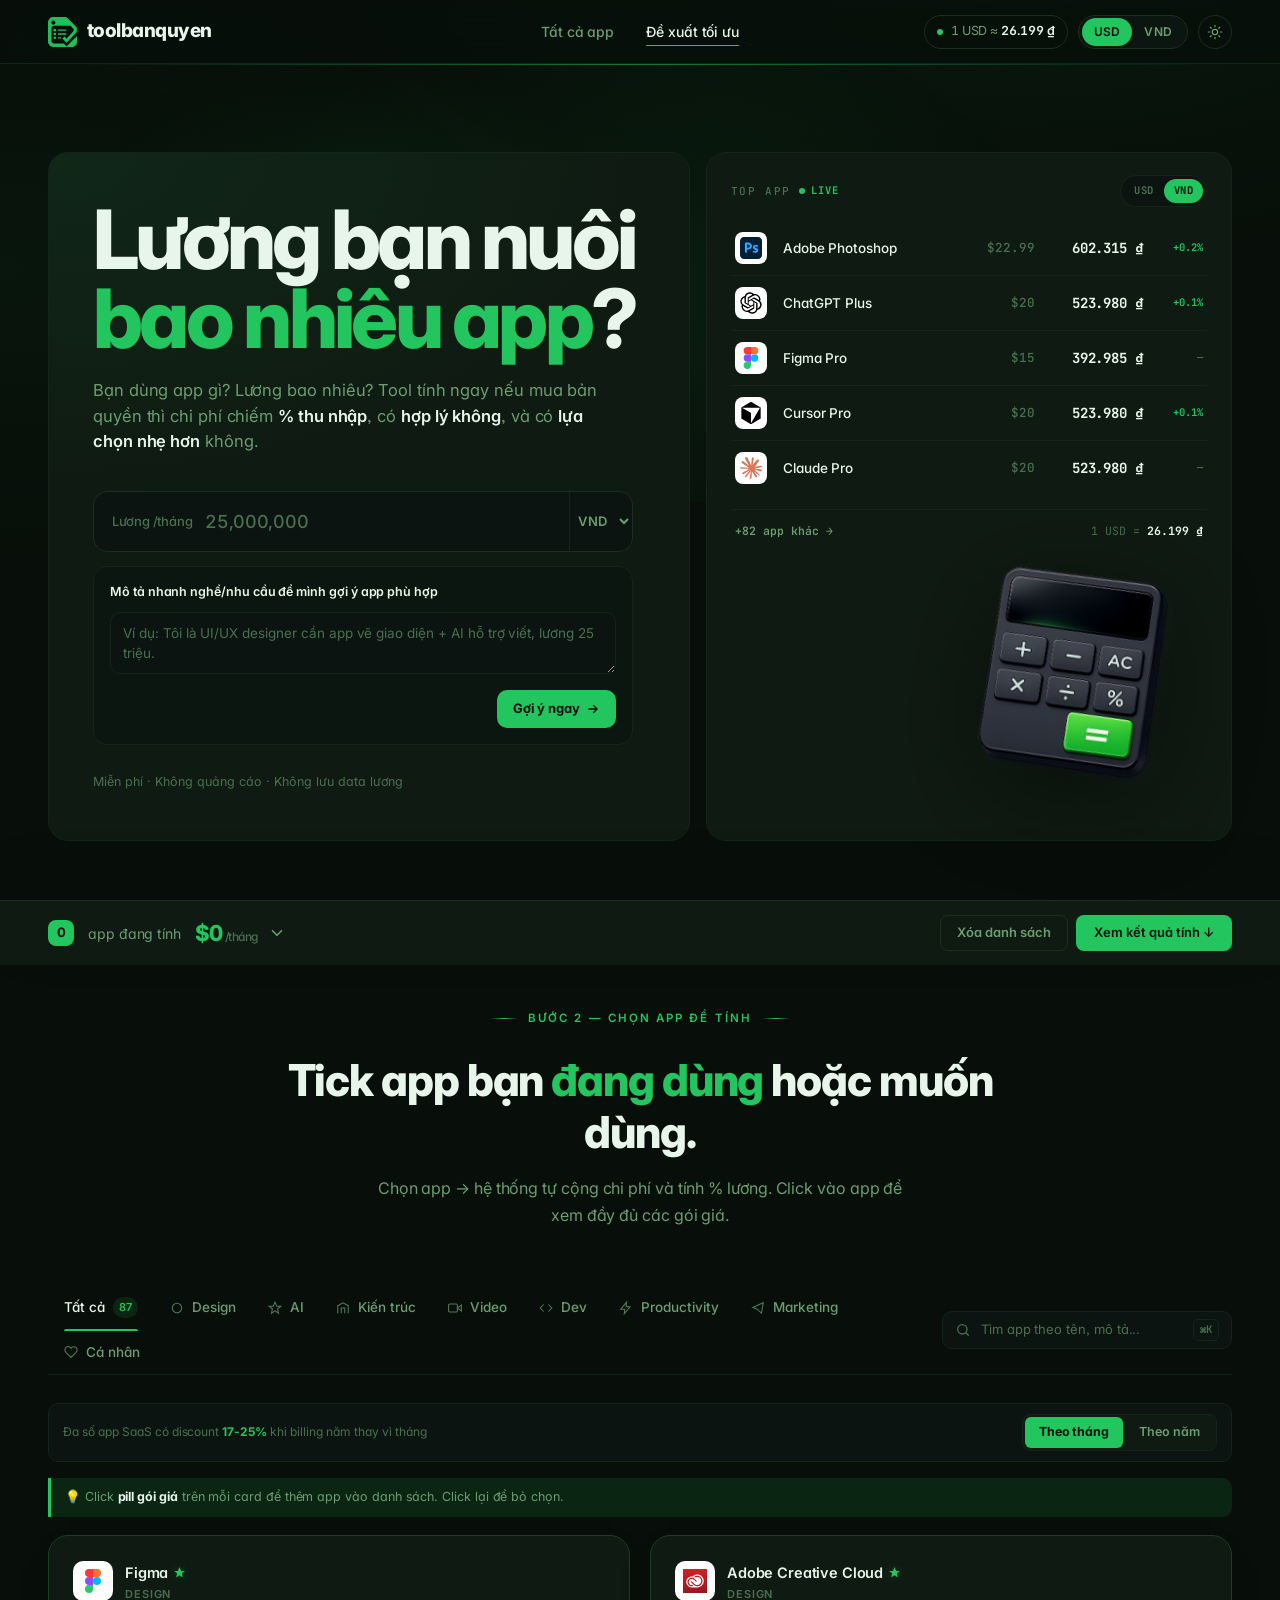
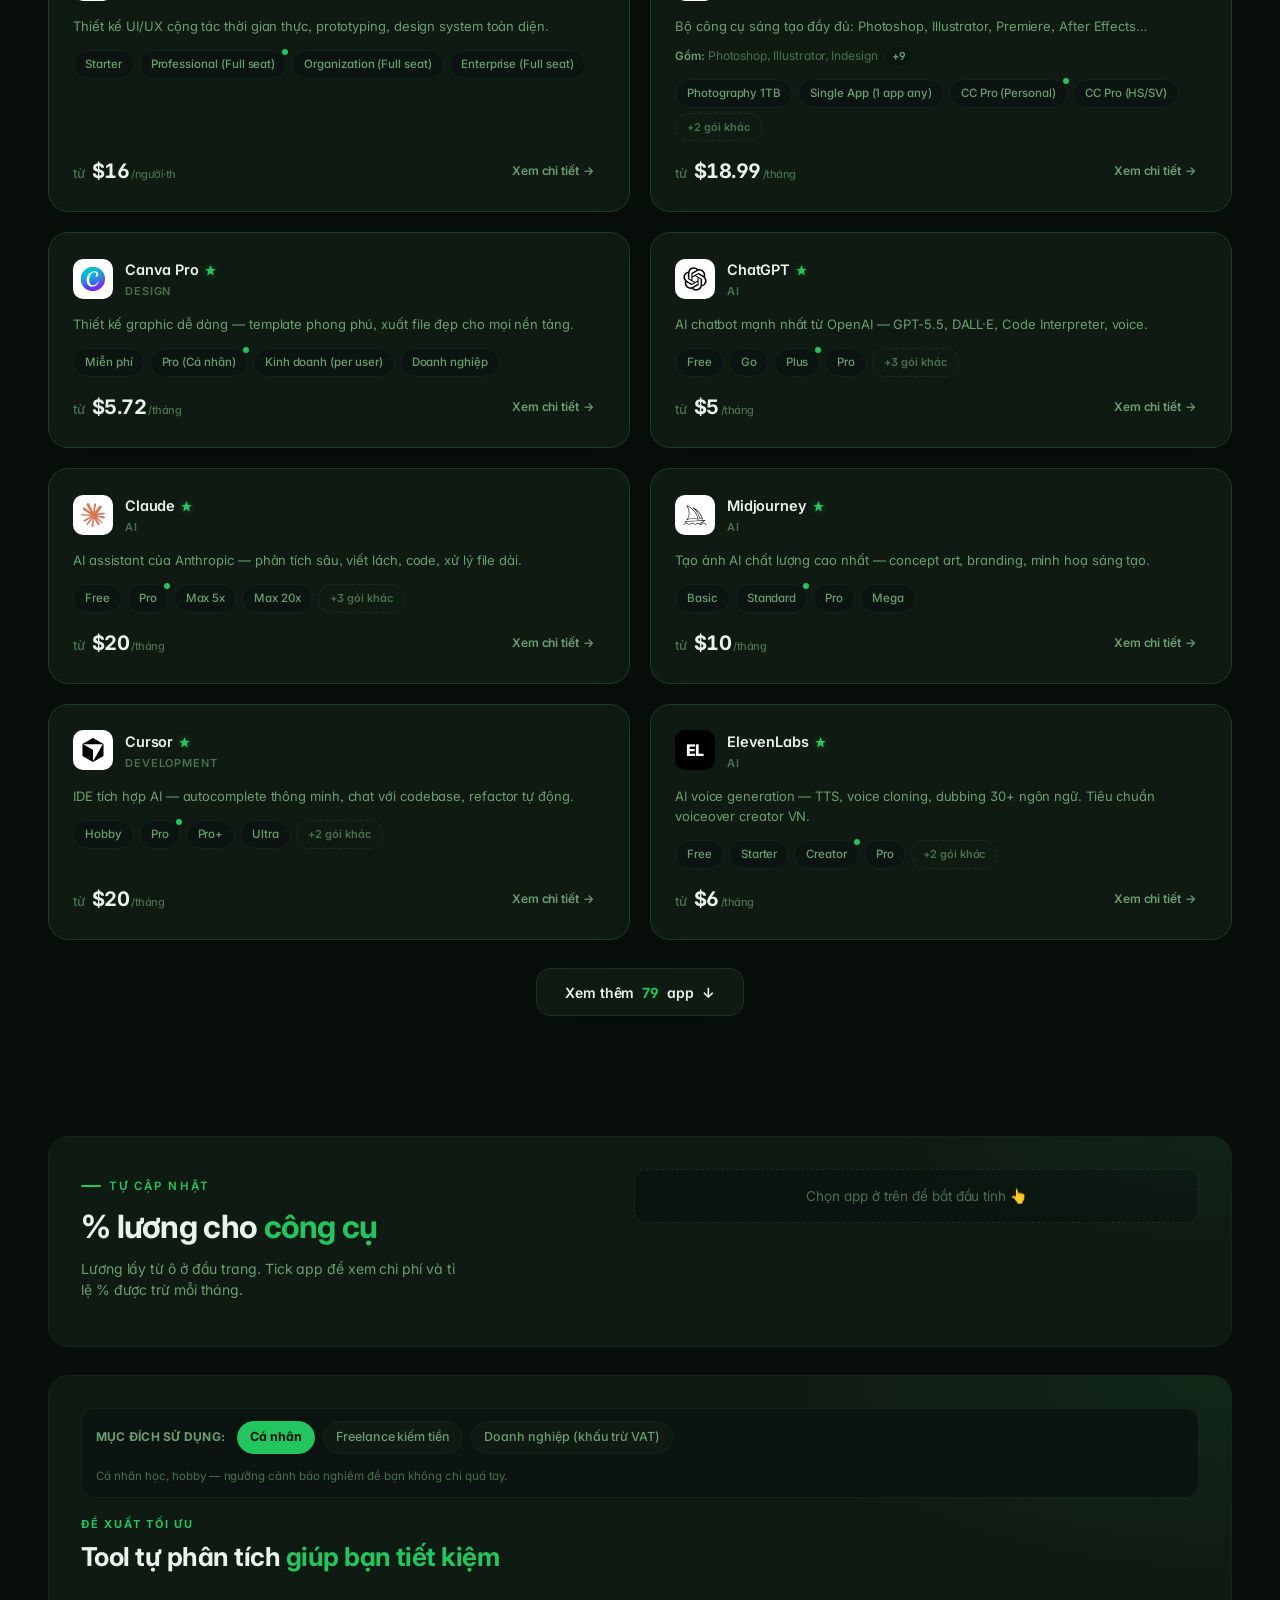
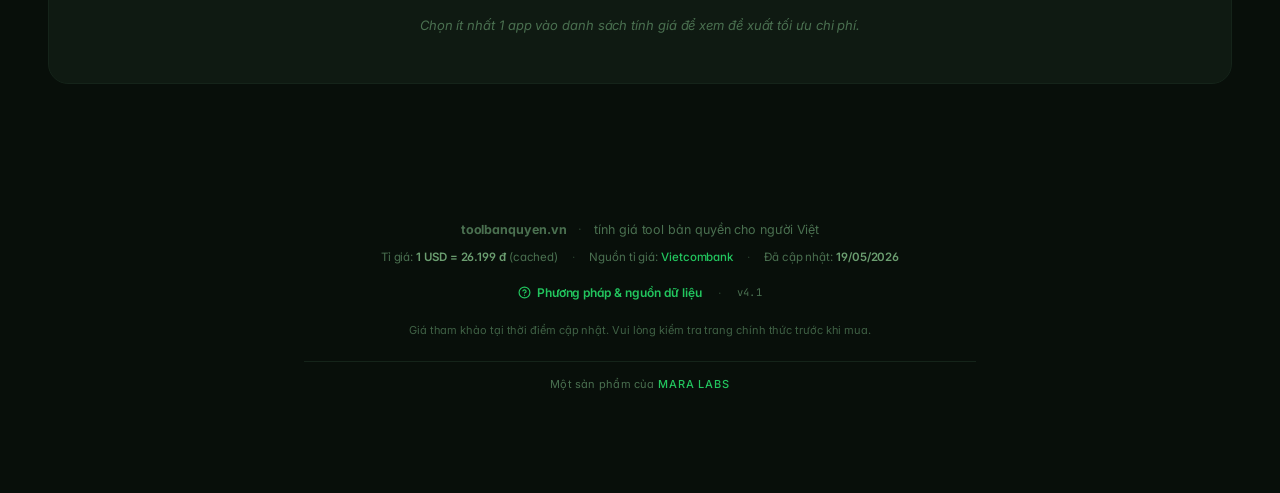
==== index.html @ 71d9c2e8 "Batch 14 personal VN: Google One restructure 7-tier VN, LinkedIn VN regional, Duolingo VN (Super 309" ====
<!doctype html>
<html lang="vi" data-theme="dark">
<head>
<meta charset="utf-8"/>
<meta name="viewport" content="width=device-width,initial-scale=1"/>
<meta name="description" content="Tính chi phí app bản quyền theo % lương. Cảnh báo khi quá tải, gợi ý alternative rẻ hơn. 52+ app phổ biến tại Việt Nam, tỉ giá USD/VND live."/>
<title>Lương bạn nuôi bao nhiêu app? — toolbanquyen.vn</title>

<!-- Open Graph / Social sharing -->
<meta property="og:type" content="website"/>
<meta property="og:title" content="Lương bạn nuôi bao nhiêu app?"/>
<meta property="og:description" content="Tính chi phí app bản quyền theo % lương. Cảnh báo khi quá tải, gợi ý alternative rẻ hơn. 52+ app phổ biến tại Việt Nam."/>
<meta property="og:url" content="https://toolbanquyen.vn/"/>
<meta property="og:site_name" content="toolbanquyen.vn"/>
<meta property="og:locale" content="vi_VN"/>
<meta name="twitter:card" content="summary_large_image"/>
<meta name="twitter:title" content="Lương bạn nuôi bao nhiêu app?"/>
<meta name="twitter:description" content="Tính chi phí app bản quyền theo % lương. Cảnh báo khi quá tải, gợi ý alternative rẻ hơn."/>
<link rel="preconnect" href="https://fonts.googleapis.com"/>
<link rel="preconnect" href="https://fonts.gstatic.com" crossorigin/>
<link rel="preconnect" href="https://api.fontshare.com"/>
<link rel="preconnect" href="https://cdn.fontshare.com" crossorigin/>
<link href="https://fonts.googleapis.com/css2?family=Inter:wght@400;500;600;700;800&family=JetBrains+Mono:wght@500;600&display=swap" rel="stylesheet"/>
<link href="https://api.fontshare.com/v2/css?f[]=cabinet-grotesk@700,800&display=swap" rel="stylesheet"/>
<style>
/* ─── Tokens ──────────────────────────────────────────────────────────── */
:root {
  --accent: #22c55e;
  --accent-2: #16a34a;
  --accent-soft: rgba(34,197,94,.12);
  --accent-soft-2: rgba(34,197,94,.06);
  --bg: #080f0a;
  --bg-elev: #0b1410;
  --card: #0f1a12;
  --card-2: #0c1610;
  --border: #1c2e1f;
  --border-2: #15241a;
  --text: #e8f5ea;
  --text-2: #6b9e70;
  --text-3: #4a7050;
  --header-bg: rgba(8,15,10,.82);
  --shadow: 0 1px 0 rgba(255,255,255,.02) inset, 0 24px 64px -24px rgba(0,0,0,.6);
  --radius: 14px;
}
[data-theme="light"] {
  --bg: #f0faf2;
  --bg-elev: #ffffff;
  --card: #ffffff;
  --card-2: #f6fbf7;
  --border: #c5e0cb;
  --border-2: #dceee0;
  --text: #0d1a10;
  --text-2: #5a7d5f;
  --text-3: #8aa890;
  --header-bg: rgba(240,250,242,.82);
  --accent-soft: rgba(22,163,74,.10);
  --accent-soft-2: rgba(22,163,74,.04);
  --shadow: 0 1px 2px rgba(20,60,30,.04), 0 8px 24px -14px rgba(20,60,30,.22);
  --shadow-soft: 0 1px 2px rgba(20,60,30,.04), 0 4px 14px -10px rgba(20,60,30,.18);
  --shadow-hover: 0 2px 6px rgba(20,60,30,.07), 0 12px 28px -10px rgba(20,60,30,.26);
}
[data-theme="dark"] {
  --shadow-soft: 0 1px 0 rgba(255,255,255,.02) inset, 0 12px 32px -16px rgba(0,0,0,.5);
  --shadow-hover: 0 1px 0 rgba(255,255,255,.03) inset, 0 20px 48px -16px rgba(0,0,0,.65);
}

/* Light-theme elevation: soft shadow on all white card surfaces for visibility on green bg */
[data-theme="light"] .salary,
[data-theme="light"] .hf-step,
[data-theme="light"] .modal-content {
  box-shadow: var(--shadow-soft);
}
* { box-sizing: border-box; }
html, body { margin: 0; padding: 0; }
body {
  font-family: 'Inter', system-ui, -apple-system, sans-serif;
  background: var(--bg); color: var(--text);
  -webkit-font-smoothing: antialiased;
  font-feature-settings: 'cv11','ss01','ss03';
  letter-spacing: -0.005em; line-height: 1.5;
}
body::before {
  content: ''; position: fixed; inset: 0; pointer-events: none;
  background-image:
    radial-gradient(1200px 600px at 80% -10%, rgba(34,197,94,.06), transparent 60%),
    radial-gradient(900px 500px at 0% 30%, rgba(34,197,94,.04), transparent 60%);
  z-index: 0;
}
a { color: inherit; text-decoration: none; }
button { font: inherit; color: inherit; background: none; border: 0; cursor: pointer; }

/* ─── Header ─────────────────────────────────────────────────────── */
.header {
  position: sticky; top: 0; z-index: 50; height: 64px;
  background: var(--header-bg);
  backdrop-filter: saturate(1.4) blur(14px);
  -webkit-backdrop-filter: saturate(1.4) blur(14px);
  border-bottom: 1px solid var(--border-2);
}
.header-inner {
  height: 100%; max-width: 1240px; margin: 0 auto; padding: 0 28px;
  display: grid; grid-template-columns: 1fr auto 1fr; align-items: center; gap: 24px;
}
.brand { display: flex; align-items: center; gap: 10px; }
.brand img { height: 30px; display: block; }
.brand .wordmark { display: flex; align-items: baseline; gap: 6px; }
.brand .wordmark .name {
  font-family: 'Cabinet Grotesk', 'Inter', system-ui, sans-serif;
  font-weight: 800;
  font-size: 19px;
  letter-spacing: -0.028em;
  color: var(--text);
}
.brand { justify-self: start; }
.nav { display: flex; align-items: center; gap: 4px; justify-self: center; }
.nav a {
  position: relative; padding: 8px 14px;
  font-size: 14px; font-weight: 500; color: var(--text-2); transition: color .18s ease;
}
.nav a::after {
  content: ''; position: absolute; left: 14px; right: 14px; bottom: 4px;
  height: 1.5px; background: var(--accent); border-radius: 1px;
  transform: scaleX(0); transform-origin: left center;
  transition: transform .25s cubic-bezier(.2,.7,.2,1);
}
.nav a:hover { color: var(--text); }
.nav a:hover::after { transform: scaleX(1); }
.nav a.is-active { color: var(--text); }
.nav a.is-active::after { transform: scaleX(1); }
.right { display: flex; align-items: center; gap: 10px; justify-self: end; }
.rate {
  display: inline-flex; align-items: center; gap: 8px; height: 34px; padding: 0 12px;
  border: 1px solid var(--border); border-radius: 999px;
  font-size: 12.5px; color: var(--text-2); font-variant-numeric: tabular-nums;
}
.rate .pulse {
  width: 6px; height: 6px; border-radius: 50%; background: var(--accent);
  box-shadow: 0 0 0 0 rgba(34,197,94,.5); animation: pulse 2s ease-out infinite;
}
@keyframes pulse {
  0% { box-shadow: 0 0 0 0 rgba(34,197,94,.45); }
  70% { box-shadow: 0 0 0 6px rgba(34,197,94,0); }
  100% { box-shadow: 0 0 0 0 rgba(34,197,94,0); }
}
.rate strong { color: var(--text); font-weight: 600; }
.seg {
  display: inline-flex; align-items: center; height: 34px; padding: 3px;
  border: 1px solid var(--border); border-radius: 999px; background: var(--card-2);
}
.seg button {
  height: 28px; padding: 0 12px; border-radius: 999px;
  font-size: 12px; font-weight: 600; color: var(--text-2); letter-spacing: 0.02em; transition: all .18s ease;
}
.seg button.is-on { background: var(--accent); color: #08120c; }
.icon-btn {
  width: 34px; height: 34px; display: inline-flex; align-items: center; justify-content: center;
  border-radius: 999px; border: 1px solid var(--border); color: var(--text-2); transition: color .18s, border-color .18s;
}
.icon-btn:hover { color: var(--text); border-color: color-mix(in oklab, var(--border) 60%, var(--accent)); }
.icon-btn svg { width: 16px; height: 16px; }
[data-theme="dark"] .icon-btn .sun { display: block; }
[data-theme="dark"] .icon-btn .moon { display: none; }
[data-theme="light"] .icon-btn .sun { display: none; }
[data-theme="light"] .icon-btn .moon { display: block; }
@media (max-width: 880px) {
  .header-inner { grid-template-columns: auto 1fr auto; gap: 16px; padding: 0 16px; }
  .nav { display: none; } .rate { display: none; }
}

/* ─── Layout ─────────────────────────────────────────────────────── */
.container { max-width: 1240px; margin: 0 auto; padding: 0 28px; position: relative; z-index: 1; }

/* ─── Hero (v4 — bento + receipt) ─────────────────────────────────── */
.hero {
  position: relative;
  padding: 64px 0 80px;
  overflow: hidden;
}
@media (min-width: 1080px) { .hero { padding: 88px 0 96px; } }

/* Backdrop — soft aurora + dot field, very quiet so the cells own the page */
.hero::before {
  content: ''; position: absolute; left: 50%; top: -30%;
  width: 1200px; height: 700px;
  transform: translateX(-50%);
  background:
    radial-gradient(ellipse 50% 60% at 50% 70%, rgba(34,197,94,.08), transparent 70%),
    radial-gradient(ellipse 30% 40% at 25% 60%, rgba(34,197,94,.05), transparent 70%);
  pointer-events: none; z-index: 0;
}
.hero::after {
  content: ''; position: absolute; inset: 0;
  background-image: radial-gradient(rgba(34,197,94,.18) 1px, transparent 1px);
  background-size: 32px 32px; background-position: 16px 16px;
  mask-image: radial-gradient(ellipse 60% 50% at 50% 30%, black, transparent 80%);
  -webkit-mask-image: radial-gradient(ellipse 60% 50% at 50% 30%, black, transparent 80%);
  opacity: .12; pointer-events: none; z-index: 0;
}
[data-theme="light"] .hero::after { opacity: .22; }

/* Hairline accent at the very top of hero */
.hero-rule {
  position: absolute; top: 0; left: 0; right: 0; height: 1px;
  background: linear-gradient(90deg, transparent 5%, color-mix(in oklab, var(--accent) 55%, transparent) 50%, transparent 95%);
  z-index: 1; pointer-events: none;
}

/* ─── Bento grid (2 cell: Title + Live price table) ────────────── */
.hero-bento {
  position: relative; z-index: 2;
  display: grid;
  grid-template-columns: 1.22fr 1fr;
  gap: 16px;
}
@media (max-width: 1079px) {
  .hero-bento { grid-template-columns: 1fr; }
}

/* ─── Floating calculator illustration (góc dưới-phải bento) ───── */
.hero-calc {
  position: absolute;
  right: 32px;
  bottom: 32px;
  width: 260px;
  height: 260px;
  z-index: 3;
  pointer-events: none;
  background-image: url('images/calculator-dark-toolbanquyen.vn.png');
  background-size: contain;
  background-position: center;
  background-repeat: no-repeat;
  filter: drop-shadow(0 24px 48px rgba(0,0,0,.45));
  opacity: 0;
  transform: rotate(-4deg) translateY(20px);
  animation: calcEntry .7s cubic-bezier(.2,.8,.2,1) .3s forwards,
             calcFloat 5s ease-in-out 1s infinite;
}
[data-theme="light"] .hero-calc {
  background-image: url('images/calculator-light-toolbanquyen.vn.png');
  filter: drop-shadow(0 18px 36px rgba(20,60,30,.25));
}
@keyframes calcEntry {
  to { opacity: 1; transform: rotate(-4deg) translateY(0); }
}
@keyframes calcFloat {
  0%, 100% { transform: rotate(-4deg) translateY(0); }
  50%      { transform: rotate(-4deg) translateY(-10px); }
}
@media (max-width: 1079px) {
  .hero-calc { width:180px;height:180px;right:18px;bottom:18px; }
}
@media (max-width: 768px) {
  .hero-calc { display:none; }
}
@media (prefers-reduced-motion: reduce) {
  .hero-calc, .hero-calc-m { animation: none; opacity:1; transform: rotate(-4deg); }
}

/* ─── Mobile-only floating calculator (góc trên-phải Cell A) ───── */
.hero-calc-m { display: none; }
@media (max-width: 768px) {
  /* Title trên cao hơn calc để không bị che */
  .cell-title .hero-title,
  .cell-title .hero-cta,
  .cell-title .hero-trust { position: relative; z-index: 2; }
  .hero-calc-m {
    display: block;
    position: absolute;
    top: 14px;
    right: 14px;
    width: 110px;
    height: 110px;
    z-index: 1;
    pointer-events: none;
    background-image: url('images/calculator-dark-toolbanquyen.vn.png');
    background-size: contain;
    background-position: center;
    background-repeat: no-repeat;
    filter: drop-shadow(0 8px 16px rgba(0,0,0,.35));
    opacity: 0;
    transform: rotate(-4deg) translateY(-10px);
    animation: calcEntry .7s cubic-bezier(.2,.8,.2,1) .3s forwards,
               calcFloat 5s ease-in-out 1s infinite;
  }
  [data-theme="light"] .hero-calc-m {
    background-image: url('images/calculator-light-toolbanquyen.vn.png');
    filter: drop-shadow(0 6px 12px rgba(20,60,30,.2));
  }
}
@media (max-width: 400px) {
  .hero-calc-m { width: 92px; height: 92px; top: 12px; right: 12px; }
}

/* Shared cell chrome */
.bento-cell {
  background: var(--card);
  border: 1px solid var(--border-2);
  border-radius: 20px;
  position: relative;
  overflow: hidden;
}
[data-theme="light"] .bento-cell {
  box-shadow: 0 1px 2px rgba(20,60,30,.04), 0 12px 36px -18px rgba(20,60,30,.18);
}

/* ─── Cell A: Title + CTA ────────────────────────────────────── */
.cell-title {
  padding: 48px 44px;
  display: flex; flex-direction: column;
  background:
    radial-gradient(900px 500px at 0% 0%, rgba(34,197,94,.08), transparent 70%),
    var(--card);
}
@media (max-width: 1079px) {
  .cell-title { padding: 36px 28px; }
}

.hero-pill {
  display: inline-flex; align-items: center; gap: 8px;
  height: 28px; padding: 0 12px 0 10px;
  border: 1px solid color-mix(in oklab, var(--accent) 30%, var(--border));
  border-radius: 999px;
  background: var(--accent-soft);
  color: var(--accent);
  font-size: 11.5px; font-weight: 600; letter-spacing: 0.01em;
  margin-bottom: 28px; align-self: flex-start;
}
.hero-pill .dot {
  width: 5px; height: 5px; border-radius: 50%; background: var(--accent);
  box-shadow: 0 0 0 0 rgba(34,197,94,.5);
  animation: heroPulse 2s ease-out infinite;
}
@keyframes heroPulse {
  0% { box-shadow: 0 0 0 0 rgba(34,197,94,.5); }
  70% { box-shadow: 0 0 0 5px rgba(34,197,94,0); }
  100% { box-shadow: 0 0 0 0 rgba(34,197,94,0); }
}

.hero-title {
  font-size: clamp(48px, 6.4vw, 96px);
  line-height: 0.96;
  font-weight: 800;
  letter-spacing: -0.045em;
  margin: 0 0 20px;
  text-wrap: balance;
}
.hero-title em { font-style: normal; color: var(--accent); }
.hero-title .m-only { display: none; }
@media (max-width: 1079px) {
  .hero-title { font-size: clamp(40px, 8vw, 64px); }
}
@media (max-width: 768px) {
  .hero-title .m-only { display: inline; }
}

.hero-lede {
  font-size: 16.5px; line-height: 1.55;
  color: var(--text-2);
  max-width: 520px; margin: 0 0 36px;
  text-wrap: pretty;
}
.hero-lede strong { color: var(--text); font-weight: 600; }

/* Salary CTA */
.hero-cta { max-width: 540px; margin: 0 0 28px; }
.hs-wrap {
  display: grid; grid-template-columns: auto 1fr auto;
  align-items: stretch;
  background: var(--bg-elev);
  border: 1px solid var(--border);
  border-radius: 14px;
  overflow: hidden;
  transition: border-color .2s, box-shadow .2s;
}
.hs-wrap:focus-within {
  border-color: var(--accent);
  box-shadow: 0 0 0 4px var(--accent-soft);
}
.hs-prefix {
  display: inline-flex; align-items: center;
  padding: 0 4px 0 18px;
  font-size: 13px; font-weight: 500; color: var(--text-3);
  white-space: nowrap;
}
.hs-wrap input {
  min-width: 0; background: transparent; border: 0; outline: 0;
  color: var(--text);
  font: inherit;
  font-size: 18px; font-weight: 700;
  letter-spacing: -0.015em;
  font-variant-numeric: tabular-nums;
  padding: 16px 10px 16px 8px;
}
.hs-wrap input::placeholder { color: var(--text-3); font-weight: 500; }
.hs-wrap select {
  background: transparent; border: 0; outline: 0;
  color: var(--text-2);
  font: inherit; font-weight: 600; font-size: 13px;
  padding: 0 8px 0 4px; cursor: pointer;
  letter-spacing: 0.04em;
  border-left: 1px solid var(--border-2);
}
.hs-go {
  margin: 5px; padding: 0 18px;
  background: var(--accent); color: #08120c;
  font-weight: 700; font-size: 13.5px; letter-spacing: 0;
  border-radius: 10px;
  display: inline-flex; align-items: center; gap: 6px;
  transition: background .15s, transform .15s;
  white-space: nowrap;
}
.hs-go:hover { background: #2ad063; }
.hs-go:active { transform: scale(.97); }
.hs-go svg { width: 14px; height: 14px; }

/* Theme-aware native dropdown — fix text contrast on checked option */
select { color-scheme: dark; }
select option { background-color: var(--bg-elev); color: var(--text); padding: 8px; }
select option:hover { background-color: var(--accent-soft); color: var(--accent); }
select option:checked { background-color: var(--accent); color: #08120c; font-weight: 700; }
[data-theme="light"] select { color-scheme: light; }
[data-theme="light"] select option { background-color: #ffffff; color: #0d1a10; }
[data-theme="light"] select option:hover { background-color: rgba(22,163,74,.12); color: #16a34a; }
[data-theme="light"] select option:checked { background-color: #16a34a; color: #ffffff; font-weight: 700; }

.hero-trust {
  margin: auto 0 0;
  font-size: 12.5px; color: var(--text-3);
  letter-spacing: 0;
  display: inline-flex; flex-wrap: wrap; gap: 8px 14px;
}
.hero-trust .sep { color: var(--border); }

/* ─── Hero describe textarea (job description input) ─────────────────── */
.hero-describe {
  margin-top: 14px; padding: 16px;
  background: var(--card-2); border: 1px solid var(--border-2);
  border-radius: 14px;
  transition: border-color .18s ease, background .18s ease;
}
.hero-describe:focus-within {
  border-color: color-mix(in oklab, var(--accent) 35%, var(--border));
  background: var(--card);
}
.hd-label {
  display:block;
  font-size:12.5px;font-weight:600;color:var(--text);letter-spacing:-0.005em;
  margin-bottom:10px;
}
.hd-textarea {
  width:100%;min-height:62px;padding:10px 12px;resize:vertical;
  background:var(--bg-elev);border:1px solid var(--border-2);border-radius:10px;
  font-family:inherit;font-size:13.5px;color:var(--text);line-height:1.5;
  letter-spacing:-0.003em;outline:none;
  transition:border-color .15s ease, box-shadow .15s ease;
}
.hd-textarea:focus { border-color:var(--accent);box-shadow:0 0 0 3px var(--accent-soft); }
.hd-textarea::placeholder { color:var(--text-3); }
.hd-row { display:flex;align-items:center;justify-content:flex-end;gap:12px;margin-top:10px;flex-wrap:wrap; }
.hd-chips { display:flex;flex-wrap:wrap;gap:6px;flex:1;min-width:0; }
.hd-chip {
  font-size:11.5px;font-weight:500;color:var(--text-2);
  background:var(--bg-elev);border:1px solid var(--border-2);
  padding:5px 10px;border-radius:999px;
  transition:all .15s ease;white-space:nowrap;
}
.hd-chip:hover { border-color:var(--accent);color:var(--accent);background:var(--accent-soft); }
.hd-analyze {
  display:inline-flex;align-items:center;gap:6px;
  height:38px;padding:0 16px;border-radius:10px;
  background:var(--accent);color:#08120c;
  font-size:13px;font-weight:700;letter-spacing:-0.005em;
  flex-shrink:0;transition:background .15s ease, transform .15s ease;
}
.hd-analyze:hover { background:var(--accent-2);transform:translateY(-1px); }
.hd-analyze svg { width:14px;height:14px; }
.hd-parsed {
  margin-top:10px;padding:8px 12px;border-radius:8px;
  background:var(--accent-soft);border:1px solid color-mix(in oklab,var(--accent) 25%,transparent);
  font-size:12.5px;color:var(--text);
  display:flex;align-items:center;gap:8px;
}
.hd-parsed strong { color:var(--accent); }
.hd-parsed .hdp-ico { width:14px;height:14px;flex-shrink:0; }

/* ─── Section suggestions ────────────────────────────────────────────── */
.sec-suggestions { padding-top:48px;padding-bottom:48px; }
.grid-suggestions {
  display:grid;grid-template-columns:repeat(3,minmax(0,1fr));gap:14px;
}
@media (max-width:980px) { .grid-suggestions { grid-template-columns:repeat(2,minmax(0,1fr)); } }
@media (max-width:560px) { .grid-suggestions { grid-template-columns:1fr; } }
.sug-card {
  position:relative;background:var(--card);border:1px solid var(--border-2);
  border-radius:16px;padding:16px;
  display:flex;flex-direction:column;gap:10px;
  cursor:pointer;transition:all .18s ease;
  box-shadow:var(--shadow-soft);
}
.sug-card:hover { border-color:color-mix(in oklab,var(--border) 50%,var(--accent));transform:translateY(-1px);box-shadow:var(--shadow-hover); }
.sug-card.in-cart { border-color:var(--accent); }
.sug-card.in-cart::after {
  content:'✓ Đã chọn';position:absolute;top:10px;right:12px;
  font-size:10.5px;font-weight:700;color:var(--accent);
  background:var(--accent-soft);padding:2px 7px;border-radius:999px;
}
.sug-top { display:flex;align-items:center;gap:10px; }
.sug-mark {
  width:36px;height:36px;border-radius:9px;flex-shrink:0;
  display:flex;align-items:center;justify-content:center;
  font-size:13px;font-weight:700;color:#fff;overflow:hidden;
}
.sug-mark img { width:60%;height:60%;object-fit:contain; }
.sug-info { flex:1;min-width:0; }
.sug-name { font-size:14px;font-weight:700;letter-spacing:-0.01em;color:var(--text);line-height:1.25; }
.sug-cat { font-size:11px;color:var(--text-3);margin-top:1px; }
.sug-score {
  display:inline-flex;align-items:center;gap:3px;
  font-size:10.5px;font-weight:600;color:var(--accent);
  padding:2px 7px;border-radius:999px;background:var(--accent-soft);
}
.sug-desc { font-size:12px;color:var(--text-2);line-height:1.45;margin:0; }
.sug-foot { display:flex;align-items:center;justify-content:space-between;margin-top:auto;padding-top:8px;border-top:1px solid var(--border-2); }
.sug-price { font-size:14px;font-weight:700;color:var(--text);letter-spacing:-0.01em;font-variant-numeric:tabular-nums; }
.sug-price .per { font-size:10.5px;color:var(--text-3);font-weight:500;margin-left:2px; }
.sug-add {
  display:inline-flex;align-items:center;gap:4px;
  font-size:12px;font-weight:700;
  padding:5px 12px;border-radius:8px;
  background:var(--accent-soft);color:var(--accent);
  border:1px solid color-mix(in oklab,var(--accent) 25%,transparent);
  transition:all .15s ease;
}
.sug-add:hover { background:var(--accent);color:#08120c; }
.sug-add.is-in-cart { background:transparent;color:var(--text-2);border-color:var(--border); }
.sug-add.is-in-cart:hover { background:rgba(239,68,68,.10);color:#ef4444;border-color:#ef4444; }
.suggestions-empty { text-align:center;padding:32px;color:var(--text-2);font-size:14px; }

/* Alternatives section ── apps cùng OVERLAP_GROUPS với primary */
.suggestions-alts {
  margin-top:22px;padding:16px 18px;border-radius:14px;
  background:var(--card-2);border:1px dashed var(--border);
}
.sug-alts-head {
  display:flex;align-items:center;gap:8px;
  font-size:13px;color:var(--text-2);margin-bottom:10px;letter-spacing:-0.005em;
}
.sug-alts-head em { font-style:normal;color:var(--text-3);font-size:12px; }
.sug-alts-ico { width:15px;height:15px;color:var(--accent);flex-shrink:0; }
.sug-alts-list { display:flex;flex-wrap:wrap;gap:8px; }
.sug-alt-chip {
  display:inline-flex;align-items:center;gap:6px;
  padding:6px 12px;border-radius:999px;
  background:var(--bg-elev);border:1px solid var(--border-2);
  font-size:12px;color:var(--text-2);font-weight:500;
  transition:all .15s ease;cursor:pointer;
}
.sug-alt-chip:hover { border-color:var(--accent);color:var(--accent);background:var(--accent-soft); }
.sug-alt-chip.is-in-cart { border-color:var(--accent);color:var(--accent);background:var(--accent-soft); }
.sug-alt-chip .sac-name { font-weight:700;color:var(--text); }
.sug-alt-chip.is-in-cart .sac-name { color:var(--accent); }
.sug-alt-chip .sac-sep { color:var(--text-3);font-size:10px; }
.sug-alt-chip .sac-replaces { font-size:11px;color:var(--text-3); }

/* Visible search input in apps tabs-wrap */
.search-wrap {
  display:inline-flex;align-items:center;gap:8px;
  height:38px;padding:0 12px;
  background:var(--bg-elev);border:1px solid var(--border-2);
  border-radius:10px;min-width:240px;flex-shrink:0;
  transition:border-color .15s ease, box-shadow .15s ease;
}
.search-wrap:focus-within {
  border-color:var(--accent);
  box-shadow:0 0 0 3px var(--accent-soft);
}
.search-icon { width:16px;height:16px;color:var(--text-3);flex-shrink:0; }
.search-wrap:focus-within .search-icon { color:var(--accent); }
.search-wrap input {
  flex:1;min-width:0;background:transparent;border:0;outline:0;
  font:inherit;font-size:13px;color:var(--text);letter-spacing:-0.005em;
}
.search-wrap input::placeholder { color:var(--text-3); }
.search-kbd {
  font-family:'JetBrains Mono',ui-monospace,monospace;font-size:10.5px;font-weight:600;
  padding:2px 6px;border-radius:5px;
  background:var(--card-2);border:1px solid var(--border-2);color:var(--text-3);
  letter-spacing:0;flex-shrink:0;
}
.search-wrap:focus-within .search-kbd { display:none; }
@media (max-width:720px){
  .tabs-wrap { flex-wrap:wrap; }
  .search-wrap { width:100%;min-width:0;order:-1;margin-bottom:12px; }
  .search-kbd { display:none; }
}

/* ─── Cell B: Live price table ───────────────────────────────── */
.cell-table {
  padding: 22px 24px;
  display: flex; flex-direction: column; gap: 14px;
}
.table-head {
  display: flex; align-items: center; justify-content: space-between;
  gap: 12px;
}
.table-head .t-title {
  font-family: 'JetBrains Mono', ui-monospace, monospace;
  font-size: 11px; font-weight: 500;
  letter-spacing: 0.14em; text-transform: uppercase;
  color: var(--text-3);
  display: inline-flex; align-items: center; gap: 8px;
}
.table-head .t-live {
  display: inline-flex; align-items: center; gap: 6px;
  font-size: 10.5px; font-weight: 700;
  letter-spacing: 0.12em;
  color: var(--accent);
}
.table-head .t-live .pulse {
  width: 6px; height: 6px; border-radius: 50%; background: var(--accent);
  animation: heroPulse 2s ease-out infinite;
}
.t-toggle {
  display: inline-flex;
  padding: 3px;
  border: 1px solid var(--border-2);
  border-radius: 999px;
  background: var(--bg-elev);
}
.t-toggle button {
  height: 24px; padding: 0 10px;
  border-radius: 999px;
  font-family: 'JetBrains Mono', ui-monospace, monospace;
  font-size: 10.5px; font-weight: 700;
  letter-spacing: 0.04em;
  color: var(--text-3);
  transition: all .15s;
}
.t-toggle button.is-on { background: var(--accent); color: #08120c; }

.table-body { display: flex; flex-direction: column; }
.tr {
  display: grid;
  grid-template-columns: 36px 1fr auto auto 48px;
  align-items: center;
  gap: 12px;
  padding: 11px 4px;
  border-top: 1px solid var(--border-2);
  transition: background .15s;
}
.tr:first-child { border-top: 0; }
.tr:hover { background: var(--accent-soft-2); }
.tr .ico {
  width: 32px; height: 32px;
  background: #fff;
  border-radius: 8px;
  padding: 5px;
  display: flex; align-items: center; justify-content: center;
}
.tr .ico img { width: 100%; height: 100%; object-fit: contain; }
.tr .nm {
  font-size: 13.5px; font-weight: 500; color: var(--text);
  letter-spacing: -0.005em;
  white-space: nowrap; overflow: hidden; text-overflow: ellipsis;
}
.tr .usd, .tr .vnd {
  font-family: 'JetBrains Mono', ui-monospace, monospace;
  font-variant-numeric: tabular-nums;
  white-space: nowrap;
}
.tr .usd {
  font-size: 12.5px; color: var(--text-3); font-weight: 500;
  text-align: right; min-width: 64px;
}
.tr .vnd {
  font-size: 14px; color: var(--text); font-weight: 700;
  text-align: right; min-width: 96px;
}
.tr .delta {
  font-family: 'JetBrains Mono', ui-monospace, monospace;
  font-size: 10.5px; font-weight: 600;
  color: var(--accent);
  text-align: right;
}
.tr .delta.flat { color: var(--text-3); font-weight: 500; }

/* USD-primary mode flips emphasis */
.cell-table[data-primary="USD"] .tr .usd { font-size: 14px; color: var(--text); font-weight: 700; }
.cell-table[data-primary="USD"] .tr .vnd { font-size: 12.5px; color: var(--text-3); font-weight: 500; }

.table-foot {
  display: flex; align-items: center; justify-content: space-between;
  padding: 12px 4px 4px;
  border-top: 1px solid var(--border-2);
  font-family: 'JetBrains Mono', ui-monospace, monospace;
  font-size: 11.5px;
  color: var(--text-3);
  letter-spacing: 0;
}
.table-foot a {
  color: var(--text-2);
  font-weight: 600;
  transition: color .15s;
}
.table-foot a:hover { color: var(--accent); }
.table-foot strong {
  color: var(--text); font-weight: 700;
  font-variant-numeric: tabular-nums;
}

/* ─── Cell C: Logo grid ──────────────────────────────────────── */
.cell-grid {
  padding: 22px 24px 24px;
  display: flex; flex-direction: column; gap: 14px;
}
.grid-head {
  display: flex; align-items: center; justify-content: space-between;
  font-family: 'JetBrains Mono', ui-monospace, monospace;
  font-size: 11px; font-weight: 500;
  letter-spacing: 0.14em; text-transform: uppercase;
  color: var(--text-3);
}
.grid-head .arr {
  color: var(--accent);
  font-size: 16px; line-height: 1;
  transition: transform .15s;
}
.grid-head .arr:hover { transform: translateX(3px); }
/* ─── Logo marquee: 2 rows scroll opposite directions ─────────────── */
.logo-marquee {
  position: relative;
  display: flex; flex-direction: column; gap: 10px;
  overflow: hidden;
  /* Fade edges để feel "endless tape" */
  -webkit-mask: linear-gradient(to right, transparent 0, #000 6%, #000 94%, transparent 100%);
          mask: linear-gradient(to right, transparent 0, #000 6%, #000 94%, transparent 100%);
}
.marquee-row {
  display: flex; gap: 10px;
  width: max-content;
  animation-duration: 60s;
  animation-timing-function: linear;
  animation-iteration-count: infinite;
  will-change: transform;
}
.marquee-left  { animation-name: marquee-left; }
.marquee-right { animation-name: marquee-right; }
/* Pause cả 2 hàng khi hover bất kỳ logo */
.logo-marquee:hover .marquee-row { animation-play-state: paused; }
@keyframes marquee-left  { from { transform: translateX(0); }       to { transform: translateX(-50%); } }
@keyframes marquee-right { from { transform: translateX(-50%); }    to { transform: translateX(0); } }
@media (prefers-reduced-motion: reduce){
  .marquee-row { animation-duration: 0s; }
}
.logo-cell {
  position: relative;
  flex-shrink: 0;
  width: 52px; height: 52px;
  /* bg đặt qua class .has-logo — theme-aware */
  border-radius: 10px;
  padding: 8px;
  display: flex; align-items: center; justify-content: center;
  cursor: pointer;
  transition: transform .18s ease, box-shadow .18s ease;
}
.logo-cell:hover {
  transform: translateY(-3px) scale(1.06);
  box-shadow: 0 10px 24px -8px rgba(0,0,0,.55);
  z-index: 5;
}
.logo-cell img { width: 100%; height: 100%; object-fit: contain; pointer-events: none; }
.logo-tip {
  position: absolute; left: 50%; bottom: calc(100% + 8px);
  transform: translateX(-50%) translateY(4px);
  background: var(--text); color: var(--bg);
  padding: 5px 10px; border-radius: 8px;
  font-size: 11px; font-weight: 600; letter-spacing: -0.005em;
  white-space: nowrap;
  opacity: 0; pointer-events: none;
  transition: opacity .18s ease, transform .18s cubic-bezier(.2,.8,.2,1);
  z-index: 10;
  box-shadow: 0 8px 24px -8px rgba(0,0,0,.5);
}
.logo-tip::after {
  content: ''; position: absolute; left: 50%; top: 100%;
  transform: translateX(-50%);
  border: 4px solid transparent;
  border-top-color: var(--text);
}
.logo-tip .lt-price { color: var(--accent); font-weight: 700; margin-left: 4px; }
.logo-cell:hover .logo-tip {
  opacity: 1;
  transform: translateX(-50%) translateY(0);
}
@media (max-width:640px){
  .logo-cell { width: 44px; height: 44px; padding: 6px; }
  .marquee-row { animation-duration: 50s; }
}

/* ─── Sections ───────────────────────────────────────────────────── */
.hero + .sec { padding-top: 96px; }
.sec { padding: 96px 0 56px; position: relative; }
.sec + .sec { padding-top: 64px; }
.sec-head { margin-bottom: 0; }

.head-center { text-align: center; max-width: 760px; margin: 0 auto; }
.head-center .kicker {
  display: inline-flex; align-items: center; gap: 10px;
  font-size: 11.5px; font-weight: 600; letter-spacing: 0.18em; color: var(--accent); text-transform: uppercase; margin-bottom: 28px;
}
.head-center .kicker::before, .head-center .kicker::after { content:''; width:28px;height:1px;background:linear-gradient(90deg,transparent,var(--accent),transparent); }
.head-center h1 { font-size:clamp(30px,3.8vw,44px);line-height:1.18;font-weight:800;letter-spacing:-0.025em;margin:0 0 16px; }
.head-center h1 .em { color:var(--accent);font-style:normal; }
.head-center .lede { font-size:16px;color:var(--text-2);max-width:540px;margin:0 auto 56px; line-height:1.7; }

.head-left { display:grid;grid-template-columns:1fr auto;align-items:end;gap:32px; }
.head-left .left-block { display:flex;flex-direction:column;gap:12px;max-width:640px; }
.head-left .eyebrow { display:inline-flex;align-items:center;gap:12px;font-size:11.5px;font-weight:600;letter-spacing:0.18em;text-transform:uppercase;color:var(--accent); }
.head-left .eyebrow::before { content:'';width:24px;height:2px;background:var(--accent);border-radius:1px; }
.head-left h2 { font-size:clamp(30px,3.4vw,44px);line-height:1.08;font-weight:700;letter-spacing:-0.025em;margin:0; }
.head-left h2 .em { color:var(--accent);font-style:normal; }
.head-left .lede { font-size:15px;color:var(--text-2);margin:4px 0 48px;max-width:520px; }
.head-left .meta {
  font-family:'JetBrains Mono',ui-monospace,monospace;font-size:11.5px;color:var(--text-3);
  white-space:nowrap;background:var(--card-2);border:1px solid var(--border-2);
  padding:6px 12px;border-radius:999px;margin-bottom:6px;
}

.head-compact { display:flex;align-items:baseline;gap:18px;justify-content:space-between;border-top:1px solid var(--border-2);padding-top:24px; }
.head-compact h3 { font-size:22px;font-weight:700;letter-spacing:-0.015em;margin:0; }
.head-compact .meta { font-size:13px;color:var(--text-2); }
.head-compact .em { color:var(--accent); }

/* ─── Tabs ───────────────────────────────────────────────────────── */
.tabs-wrap { display:flex;align-items:center;justify-content:space-between;gap:24px;margin-bottom:28px;border-bottom:1px solid var(--border-2); }

/* ─── Billing cycle toggle (Tháng / Năm) ──────────────────────────── */
.billing-row {
  display:flex;align-items:center;justify-content:space-between;gap:16px;
  margin:0 0 16px;padding:10px 14px;
  background:var(--bg-elev);border:1px solid var(--border-2);border-radius:10px;
  flex-wrap:wrap;
}
.billing-hint { font-size:12px;color:var(--text-3);letter-spacing:-0.002em;line-height:1.5; }
.billing-hint strong { color:var(--accent);font-weight:700; }
.billing-toggle {
  display:flex;gap:2px;
  background:var(--card);border:1px solid var(--border-2);border-radius:8px;padding:2px;
  flex-shrink:0;
}
.bill-pill {
  font-size:12.5px;font-weight:600;color:var(--text-2);
  background:transparent;border:none;cursor:pointer;
  padding:6px 14px;border-radius:6px;letter-spacing:-0.003em;
  transition:all .15s ease;white-space:nowrap;
}
.bill-pill:hover { color:var(--text); }
.bill-pill.is-on { background:var(--accent);color:#08120c;font-weight:700; }
@media (max-width: 560px) {
  .billing-row { padding:10px 12px; }
  .billing-hint { font-size:11.5px;flex-basis:100%; }
  .bill-pill { font-size:12px;padding:5px 11px; }
}
.tabs { display:flex;flex-wrap:wrap;gap:0; }
.tab {
  position:relative;display:inline-flex;align-items:center;gap:8px;
  padding:12px 16px;font-size:13.5px;font-weight:500;color:var(--text-2);transition:color .15s;
}
.tab svg { width:14px;height:14px;opacity:.75; }
.tab::after {
  content:'';position:absolute;left:16px;right:16px;bottom:-1px;
  height:2px;background:var(--accent);border-radius:2px 2px 0 0;
  transform:scaleX(0);transform-origin:center;transition:transform .22s cubic-bezier(.2,.7,.2,1);
}
.tab:hover { color:var(--text); }
.tab.is-on { color:var(--text); }
.tab.is-on::after { transform:scaleX(1); }
.tab.is-on svg { opacity:1;color:var(--accent); }
.tab .count { font-size:11px;padding:2px 6px;border-radius:999px;background:var(--accent-soft);color:var(--accent);font-weight:600; }
.plan-row { display:flex;justify-content:flex-end;margin-top:14px; }
.plan-seg { display:inline-flex;padding:3px;border:1px solid var(--border);border-radius:999px;background:var(--card-2); }
.plan-seg button { height:30px;padding:0 16px;font-size:12.5px;font-weight:600;color:var(--text-2);border-radius:999px;transition:all .18s; }
.plan-seg button.is-on { background:var(--accent);color:#08120c; }

/* ─── App cards ──────────────────────────────────────────────────── */
.apps-hint {
  font-size:12.5px;color:var(--text-2);line-height:1.5;
  background:var(--accent-soft);border-left:3px solid var(--accent);
  padding:10px 14px;border-radius:0 10px 10px 0;
  margin:0 0 18px;letter-spacing:-0.005em;
}
.apps-hint strong { color:var(--text);font-weight:700; }
.apps-hint.is-hidden { display:none; }
.grid-apps { display:grid;grid-template-columns:repeat(2,minmax(0,1fr));gap:20px; }
@media (max-width:720px)  { .grid-apps { grid-template-columns:1fr; } }

/* ─── Apps "Xem thêm" pagination ──────────────────────────────────────── */
.apps-more-wrap { display:flex;justify-content:center;margin-top:28px; }
.btn-apps-more {
  display:inline-flex;align-items:center;gap:8px;
  height:48px;padding:0 28px;border-radius:14px;
  background:var(--card);border:1px solid var(--border);
  color:var(--text);font-size:14px;font-weight:600;letter-spacing:-0.005em;
  transition:all .18s ease;
  box-shadow:var(--shadow-soft);
}
.btn-apps-more:hover {
  border-color:var(--accent);color:var(--accent);
  transform:translateY(-1px);
  box-shadow:var(--shadow-hover);
}
.btn-apps-more strong { color:var(--accent);font-weight:700; }
.btn-apps-more .arr { transition:transform .18s ease;font-weight:700; }
.btn-apps-more:hover .arr { transform:translateY(2px); }
.btn-apps-more.is-collapse .arr { transform:translateY(0); }
.btn-apps-more.is-collapse:hover .arr { transform:translateY(-2px); }

.card {
  position:relative;background:var(--card);border:1px solid var(--border-2);
  border-radius:20px;padding:24px;
  transition:border-color .18s ease, transform .18s ease, box-shadow .18s ease;
  cursor:pointer;display:flex;flex-direction:column;
}
[data-theme="light"] .card { box-shadow: 0 1px 2px rgba(20,60,30,.04), 0 12px 36px -18px rgba(20,60,30,.18); }
[data-theme="dark"]  .card { box-shadow: 0 12px 32px -20px rgba(0,0,0,.55); }
/* .card p { flex:1; } — removed: new card uses margin-top:auto on .card-foot instead */
.card-foot { margin-top:auto; }
.card:hover {
  border-color: color-mix(in oklab, var(--border) 35%, var(--accent));
  transform: translateY(-2px);
}
[data-theme="light"] .card:hover { box-shadow: 0 2px 6px rgba(20,60,30,.06), 0 16px 40px -18px rgba(20,60,30,.24); }
[data-theme="dark"]  .card:hover { box-shadow: 0 18px 44px -20px rgba(0,0,0,.6); }
.card.in-cart { border-color:var(--accent); }
.card-top { display:flex;align-items:center;gap:12px;margin-bottom:14px; }
.app-mark { width:40px;height:40px;border-radius:10px;display:flex;align-items:center;justify-content:center;font-weight:800;font-size:16px;flex:0 0 40px;color:#fff;overflow:hidden;letter-spacing:-0.01em; }
/* Logo container — đồng bộ theme-aware bg cho mọi logo (.has-logo class) */
.app-mark.has-logo, .cpi-mark.has-logo, .sug-mark.has-logo, .logo-cell.has-logo { background: #ffffff; }
[data-theme="light"] .app-mark.has-logo,
[data-theme="light"] .cpi-mark.has-logo,
[data-theme="light"] .sug-mark.has-logo,
[data-theme="light"] .logo-cell.has-logo { background: #f4f5f7; border: 1px solid rgba(0,0,0,0.04); }
.app-mark img { width:100%;height:100%;object-fit:contain;padding:8px;box-sizing:border-box; }
.modal-app-mark img { width:100%;height:100%;object-fit:contain;padding:10px;box-sizing:border-box; }
.app-name { font-weight:600;font-size:14.5px;letter-spacing:-0.01em; }
.app-cat { font-size:11px;color:var(--text-3);text-transform:uppercase;letter-spacing:0.08em;font-weight:600;margin-top:2px; }
.card p { margin:0 0 14px;font-size:13px;line-height:1.55;color:var(--text-2); }
.card-foot { display:flex;align-items:center;justify-content:space-between;gap:10px; }
.price { font-size:22px;font-weight:700;letter-spacing:-0.02em;font-variant-numeric:tabular-nums; }
.price .per { font-size:11px;color:var(--text-3);font-weight:500;margin-left:2px; }
.flag { font-size:10.5px;font-weight:600;color:var(--accent);background:var(--accent-soft);padding:4px 8px;border-radius:999px;letter-spacing:0.04em; }
.flag.alt { color:var(--text-2);background:var(--card-2);border:1px solid var(--border-2); }
.app-includes {
  margin:-2px 0 12px;display:flex;flex-wrap:wrap;align-items:center;gap:4px 5px;
  padding:8px 10px;background:color-mix(in oklab,var(--card-2) 60%,transparent);
  border:1px solid var(--border);border-radius:10px;
}
.app-includes-label {
  font-size:9.5px;font-weight:700;letter-spacing:0.08em;text-transform:uppercase;
  color:var(--text-2);margin-right:3px;
}
.app-includes-chip {
  font-size:10.5px;font-weight:500;color:var(--text-2);
  background:var(--bg-elev);border:1px solid var(--border-2);
  padding:2px 7px;border-radius:999px;white-space:nowrap;line-height:1.5;
}
.app-includes-chip.match {
  background:var(--accent-soft);color:var(--accent);
  border-color:color-mix(in oklab,var(--accent) 35%,transparent);font-weight:600;
}
.app-includes-more { font-size:10.5px;color:var(--text-3);font-weight:600;padding:2px 4px; }
.card-actions { display:flex;gap:6px;margin-top:14px; }
/* Card CTA — 1 button full-width, mở modal cho cả 2 trường hợp */
.btn-card-cta {
  width:100%;height:40px;border-radius:10px;
  font-size:13px;font-weight:600;letter-spacing:-0.005em;
  background:var(--accent-soft);color:var(--accent);
  border:1px solid color-mix(in oklab,var(--accent) 30%,transparent);
  display:inline-flex;align-items:center;justify-content:center;gap:6px;
  transition:all .15s ease;
  cursor:pointer;
}
.btn-card-cta:hover {
  background:var(--accent);color:#08120c;
  border-color:var(--accent);
  transform:translateY(-1px);
}
.btn-card-cta .arr { transition:transform .15s; }
.btn-card-cta:hover .arr { transform:translateX(2px); }
.btn-card-cta.is-in-cart {
  background:transparent;color:var(--text);
  border-color:var(--accent);
}
.btn-card-cta.is-in-cart .check {
  color:var(--accent);font-weight:800;margin-right:2px;
}
.btn-card-cta.is-in-cart:hover {
  background:var(--accent-soft);color:var(--accent);
  border-color:var(--accent);
}

/* ─── NEW Card design (v2): pills tier inline + star + compact includes ─── */
.app-meta { flex:1;min-width:0; }
.app-name-row { display:inline-flex;align-items:center;gap:5px;line-height:1.25; }
.app-popular-star {
  width:13px;height:13px;color:var(--accent);
  flex-shrink:0;filter:drop-shadow(0 0 4px rgba(34,197,94,.3));
}
.app-desc {
  font-size:13px;line-height:1.55;color:var(--text-2);
  margin:0 0 12px;
  display:-webkit-box;-webkit-line-clamp:3;-webkit-box-orient:vertical;
  overflow:hidden;
}
.app-includes-line {
  font-size:12px;color:var(--text-3);
  margin:-4px 0 12px;line-height:1.5;letter-spacing:-0.005em;
  cursor:help;
}
.app-includes-line strong { color:var(--text-2);font-weight:600;font-size:11.5px; }
.app-includes-line .incmore {
  display:inline-flex;align-items:center;
  font-weight:600;color:var(--text-2);background:var(--card-2);
  padding:1px 7px;border-radius:999px;font-size:11px;
  margin-left:3px;border:1px solid var(--border-2);
}
.card-tiers {
  display:flex;flex-wrap:wrap;gap:5px;
  margin:0 0 14px;
}
.tier-pill {
  position:relative;
  font-size:11.5px;font-weight:500;letter-spacing:-0.005em;
  padding:5px 11px;border-radius:999px;
  background:var(--bg-elev);border:1px solid var(--border-2);
  color:var(--text-2);white-space:nowrap;
  transition:all .15s ease;cursor:pointer;
}
.tier-pill:hover {
  border-color:color-mix(in oklab,var(--accent) 45%,var(--border));
  color:var(--accent);background:var(--accent-soft);
}
.tier-pill.is-active {
  background:var(--accent);color:#08120c;border-color:var(--accent);
  font-weight:700;
  box-shadow:0 1px 2px rgba(20,80,30,.15), 0 4px 12px -4px rgba(20,80,30,.25);
}
.tier-pill.is-active:hover {
  background:var(--accent);color:#08120c;
}
.tier-pill.is-popular::before {
  content:'';position:absolute;top:-2px;right:-2px;
  width:6px;height:6px;border-radius:50%;
  background:var(--accent);
  box-shadow:0 0 0 1.5px var(--card);
}
.tier-pill.is-active.is-popular::before { display:none; }
/* Hide extra pills by default — show when parent .card-tiers is-expanded */
.tier-pill.is-extra { display:none; }
.card-tiers.is-expanded .tier-pill.is-extra { display:inline-flex; }
/* "+N gói khác" expander pill */
.tier-pill-more {
  font-size:11px;font-weight:600;letter-spacing:-0.003em;
  padding:5px 11px;border-radius:999px;
  background:transparent;border:1px dashed var(--border);
  color:var(--text-3);white-space:nowrap;cursor:pointer;
  transition:all .15s ease;
}
.tier-pill-more:hover {
  color:var(--accent);border-color:var(--accent);background:var(--accent-soft);
  border-style:solid;
}
.card-tiers.is-expanded .tier-pill-more {
  color:var(--text-2);border-style:solid;
}
.card-price {
  font-size:20px;font-weight:700;letter-spacing:-0.025em;
  font-variant-numeric:tabular-nums;line-height:1.15;
}
.card-price .price-prefix {
  font-size:13px;color:var(--text-3);font-weight:500;margin-right:3px;
}
.card-price .per {
  font-size:11px;color:var(--text-3);font-weight:500;margin-left:2px;
}
.btn-card-detail {
  font-size:12px;font-weight:600;color:var(--text-2);letter-spacing:-0.005em;
  padding:6px 10px;border-radius:8px;
  display:inline-flex;align-items:center;gap:4px;
  transition:all .15s ease;
  border:1px solid transparent;
}
.btn-card-detail:hover {
  color:var(--accent);background:var(--accent-soft);
  border-color:color-mix(in oklab,var(--accent) 20%,transparent);
}
.btn-card-detail .arr { transition:transform .15s ease; }
.btn-card-detail:hover .arr { transform:translateX(2px); }
.card.is-popular {
  border-color:color-mix(in oklab,var(--accent) 18%,var(--border-2));
}

/* ─── Salary ─────────────────────────────────────────────────────── */
.salary {
  margin-top:56px;background:var(--card);border:1px solid var(--border-2);
  border-radius:20px;padding:32px;display:grid;grid-template-columns:1fr 1fr;gap:40px;
  align-items:start;position:relative;overflow:hidden;
}
.salary::before { content:'';position:absolute;inset:0;background:radial-gradient(600px 200px at 100% 0%,rgba(34,197,94,.06),transparent 60%);pointer-events:none; }
@media (max-width:780px) { .salary{grid-template-columns:1fr;gap:24px;padding:24px} }
.salary .salary-head .micro { font-size:11.5px;font-weight:600;letter-spacing:0.18em;color:var(--accent);text-transform:uppercase;display:inline-flex;align-items:center;gap:8px;margin-bottom:14px; }
.salary .salary-head .micro::before { content:'';width:20px;height:2px;background:var(--accent);border-radius:1px; }
.salary h3 { font-size:32px;font-weight:700;line-height:1.1;letter-spacing:-0.022em;margin:0 0 8px; }
.salary h3 .em { color:var(--accent); }
.salary .salary-sub { font-size:14px;color:var(--text-2);max-width:380px; }
.salary-form { display:flex;flex-direction:column;gap:10px;position:relative;z-index:1; }
.field { display:flex;align-items:stretch;gap:8px;background:var(--bg-elev);border:1px solid var(--border);border-radius:12px;padding:4px; }
.field input { flex:1;min-width:0;background:transparent;border:0;outline:0;color:var(--text);padding:10px 12px;font:inherit;font-size:14.5px;font-variant-numeric:tabular-nums; }
.field select { background:transparent;border:0;outline:0;color:var(--text);font:inherit;font-weight:600;font-size:13px;padding:0 8px 0 4px;cursor:pointer; }
.salary-result { background:var(--bg-elev);border:1px dashed var(--border);border-radius:12px;padding:16px; }
.salary-result .sr-row { display:flex;justify-content:space-between;align-items:center;font-size:13.5px;margin-bottom:8px; }
.salary-result .sr-row:last-child { margin-bottom:0;padding-top:8px;border-top:1px solid var(--border-2); }
.salary-result .sr-label { color:var(--text-2); }
.salary-result .sr-val { font-variant-numeric:tabular-nums;font-weight:600; }
.salary-result .sr-val.accent { color:var(--accent);font-size:16px; }
.salary-empty { font-size:13.5px;color:var(--text-3);text-align:center;padding:16px;background:var(--bg-elev);border:1px dashed var(--border);border-radius:12px; }
.salary-warn { display:flex;align-items:flex-start;gap:10px;padding:12px 14px;border-radius:10px;font-size:13px;line-height:1.5;margin-top:10px; }

/* ── Salary v2: result-only layout ─────────────────────────────── */
.salary.salary-v2 { grid-template-columns: 1fr 1.1fr; }
.salary.salary-in-recs { margin-top: 0; margin-bottom: 28px; }
@media (max-width: 780px) { .salary.salary-v2 { grid-template-columns: 1fr; } }
.salary.salary-v2 #salary-result { min-height: 140px; }
.salary-warn .sw-icon { font-size:16px;flex:0 0 auto;margin-top:1px; }
.salary-warn.ok { background:rgba(34,197,94,.08);border:1px solid rgba(34,197,94,.2);color:var(--accent); }
.salary-warn.caution { background:rgba(251,191,36,.08);border:1px solid rgba(251,191,36,.25);color:#f59e0b; }
.salary-warn.danger { background:rgba(239,68,68,.08);border:1px solid rgba(239,68,68,.25);color:#ef4444; }

/* ─── Recommendations panel ─────────────────────────────────────── */
.rec-panel {
  background:var(--card);border:1px solid var(--border-2);border-radius:20px;
  padding:32px 32px 24px;position:relative;overflow:hidden;
}
[data-theme="light"] .rec-panel { box-shadow:var(--shadow-soft); }
.rec-panel::before {
  content:'';position:absolute;inset:0;pointer-events:none;
  background:radial-gradient(800px 360px at 100% 0%,rgba(34,197,94,.08),transparent 60%);
}
.rec-head { display:flex;align-items:flex-start;justify-content:space-between;gap:20px;margin-bottom:20px;position:relative;flex-wrap:wrap; }
.rec-head-left { flex:1;min-width:240px; }
.rec-eyebrow { font-size:11px;font-weight:700;letter-spacing:0.16em;text-transform:uppercase;color:var(--accent);margin-bottom:8px; }
.rec-h2 { font-size:26px;font-weight:700;letter-spacing:-0.02em;line-height:1.2;margin:0; }
.rec-h2 .em { color:var(--accent);font-style:normal; }
.rec-savings-total {
  background:var(--accent-soft);border:1px solid color-mix(in oklab,var(--accent) 30%,transparent);
  padding:10px 16px;border-radius:14px;display:none;flex-direction:column;align-items:flex-end;min-width:160px;
}
.rec-savings-total.is-on { display:flex; }
.rec-savings-total .lbl { font-size:10.5px;font-weight:600;color:var(--text-2);letter-spacing:0.06em;text-transform:uppercase; }
.rec-savings-total .val { font-size:22px;font-weight:800;color:var(--accent);letter-spacing:-0.02em;font-variant-numeric:tabular-nums;line-height:1.1;margin-top:2px; }
.rec-savings-total .per { font-size:11px;font-weight:500;color:var(--text-3);margin-left:1px; }

.rec-list { display:flex;flex-direction:column;gap:12px;position:relative; }
.rec-list:not(:empty)::before {
  content: attr(data-label);
  display:block;
  font-size:11px;font-weight:700;letter-spacing:0.12em;text-transform:uppercase;
  color:var(--text-2);margin-bottom:4px;margin-top:8px;
}
.rec-card {
  display:flex;align-items:flex-start;gap:14px;padding:16px 18px;
  background:var(--bg-elev);border:1px solid var(--border-2);border-radius:14px;
  transition:border-color .15s,transform .15s;
}
.rec-card:hover { border-color:color-mix(in oklab,var(--border) 50%,var(--accent)); }
.rec-card.rec-overlap { border-left:3px solid #f59e0b; }
.rec-card.rec-downgrade { border-left:3px solid var(--accent); }
.rec-card.rec-warning { border-left:3px solid #ef4444; }
.rec-icon {
  width:36px;height:36px;border-radius:10px;background:var(--card);
  display:flex;align-items:center;justify-content:center;font-size:18px;flex:0 0 auto;
}
.rec-content { flex:1;min-width:0; }
.rec-card-title { font-size:14px;font-weight:700;letter-spacing:-0.01em;margin-bottom:4px; }
.rec-card-body { font-size:12.5px;color:var(--text-2);line-height:1.55; }
.rec-savings {
  display:inline-block;margin-top:8px;font-size:12px;font-weight:700;color:var(--accent);
  background:var(--accent-soft);padding:3px 10px;border-radius:999px;
}
.rec-action {
  flex:0 0 auto;height:36px;padding:0 14px;font-size:12.5px;font-weight:600;border-radius:10px;
  background:var(--accent);color:#08120c;border:none;cursor:pointer;transition:filter .15s,transform .15s;align-self:center;white-space:nowrap;
}
.rec-action:hover { filter:brightness(0.92);transform:translateY(-1px); }
.rec-action.alt { background:var(--card);color:var(--text);border:1px solid var(--border); }
.rec-action.alt:hover { border-color:var(--accent);color:var(--accent); }
.rec-empty { font-size:13px;color:var(--text-3);font-style:italic;padding:24px 0;text-align:center; }
.rec-empty.is-hidden { display:none; }

/* ─── Use case toggle (Cá nhân / Freelance / DN khấu trừ VAT) ───────── */
.usecase-toggle {
  display:flex;align-items:center;gap:8px;flex-wrap:wrap;
  margin:0 0 18px;padding:12px 14px;
  background:var(--bg-elev);border:1px solid var(--border-2);border-radius:14px;
  position:relative;
}
.uc-label {
  font-size:12px;font-weight:700;color:var(--text-2);
  letter-spacing:0.02em;text-transform:uppercase;margin-right:4px;
}
.uc-pill {
  font-size:12.5px;font-weight:500;color:var(--text-2);
  background:var(--card);border:1px solid var(--border-2);
  padding:6px 12px;border-radius:999px;cursor:pointer;
  transition:all .15s ease;white-space:nowrap;letter-spacing:-0.003em;
}
.uc-pill:hover { border-color:var(--accent);color:var(--accent);background:var(--accent-soft); }
.uc-pill.is-on {
  background:var(--accent);color:#08120c;border-color:var(--accent);font-weight:700;
}
.uc-hint {
  flex-basis:100%;margin:6px 0 0;
  font-size:11.5px;color:var(--text-3);line-height:1.5;letter-spacing:-0.002em;
}
@media (max-width: 560px) {
  .usecase-toggle { padding:10px 12px;gap:6px; }
  .uc-label { font-size:11px;flex-basis:100%;margin:0 0 4px; }
  .uc-pill { font-size:12px;padding:5px 10px; }
}

/* ─── VAT note + Verdict cards (máy giải thích chi phí) ─────────────── */
.vat-note {
  margin:0 0 14px;
  font-size:11.5px;color:var(--text-3);line-height:1.5;letter-spacing:-0.002em;
}
.vat-note strong { color:var(--text-2);font-weight:600; }

.verdict-section { margin-bottom:22px; }
.verdict-section:empty { margin-bottom:0; }
.verdict-head {
  font-size:11px;font-weight:700;letter-spacing:0.12em;text-transform:uppercase;
  color:var(--text-2);margin-bottom:12px;
}
.verdict-head .vh-count { color:var(--text-3);font-weight:500;letter-spacing:0.04em;text-transform:none; }
.verdict-list { display:flex;flex-direction:column;gap:10px; }
.vc-card {
  background:var(--bg-elev);border:1px solid var(--border-2);border-radius:14px;
  padding:14px 16px;
  border-left-width:4px;
  transition:transform .15s,border-color .15s;
}
.vc-card.sev-safe       { border-left-color:#22c55e; }
.vc-card.sev-reasonable { border-left-color:#22c55e; }
.vc-card.sev-caution    { border-left-color:#f59e0b; }
.vc-card.sev-high       { border-left-color:#fb923c; }
.vc-card.sev-overload   { border-left-color:#ef4444; }
.vc-card:hover { transform:translateY(-1px); }
.vc-top { display:flex;align-items:center;gap:12px;margin-bottom:10px; }
.vc-mark {
  width:34px;height:34px;border-radius:9px;flex-shrink:0;
  display:flex;align-items:center;justify-content:center;
  font-size:13px;font-weight:700;color:#fff;overflow:hidden;
}
.vc-mark img { width:60%;height:60%;object-fit:contain;pointer-events:none; }
.vc-info { flex:1;min-width:0; }
.vc-name { font-size:14px;font-weight:700;letter-spacing:-0.005em;line-height:1.3; }
.vc-tier { font-weight:500;color:var(--text-2);font-size:13px; }
.vc-price { font-size:12.5px;color:var(--text-2);margin-top:2px;font-variant-numeric:tabular-nums; }
.vc-price strong { color:var(--text);font-weight:700; }
.vc-badge {
  flex-shrink:0;padding:4px 10px;border-radius:999px;
  font-size:10.5px;font-weight:700;letter-spacing:0.04em;
  display:inline-flex;align-items:center;gap:3px;
}
.vc-badge.sev-safe       { background:rgba(34,197,94,.15);color:#22c55e; }
.vc-badge.sev-reasonable { background:rgba(34,197,94,.15);color:#22c55e; }
.vc-badge.sev-caution    { background:rgba(245,158,11,.15);color:#f59e0b; }
.vc-badge.sev-high       { background:rgba(251,146,60,.15);color:#fb923c; }
.vc-badge.sev-overload   { background:rgba(239,68,68,.15);color:#ef4444; }
.vc-copy { font-size:13px;color:var(--text);line-height:1.55;margin-bottom:10px;letter-spacing:-0.005em; }
.vc-alts {
  display:flex;align-items:center;flex-wrap:wrap;gap:6px;
  padding-top:10px;border-top:1px dashed var(--border-2);
}
.vc-alts-label { font-size:11.5px;color:var(--text-3);font-weight:500;margin-right:4px; }
.vc-alt-chip {
  font-size:11.5px;font-weight:600;
  padding:5px 11px;border-radius:999px;
  background:var(--card);border:1px solid var(--border-2);
  color:var(--text-2);
  transition:all .15s;cursor:pointer;
}
.vc-alt-chip:hover { border-color:var(--accent);color:var(--accent);background:var(--accent-soft); }
.vc-alt-chip .vac-price { font-weight:500;color:var(--text-3);font-size:11px;margin-left:2px; }
.vc-alt-chip .vac-price.is-free { color:var(--accent);font-weight:700; }
.vc-alt-chip:hover .vac-price { color:var(--accent); }
@media (max-width:560px) {
  .vc-top { flex-wrap:wrap; }
  .vc-badge { order:3;margin-top:4px; }
}

@media (max-width:560px) {
  .rec-panel { padding:24px 20px 18px; }
  .rec-h2 { font-size:21px; }
  .rec-card { flex-wrap:wrap;gap:10px; }
  .rec-action { width:100%;height:38px; }
}

/* ─── Combo ──────────────────────────────────────────────────────── */
.combo-grid { display:grid;grid-template-columns:repeat(3,minmax(0,1fr));gap:20px; }
@media (max-width:880px) { .combo-grid{grid-template-columns:1fr} }
.combo { border:1px solid var(--border-2);border-radius:var(--radius);background:var(--card);padding:22px; }
.combo .tag { font-size:11px;font-weight:600;color:var(--accent);letter-spacing:0.1em;text-transform:uppercase; }
.combo h4 { font-size:19px;margin:6px 0 4px;letter-spacing:-0.015em;font-weight:700; }
.combo .desc { font-size:13px;color:var(--text-2);margin:0 0 14px; }
.combo .stack { display:flex;flex-wrap:wrap;gap:6px;margin-bottom:16px; }
.combo .stack span { font-size:11.5px;padding:4px 8px;border-radius:6px;background:var(--card-2);border:1px solid var(--border-2);color:var(--text-2); }
.combo .combo-foot { display:flex;align-items:baseline;justify-content:space-between;gap:8px;border-top:1px solid var(--border-2);padding-top:14px; }
.combo .combo-foot .total { font-size:22px;font-weight:700;letter-spacing:-0.02em;font-variant-numeric:tabular-nums; }
.combo .combo-foot .save { font-size:11.5px;color:var(--accent);font-weight:600; }

/* ─── Cart bar ───────────────────────────────────────────────────── */
.cart-bar {
  position:fixed;bottom:0;left:0;right:0;z-index:60;
  background:var(--card);border-top:1px solid var(--border);
  transform:translateY(100%);transition:transform .3s cubic-bezier(.2,.8,.2,1);
  box-shadow:0 -24px 60px -20px rgba(0,0,0,.4);
}
.cart-bar.is-visible { transform:translateY(0); }
.cart-bar-inner {
  max-width:1240px;margin:0 auto;padding:14px 28px;
  display:flex;align-items:center;justify-content:space-between;gap:20px;flex-wrap:wrap;
}
.cart-info {
  display:flex;align-items:center;gap:14px;flex-wrap:wrap;
  cursor:pointer;border-radius:10px;padding:6px 10px;margin:-6px -10px;
  transition:background .15s ease;
}
.cart-info:hover { background:var(--bg-elev); }
.cart-info:focus-visible { outline:2px solid var(--accent);outline-offset:2px; }
.cart-info-chev {
  width:18px;height:18px;color:var(--text-2);
  transition:transform .22s cubic-bezier(.2,.8,.2,1);
  margin-left:-4px;
}
.cart-info[aria-expanded="true"] .cart-info-chev { transform:rotate(180deg);color:var(--accent); }
.cart-count-badge {
  display:inline-flex;align-items:center;justify-content:center;
  width:26px;height:26px;border-radius:8px;background:var(--accent);color:#08120c;font-size:13px;font-weight:700;
}
.cart-info-text { font-size:14px;color:var(--text-2); }
.cart-price-total { font-size:22px;font-weight:800;letter-spacing:-0.025em;font-variant-numeric:tabular-nums;color:var(--accent); }
.cart-price-total .per { font-size:12px;color:var(--text-3);font-weight:500;margin-left:2px; }
.cart-pct-badge { font-size:13px;font-weight:600;padding:3px 10px;border-radius:999px;display:none; }
.cart-pct-badge.ok { background:rgba(34,197,94,.15);color:var(--accent);display:inline-block; }
.cart-pct-badge.caution { background:rgba(251,191,36,.15);color:#f59e0b;display:inline-block; }
.cart-pct-badge.danger { background:rgba(239,68,68,.15);color:#ef4444;display:inline-block; }
.cart-btns { display:flex;align-items:center;gap:8px; }
.btn-cart-clear { height:36px;padding:0 16px;border-radius:8px;font-size:13px;font-weight:600;color:var(--text-2);border:1px solid var(--border);transition:all .15s; }
.btn-cart-clear:hover { color:var(--text);background:var(--bg-elev); }
.btn-cart-detail { height:36px;padding:0 18px;border-radius:8px;font-size:13px;font-weight:600;background:var(--accent);color:#08120c;transition:background .15s; }
.btn-cart-detail:hover { background:var(--accent-2); }

/* ─── Cart popover (danh sách app đã chọn) ────────────────────────────── */
.cart-popover {
  position:absolute;bottom:100%;left:0;right:0;
  pointer-events:none;opacity:0;transform:translateY(8px);
  transition:opacity .22s ease, transform .22s cubic-bezier(.2,.8,.2,1);
  padding:0 0 12px;
}
.cart-popover.is-open { pointer-events:all;opacity:1;transform:translateY(0); }
.cart-popover-inner {
  max-width:1240px;margin:0 auto;background:var(--card);
  border:1px solid var(--border);border-radius:16px;
  box-shadow:0 -8px 32px -12px rgba(0,0,0,.35), 0 24px 60px -24px rgba(0,0,0,.5);
  overflow:hidden;
}
[data-theme="light"] .cart-popover-inner { box-shadow:0 -4px 16px -8px rgba(20,60,30,.10), 0 18px 40px -18px rgba(20,60,30,.22); }
.cart-popover-head {
  display:flex;align-items:center;justify-content:space-between;
  padding:14px 20px;border-bottom:1px solid var(--border-2);
}
.cart-popover-title { font-size:13px;font-weight:600;color:var(--text-2);letter-spacing:.02em;text-transform:uppercase; }
.cart-popover-close {
  width:28px;height:28px;border-radius:8px;color:var(--text-2);
  display:inline-flex;align-items:center;justify-content:center;
  font-size:14px;transition:all .15s;
}
.cart-popover-close:hover { background:var(--bg-elev);color:var(--text); }
.cart-popover-list { max-height:42vh;overflow-y:auto;padding:6px 0; }
.cart-popover-list::-webkit-scrollbar { width:6px; }
.cart-popover-list::-webkit-scrollbar-thumb { background:var(--border);border-radius:3px; }
.cart-popover-item {
  display:flex;align-items:center;gap:12px;
  padding:10px 20px;cursor:pointer;
  transition:background .12s ease;
  border-bottom:1px solid var(--border-2);
}
.cart-popover-item:last-child { border-bottom:0; }
.cart-popover-item:hover { background:var(--bg-elev); }
.cpi-mark {
  width:34px;height:34px;border-radius:9px;flex-shrink:0;
  display:inline-flex;align-items:center;justify-content:center;
  font-size:13px;font-weight:700;color:#fff;
  overflow:hidden;
}
.cpi-mark img { width:60%;height:60%;object-fit:contain; }
.cpi-info { flex:1;min-width:0; }
.cpi-name { font-size:14px;font-weight:600;color:var(--text);letter-spacing:-0.005em;line-height:1.3; }
.cpi-tier { font-size:12px;color:var(--text-2);margin-top:2px; }
.cpi-price {
  font-size:14px;font-weight:700;color:var(--accent);
  font-variant-numeric:tabular-nums;letter-spacing:-0.015em;
  margin-left:8px;flex-shrink:0;
}
.cpi-price.is-free { color:var(--accent); }
.cpi-price.is-contact { color:var(--text-3);font-weight:500;font-size:12px; }
.cpi-remove {
  width:30px;height:30px;border-radius:8px;color:var(--text-3);
  display:inline-flex;align-items:center;justify-content:center;
  font-size:14px;flex-shrink:0;margin-left:4px;
  transition:all .15s ease;
}
.cpi-remove:hover { background:rgba(239,68,68,.10);color:#ef4444; }
.cart-popover-foot {
  display:flex;align-items:center;justify-content:space-between;
  padding:14px 20px;border-top:1px solid var(--border-2);background:var(--bg-elev);
}
.cart-popover-foot-label { font-size:13px;color:var(--text-2);font-weight:500; }
.cart-popover-foot-total {
  font-size:18px;font-weight:800;letter-spacing:-0.02em;color:var(--accent);
  font-variant-numeric:tabular-nums;
}
.cart-popover-foot-total .per { font-size:11px;color:var(--text-3);font-weight:500;margin-left:2px; }
.cart-popover-share {
  padding:12px 20px;border-top:1px solid var(--border-2);
  display:flex;justify-content:center;
}
.btn-share-link {
  display:inline-flex;align-items:center;gap:8px;
  height:38px;padding:0 18px;border-radius:10px;
  background:var(--accent-soft);color:var(--accent);
  border:1px solid color-mix(in oklab,var(--accent) 30%,transparent);
  font-size:13px;font-weight:600;letter-spacing:-0.005em;
  transition:all .15s ease;
}
.btn-share-link:hover {
  background:var(--accent);color:#08120c;border-color:var(--accent);
  transform:translateY(-1px);
}
.btn-share-link svg { width:15px;height:15px; }

/* ─── Toast notification ─────────────────────────────────────────────── */
.toast {
  position:fixed;left:50%;bottom:88px;transform:translate(-50%,12px);
  z-index:200;
  padding:10px 18px;border-radius:10px;
  background:var(--text);color:var(--bg);
  font-size:13px;font-weight:600;letter-spacing:-0.005em;
  box-shadow:0 16px 48px -8px rgba(0,0,0,.5);
  opacity:0;pointer-events:none;
  transition:opacity .22s ease, transform .22s cubic-bezier(.2,.8,.2,1);
}
.toast.is-visible { opacity:1;transform:translate(-50%,0); }
.toast.is-error { background:#ef4444;color:#fff; }
@media (max-width:720px){
  .cart-popover-inner { border-radius:14px;margin:0 12px; }
  .cart-popover-list { max-height:55vh; }
}

/* ─── Modal ──────────────────────────────────────────────────────── */
.modal-overlay {
  position:fixed;inset:0;z-index:100;background:rgba(0,0,0,.65);backdrop-filter:blur(12px);
  display:flex;align-items:center;justify-content:center;padding:20px;
  opacity:0;pointer-events:none;transition:opacity .22s ease;
}
.modal-overlay.is-open { opacity:1;pointer-events:all; }
.modal-panel {
  width:100%;max-width:560px;background:var(--card);border:1px solid var(--border);
  border-radius:22px;padding:0;box-shadow:0 48px 120px -24px rgba(0,0,0,.85),0 0 0 1px rgba(255,255,255,.03);
  transform:translateY(52px) scale(.93);opacity:0;
  transition:transform .42s cubic-bezier(.16,1,.3,1),opacity .3s ease;
  position:relative;max-height:92vh;overflow-y:auto;overflow-x:hidden;
  scrollbar-width:thin;scrollbar-color:var(--border) transparent;
}
.modal-panel::-webkit-scrollbar { width:6px; }
.modal-panel::-webkit-scrollbar-track { background:transparent; }
.modal-panel::-webkit-scrollbar-thumb { background:var(--border);border-radius:3px;transition:background .15s; }
.modal-panel::-webkit-scrollbar-thumb:hover { background:var(--text-3); }
.modal-overlay.is-open .modal-panel { transform:translateY(0) scale(1);opacity:1; }
.modal-close {
  position:absolute;top:14px;right:14px;width:32px;height:32px;z-index:2;
  display:flex;align-items:center;justify-content:center;border-radius:8px;
  color:var(--text-2);font-size:16px;transition:all .15s;background:var(--bg-elev);
}
.modal-close:hover { background:var(--border);color:var(--text); }

/* Modal header band */
.modal-header { padding:24px 24px 20px;border-bottom:1px solid var(--border-2);display:flex;align-items:center;gap:14px; }
.modal-app-mark { width:52px;height:52px;border-radius:13px;display:flex;align-items:center;justify-content:center;font-weight:700;font-size:18px;color:#fff;flex:0 0 52px;overflow:hidden; }
.modal-app-mark img { width:100%;height:100%;object-fit:contain;border-radius:13px;padding:6px;box-sizing:border-box; }
.modal-app-name { font-size:19px;font-weight:700;letter-spacing:-0.015em;margin-bottom:3px; }
.modal-app-cat { font-size:11px;color:var(--text-3);text-transform:uppercase;letter-spacing:0.1em;font-weight:600; }
.modal-body { padding:20px 24px 24px; }
.modal-desc { font-size:13.5px;color:var(--text-2);line-height:1.65;margin-bottom:20px; }

/* Plan cards — horizontal scroll wrapper for fade hint */
.modal-plans-wrap { position:relative;margin-bottom:20px; }
.modal-plans-wrap::before,
.modal-plans-wrap::after {
  content:'';position:absolute;top:0;bottom:14px;width:36px;pointer-events:none;
  z-index:2;transition:opacity .2s;
}
.modal-plans-wrap::before {
  left:0;background:linear-gradient(90deg,var(--card) 20%,transparent);opacity:0;
}
.modal-plans-wrap::after {
  right:0;background:linear-gradient(-90deg,var(--card) 20%,transparent);opacity:0;
}
.modal-plans-wrap.can-scroll-left::before { opacity:1; }
.modal-plans-wrap.can-scroll-right::after { opacity:1; }
.modal-plans-hint {
  position:absolute;top:50%;transform:translateY(-50%);
  width:28px;height:28px;border-radius:50%;
  background:var(--accent);color:#08120c;
  display:flex;align-items:center;justify-content:center;
  font-size:14px;font-weight:700;
  box-shadow:0 4px 12px rgba(0,0,0,.18);
  pointer-events:none;z-index:3;opacity:0;transition:opacity .2s;
}
.modal-plans-hint.left { left:6px; }
.modal-plans-hint.right { right:6px; }
.modal-plans-wrap.can-scroll-left .modal-plans-hint.left { opacity:0.85; }
.modal-plans-wrap.can-scroll-right .modal-plans-hint.right { opacity:0.85; }

.modal-plans {
  display:flex;flex-wrap:nowrap;gap:10px;
  overflow-x:auto;overflow-y:visible;padding:10px 2px 14px;
  scroll-snap-type:x mandatory;-webkit-overflow-scrolling:touch;
  scrollbar-width:thin;scrollbar-color:var(--border) transparent;
}
.modal-plans::-webkit-scrollbar { height:6px; }
.modal-plans::-webkit-scrollbar-thumb { background:var(--border);border-radius:999px; }
.modal-plans::-webkit-scrollbar-track { background:transparent; }
.plan-card {
  border:1.5px solid var(--border-2);border-radius:14px;padding:14px 12px;
  cursor:pointer;transition:border-color .18s,background .18s,transform .2s;
  position:relative;display:flex;flex-direction:column;gap:8px;
  flex:0 0 200px;min-width:200px;scroll-snap-align:start;
}
@media (max-width:480px) { .plan-card { flex:0 0 80%;min-width:80%; } }
.plan-card:hover { border-color:var(--border);transform:translateY(-2px); }
.plan-card.is-active { border-color:var(--accent);background:var(--accent-soft); }
.plan-popular-tag { position:absolute;top:-9px;left:50%;transform:translateX(-50%);
  background:var(--accent);color:#08120c;font-size:9px;font-weight:800;
  padding:2px 8px;border-radius:999px;letter-spacing:0.06em;white-space:nowrap;z-index:1; }
.plan-name-label { font-size:14px;font-weight:700;color:var(--text);line-height:1.2;letter-spacing:-0.01em; }
.plan-price-big { font-size:22px;font-weight:800;letter-spacing:-0.03em;font-variant-numeric:tabular-nums;line-height:1.1;color:var(--text); }
.plan-price-big .per { font-size:11px;font-weight:500;color:var(--text-3);margin-left:1px; }
.plan-price-big.free { color:var(--accent);font-size:18px; }
.plan-price-big.contact { color:var(--text-3);font-size:14px;font-weight:600; }
.pp-cycle-tag {
  display:inline-block;margin-left:6px;vertical-align:middle;
  font-size:9.5px;font-weight:700;letter-spacing:0.06em;text-transform:uppercase;
  padding:2px 6px;border-radius:4px;
  background:var(--accent-soft);color:var(--accent);
}
.plan-save-note {
  font-size:11px;font-weight:500;color:var(--text-3);
  letter-spacing:-0.002em;line-height:1.45;
  margin-top:6px;
}
.plan-save-note strong { color:var(--accent);font-weight:700; }
.plan-note { font-size:10.5px;color:var(--text-3);font-style:italic;line-height:1.4;margin-top:-2px; }
.plan-feats { list-style:none;padding:0;margin:6px 0 0;display:flex;flex-direction:column;gap:4px; }
.plan-feats li { font-size:11px;color:var(--text-2);display:flex;align-items:flex-start;gap:5px;line-height:1.4; }
.plan-feats li::before { content:'✓';color:var(--accent);font-size:10px;flex:0 0 auto;margin-top:1px;font-weight:700; }
/* Card grid price prefix */
.price-prefix { font-size:11px;font-weight:500;color:var(--text-3);letter-spacing:0.02em;margin-right:1px;text-transform:lowercase; }

/* CTA */
.modal-add-btn { width:100%;height:48px;border-radius:12px;font-size:15px;font-weight:700;background:var(--accent);color:#08120c;transition:all .18s;margin-bottom:10px; }
.modal-add-btn:hover { background:var(--accent-2);transform:translateY(-1px); }
.modal-add-btn.remove { background:var(--bg-elev);color:var(--text);border:1px solid var(--border); }
.modal-add-btn.remove:hover { background:rgba(239,68,68,.1);color:#ef4444;border-color:rgba(239,68,68,.3);transform:none; }
.modal-ext-link { display:block;text-align:center;font-size:12.5px;color:var(--text-3);padding:6px;transition:color .15s; }
.modal-ext-link:hover { color:var(--accent); }
.modal-cart-summary { margin-top:14px;padding:12px 14px;background:var(--bg-elev);border:1px solid var(--border-2);border-radius:12px;font-size:13px; }
.modal-cart-summary .mc-title { font-weight:600;margin-bottom:8px;color:var(--text-2);font-size:12px; }
.modal-cart-item { display:flex;justify-content:space-between;align-items:center;padding:5px 0;border-bottom:1px solid var(--border-2); }
.modal-cart-item:last-child { border-bottom:0; }
.modal-cart-total { display:flex;justify-content:space-between;align-items:center;padding-top:10px;font-weight:700;font-size:15px; }

/* ─── Tweaks ─────────────────────────────────────────────────────── */
#tweaks { position:fixed;right:18px;bottom:18px;width:280px;background:var(--card);border:1px solid var(--border);border-radius:16px;padding:14px;font-size:12.5px;box-shadow:0 30px 80px -20px rgba(0,0,0,.6);z-index:80;display:none; }
#tweaks.is-open { display:block; }
#tweaks h5 { font-size:11px;text-transform:uppercase;letter-spacing:0.16em;color:var(--text-2);margin:0 0 8px;font-weight:600; }
#tweaks .tw-row { display:flex;gap:6px;margin-bottom:14px;flex-wrap:wrap; }
#tweaks .tw-row:last-child { margin-bottom:0; }
#tweaks .tw-btn { flex:1;min-width:80px;padding:8px 10px;border:1px solid var(--border);border-radius:8px;background:var(--card-2);color:var(--text-2);font-size:12px;font-weight:500; }
#tweaks .tw-btn.is-on { background:var(--accent);color:#08120c;border-color:var(--accent);font-weight:600; }
#tweaks .tw-top { display:flex;align-items:center;justify-content:space-between;margin-bottom:12px; }
#tweaks .tw-title { font-size:13px;font-weight:700; }
#tweaks .tw-close { width:22px;height:22px;border-radius:6px;color:var(--text-2); }
#tweaks .tw-close:hover { background:var(--bg-elev); }

footer { padding:80px 0 100px;text-align:center;color:var(--text-3);font-size:12.5px; }
footer .footer-inner { max-width:720px;margin:0 auto;padding:0 24px;display:flex;flex-direction:column;gap:8px; }
footer .footer-row { line-height:1.6; }
footer .footer-meta { font-size:11.5px;color:var(--text-3); }
footer .footer-meta strong { color:var(--text-2);font-weight:600; }
footer .footer-disclaimer { font-size:11px;color:var(--text-3);opacity:0.85;margin-top:8px;line-height:1.55; }
footer .footer-parent {
  font-size:11px;color:var(--text-3);margin-top:14px;padding-top:14px;
  border-top:1px solid var(--border-2);letter-spacing:0.02em;
}
footer .footer-parent-link {
  font-weight:600;letter-spacing:0.08em;color:var(--text-2);
  transition:color .15s ease;
}
footer .footer-parent-link:hover { color:var(--accent); }
footer .footer-actions { display:flex;align-items:center;justify-content:center;gap:8px;flex-wrap:wrap;font-size:12px;margin-top:4px; }
footer .footer-meta { display:flex;flex-wrap:wrap;justify-content:center;align-items:center;gap:0 6px;font-size:11.5px;color:var(--text-3); }
footer .footer-link {
  display:inline-flex;align-items:center;gap:6px;
  background:transparent;border:none;cursor:pointer;
  color:var(--accent);font-weight:600;font-size:12px;
  padding:4px 0;letter-spacing:-0.003em;
  transition:opacity .15s ease;
}
footer .footer-link:hover { opacity:0.75; }
footer .footer-link-inline { color:var(--accent);text-decoration:none;font-weight:500; }
footer .footer-link-inline:hover { text-decoration:underline; }
footer .footer-version { font-family:'JetBrains Mono',ui-monospace,monospace;font-size:10.5px;color:var(--text-3);letter-spacing:0.04em; }

/* ─── Modal verified badge (trust signal) ────────────────────────── */
.modal-verified {
  display:inline-flex;align-items:center;gap:6px;flex-wrap:wrap;
  margin:-4px 0 18px;padding:6px 10px;
  background:var(--accent-soft);
  border:1px solid color-mix(in oklab, var(--accent) 25%, var(--border));
  border-radius:8px;
  font-size:11.5px;color:var(--text-2);letter-spacing:-0.002em;
}
.modal-verified svg { color:var(--accent);flex-shrink:0; }
.modal-verified strong { color:var(--text);font-weight:700; }
.modal-verified .mv-sep { color:var(--text-3);opacity:0.6; }
.modal-verified .mv-src { color:var(--accent);text-decoration:none;font-weight:600; }
.modal-verified .mv-src:hover { text-decoration:underline; }

/* ─── Methodology modal content ──────────────────────────────────── */
.meth-modal { padding:32px 32px 28px;max-width:680px; }
.meth-title { font-size:24px;font-weight:800;letter-spacing:-0.022em;margin:0 0 8px;color:var(--text); }
.meth-lede { font-size:14px;color:var(--text-2);line-height:1.55;margin:0 0 24px;letter-spacing:-0.003em; }
.meth-h3 { font-size:14px;font-weight:700;letter-spacing:-0.005em;margin:22px 0 8px;color:var(--text); }
.meth-h3:first-of-type { margin-top:0; }
.meth-p { font-size:13px;line-height:1.65;color:var(--text-2);margin:0 0 8px;letter-spacing:-0.002em; }
.meth-p strong { color:var(--text);font-weight:700; }
.meth-p em { font-style:italic;color:var(--text-3); }
.meth-ul { margin:8px 0 12px;padding-left:18px; }
.meth-ul li { font-size:12.5px;line-height:1.7;color:var(--text-2);margin-bottom:4px; }
.meth-ul li strong { color:var(--text);font-weight:600; }
.meth-foot {
  margin-top:24px;padding:12px 14px;
  background:var(--accent-soft);border-left:3px solid var(--accent);border-radius:6px;
  font-size:12.5px;color:var(--text-2);line-height:1.6;letter-spacing:-0.002em;
}
@media (max-width: 560px) {
  .meth-modal { padding:24px 20px; }
  .meth-title { font-size:20px; }
}
footer .dot-sep { margin:0 8px;opacity:.5; }
</style>
</head>
<body>

<!-- ─── HEADER ────────────────────────────────────────────────────────── -->
<header class="header">
  <div class="header-inner">
    <a href="#" class="brand" aria-label="toolbanquyen.vn">
      <img src="logo.svg" alt="" id="logo"/>
      <div class="wordmark">
        <span class="name">toolbanquyen</span>
      </div>
    </a>
    <nav class="nav" id="main-nav">
      <a href="#apps" class="is-active" data-section="apps">Tất cả app</a>
      <a href="#recs" data-section="recs">Đề xuất tối ưu</a>
    </nav>
    <div class="right">
      <div class="rate" title="Tỉ giá tham chiếu">
        <span class="pulse"></span>
        <span>1 USD ≈ <strong id="rate-display">26.199 ₫</strong></span>
      </div>
      <div class="seg" id="cur-toggle" role="tablist" aria-label="Đơn vị tiền tệ">
        <button class="is-on" data-cur="USD">USD</button>
        <button data-cur="VND">VND</button>
      </div>
      <button class="icon-btn" id="theme-toggle" title="Đổi giao diện" aria-label="Đổi giao diện">
        <svg class="sun" viewBox="0 0 24 24" fill="none" stroke="currentColor" stroke-width="1.8" stroke-linecap="round" stroke-linejoin="round"><circle cx="12" cy="12" r="4"/><path d="M12 2v2M12 20v2M4.93 4.93l1.41 1.41M17.66 17.66l1.41 1.41M2 12h2M20 12h2M4.93 19.07l1.41-1.41M17.66 6.34l1.41-1.41"/></svg>
        <svg class="moon" viewBox="0 0 24 24" fill="none" stroke="currentColor" stroke-width="1.8" stroke-linecap="round" stroke-linejoin="round"><path d="M21 12.79A9 9 0 1 1 11.21 3 7 7 0 0 0 21 12.79z"/></svg>
      </button>
    </div>
  </div>
</header>

<main>

<!-- ─── HERO ──────────────────────────────────────────────────────────── -->
<section class="hero">
  <div class="hero-rule"></div>
  <div class="container">
    <div class="hero-bento">

      <!-- ═══ Cell A: Title + CTA ═══ -->
      <div class="bento-cell cell-title">
        <div class="hero-calc-m" aria-hidden="true"></div>
        <h1 class="hero-title">Lương bạn <br class="m-only"/>nuôi<br/><em>bao nhiêu app</em>?</h1>

        <p class="hero-lede">
          Bạn dùng app gì? Lương bao nhiêu? Tool tính ngay nếu mua bản quyền thì chi phí chiếm <strong>% thu nhập</strong>, có <strong>hợp lý không</strong>, và có <strong>lựa chọn nhẹ hơn</strong> không.
        </p>

        <div class="hero-cta">
          <div class="hs-wrap">
            <span class="hs-prefix">Lương /tháng</span>
            <input type="text" id="salary-hero" placeholder="25,000,000" inputmode="numeric" autocomplete="off"/>
            <select id="salary-cur-hero" aria-label="Đơn vị tiền tệ">
              <option value="VND">VND</option>
              <option value="USD">USD</option>
            </select>
          </div>

          <div class="hero-describe" id="hero-describe">
            <span class="hd-label">Mô tả nhanh nghề/nhu cầu để mình gợi ý app phù hợp</span>
            <textarea id="job-describe-input" class="hd-textarea" placeholder="Ví dụ: Tôi là UI/UX designer cần app vẽ giao diện + AI hỗ trợ viết, lương 25 triệu." rows="2" autocomplete="off"></textarea>
            <div class="hd-row">
              <button type="button" class="hd-analyze" id="btn-analyze-job">
                Gợi ý ngay
                <svg viewBox="0 0 24 24" fill="none" stroke="currentColor" stroke-width="2.4" stroke-linecap="round" stroke-linejoin="round"><path d="M5 12h14M13 6l6 6-6 6"/></svg>
              </button>
            </div>
            <div class="hd-parsed" id="hd-parsed" style="display:none"></div>
          </div>
        </div>

        <p class="hero-trust">Miễn phí · Không quảng cáo · Không lưu data lương</p>

      </div>

      <!-- ═══ Floating calculator illustration — chỉ desktop ═══ -->
      <div class="hero-calc" aria-hidden="true"></div>

      <!-- ═══ Cell B: Live price table ═══ -->
      <div class="bento-cell cell-table" id="hero-table-cell" data-primary="VND">
        <div class="table-head">
          <span class="t-title">
            Top app
            <span class="t-live"><span class="pulse"></span>LIVE</span>
          </span>
          <div class="t-toggle" id="hero-cur-toggle">
            <button data-cur="USD">USD</button>
            <button class="is-on" data-cur="VND">VND</button>
          </div>
        </div>
        <div class="table-body" id="hero-table-body">
          <!-- rendered by JS -->
        </div>
        <div class="table-foot">
          <a href="#apps" id="hero-table-more">+54 app khác →</a>
          <span>1 USD = <strong id="rate-display-table">26.158 ₫</strong></span>
        </div>
      </div>

    </div>
  </div>
</section>

<!-- ─── GỢI Ý THEO MÔ TẢ ──────────────────────────────────────────────── -->
<section class="sec sec-suggestions" id="suggestions" style="display:none">
  <div class="container">
    <div class="sec-head head-center">
      <div class="kicker">Gợi ý theo mô tả</div>
      <h2 id="suggestions-title">Đây là <em class="em">N app</em> phù hợp với bạn</h2>
      <p class="lede">Click <strong>+ Thêm</strong> để chọn app, hoặc click body để xem các gói. Có thể chỉnh mô tả và phân tích lại bất cứ lúc nào.</p>
    </div>
    <div class="grid-suggestions" id="suggestions-grid"></div>
    <div class="suggestions-alts" id="suggestions-alts" style="display:none">
      <div class="sug-alts-head">
        <svg class="sug-alts-ico" viewBox="0 0 24 24" fill="none" stroke="currentColor" stroke-width="1.8" stroke-linecap="round" stroke-linejoin="round"><path d="M7 7h10M7 17h10"/><polyline points="13 3 17 7 13 11"/><polyline points="11 13 7 17 11 21"/></svg>
        <span>Hoặc thử các lựa chọn tương đương <em>— mỗi nhóm chỉ cần 1 app, đừng add cả hai</em></span>
      </div>
      <div class="sug-alts-list" id="sug-alts-list"></div>
    </div>
    <div class="suggestions-empty" id="suggestions-empty" style="display:none">
      <p>Không tìm thấy app phù hợp từ mô tả. Thử mô tả rõ hơn về công việc hoặc app bạn quan tâm.</p>
    </div>
  </div>
</section>

<!-- ─── APPS ──────────────────────────────────────────────────────────── -->
<section class="sec" id="apps">
  <div class="container">
    <div class="sec-head head-center">
      <div class="kicker">Bước 2 — Chọn app để tính</div>
      <h1>Tick app bạn <em class="em">đang dùng</em> hoặc muốn dùng.</h1>
      <p class="lede">Chọn app → hệ thống tự cộng chi phí và tính % lương. Click vào app để xem đầy đủ các gói giá.</p>
    </div>
    <div class="tabs-wrap">
      <div class="tabs" role="tablist" id="cat-tabs">
        <button class="tab is-on" data-cat="all">Tất cả <span class="count" id="count-badge">78</span></button>
        <button class="tab" data-cat="Design"><svg viewBox="0 0 24 24" fill="none" stroke="currentColor" stroke-width="1.8"><circle cx="12" cy="12" r="8"/></svg>Design</button>
        <button class="tab" data-cat="AI"><svg viewBox="0 0 24 24" fill="none" stroke="currentColor" stroke-width="1.8"><path d="M12 2l3 7h7l-5.5 4.5L18 21l-6-4-6 4 1.5-7.5L2 9h7z"/></svg>AI</button>
        <button class="tab" data-cat="Architecture"><svg viewBox="0 0 24 24" fill="none" stroke="currentColor" stroke-width="1.8"><path d="M3 21V8l9-5 9 5v13"/><path d="M9 21V12h6v9"/></svg>Kiến trúc</button>
        <button class="tab" data-cat="Video"><svg viewBox="0 0 24 24" fill="none" stroke="currentColor" stroke-width="1.8"><polygon points="23 7 16 12 23 17 23 7"/><rect x="1" y="5" width="15" height="14" rx="2"/></svg>Video</button>
        <button class="tab" data-cat="Development"><svg viewBox="0 0 24 24" fill="none" stroke="currentColor" stroke-width="1.8"><polyline points="16 18 22 12 16 6"/><polyline points="8 6 2 12 8 18"/></svg>Dev</button>
        <button class="tab" data-cat="Productivity"><svg viewBox="0 0 24 24" fill="none" stroke="currentColor" stroke-width="1.8"><path d="M13 2L3 14h7l-1 8 10-12h-7z"/></svg>Productivity</button>
        <button class="tab" data-cat="Marketing"><svg viewBox="0 0 24 24" fill="none" stroke="currentColor" stroke-width="1.8"><path d="M3 11l18-8-3 18-7-7-8-3z"/></svg>Marketing</button>
        <button class="tab" data-cat="Cá nhân"><svg viewBox="0 0 24 24" fill="none" stroke="currentColor" stroke-width="1.8"><path d="M20.84 4.61a5.5 5.5 0 0 0-7.78 0L12 5.67l-1.06-1.06a5.5 5.5 0 0 0-7.78 7.78l1.06 1.06L12 21.23l7.78-7.78 1.06-1.06a5.5 5.5 0 0 0 0-7.78z"/></svg>Cá nhân</button>
      </div>
      <div class="search-wrap">
        <svg class="search-icon" viewBox="0 0 24 24" fill="none" stroke="currentColor" stroke-width="2" stroke-linecap="round" stroke-linejoin="round"><circle cx="11" cy="11" r="7"/><path d="m20 20-3.5-3.5"/></svg>
        <input type="text" id="search-input" placeholder="Tìm app theo tên, mô tả..." aria-label="Tìm app" autocomplete="off"/>
        <kbd class="search-kbd" aria-hidden="true">⌘K</kbd>
      </div>
    </div>
    <div class="billing-row">
      <span class="billing-hint">Đa số app SaaS có discount <strong>17-25%</strong> khi billing năm thay vì tháng</span>
      <div class="billing-toggle" id="billing-toggle" role="radiogroup" aria-label="Chu kỳ thanh toán">
        <button type="button" class="bill-pill is-on" data-bill="monthly" aria-pressed="true">Theo tháng</button>
        <button type="button" class="bill-pill" data-bill="annual" aria-pressed="false">Theo năm</button>
      </div>
    </div>
    <p class="apps-hint" id="apps-hint">💡 Click <strong>pill gói giá</strong> trên mỗi card để thêm app vào danh sách. Click lại để bỏ chọn.</p>
    <div class="grid-apps" id="apps-grid"></div>
    <div class="apps-more-wrap" id="apps-more-wrap" style="display:none"></div>
  </div>
</section>

<!-- ─── ĐỀ XUẤT TỐI ƯU ─────────────────────────────────────────────────── -->
<section class="sec" id="recs">
  <div class="container">
    <div class="salary salary-v2 salary-in-recs">
      <div class="salary-head">
        <div class="micro">Tự cập nhật</div>
        <h3>% lương cho <span class="em">công cụ</span></h3>
        <p class="salary-sub">Lương lấy từ ô ở đầu trang. Tick app để xem chi phí và tỉ lệ % được trừ mỗi tháng.</p>
      </div>
      <div id="salary-result"></div>
    </div>

    <div class="rec-panel" id="rec-panel">
      <div class="usecase-toggle" id="usecase-toggle" role="radiogroup" aria-label="Mục đích sử dụng">
        <span class="uc-label">Mục đích sử dụng:</span>
        <button type="button" class="uc-pill is-on" data-uc="personal" aria-pressed="true">Cá nhân</button>
        <button type="button" class="uc-pill" data-uc="freelance" aria-pressed="false">Freelance kiếm tiền</button>
        <button type="button" class="uc-pill" data-uc="business-vat" aria-pressed="false">Doanh nghiệp (khấu trừ VAT)</button>
        <p class="uc-hint" id="uc-hint">Cá nhân học, hobby — ngưỡng cảnh báo nghiêm.</p>
      </div>
      <div class="rec-head">
        <div class="rec-head-left">
          <div class="rec-eyebrow">Đề xuất tối ưu</div>
          <h2 class="rec-h2">Tool tự phân tích <em class="em">giúp bạn tiết kiệm</em></h2>
        </div>
        <div class="rec-savings-total" id="rec-savings-total"></div>
      </div>
      <p class="vat-note" id="vat-note">Giá đã bao gồm <strong>10% VAT</strong> mà thẻ VN bị charge tự động.</p>
      <div class="verdict-section" id="verdict-section"></div>
      <div class="rec-list" id="rec-list" data-label="Đề xuất khác"></div>
      <div class="rec-empty" id="rec-empty">
        Chọn ít nhất 1 app vào danh sách tính giá để xem đề xuất tối ưu chi phí.
      </div>
    </div>
  </div>
</section>

</main>

<footer>
  <div class="footer-inner">
    <div class="footer-row">
      <strong>toolbanquyen.vn</strong> <span class="dot-sep">·</span> tính giá tool bản quyền cho người Việt
    </div>
    <div class="footer-row footer-meta">
      <span id="footer-rate">Tỉ giá USD/VND đang cập nhật…</span>
      <span class="dot-sep">·</span>
      <span>Nguồn tỉ giá: <a href="https://www.vietcombank.com.vn/exchangerates" target="_blank" rel="noopener" class="footer-link-inline">Vietcombank</a></span>
      <span class="dot-sep">·</span>
      <span>Đã cập nhật: <strong id="footer-verified-date">19/05/2026</strong></span>
    </div>
    <div class="footer-row footer-actions">
      <button type="button" class="footer-link" id="btn-methodology">
        <svg viewBox="0 0 24 24" width="13" height="13" fill="none" stroke="currentColor" stroke-width="2.2" stroke-linecap="round" stroke-linejoin="round"><circle cx="12" cy="12" r="10"/><path d="M9.09 9a3 3 0 0 1 5.83 1c0 2-3 3-3 3"/><line x1="12" y1="17" x2="12.01" y2="17"/></svg>
        Phương pháp & nguồn dữ liệu
      </button>
      <span class="dot-sep">·</span>
      <span class="footer-version">v4.1</span>
    </div>
    <div class="footer-row footer-disclaimer">
      Giá tham khảo tại thời điểm cập nhật. Vui lòng kiểm tra trang chính thức trước khi mua.
    </div>
    <div class="footer-row footer-parent">
      Một sản phẩm của <a href="https://maralabs.vn" target="_blank" rel="noopener" class="footer-link-inline footer-parent-link">MARA LABS</a>
    </div>
  </div>
</footer>

<!-- ─── Cart bar ──────────────────────────────────────────────────────── -->
<div id="cart-bar" class="cart-bar">
  <div class="cart-bar-inner">
    <div class="cart-info" id="cart-info-toggle" role="button" tabindex="0" aria-expanded="false" aria-controls="cart-popover" title="Click để xem danh sách app">
      <span class="cart-count-badge" id="cart-count-badge">0</span>
      <span class="cart-info-text">app đang tính</span>
      <span class="cart-price-total" id="cart-price-total">$0<span class="per">/tháng</span></span>
      <span class="cart-pct-badge" id="cart-pct-badge"></span>
      <svg class="cart-info-chev" viewBox="0 0 24 24" fill="none" stroke="currentColor" stroke-width="2.2" stroke-linecap="round" stroke-linejoin="round"><polyline points="6 9 12 15 18 9"/></svg>
    </div>
    <div class="cart-btns">
      <button class="btn-cart-clear" id="btn-cart-clear">Xóa danh sách</button>
      <button class="btn-cart-detail" id="btn-cart-detail">Xem kết quả tính ↓</button>
    </div>
  </div>
  <div class="cart-popover" id="cart-popover" aria-hidden="true">
    <div class="cart-popover-inner">
      <div class="cart-popover-head">
        <span class="cart-popover-title">Danh sách app đã chọn</span>
        <button class="cart-popover-close" id="cart-popover-close" aria-label="Đóng">✕</button>
      </div>
      <div class="cart-popover-list" id="cart-popover-list"></div>
      <div class="cart-popover-foot">
        <span class="cart-popover-foot-label">Tổng cộng</span>
        <span class="cart-popover-foot-total" id="cart-popover-total">$0<span class="per">/tháng</span></span>
      </div>
      <div class="cart-popover-share">
        <button class="btn-share-link" id="btn-share-link" type="button" title="Copy link để chia sẻ kết quả">
          <svg viewBox="0 0 24 24" fill="none" stroke="currentColor" stroke-width="2" stroke-linecap="round" stroke-linejoin="round"><path d="M10 13a5 5 0 0 0 7.54.54l3-3a5 5 0 0 0-7.07-7.07l-1.72 1.71"/><path d="M14 11a5 5 0 0 0-7.54-.54l-3 3a5 5 0 0 0 7.07 7.07l1.71-1.71"/></svg>
          <span>Copy link chia sẻ</span>
        </button>
      </div>
    </div>
  </div>
</div>

<!-- ─── Modal ─────────────────────────────────────────────────────────── -->
<div id="modal-overlay" class="modal-overlay" aria-hidden="true">
  <div class="modal-panel" id="modal-panel">
    <button class="modal-close" id="modal-close" aria-label="Đóng">✕</button>
    <div id="modal-content"></div>
  </div>
</div>

<!-- ─── Tweaks ────────────────────────────────────────────────────────── -->
<div id="tweaks" aria-hidden="true">
  <div class="tw-top">
    <div class="tw-title">Tweaks</div>
    <button class="tw-close" id="tw-close" aria-label="Đóng">
      <svg width="14" height="14" viewBox="0 0 24 24" fill="none" stroke="currentColor" stroke-width="2" stroke-linecap="round"><path d="M18 6L6 18M6 6l12 12"/></svg>
    </button>
  </div>
  <h5>Nav indicator</h5>
  <div class="tw-row" data-group="nav">
    <button class="tw-btn is-on" data-val="underline">Underline</button>
    <button class="tw-btn" data-val="pill">Pill</button>
  </div>
  <h5>Tab active style</h5>
  <div class="tw-row" data-group="tab">
    <button class="tw-btn is-on" data-val="underline">Underline</button>
    <button class="tw-btn" data-val="soft">Soft fill</button>
  </div>
  <h5>Rate badge</h5>
  <div class="tw-row" data-group="rate">
    <button class="tw-btn is-on" data-val="show">Show</button>
    <button class="tw-btn" data-val="hide">Hide</button>
  </div>
</div>

<script>
/* ── DATA ──────────────────────────────────────────────────────────────── */
var APPS = [
  {id:'figma',name:'Figma',cat:'Design',color:'#F24E1E',initials:'F',popular:true,
   logo:'icons/figma-color.svg',url:'https://figma.com/pricing',
   desc:'Thiết kế UI/UX cộng tác thời gian thực, prototyping, design system toàn diện.',
   tiers:[
     {id:'starter',label:'Starter',price:0,features:['3 file Figma + 3 FigJam','Unlimited collaborator','Plugin marketplace','Mobile + Desktop app','Phù hợp cá nhân/học sinh']},
     {id:'professional',label:'Professional (Full seat)',price:16,perUser:true,popular:true,note:'$20/seat monthly · $16 annual. Dev seat $12, Collab seat $3 (annual)',features:['File & project không giới hạn','+ 3,000 AI credits/mo','Version history 30 ngày','Dev Mode + Figma MCP server','Branching']},
     {id:'organization',label:'Organization (Full seat)',price:55,perUser:true,note:'Annual only',features:['Shared component libraries','Org-wide design system','SSO + guest access','Branching','Team analytics']},
     {id:'enterprise',label:'Enterprise (Full seat)',price:90,perUser:true,note:'Annual only',features:['Advanced security audit','SCIM provisioning','Workspaces multiple','Custom MSA','Dedicated success']}
   ]},
  {id:'adobe-cc',name:'Adobe Creative Cloud',cat:'Design',color:'#CC0000',initials:'Ac',popular:true,
   logo:'icons/adobe-creative-cloud-cc.svg',url:'https://www.adobe.com/creativecloud/plans.html',
   includes:['photoshop','illustrator','indesign','after effects','premiere pro','lightroom','xd','audition','animate','dreamweaver','acrobat','character animator'],
   desc:'Bộ công cụ sáng tạo đầy đủ: Photoshop, Illustrator, Premiere, After Effects…',
   tiers:[
     {id:'photo-1tb',label:'Photography 1TB',price:19.99,note:'Photoshop + Lightroom + Classic + 1TB',features:['Photoshop + Lightroom + LR Classic','1TB cloud storage','Mobile + iPad apps','Generative AI credits']},
     {id:'single-app',label:'Single App (1 app any)',price:22.99,note:'1 app Adobe tuỳ chọn: InDesign / Audition / Animate / Dreamweaver / XD...',features:['1 app Adobe','100GB cloud storage','Adobe Fonts','Cho app KHÔNG có card riêng (Photoshop/Illustrator/Premiere... có card riêng)']},
     {id:'all-apps',label:'CC Pro (Personal)',price:33.99,popular:true,note:'Adobe VN giá list — promo $20.39 cho 3 tháng đầu',features:['20+ app Creative Cloud','Full mobile + iPad + web','100GB cloud storage','Firefly AI credits','Adobe Express Premium','Stock & Fonts đầy đủ']},
     {id:'student',label:'CC Pro (HS/SV)',price:18.99,note:'Sau năm đầu (năm 1 chỉ $7.99 promo)',features:['Mọi thứ trong CC Pro','Verify .edu mỗi năm','Năm đầu giảm 75%']},
     {id:'teams-all',label:'Teams CC Pro',price:99.99,perUser:true,note:'$69.99 first year promo (30% off)',features:['Mọi app cho team','Admin console + billing','24/7 tech support','Per seat']},
     {id:'enterprise',label:'Enterprise',price:null,features:['Custom MSA','SSO + SCIM','Global support 24/7']}
   ]},
  {id:'canva',name:'Canva Pro',cat:'Design',color:'#7D2AE8',initials:'C',popular:true,
   logo:'icons/canva.svg',url:'https://www.canva.com/pricing/',
   desc:'Thiết kế graphic dễ dàng — template phong phú, xuất file đẹp cho mọi nền tảng.',
   tiers:{
     free:{label:'Miễn phí',price:0,features:['Hơn 1.000 loại thiết kế','1,6 triệu mẫu','5GB cloud','Giới hạn AI cơ bản']},
     personal:{label:'Pro (Cá nhân)',price:5.72,priceVND:150000,popular:true,note:'Giá VN regional. Annual 1,3 triệu/năm = ~108k/mo (save 28%)',features:['Công cụ AI cao cấp','3.6 triệu mẫu Premium','141 triệu ảnh/video','100GB cloud','Quyền truy cập Affinity']},
     team:{label:'Kinh doanh (per user)',price:8.02,priceVND:210000,perUser:true,note:'Giá VN regional per user. Annual 2,1 triệu/năm = ~175k/mo (save 17%). Min 3 seats',features:['Cộng tác đội nhóm','500GB cloud','Phê duyệt brand kit','Affinity + Leonardo.AI','100 brand kit']},
     enterprise:{label:'Doanh nghiệp',price:null,features:['Kiểm soát bảo mật cấp doanh nghiệp','SCIM + SSO','1000 brand kit','Quản lý đa đội','1TB cloud']}
   }},
  {id:'sketch',name:'Sketch',cat:'Design',color:'#C4741A',initials:'S',popular:false,
   logo:'icons/sketch-2.svg',url:'https://www.sketch.com/pricing/',
   desc:'Công cụ thiết kế UI/UX dành riêng cho macOS — gọn nhẹ, nhanh, plugin ecosystem mạnh.',
   tiers:[
     {id:'mac-only',label:'Mac-only License',price:10,note:'$120 mua đứt — 1 năm updates, không cloud collab',features:['Native Mac app — mua đứt','Offline-first, lưu local','1 năm updates miễn phí','Không cloud, không sharing']},
     {id:'standard',label:'Standard',price:14,popular:true,note:'$14 monthly · $12 billed yearly',features:['Mac app + Web app','Real-time collaboration','Unlimited documents + viewers','Version history','Free developer handoff']},
     {id:'professional',label:'Professional',price:24,note:'Per Editor, billed yearly — no monthly option',features:['Mọi tính năng Standard','Single Sign-On (SSO)','Project archiving','Permissions groups']},
     {id:'enterprise',label:'Enterprise',price:44,note:'Per Editor, billed yearly. Min 15+ editors',features:['Mọi tính năng Professional','SCIM provisioning','BYOK encryption','Dedicated support + CSM','Custom reviews & terms']}
   ]},
  {id:'miro',name:'Miro',cat:'Design',color:'#C4921A',initials:'M',popular:false,
   logo:'icons/miro-icon.svg',url:'https://miro.com/pricing/',
   desc:'Whiteboard cộng tác trực tuyến — brainstorm, wireframe, workshop, flowchart. AI workflows mới 2026.',
   tiers:{
     free:{label:'Free',price:0,features:['Unlimited members, 3 editable boards','5,000+ templates','160+ apps & integrations','10 Miro AI credits/month/team','5 Talktracks recordings']},
     personal:{label:'Starter (per member)',price:8,popular:true,note:'$8/mo per member · billed annually',features:['Unlimited boards','Unlimited Visitors','High resolution exports','Brand Center & templates','25 Miro AI credits/month/member']},
     team:{label:'Business (per member)',price:20,note:'$20/mo per member · billed annually. Best for teams',features:['Unlimited workspaces','Unlimited Guests','3,900+ diagramming shapes','Jira/Azure DevOps/Asana integrations','50 Miro AI credits/month/member']},
     enterprise:{label:'Enterprise',price:null,note:'Custom — từ 30 members trở lên',features:['Flexible license program','SCIM automation','Centralized user management','Enterprise-grade security','Custom Miro AI credits']}
   }},
  {id:'framer',name:'Framer',cat:'Design',color:'#0055FF',initials:'Fr',popular:false,
   logo:'icons/framer-2.svg',url:'https://www.framer.com/pricing',
   desc:'No-code website builder — design + publish, animation phức tạp. Pricing restructured Oct 2025: 3 paid tier + Free. Additional editor $20-40/mo, viewer free.',
   tiers:[
     {id:'free',label:'Free (non-commercial)',price:0,features:['framer.site subdomain','Unlimited prototyping','Free cho personal use','Có Framer branding']},
     {id:'basic',label:'Basic (per site)',price:10,note:'$10/mo annual · cho creative personal sites',features:['Free custom domain','Connect your own domain','AI-powered design tools','Fast secure hosting','Built-in SEO']},
     {id:'pro',label:'Pro (per site)',price:30,popular:true,note:'$30/mo annual · growing professional sites',features:['Mọi tính năng Basic','Staging & instant rollback','Roles & permissions','Relational CMS','Site redirects','A/B testing (add-on), multi-locale (add-on)']},
     {id:'scale',label:'Scale (per site)',price:100,note:'$100/mo annual ONLY (no monthly) + usage · high-traffic sites',features:['Mọi tính năng Pro','Custom locale regions','Events and funnels','Priority support','Premium CDN','Flexible limits + advanced hosting']}
   ]},
  {id:'chatgpt',name:'ChatGPT',cat:'AI',color:'#10a37f',initials:'G',popular:true,
   logo:'icons/chatgpt-6.svg',url:'https://openai.com/chatgpt/pricing',
   desc:'AI chatbot mạnh nhất từ OpenAI — GPT-5.5, DALL·E, Code Interpreter, voice.',
   tiers:[
     {id:'free',label:'Free',price:0,features:['GPT-5.5 Instant giới hạn','Nghiên cứu sâu giới hạn','Bộ nhớ giới hạn','Hạn chế Codex']},
     {id:'go',label:'Go',price:5,priceVND:132000,note:'Có thể có quảng cáo (verified VN)',features:['Tăng cường GPT-5.5 Instant','Nhiều tin nhắn hơn Free','Tải lên nhiều hơn','Tạo ảnh nhiều hơn','Bộ nhớ nhiều hơn']},
     {id:'plus',label:'Plus',price:20,priceVND:522500,popular:true,features:['GPT-5.5 Thinking','Mở rộng tin nhắn','Tạo ảnh phức tạp','Deep Research + Agent mode','Projects + GPT tùy chỉnh','Codex mở rộng']},
     {id:'pro',label:'Pro',price:109,priceVND:2849000,note:'Tăng gấp đôi Codex đến 31/5/2026 (VN promo)',features:['5-20x Plus usage','GPT-5.5 Pro suy luận','GPT-5.3 + tải tệp không giới hạn','Số Codex tối đa','Tạo ảnh không giới hạn','Agent mode tối đa']},
     {id:'business-codex',label:'Business Codex',price:null,note:'Bảng giá usage-based',features:['Software engineering AI','Auto code review + security','Auto desktop tasks','Multi-agent cloud','SAML SSO + MFA','GDPR, SOC 2 Type 2']},
     {id:'business',label:'Business (ChatGPT & Codex)',price:25,priceVND:649000,perUser:true,note:'$20/seat annual ($25 monthly). Min 2 seats',features:['Tất cả Plus + Business Codex','60+ app integrations','GPT tùy chỉnh + analytics','SAML SSO + MFA','Không train trên data','SOC 2 Type 2']},
     {id:'enterprise',label:'Enterprise',price:null,note:'Custom — min ~150 users',features:['Context window mở rộng','SCIM + EKM','Data residency 10 vùng','24/7 priority support','SLA']}
   ]},
  {id:'claude',name:'Claude',cat:'AI',color:'#C25C3A',initials:'Cl',popular:true,
   logo:'icons/claude-logo.svg',url:'https://claude.ai/upgrade',
   desc:'AI assistant của Anthropic — phân tích sâu, viết lách, code, xử lý file dài.',
   tiers:[
     {id:'free',label:'Free',price:0,features:['Claude Sonnet 4.5 (giới hạn)','~30 tin nhắn/5 giờ','Phân tích PDF, hình ảnh','Projects cơ bản']},
     {id:'pro',label:'Pro',price:20,popular:true,note:'$17/mo annual ($200/yr)',features:['5x Free usage','Claude Opus + Sonnet','Projects đầy đủ','Code execution','Claude Code included']},
     {id:'max-5x',label:'Max 5x',price:100,features:['5x Pro usage','Computer Use beta','Higher rate limits','Priority support']},
     {id:'max-20x',label:'Max 20x',price:200,features:['20x Pro usage','Claude Code full','Mô hình mới nhất sớm','Priority cao']},
     {id:'team',label:'Team Standard (per seat)',price:25,perUser:true,note:'$20/seat annual, min 5 seats',features:['Shared Projects toàn team','Admin controls + billing','Higher rate limits per user','Không train trên dữ liệu']},
     {id:'team-premium',label:'Team Premium (per seat)',price:125,perUser:true,note:'$100/seat annual, có Claude Code',features:['5x Standard usage','Claude Code per-seat','Premium support','Mix với Standard seats được']},
     {id:'enterprise',label:'Enterprise',price:null,features:['SSO + SCIM','Audit logs','Custom SLA','Data residency','Dedicated CSM']}
   ]},
  {id:'midjourney',name:'Midjourney',cat:'AI',color:'#2D2D44',initials:'MJ',popular:true,
   logo:'icons/Midjourney--Streamline-Svg-Logos.svg',url:'https://www.midjourney.com/account',
   desc:'Tạo ảnh AI chất lượng cao nhất — concept art, branding, minh hoạ sáng tạo.',
   tiers:{
     personal:{label:'Basic',price:10,features:['3.3 Fast GPU hours (~200 ảnh)','Discord + Web access','General commercial use']},
     team:{label:'Standard',price:30,popular:true,features:['15h Fast + Unlimited Relax','Stealth (ảnh private)','Web alpha access']},
     enterprise:{label:'Pro',price:60,features:['30 Fast GPU hours','Stealth mặc định','12 jobs song song','API access']},
     mega:{label:'Mega',price:120,note:'High volume',features:['60 Fast GPU hours','Mọi tính năng Pro','High-volume usage']}
   }},
  {id:'perplexity',name:'Perplexity Pro',cat:'AI',color:'#20B2AA',initials:'Px',popular:false,
   logo:'icons/perplexity-color-1-.svg',url:'https://www.perplexity.ai/pro',
   desc:'AI search engine — tìm kiếm có trích nguồn, tổng hợp thông tin real-time. Tích hợp Perplexity Computer (agent) + Sonar API.',
   tiers:[
     {id:'pro',label:'Pro',price:20,popular:true,note:'$17/mo billed annually ($200/yr)',features:['Unlimited Pro searches','GPT-5.2, Claude Opus 4.6, Gemini 3 Pro, Sonar 2','Perplexity Computer (agent automation)','Deep investigations + Labs','Comet Plus included (premium publishers)','Upload + analyze files']},
     {id:'max',label:'Max',price:200,note:'$167/mo billed annually ($2000/yr) — power user',features:['Mọi tính năng Pro','Unlimited Labs (dashboards, apps)','Sora 2 Pro video generation','10000 monthly credits Computer','Perplexity Model Council compare','Early access to new products']},
     {id:'enterprise',label:'Enterprise Pro',price:40,perUser:true,note:'Per user/month',features:['Shared Spaces + workspace','SSO + SCIM provisioning','Admin controls + billing','Data retention controls','Audit log + SOC 2']}
   ]},
  {id:'cursor',name:'Cursor',cat:'Development',color:'#7C3AED',initials:'Cu',popular:true,
   logo:'icons/cursor.svg',url:'https://cursor.com/pricing',
   desc:'IDE tích hợp AI — autocomplete thông minh, chat với codebase, refactor tự động.',
   tiers:[
     {id:'hobby',label:'Hobby',price:0,features:['Pro 2 tuần trial','2000 completion/tháng','50 slow premium request/tháng','Models: GPT-4o-mini, GPT-4.1-mini','Phù hợp side project']},
     {id:'pro',label:'Pro',price:20,popular:true,features:['Completions không giới hạn','500 fast premium request/tháng','Claude 4 Sonnet, GPT-5, o3','Background agents','Bugbot pull request review']},
     {id:'pro-plus',label:'Pro+',price:60,features:['3x usage so với Pro','Models cao cấp ưu tiên','Unlimited completions','Tất cả tính năng Pro','Ưu tiên queue']},
     {id:'ultra',label:'Ultra',price:200,features:['20x usage so với Pro','Background agents không giới hạn','Truy cập sớm features mới','Mọi model đỉnh + ưu tiên','Hỗ trợ ưu tiên cao']},
     {id:'business',label:'Business',price:40,perUser:true,features:['Mọi tính năng Pro','Privacy mode toàn org','SSO Google/Microsoft','Admin dashboard','Centralized billing']},
     {id:'enterprise',label:'Enterprise',price:null,features:['SSO + SCIM','Custom data retention','99.9% SLA','Dedicated support','Audit log đầy đủ']}
   ]},
  {id:'github-copilot',name:'GitHub Copilot',cat:'Development',color:'#181717',initials:'GH',popular:false,
   logo:'icons/copilot-color.svg',url:'https://github.com/features/copilot/plans',
   desc:'AI pair programmer tích hợp mọi IDE — hoàn thành code, giải thích, fix bug.',
   tiers:{
     free:{label:'Free',price:0,features:['50 agent mode/chat requests/mo','2,000 completions/mo','Access to Haiku 4.5, GPT-5 mini','Copilot CLI']},
     personal:{label:'Pro (Individual)',price:10,popular:true,note:'Most popular cho dev cá nhân',features:['Mọi tính năng Free','Copilot cloud agent','Copilot code review','Claude & Codex on GitHub/VS Code','300 premium requests','Unlimited agent mode + GPT-5 mini']},
     plus:{label:'Pro+ (Individual)',price:39,note:'NEW tier — 5x premium requests',features:['Mọi tính năng Pro','5x as many premium requests','Access all models (Claude Opus 4.7)','Access to GitHub Spark']},
     team:{label:'Business',price:19,features:['Mọi tính năng Pro','Policy management cấp org','User management','Audit log','SCIM']},
     enterprise:{label:'Enterprise',price:39,features:['Custom model fine-tune','3.33x premium requests vs Business','IP indemnity','SAML SSO + SCIM','24/7 priority support']}
   }},
  {id:'vercel',name:'Vercel',cat:'Development',color:'#333',initials:'Vc',popular:false,
   logo:'icons/vercel.svg',url:'https://vercel.com/pricing',
   desc:'Deploy và host frontend siêu nhanh — CI/CD tự động, edge network toàn cầu. Pay-as-you-go compute từ 2025.',
   tiers:[
     {id:'hobby',label:'Hobby (Free)',price:0,features:['Import repo, deploy in seconds','Automatic CI/CD','Web Application Firewall','Global CDN, Fluid compute','DDoS Mitigation','Free forever cho personal']},
     {id:'pro',label:'Pro',price:20,popular:true,perUser:true,note:'$20/mo + additional usage. $20 included usage credit. Pay only for active compute',features:['Mọi tính năng Hobby','$20 included usage credit','Advanced spend management','Team collab + free viewer seats','Faster builds, no queues','Cold start prevention']},
     {id:'enterprise',label:'Enterprise',price:null,features:['Guest & Team access controls','SCIM & Directory Sync','Managed WAF Rulesets','Multi-region compute & failover','99.99% SLA','Advanced support']}
   ]},
  {id:'raycast',name:'Raycast Pro',cat:'Development',color:'#E64F3B',initials:'Rc',popular:false,
   logo:'icons/raycast.svg',url:'https://www.raycast.com/pro',
   desc:'Launcher macOS cực mạnh — AI, snippet, clipboard history, window management. AI providers: OpenAI, Anthropic, Perplexity, Mistral, Google, xAI.',
   tiers:[
     {id:'free',label:'Free',price:0,features:['Core features: Clipboard, Quicklinks, Calc','Snippets, Emoji Picker, Window Mgmt','Raycast AI 50 free messages (BYOK supported)','5 Raycast Notes','Thousands of extensions']},
     {id:'pro',label:'Raycast Pro',price:10,popular:true,note:'Monthly $10 · Annual $8/mo ($96/yr). Save 20%',features:['Raycast AI: GPT, Claude, Perplexity, Mistral, Google, xAI','Cloud Sync settings & quicklinks','Unlimited Raycast Notes','Unlimited Clipboard History','Custom Window Management + Themes']},
     {id:'pro-ai',label:'Pro + Advanced AI',price:20,note:'Monthly $20 · Annual $16/mo ($192/yr). Save 20%. Best models',features:['Mọi tính năng Pro','Advanced AI Models (best of all providers)','Premium model access','Multimodal capabilities','Phù hợp power user dùng AI nhiều']},
     {id:'teams',label:'Teams',price:15,perUser:true,note:'Per user/month — verify rack hiện tại',features:['Shared command, snippet, quicklink','Custom extension store nội bộ','SSO Google Workspace','Centralized billing']},
     {id:'enterprise',label:'Enterprise',price:null,features:['SAML SSO + SCIM','Audit log đầy đủ','Custom data residency','Dedicated success manager']}
   ]},
  {id:'notion',name:'Notion',cat:'Productivity',color:'#333',initials:'N',popular:false,
   logo:'icons/notion.svg',url:'https://notion.so/pricing',
   desc:'All-in-one workspace — notes, database, wiki, project management, AI tích hợp.',
   tiers:[
     {id:'free',label:'Free',price:0,features:['Cá nhân không giới hạn pages','Tích hợp với app khác','Lịch sử 7 ngày','Khách tối đa 10','API access cơ bản']},
     {id:'plus',label:'Plus',price:10,perUser:true,popular:true,note:'$12/seat monthly. AI bundled vào Business tier từ May 2025',features:['Unlimited file uploads','Lịch sử 30 ngày','Khách không giới hạn','Custom Notion Sites','Synced databases']},
     {id:'business',label:'Business',price:20,perUser:true,note:'$24/seat monthly. Bao gồm Notion AI Agents + Ask',features:['Full Notion AI Agents','Ask Notion','SAML SSO','Private team space','Lịch sử 90 ngày','Bulk PDF export']},
     {id:'enterprise',label:'Enterprise',price:null,features:['SCIM + advanced security','Audit log đầy đủ','Workspace analytics','Customer success manager','Unlimited page history']}
   ]},
  {id:'linear',name:'Linear',cat:'Productivity',color:'#5E6AD2',initials:'Li',popular:false,
   logo:'icons/linear.svg',url:'https://linear.app/pricing',
   desc:'Project management cho dev team — issue tracking, sprint, roadmap siêu mượt.',
   tiers:{
     personal:{label:'Basic',price:12,popular:true,perUser:true,note:'$10/user annual ($12 monthly)',features:['Unlimited issues','5 teams','Unlimited file uploads','Admin roles']},
     team:{label:'Business',price:18,perUser:true,note:'$16/user annual ($18 monthly). Cut from $50 in 2025',features:['Triage Intelligence AI','Linear Agent automations beta','Code Intelligence beta','Linear Insights','Linear Asks','Zendesk/Intercom integrations']},
     enterprise:{label:'Enterprise',price:null,note:'Annual billing only',features:['SAML SSO + SCIM','Audit logs','Granular admin','Custom org modeling','24/7 priority']}
   }},
  {id:'clickup',name:'ClickUp',cat:'Productivity',color:'#7B68EE',initials:'CU',popular:false,
   logo:'icons/clickup.svg',url:'https://clickup.com/pricing',
   desc:'Project management đa năng — task, doc, time tracking, OKR trong một app. Save up to 30% với yearly billing.',
   tiers:[
     {id:'free',label:'Free Forever',price:0,features:['60MB Storage','Unlimited Tasks','Two-Factor Auth','Kanban Boards + Sprint Mgmt','In-App Video Recording']},
     {id:'unlimited',label:'Unlimited',price:10,popular:true,note:'Monthly $10 · Yearly $7/user/mo. Save 30%',features:['Unlimited storage & task','Custom field & dashboard','Native time tracking','Goal & sprint cơ bản','Unlimited Integrations']},
     {id:'business',label:'Business',price:19,note:'Monthly $19 · Yearly $12/user/mo. Save 37%. Popular',features:['Advanced automation','Custom exporting','Workload management','Advanced dashboard & widget','5K Automations/month']},
     {id:'enterprise',label:'Enterprise',price:null,features:['White labeling toàn org','SSO + SCIM','Permission cấp cao','Dedicated success team','250K Automations/month']}
   ]},
  {id:'buffer',name:'Buffer',cat:'Marketing',color:'#2D9CDB',initials:'Bu',popular:false,
   logo:'https://cdn.simpleicons.org/buffer',url:'https://buffer.com/pricing',
   desc:'Lên lịch đăng bài mạng xã hội tự động — Instagram, TikTok, LinkedIn, X. Per channel pricing.',
   tiers:[
     {id:'free',label:'Free',price:0,note:'Forever free, 3 channels',features:['Connect up to 3 channels','10 scheduled posts/channel - refill anytime','100 ideas','1 user account','AI Assistant + Basic analytics','Community inbox']},
     {id:'essentials',label:'Essentials (per channel)',price:6,popular:true,note:'Monthly $6 · Yearly $5/mo ($60/yr). Save 2 months annual',features:['Unlimited scheduled posts/channel','Unlimited ideas','1 user account','AI Assistant + Advanced analytics','Community inbox + Hashtag manager','First comment scheduling']},
     {id:'team',label:'Team (per channel)',price:12,note:'Monthly $12 · Yearly $10/mo ($120/yr). Save 2 months annual',features:['Mọi tính năng Essentials','Unlimited team members','Access levels','Content approval workflows','Draft collaboration']}
   ]},
  {id:'ahrefs',name:'Ahrefs',cat:'Marketing',color:'#E08C00',initials:'Ah',popular:false,
   logo:'icons/ahrefs.svg',url:'https://ahrefs.com/pricing',
   desc:'SEO all-in-one — keyword research, backlink checker, site audit, competitor. Save up to 17% với yearly billing.',
   tiers:[
     {id:'lite',label:'Lite',price:129,note:'Monthly $129 · Yearly $108/mo ($1,290/năm). Small businesses & personal projects',features:['5 projects','6 months historical data','750 tracked keywords','5 tracked prompts','100,000 crawl credits/mo','1 user (add $40/mo per extra)']},
     {id:'standard',label:'Standard',price:249,popular:true,note:'Monthly $249 · Yearly $208/mo ($2,490/năm). Freelance SEOs & marketing consultants',features:['20 projects','2 years historical data','2,000 tracked keywords','10 tracked prompts','500,000 crawl credits/mo','Content Explorer + Rank Tracker','1 user (add $60/mo per extra)']},
     {id:'advanced',label:'Advanced',price:449,note:'Monthly $449 · Yearly $374/mo ($4,490/năm). Lean in-house marketing teams',features:['50 projects','5 years historical data','5,000 tracked keywords','20 tracked prompts','1,500,000 crawl credits/mo','API access + Looker Studio','1 user (add $80/mo per extra)']}
   ]},
  {id:'semrush',name:'Semrush',cat:'Marketing',color:'#FF642D',initials:'Se',popular:false,
   logo:'https://cdn.simpleicons.org/semrush',url:'https://www.semrush.com/pricing/',
   desc:'Marketing platform — SEO, AI Search visibility, PPC, content, competitor analysis. An Adobe Company từ 2025. Pricing restructure 2026: 4 tier mới.',
   tiers:[
     {id:'seo',label:'SEO',price:139.95,note:'Monthly $139.95 · Annual $117.33/mo ($139 strike). Save 17%. Beginners & individual projects',features:['5 websites to monitor','500 keywords to track daily','Basic keyword research + competitor analysis','Position Tracking + Site Audit','KHÔNG có AI search features']},
     {id:'starter',label:'Starter (SEO + AI)',price:199,note:'Monthly $199 · Annual $165.17/mo ($199 strike). Save 17%. SEO + AI Search visibility',features:['Mọi tính năng SEO','Keyword research + optimization tools','Competitors insights tools','MCP access','50 prompts to track daily (AI visibility)','300 AI visibility reports/day','AI-ready Site Audit']},
     {id:'pro-plus',label:'Pro+ (SEO + AI)',price:299,popular:true,note:'Monthly $299 · Annual $248.17/mo ($299 strike). Save 17%. Growing brands scaling SEO',features:['15 websites to monitor','1,500 keywords to track daily','Historical SEO data','Content optimization','Keyword cannibalization analysis','Multi-location/device tracking','100 prompts to track daily']},
     {id:'advanced',label:'Advanced (SEO + AI)',price:549,note:'Monthly $549 · Annual $455.67/mo ($549 strike). Save 17%. Max power, API access',features:['40 websites to monitor','5,000 keywords to track daily','SEO share of voice','API data integration','200 prompts to track daily','Đầy đủ AI visibility insights']}
   ]},
  {id:'capcut',name:'CapCut Pro',cat:'Video',color:'#222',initials:'CC',popular:false,
   logo:'icons/capcut-3.svg',url:'https://www.capcut.com/pricing',
   desc:'Edit video ngắn trên mobile và desktop — AI effects, template, auto-subtitle.',
   tiers:{
     personal:{label:'Pro (Cá nhân)',price:11.07,priceVND:290000,popular:true,note:'Giá VN regional. Annual 1,89 triệu/năm = ~157k/mo (save 46%)',features:['650 điểm tín dụng AI/tháng','Cloud storage 100GB','AI effect & template Premium','Background remover, auto reframe','Export 4K không watermark']},
     team:{label:'Teams (per user)',price:10.11,priceVND:265000,perUser:true,note:'Giá VN regional per user. Min 2 seats, annual ~50% off',features:['Shared team workspace','Brand kit chung','Commercial license','Multi-seat billing','Sáng tạo với Teams']},
     enterprise:{label:'Enterprise',price:null,features:['SSO + admin console','Advanced licensing','Priority CSM','Custom contract']}
   }},
  {id:'premiere',name:'Adobe Premiere Pro',cat:'Video',color:'#9999FF',initials:'Pr',popular:false,
   logo:'icons/adobe-premiere-pro-cc-1430-vector-svg-.svg',url:'https://www.adobe.com/products/premiere/buying-guide.html',
   desc:'Edit video chuyên nghiệp — Hollywood-grade, tích hợp After Effects, Audition.',
   tiers:{
     personal:{label:'Single App',price:22.99,popular:true,note:'Match Adobe CC Single App',features:['Chỉ Premiere Pro','100GB cloud storage','Adobe Fonts đầy đủ','Annual plan paid monthly']},
     team:{label:'Adobe CC Pro (All Apps)',price:69.99,note:'Better deal nếu cần >1 Adobe app',features:['20+ app Creative Cloud','Bao gồm After Effects, Audition','Generative Fill (Firefly)','Mobile + iPad access']}
   }},
  {id:'runway',name:'Runway ML',cat:'Video',color:'#222',initials:'Rw',popular:false,
   logo:'icons/runway.svg',url:'https://runwayml.com/pricing',
   desc:'AI video generation & editing — Gen-4 Turbo, Aleph editing, Gemini 3 Pro, Veo 3, Sora 2 access. Annual save 20% flat across tiers.',
   tiers:[
     {id:'free',label:'Free',price:0,note:'$0 per editor/month, free forever',features:['125 credits (one time)','Gen-4 Turbo (Image to Video)','Gen-4 Text to Image, Gemini 3 Pro/2.5','Text to Speech, Audio Apps','3 video editor projects, 5GB storage','No Gen-4 Video access']},
     {id:'standard',label:'Standard',price:15,popular:true,perUser:true,note:'Monthly $15 · Yearly $12/user ($144/yr). Max 5 users per workspace',features:['625 credits monthly','Everything in Free + Access to all Apps','Ability to run Workflows','Aleph (Video Editing), Gen-4.5 Text+Image to Video','Act-Two (Performance Capture), Veo 3.1, Veo 3','Access to 3rd-party models (Seedance, Kling 3.0 Pro)','Upscale resolution, all video models']},
     {id:'pro',label:'Pro',price:35,perUser:true,note:'Monthly $35 · Yearly $28/user ($336/yr). Max 10 users',features:['2,250 credits monthly','Everything in Standard','Custom Voices for Lip Sync + Text to Speech','500GB asset storage','Phù hợp small teams scaling']},
     {id:'unlimited',label:'Unlimited',price:95,perUser:true,note:'Monthly $95 · Yearly $76/user ($912/yr). Max 10 users',features:['2,250 credits monthly','Everything in Pro + Explore Mode','Unlimited generations (image + video) in Explore mode at relaxed rate','Phù hợp pro creator commit cao']},
     {id:'enterprise',label:'Enterprise',price:null,features:['All Pro features + custom credits','Single sign-on','Configurable org + team spaces','Advanced security + compliance','Enterprise-wide onboarding','Ongoing success program + priority support','Workspace Analytics']}
   ]},
  {id:'davinci',name:'DaVinci Resolve',cat:'Video',color:'#B03A2E',initials:'DV',popular:false,
   logo:'icons/davinci-resolve-12.svg',url:'https://www.blackmagicdesign.com/products/davinciresolve',
   desc:'Professional color grading + post-production — tiêu chuẩn Hollywood. Free version đủ 95% use cases. VN order: S$412.50 (gồm VAT 10%) qua Blackmagic SEA.',
   tiers:[
     {id:'free',label:'Free',price:0,popular:true,features:['FULL editor (90% Studio features)','Export tới UHD 4K','Fusion VFX cơ bản','Color grading chuyên nghiệp','Free forever — không expire']},
     {id:'rental',label:'Studio Monthly Rental',price:30,note:'Mới 2025 — short-term/project-based',features:['Toàn bộ Studio features','Hủy bất cứ lúc nào','Hợp cho project ngắn hạn','Hết tháng = mất quyền truy cập']},
     {id:'studio',label:'Studio (one-time $295)',price:24.58,note:'Mua đứt $295 lifetime — VN: ~S$412.50 (gồm VAT 10%)',features:['Neural engine AI','4K/8K + HDR grading','Advanced Fairlight + Fusion','Free updates forever (gồm v20+)','Tiết kiệm sau 10 tháng so rental']}
   ]},
  {id:'gemini',name:'Google Gemini',cat:'AI',color:'#4285F4',initials:'Ge',popular:false,
   logo:'icons/google-gemini.svg',url:'https://gemini.google.com/advanced',
   desc:'AI assistant của Google — Gemini 3.0 + Veo 3 + Google Flow. Rebrand 2025: tách thành 4 tier Plus/Pro/Ultra. Có VN regional pricing chính thức.',
   tiers:[
     {id:'free',label:'Free',price:0,note:'Với Google Account',features:['Gemini 2.5 Flash + 3.1 Pro giới hạn','Image generation cơ bản','Deep Research giới hạn','Gemini Live, Canvas, Gems','Google Flow access cơ bản']},
     {id:'plus',label:'Google AI Plus',price:5.28,priceVND:132000,note:'VN: 132.000đ/tháng. 2× usage vs Free',features:['Gemini 2.5 Pro full access','200 Google Flow Credits','Higher usage limits','Video generation cao hơn','Daily Brief access']},
     {id:'pro',label:'Google AI Pro',price:19.56,priceVND:489000,popular:true,note:'VN: 489.000đ/tháng. 4× usage vs Free (trước tên Gemini Advanced)',features:['Gemini 2.5 Pro full access','1,000 Google Flow Credits','2TB Google One storage','NotebookLM Plus','Google Antigravity (rate limit cao hơn)']},
     {id:'ultra',label:'Google AI Ultra',price:90,priceVND:2250000,note:'VN: 2.250.000đ/tháng. 5× AI Pro, 20× usage vs Free. Top tier',features:['Gemini Deep Think (US/English only)','10,000-25,000 Flow Credits','Gemini Spark (US only)','Highest Google Antigravity access','First access to advanced features']},
     {id:'workspace',label:'Workspace AI',price:30,perUser:true,note:'Cho team, bundled trong Google Workspace',features:['Gemini trong Gmail, Docs, Sheets','Help me write/organize','NotebookLM Plus','Quản trị tập trung admin','Data residency']}
   ]},
  {id:'deepseek',name:'DeepSeek',cat:'AI',color:'#4D6BFE',initials:'DS',popular:false,
   logo:'icons/deepseek-color.svg',url:'https://api-docs.deepseek.com/',
   desc:'AI model mã nguồn mở từ Trung Quốc — suy luận sâu, coding, toán học. Web chat hoàn toàn FREE. API rẻ hơn GPT/Claude 10-50x. V4 Flash + Pro.',
   tiers:[
     {id:'free',label:'Free (Web Chat)',price:0,popular:true,note:'chat.deepseek.com — KHÔNG có giới hạn message',features:['DeepSeek-V4 + R1 reasoning','Web chat miễn phí hoàn toàn','Suy luận sâu, code, toán','Thinking mode default','Mã nguồn mở, tự host được']},
     {id:'api-flash',label:'API V4-Flash',price:null,note:'Pay-per-use: $0.14/1M input · $0.28/1M output · Cache hit $0.0028 (98% rẻ)',features:['1M context length, 384K output','OpenAI + Anthropic SDK compatible','Tool calls + JSON output','Cache giảm 98% chi phí','Phù hợp volume high']},
     {id:'api-pro',label:'API V4-Pro',price:null,note:'Pay-per-use: $0.435/1M input (75% off promo) · $0.87/1M output · Cache hit $0.003625',features:['1M context, 384K output','Reasoning mạnh hơn Flash','Tool calls + structured output','75% off promo period','Cache hit cực rẻ']},
     {id:'enterprise',label:'Enterprise / Self-host',price:null,features:['Mã model public trên HuggingFace','Tự deploy on-premise','Volume discount thương lượng','Phù hợp startup/dev','Open weights — không lock-in vendor']}
   ]},
  {id:'grok',name:'Grok (xAI)',cat:'AI',color:'#111',initials:'Gr',popular:false,
   logo:'icons/grok-1.svg',url:'https://grok.com/plans',
   desc:'AI của xAI (Elon Musk) — Grok 4.3 + Heavy, truy cập real-time X data. Có 2 path access: standalone (grok.com) hoặc bundled X Premium. Standalone rẻ hơn.',
   tiers:[
     {id:'free',label:'Free',price:0,features:['10 prompts/2hrs','Grok 4 access cơ bản','Basic image generation (Aurora)','Voice mode giới hạn','Web + X search']},
     {id:'x-premium',label:'X Premium (bundled)',price:8,note:'Grok bundled với X social. Verify checkmark + ad-free X',features:['Increased Grok query limits','Verify checkmark on X','Ad-free X browsing','Edit posts + longer posts','Reply boost trên X']},
     {id:'supergrok-lite',label:'SuperGrok Lite (NEW)',price:10,note:'Mar 2026 launch · Standalone entry tier',features:['Grok Imagine 480p, 6s clip','2× longer Grok chats vs Free','1 AI agent','Cho casual user — không qua X']},
     {id:'supergrok',label:'SuperGrok',price:30,popular:true,note:'Monthly $30 · Annual $300/năm (save 17%). Standalone, không qua X',features:['Full Grok 4 + 4.1 access','128K token memory','DeepSearch + advanced reasoning','Grok Imagine image model','100 video renders/day']},
     {id:'x-premium-plus',label:'X Premium+ (bundled)',price:40,note:'Monthly $40 · Annual $395/năm. Grok + full X perks',features:['Priority Grok access','Higher Grok message throughput','Grok 4 access','Tải xuống video X, ad revenue share','Ad-free X browsing']},
     {id:'supergrok-heavy',label:'SuperGrok Heavy',price:300,note:'Monthly $300 · KHÔNG có annual. Frontier tier cho pro/research',features:['Grok 4 Heavy multi-agent','428K token memory','Full Grok 4.3 confirmed','500 video renders/day','Maximum rate limits','First access tính năng mới']},
     {id:'business',label:'Grok Business',price:30,perUser:true,note:'$30/seat/mo. Team collab + data privacy',features:['Team collaboration','Centralized billing','Data KHÔNG train model (default)','Admin controls','Compliance & audit log']}
   ]},
  {id:'kling',name:'Kling AI',cat:'Video',color:'#1a1a2e',initials:'Kl',popular:false,
   logo:'icons/kling-color.svg',url:'https://klingai.com/pricing',
   desc:'AI video generation — tạo video từ text/ảnh, chất lượng cao, nổi tiếng tại Việt Nam.',
   tiers:{
     personal:{label:'Standard',price:8,popular:true,features:['660 credit/tháng (~33 video 5s)','Kling 1.6 + Image-to-Video','Watermark khi export','Lip sync cơ bản']},
     team:{label:'Pro',price:28,features:['3000 credit/tháng','Không watermark, ưu tiên queue','Kling 2.0 Master','Motion brush + camera control']},
     enterprise:{label:'Premier',price:58,features:['8000 credit/tháng','Generation 1080p','API access (qua liên hệ)','Phù hợp creator chuyên nghiệp']}
   }},
  {id:'elevenlabs',name:'ElevenLabs',cat:'AI',color:'#000000',initials:'EL',popular:true,
   logo:'icons/elevenlabs.svg',url:'https://elevenlabs.io/pricing',
   desc:'AI voice generation — TTS, voice cloning, dubbing 30+ ngôn ngữ. Tiêu chuẩn voiceover creator VN.',
   tiers:[
     {id:'free',label:'Free',price:0,features:['10k credits/tháng','Text to Speech + Speech to Text','Sound Effects, Voice Design','Không commercial license']},
     {id:'starter',label:'Starter',price:6,note:'Annual save ~17% ($60/năm)',features:['30k credits/tháng','Commercial license','Instant Voice Cloning','20 projects Studio']},
     {id:'creator',label:'Creator',price:22,popular:true,note:'Annual $18.33/mo. First month 50% off promo — rack rate $22',features:['121k credits/tháng','Professional Voice Cloning','Music commercial use','Dubbing Studio']},
     {id:'pro',label:'Pro',price:99,note:'Annual $82.5/mo (~17% off)',features:['600k credits/tháng','44.1kHz PCM audio API','192kbps quality','Higher concurrency']},
     {id:'scale',label:'Scale',price:299,note:'Annual $249.17/mo. For Businesses',features:['3 workspace seats','Team collaboration','3 Professional Voice Clones','Everything in Pro']},
     {id:'business',label:'Business',price:990,note:'Annual $825/mo',features:['10 workspace seats','10 Professional Voice Clones','Low-latency TTS 5¢/min','Everything in Scale']}
   ]},
  {id:'suno',name:'Suno AI',cat:'AI',color:'#FF1B6B',initials:'Su',popular:true,
   logo:'icons/suno.svg',url:'https://suno.com/pricing',
   desc:'AI music generation — tạo bài hát có lời từ prompt. Viral trên TikTok, creator VN dùng nhiều.',
   tiers:[
     {id:'free',label:'Free Plan',price:0,features:['50 credits/ngày (~10 bài)','Access v4.5-all model','Upload tối đa 8 min audio','Không commercial use']},
     {id:'pro',label:'Pro Plan',price:10,popular:true,note:'Annual $8/mo (save 20%). Most Popular',features:['2,500 credits/tháng (~500 bài)','Commercial use rights','v5.5 model + advanced editing','Upload 30 min, 10 songs cùng lúc']},
     {id:'premier',label:'Premier Plan',price:30,note:'Annual $24/mo (save 20%). Best Value',features:['10,000 credits/tháng (~2,000 bài)','Suno Studio access','Custom voice tuning','Mọi tính năng Pro']}
   ]},
  {id:'heygen',name:'HeyGen',cat:'AI',color:'#7E4BFF',initials:'HG',popular:false,
   logo:'icons/heygen.svg',url:'https://www.heygen.com/pricing',
   desc:'AI video avatar — tạo video người thật từ ảnh + script. Marketing, training, sales explainer.',
   tiers:[
     {id:'free',label:'Miễn phí',price:0,features:['1 video/tháng, tối đa 3 phút','500+ avatar stock','Xuất 720p','Có watermark']},
     {id:'creator',label:'Người sáng tạo',price:29,popular:true,note:'Annual $24/mo (~17% off). Cá nhân',features:['Video không giới hạn (tối đa 30 phút)','1 Avatar tùy chỉnh','700+ avatar stock','175+ ngôn ngữ, xuất 1080p']},
     {id:'pro',label:'Pro',price:99,note:'Annual $79/mo (~20% off)',features:['Generative 10× Creator','5 hình đại diện tùy chỉnh','Xuất 4K','Mở rộng thương hiệu, SAML/SSO']},
     {id:'business',label:'Kinh doanh',price:149,note:'Annual $119/mo (~20% off). Cho team',features:['Video tối đa 60 phút','Xuất 4K, xử lý nhanh','Avatar IV mở rộng','Ghế phụ $20/người']},
     {id:'enterprise',label:'Doanh nghiệp',price:null,features:['Video không giới hạn thời lượng','Bảo mật đẳng cấp doanh nghiệp','SCORM, MFA','CSM riêng + SLA']}
   ]},
  {id:'descript',name:'Descript',cat:'Video',color:'#5A1E5C',initials:'Ds',popular:false,
   logo:'icons/descript.svg',url:'https://www.descript.com/pricing',
   desc:'Video/podcast editor AI — edit bằng cách edit transcript. Studio Sound, Overdub voice cloning.',
   tiers:[
     {id:'free',label:'Free',price:0,features:['Text-based editing','AI tools demo','Watermark khi export','1 user']},
     {id:'hobbyist',label:'Hobbyist',price:24,note:'Annual $16/mo (~33% off)',features:['10 media hours/tháng','400 AI credits/tháng','Export 1080p không watermark','Underlord AI video co-editor']},
     {id:'creator',label:'Creator',price:35,popular:true,note:'Annual $24/mo (~31% off). Most Popular',features:['30 media hours/tháng','800 AI credits','Export 4K','20+ AI tools, royalty-free media']},
     {id:'business',label:'Business',price:65,note:'Annual $50/mo (~23% off)',features:['40 media hours/tháng','1500 AI credits','Brand Studio team-wide','Translate + dub 30+ ngôn ngữ']},
     {id:'enterprise',label:'Enterprise',price:null,features:['SSO/SCIM','Custom AI credits','Flexible licensing','Priority SLA']}
   ]},
  {id:'pika',name:'Pika',cat:'AI',color:'#1A1A1A',initials:'Pk',popular:false,
   logo:'icons/pika.svg',url:'https://pika.art/pricing',
   desc:'AI video generation — alternative cho Runway/Kling. Pika 2.5, Pikaffects, Pikascenes.',
   tiers:[
     {id:'basic',label:'Basic (Free)',price:0,features:['80 credits/tháng','Pika 2.5 480p only','Image-to-Video','Có watermark']},
     {id:'standard',label:'Standard',price:10,note:'Annual $8/mo (save 20%)',features:['700 credits/tháng','All resolutions','Pikaframes, Pikascenes, Pikaffects','Fast generations']},
     {id:'pro',label:'Pro',price:35,popular:true,note:'Annual $28/mo (save 20%). Best value',features:['2300 credits/tháng','Faster generations','Không watermark','Commercial use']},
     {id:'fancy',label:'Fancy',price:95,note:'Annual $76/mo (save 20%)',features:['6000 credits/tháng','Fastest generations','Mọi tính năng Pro','Phù hợp studio']}
   ]},
  {id:'replit',name:'Replit',cat:'Development',color:'#F26207',initials:'Rp',popular:false,
   logo:'icons/replit.svg',url:'https://replit.com/pricing',
   desc:'Vibe-coding online IDE + AI Agent. Build app full-stack từ prompt, deploy ngay trong browser.',
   tiers:[
     {id:'starter',label:'Starter (Free)',price:0,features:['Free daily Agent credits','Built-in database','Slides/videos/animations','1 public project']},
     {id:'core',label:'Replit Core',price:20,popular:true,note:'Annual $18/mo (save 10%)',features:['$20 monthly credits','5 collaborators','2 agents parallel','Unlimited workspaces, không Made with Replit badge']},
     {id:'pro',label:'Replit Pro',price:100,note:'Annual $90/mo (save 10%)',features:['$100 monthly credits','15 collaborators','10 agents parallel','Database rollbacks 28 ngày, premium support']},
     {id:'enterprise',label:'Enterprise',price:null,features:['Custom seat limits','SSO/SAML','Dedicated support','VPC peering, single-tenant']}
   ]},

  /* ─── Architecture ─── */
  {id:'autocad',name:'AutoCAD',cat:'Architecture',color:'#E51937',initials:'AC',popular:false,
   logo:'icons/autocad-icon.svg',url:'https://www.autodesk.com/products/autocad/overview',
   desc:'CAD industry standard — drafting 2D/3D, bản vẽ kỹ thuật cho kiến trúc, xây dựng, cơ khí. Có Autodesk AI assist.',
   tiers:[
     {id:'monthly',label:'Monthly',price:260,features:['AutoCAD đầy đủ + 7 toolset chuyên ngành','AutoCAD Web + Mobile','Hỗ trợ chính thức Autodesk','Renew tháng linh hoạt']},
     {id:'annual',label:'Annual',price:175,popular:true,note:'$2,095/năm — Best value',features:['Tiết kiệm ~33% vs Monthly','Mọi tính năng Monthly','Bao gồm Autodesk Drive','Hỗ trợ ưu tiên','Powered by Autodesk AI']},
     {id:'3year',label:'3-Year',price:175,note:'$6,285/3-năm = $2,095/năm (giá per-year = Annual, chỉ commit dài)',features:['Giá khoá trong 3 năm','Không giảm thêm vs Annual','Phù hợp studio commit dài hạn','Quản lý license tập trung']},
     {id:'flex',label:'Flex (Pay-per-use)',price:null,note:'$300 cho 100 tokens minimum. 7 tokens/day cho AutoCAD + 1 toolset',features:['Pay-per-use tokens','Tối thiểu 100 tokens ($300)','Phù hợp dùng thỉnh thoảng','Mua thêm toolset = thêm tokens']},
     {id:'student',label:'Student (Edu)',price:0,note:'Email .edu / xác minh sinh viên',features:['Miễn phí HS/SV/GV','Đầy đủ tính năng','Phi thương mại','Renew mỗi năm']}
   ]},
  {id:'revit',name:'Autodesk Revit',cat:'Architecture',color:'#0696D7',initials:'Rv',popular:false,
   logo:'icons/revit.svg',url:'https://www.autodesk.com/products/revit/subscribe',
   desc:'BIM (Building Information Modeling) — thiết kế kiến trúc, kết cấu, MEP với coordination tự động. Powered by Autodesk AI.',
   tiers:[
     {id:'monthly',label:'Monthly',price:380,features:['Revit đầy đủ Architecture/Structure/MEP','Cloud collaboration cơ bản','Dynamo for Revit','Hỗ trợ Autodesk','Renew tháng linh hoạt']},
     {id:'annual',label:'Annual',price:251,popular:true,note:'$3,005/năm — Best value',features:['Tiết kiệm ~34% vs Monthly','Mọi tính năng Monthly','Bao gồm Autodesk Drive','Hỗ trợ ưu tiên','Powered by Autodesk AI']},
     {id:'3year',label:'3-Year',price:251,note:'$9,020/3-năm = $3,007/năm (giá per-year ≈ Annual, chỉ commit dài)',features:['Giá khoá trong 3 năm','Không giảm thêm vs Annual','Phù hợp studio commit dài hạn','Quản lý license tập trung']},
     {id:'flex',label:'Flex (Pay-per-use)',price:null,note:'$300 cho 100 tokens minimum. 10 tokens/day cho Revit (so với AutoCAD 7)',features:['Pay-per-use tokens','Tối thiểu 100 tokens ($300)','Revit dùng 10 tokens/day','Phù hợp dùng thỉnh thoảng','Mua thêm = thêm tokens']},
     {id:'aec-collection',label:'AEC Collection',price:340,note:'Bundle 8+ app — $4,085/năm. Verify giá mới nếu Autodesk tăng',features:['Revit + AutoCAD + Civil 3D','Navisworks Manage','InfraWorks + 3ds Max','Phù hợp studio đa năng']},
     {id:'student',label:'Student (Edu)',price:0,note:'Email .edu / xác minh sinh viên',features:['Miễn phí HS/SV/GV','Đầy đủ tính năng','Phi thương mại','Renew năm']}
   ]},
  {id:'sketchup',name:'SketchUp',cat:'Architecture',color:'#005F9E',initials:'Sk',popular:true,
   logo:'https://cdn.simpleicons.org/sketchup',url:'https://www.sketchup.com/en/plans-and-pricing/sketchup',
   desc:'3D modeling dễ học — phổ biến nhất tại VN cho kiến trúc, nội thất, concept nhanh. Trimble owned. Pro tier có cả Monthly + Annual, Studio chỉ Annual.',
   tiers:[
     {id:'free',label:'Free (Web only)',price:0,features:['SketchUp Web (browser)','Trimble Connect basic','Cá nhân, phi thương mại','Phù hợp học việc']},
     {id:'go-monthly',label:'Go Monthly',price:19.99,perUser:true,note:'Cho iPad + Web, billed monthly',features:['iPad and web-based 3D modelers','Access to 3D Warehouse','Photoreal Materials','Cloud storage']},
     {id:'go-annual',label:'Go Annual',price:10.75,perUser:true,note:'$129/năm. Save 46% vs Monthly',features:['Mọi tính năng Go Monthly','Trimble Connect cloud','Free essential 3D design iPad & web','Phù hợp cá nhân nhẹ']},
     {id:'pro-monthly',label:'Pro Monthly',price:99.99,perUser:true,note:'Desktop full, billed monthly',features:['Desktop 3D modeler Win + Mac','2D design documentation với LayOut','Quick climate insights with PreDesign','1000+ extensions','Style Builder']},
     {id:'pro-annual',label:'Pro Annual',price:33.25,perUser:true,popular:true,note:'$399/năm. Save 67% vs Monthly. Most Popular',features:['Mọi tính năng Pro Monthly','Trimble Connect Business','Phù hợp pro designer','Complete toolkit cho professional design']},
     {id:'studio-annual',label:'Studio Annual',price:68.25,perUser:true,note:'$819/năm — Win only. CHỈ có Annual, không Monthly',features:['Mọi tính năng Pro','Revit-to-SketchUp importer','Model on 3D point clouds + document in 2D','High-quality photorealistic visuals (V-Ray)','Export rendered animations + 360° panoramas']},
     {id:'pro-scan',label:'Pro Scan Annual (Advanced)',price:41.58,perUser:true,note:'$499/năm — Annual only. Win-only modeler',features:['Mọi tính năng Pro Annual','Point cloud import with Scan Essentials','Model on 3D point clouds + document in 2D','A complete scan to 3D solution','Phù hợp surveying workflow']},
     {id:'pro-advanced',label:'Pro Advanced Workflows Annual',price:45.75,perUser:true,note:'$549/năm — Annual only. Win-only modeler',features:['Mọi tính năng Pro Scan','Revit-to-SketchUp importer','Complete 3D toolset for interoperable workflows','Phù hợp team architecture đa platform']},
     {id:'teams',label:'For Teams',price:null,note:'Contact SketchUp',features:['Team management','Centralized billing','Volume licensing','Custom workflow']},
     {id:'reseller',label:'Find a Reseller',price:null,note:'Contact reseller VN',features:['Mua qua đại lý chính thức','Hỗ trợ tiếng Việt','Hóa đơn VAT đầy đủ','Tư vấn cho studio']}
   ]},
  {id:'rhino',name:'Rhinoceros 3D',cat:'Architecture',color:'#801010',initials:'Rh',popular:false,
   logo:'https://cdn.simpleicons.org/rhinoceros',url:'https://www.rhino3d.com/sales/',
   desc:'NURBS modeling chính xác — kiến trúc parametric, công nghiệp, jewelry với Grasshopper. PERPETUAL only (không subscription). McNeel kiên trì chống subscription model. VN reseller: DC Technologies JSC (HCMC).',
   tiers:[
     {id:'commercial',label:'Commercial (Rhino 8)',price:82.92,popular:true,note:'Mua đứt $995 perpetual — không subscription. Includes Win + Mac trong 1 license. Update minor miễn phí',features:['Rhino 8 license vĩnh viễn','Grasshopper visual scripting built-in','Windows + Mac trong 1 license','Update minor miễn phí','Không hết hạn — dùng forever']},
     {id:'upgrade',label:'Upgrade (từ Rhino 7→8)',price:49.58,note:'Mua đứt $595 — chỉ cho user đã có Rhino cũ',features:['Upgrade từ Rhino 7 hoặc cũ hơn','Lưu lại license cũ','Cùng tính năng Commercial','Cập nhật Rhino 9 tương lai cần upgrade riêng']},
     {id:'edu-single',label:'Educational Single',price:16.25,note:'Mua đứt $195 perpetual — HS/SV/GV',features:['Mọi tính năng Commercial','Email .edu xác minh','Phi thương mại','Same features as Commercial']},
     {id:'edu-upgrade',label:'Educational Upgrade',price:7.92,note:'Mua đứt $95 — Edu user upgrade từ version cũ',features:['Upgrade Edu version','Cho student đã có Rhino cũ','Same features as Edu single','Phi thương mại']},
     {id:'lab',label:'Lab License (Edu Schools)',price:2.71,note:'$975/30-user lab/năm — cho trường ĐH',features:['Cài 30 máy phòng lab','Cho trường đại học','LAN Zoo / Cloud Zoo manage tập trung (free)','Renew năm','Edu version same as Commercial']},
     {id:'proctor',label:'Academic Rhino Proctor',price:25,note:'$300/năm — Faculty only. NEW tier',features:['Annual membership','300 tests included','Cho giảng viên kiểm tra HS/SV','Subscription model duy nhất của Rhino']}
   ]},
  {id:'lumion',name:'Lumion',cat:'Architecture',color:'#00B5E2',initials:'Lm',popular:false,
   logo:'icons/lumion.svg',url:'https://lumion.com/product/buy',
   desc:'Real-time render kiến trúc — biến SketchUp/Revit/Archicad thành ảnh + video chất lượng cao trong giây. Restructure 4/2025: bỏ Standard, có View/Pro/Studio. Subscription only.',
   tiers:[
     {id:'view',label:'View (1-year)',price:19,perUser:true,note:'Annual $229/năm (€199). Plugin trong SketchUp/Revit/Archicad. Named-user license',features:['Conceptual design plugin','Real-time ray tracing','Sun studies + time of day','Up to 4K image renders','Direct upload to Lumion Cloud']},
     {id:'pro',label:'Pro (1-year)',price:96,perUser:true,popular:true,note:'Annual $1,149/năm (€999). Named-user license. Standalone renderer',features:['Detailed visualization solution','10,000+ models and materials','Fine-detail nature assets','Full PBR material workflow','AI image upscaler','Atmospheric and post effects','Lumion Cloud included']},
     {id:'studio',label:'Studio (1-year)',price:108,perUser:true,note:'Annual €1,299/năm. Floating license (share team) + Bundle. BEST VALUE',features:['Mọi tính năng View + Pro','Floating seat license (share team)','Use on multiple computers','Share across teams','24/7 premium support','AI material generator','Priority access to new tools']},
     {id:'view-3year',label:'View (3-year)',price:15,perUser:true,note:'Save 20% vs 1-year (€13/mo). Billed upfront €478',features:['Mọi tính năng View 1-year','Renews mỗi 3 năm','Locked-in rate','Best for solo designer dài hạn']},
     {id:'pro-3year',label:'Pro (3-year)',price:76,perUser:true,note:'Save 20% vs 1-year (€67/mo). Billed upfront €2,398',features:['Mọi tính năng Pro 1-year','3-year commit','Best for pro freelancer','Bundled support']},
     {id:'studio-3year',label:'Studio (3-year)',price:96,perUser:true,note:'Save 20% vs 1-year (€87/mo). Billed upfront €3,118',features:['Mọi tính năng Studio 1-year','3-year team commit','Phù hợp studio kiến trúc','Lowest TCO for teams']},
     {id:'custom',label:'Custom (Enterprise)',price:null,features:['Volume licensing options','Premium support + onboarding','Flexible setup cho large org','Guidance tailored to your team']},
     {id:'edu',label:'Education (Faculty/Student)',price:0,note:'Cho trường, GV, SV — đăng ký qua Lumion',features:['Lumion Faculty (floating)','Lumion Student (named-user)','Đầy đủ tính năng Pro','Cấp qua institution']}
   ]},
  {id:'twinmotion',name:'Twinmotion',cat:'Architecture',color:'#00DB7E',initials:'Tm',popular:false,
   logo:'icons/twinmotion.svg',url:'https://www.twinmotion.com/pricing',
   desc:'Real-time render từ Epic Games (Unreal Engine) — kiến trúc, nội thất, môi trường VR. MAJOR change 2024: FREE up to $1M annual revenue (commercial OK). Trên $1M phải mua per-seat. Có VN regional pricing chính thức.',
   tiers:[
     {id:'free',label:'Free (Under $1M revenue)',price:0,popular:true,note:'Cho cá nhân/SMB có doanh thu <$1M USD/năm, education, students. INCLUDES commercial use!',features:['Đầy đủ tính năng render','All upgrades trong 1 năm','Documentation & learning materials','Community forums','Phù hợp 95% user VN — kiến trúc sư cá nhân + studio nhỏ']},
     {id:'twinmotion-seats',label:'Twinmotion Seats (Over $1M)',price:30.33,priceVND:758338,perUser:true,note:'VN: đ9.100.062/seat/năm (~$364/yr = $30.33/mo). Per-seat subscription bắt buộc khi doanh thu >$1M USD',features:['Per-seat license/năm','Upgrades for one year','Twinmotion Cloud included','Documentation & learning','Community forums','Phải mua qua Developer Portal']},
     {id:'unreal-bundle',label:'Unreal Subscription Bundle',price:126.18,priceVND:3153779,perUser:true,note:'VN: đ37.845.354/seat/năm (~$1,514/yr = $126.18/mo). Bundle 3 sản phẩm Epic',features:['Unreal Engine + Twinmotion + RealityScan','Per-seat subscription/năm','Twinmotion Cloud included','Epic Pro Support cho ≥10 seats (mua riêng)','Phù hợp game studio + visualization Pro']},
     {id:'edu',label:'Education (Free)',price:0,note:'Cho trường, GV, SV — đăng ký qua Epic',features:['Đầy đủ tính năng Pro','Phi thương mại','All upgrades','Community forums','Documentation đầy đủ']}
   ]},
  {id:'enscape',name:'Enscape',cat:'Architecture',color:'#5B47FB',initials:'En',popular:false,
   logo:'icons/enscape.svg',url:'https://enscape3d.com/pricing/',
   desc:'Plugin render real-time trong Revit/SketchUp/Rhino — không cần export ra phần mềm khác.',
   tiers:[
     {id:'fixed-seat',label:'Fixed Seat',price:58.99,popular:true,note:'$708/năm',features:['1 máy cụ thể','Plugin Revit/SketchUp/Rhino/Archicad','VR + Panorama 360','Asset Library 3000+']},
     {id:'floating',label:'Floating Seat',price:84.99,note:'$1,020/năm',features:['Dùng nhiều máy 1 user','Mọi tính năng Fixed','Phù hợp freelancer','License management']},
     {id:'edu',label:'Education',price:0,note:'HS/SV/GV',features:['Miễn phí cho trường','Mọi tính năng','Phi thương mại','Renew hàng năm']}
   ]},

  /* ─── Filmmaking (bổ sung Video category) ─── */
  {id:'finalcut',name:'Final Cut Pro',cat:'Video',color:'#111111',initials:'FC',popular:false,
   logo:'icons/final-cut-pro.png',url:'https://www.apple.com/final-cut-pro/',
   desc:'Editor chuyên nghiệp của Apple — chỉ macOS/iPad, tối ưu chip M-series. Từ 2025 có thêm Apple Creator Studio subscription.',
   tiers:[
     {id:'mac',label:'Mac (mua đứt)',price:24.99,popular:true,note:'Mua đứt $299.99 — vẫn còn bán',features:['Mua 1 lần dùng vĩnh viễn','Chỉ macOS','Object Tracker AI','Update miễn phí trọn đời']},
     {id:'creator-studio',label:'Apple Creator Studio',price:12.99,note:'$12.99/mo hoặc $129/năm. Bundle mới 2025',features:['Final Cut Pro for Mac','Premium assets độc quyền','Future features chỉ cho subscriber','Hủy bất cứ lúc nào']},
     {id:'ipad',label:'iPad (yearly)',price:4.99,note:'$49/năm hoặc $4.99/tháng',features:['App trên iPad Pro/Air','Multi-cam edit','Trial 1 tháng miễn phí','Tích hợp với Mac']},
     {id:'edu',label:'Creator Studio Edu',price:2.99,note:'$2.99/mo hoặc $29.99/năm — HS/SV/GV',features:['Final Cut Pro + Logic Pro','Cần xác minh Edu','Pro Apps Bundle cũ ($199) đã bị Apple thay bằng plan này','Phi thương mại']}
   ]},
  {id:'cinema4d',name:'Cinema 4D',cat:'Video',color:'#011A6A',initials:'C4',popular:false,
   logo:'icons/cinema-4d.svg',url:'https://www.maxon.net/en/cinema-4d',
   desc:'Motion graphics + 3D — chuẩn của Hollywood broadcast, tích hợp After Effects mạnh. Subscription-only từ 1/1/2024 (không còn perpetual).',
   tiers:[
     {id:'monthly',label:'Monthly',price:109,features:['Cinema 4D đầy đủ','Mograph + Volumetric','Redshift CPU bao gồm','Hủy linh hoạt theo tháng']},
     {id:'annual',label:'Annual',price:69.91,popular:true,note:'$839/năm — tiết kiệm ~36% vs Monthly',features:['Mọi tính năng C4D','Bao gồm Redshift CPU','Update phiên bản đầy đủ','Phù hợp dùng dài hạn']},
     {id:'maxon-one',label:'Maxon One',price:99.91,note:'Annual $1,199/năm. Monthly $149/mo. Save 33% annual vs monthly',features:['C4D + Redshift + Red Giant','ZBrush + Forger','Universe + Trapcode','Bundle cho studio đa năng']},
     {id:'edu',label:'Educational',price:0,note:'1 năm miễn phí HS/SV',features:['Maxon One Edu miễn phí','Cần email .edu','Phi thương mại','Renew năm']}
   ]},

  /* ─── Design alternatives & creative ─── */
  {id:'coreldraw',name:'CorelDraw',cat:'Design',color:'#7FBA00',initials:'CD',popular:false,
   logo:'icons/coreldraw-icon.svg',url:'https://www.coreldraw.com/en/pricing/coreldraw/',
   desc:'Bộ thiết kế đồ hoạ vector — illustration, layout, photo edit, web. Alternative Illustrator phổ biến tại VN.',
   tiers:[
     {id:'standard',label:'Standard 2024 (Mua đứt)',price:34.92,note:'$419 mua đứt — bản hobby/home business',features:['Vector + photo cơ bản','Mua 1 lần, dùng vĩnh viễn','Phù hợp cá nhân, học việc','Không có AI tools pro']},
     {id:'annual',label:'Graphics Suite Annual',price:27.42,popular:true,note:'$329/năm (promo 25% off năm 1) · rack $439/năm. AI credits hàng tháng',features:['CorelDRAW + Photo-Paint đầy đủ','AfterShot HDR + Font Manager','Windows + Mac','Monthly AI credits, exclusive features']},
     {id:'perpetual',label:'Graphics Suite One-time 2026',price:53.67,note:'Mua đứt $644 (~14 tháng dùng so với annual rack)',features:['Mua 1 lần, dùng vĩnh viễn','Cùng tính năng Annual','Không bao gồm update major','Không có AI credits hàng tháng']},
     {id:'edu',label:'Education',price:0,note:'HS/SV/GV — verify',features:['Miễn phí cho học sinh','Đầy đủ suite','Phi thương mại','Renew năm']}
   ]},
  {id:'capture-one',name:'Capture One',cat:'Design',color:'#1A1A1A',initials:'C1',popular:false,
   logo:'icons/capture-one.svg',url:'https://www.captureone.com/en/pricing',
   desc:'RAW editor + tethering chuyên nghiệp cho photographer — color grading, sessions, catalog management. Cạnh tranh Lightroom.',
   tiers:[
     {id:'pro',label:'Pro (Subscription)',price:28.60,popular:true,note:'Monthly $28.60 · Annual $18.70/mo (save $118.80/năm)',features:['Desktop software cao cấp','Superior color profiles','Outstanding RAW conversion','Industry-leading tethering','Support 550+ máy ảnh']},
     {id:'all-in-one',label:'All in One',price:39.60,note:'BEST VALUE. Monthly $39.60 · Annual $25.58/mo (save $168.30/năm)',features:['Mọi tính năng Pro','Mobile iOS App (iPad + iPhone)','Full Capture One ecosystem','Online collaboration tools','Free styles included']},
     {id:'studio',label:'Studio',price:64.90,note:'Monthly $64.90 · Annual $50.32/mo (save $174.90/năm). Cho studio high-volume',features:['Mọi tính năng All in One','Offline collaboration tools','Multiple viewer screens','Automated cropping','Automatic backup, tool locks']},
     {id:'perpetual',label:'Pro License (Mua đứt)',price:30.16,note:'$361.90 mua đứt — version cố định, không update lớn',features:['Desktop software','Mua 1 lần, dùng vĩnh viễn','Top editing tools','Không nhận update tính năng mới','Phù hợp photographer không cần version mới nhất']}
   ]},
  {id:'affinity',name:'Affinity',cat:'Design',color:'#1B72BE',initials:'Af',popular:true,
   logo:'icons/affinity-logo.svg',url:'https://www.affinity.studio/',
   includes:['designer','photo','publisher'],
   desc:'V3 unified app gộp Designer + Photo + Publisher thành 1 — pixel editing, vector, layout. Hoàn toàn miễn phí.',
   tiers:[
     {id:'free',label:'Affinity V3 (Free)',price:0,popular:true,note:'Free 100% từ 30/10/2025',features:['Designer + Photo + Publisher trong 1 app','Pixel + Vector + Layout studios','Mac, Win, iPad','Update miễn phí','Không subscription, không one-time']}
   ]},
  {id:'procreate',name:'Procreate',cat:'Design',color:'#000000',initials:'Pc',popular:true,
   logo:'icons/procreate.svg',url:'https://procreate.com/',
   desc:'App vẽ trên iPad cực mạnh — minh hoạ, art, concept. Mua đứt, không subscription. Phổ biến với artist VN.',
   tiers:[
     {id:'ipad',label:'Procreate (iPad)',price:1.08,priceVND:33250,popular:true,note:'App Store US $12.99 · VN 399.000đ — mua đứt 1 lần (chia 12 tháng amortize)',features:['Brush engine số 1 cho iPad','Layers, mask, blend modes','Animation Assist (frame-by-frame)','Export PSD compatible']},
     {id:'pocket',label:'Pocket (iPhone)',price:0.42,note:'$4.99 mua đứt App Store US',features:['Bản gọn cho iPhone','Vẽ on-the-go','Đầy đủ brush engine','Sync với iPad']},
     {id:'dreams',label:'Dreams (Animation)',price:1.67,priceVND:33250,note:'App Store US $19.99 · VN 399.000đ — animation chuyên sâu',features:['Animation pro cho iPad','Timeline + keyframe','Workflow Disney-grade','Compatible với Procreate']}
   ]},
  {id:'blender',name:'Blender',cat:'Architecture',color:'#F5792A',initials:'Bl',popular:true,
   logo:'icons/blender.svg',url:'https://www.blender.org/',
   desc:'3D mã nguồn mở miễn phí — modeling, sculpting, animation, render, VFX. Cạnh tranh Maya/3ds Max.',
   tiers:[
     {id:'free',label:'Free',price:0,popular:true,features:['100% miễn phí mãi mãi','Mọi tính năng pro','Modeling + Sculpting + Animation','Cycles/Eevee render engine']},
     {id:'studio',label:'Blender Studio',price:11.50,note:'Cloud subscription — assets/training',features:['Cloud asset library (4000+)','Training & courses','Behind-the-scenes Open Movies','Hỗ trợ Blender Foundation']}
   ]},
  {id:'webflow',name:'Webflow',cat:'Development',color:'#4353FF',initials:'Wf',popular:false,
   logo:'icons/webflow-icon.svg',url:'https://webflow.com/pricing',
   desc:'No-code website builder pro — designer build site như dev. Visual editor + code export.',
   tiers:[
     {id:'starter',label:'Starter (Free)',price:0,features:['Webflow.io subdomain','Limited CMS','2 static pages','1GB bandwidth','50 form submissions','Webflow AI + MCP server']},
     {id:'basic',label:'Basic (per site)',price:25,note:'$15/mo billed yearly. Restructured May 13/2026',features:['Custom domain','300 static pages','10GB bandwidth','Unlimited form submissions','Password protection','No CMS']},
     {id:'cms',label:'Premium (per site)',popular:true,price:39,note:'$25/mo billed yearly. NEW tier — replaces CMS+Business',features:['Everything in Basic','Webflow CMS đầy đủ','50GB bandwidth','Code components','Site search','Form file upload']},
     {id:'business',label:'Team (Platform plan)',price:2500,note:'Per month, annual contract bắt buộc',features:['Site + Workspace','Webflow Localization','AEO agents (soon)','Publishing workflows','Foundational governance','Enhanced security','Priority support']},
     {id:'enterprise',label:'Enterprise',price:null,note:'Add-ons riêng: Optimize $9-379/mo, Analyze $9-12/mo, Localization $9-35/mo',features:['Custom traffic','Granular permissions','Custom roles','Advanced governance','Dedicated CSM','Enhanced SLAs']}
   ]},

  /* ─── VN Tier 1: Office essentials (MS 365, Google Workspace, Zoom) ─── */
  {id:'ms365',name:'Microsoft 365',cat:'Productivity',color:'#D83B01',initials:'M',popular:true,
   logo:'icons/microsoft-365.svg',url:'https://www.microsoft.com/vi-vn/microsoft-365/buy/compare-all-microsoft-365-products',
   includes:['word','excel','powerpoint','outlook','onenote','onedrive','teams'],
   desc:'Bộ Office chuẩn — Word, Excel, PowerPoint, Outlook, Teams + Copilot AI. Có VN regional pricing (rẻ hơn US ~15%).',
   tiers:[
     {id:'personal',label:'Personal',price:9.99,priceVND:210000,popular:true,note:'VN: 210k/tháng · 2.099k/năm. Annual save 16.7%',features:['1 user, 5 thiết bị cùng lúc','1TB OneDrive bảo mật','Word/Excel/PowerPoint/Outlook','Copilot AI integrations','Editor video 4K + Clipchamp']},
     {id:'family',label:'Family',price:12.99,priceVND:260000,note:'VN: 260k/tháng · 2.599k/năm. 1-6 người (AI chỉ owner)',features:['1-6 user share (AI chỉ chủ sở hữu)','6TB cloud (1TB/người)','Mọi app + tính năng Personal','Family Safety','Premium templates']},
     {id:'premium',label:'Premium',price:19.99,priceVND:510000,note:'VN: 510k/tháng · 5.099k/năm. Tier MỚI — AI Copilot cao cấp',features:['Mọi tính năng Family +','Copilot usage cao gấp nhiều lần','Truy cập tính năng AI Premium-only','AI image generation mở rộng','Cho power user dùng AI nhiều']},
     {id:'business-basic',label:'Business Basic',price:6,perUser:true,note:'Sẽ tăng lên $7 từ Jul 2026',features:['Web + mobile only','1TB OneDrive','Email business','Teams + SharePoint','No desktop install']},
     {id:'business-standard',label:'Business Standard',price:12.50,perUser:true,note:'Sẽ tăng lên $14 từ Jul 2026. $15 monthly',features:['Desktop + web + mobile','Mọi tính năng Basic','Outlook business email','Teams + webinars','PowerPoint Designer']},
     {id:'business-premium',label:'Business Premium',price:22,perUser:true,features:['Mọi tính năng Standard','Intune device mgmt','Advanced security','Defender for business','Conditional access']}
   ]},
  {id:'google-workspace',name:'Google Workspace',cat:'Productivity',color:'#4285F4',initials:'GW',popular:true,
   logo:'icons/google-workspace.svg',url:'https://workspace.google.com/pricing.html',
   includes:['gmail','drive','docs','sheets','slides','meet','calendar'],
   desc:'Bộ cloud office của Google — Gmail business, Drive, Docs, Sheets, Slides. Phổ biến VN startup + freelancer.',
   tiers:[
     {id:'starter',label:'Business Starter',price:8.40,perUser:true,popular:true,note:'$7 annual. Promo "Giảm 50% cho 12 tháng" cho new customer',features:['Custom email domain','30GB cloud/user','Docs/Sheets/Slides','Gemini AI trong Gmail','Meet 100 người, 60 phút']},
     {id:'standard',label:'Business Standard',price:16.80,perUser:true,note:'$14 annual',features:['Mọi tính năng Starter','2TB cloud/user','Gemini AI đầy đủ','NotebookLM Plus','Meet 150 người + recording']},
     {id:'plus',label:'Business Plus',price:26.40,perUser:true,note:'$22 annual',features:['5TB cloud/user','Meet 500 + attendance','Vault e-discovery + DLP','Advanced endpoint mgmt']},
     {id:'enterprise',label:'Enterprise',price:null,features:['5TB+ unlimited','Meet 1000','S/MIME encryption','Advanced security','Cloud Identity']}
   ]},
  {id:'zoom',name:'Zoom Workplace',cat:'Productivity',color:'#0B5CFF',initials:'Z',popular:true,
   logo:'icons/zoom.svg',url:'https://zoom.us/pricing',
   desc:'App họp online chuẩn doanh nghiệp — meeting, webinar, chat. Cực phổ biến VN từ 2020. Có VN regional pricing.',
   tiers:[
     {id:'free',label:'Cơ bản (Miễn phí)',price:0,features:['40 phút/meeting','100 người tối đa','Whiteboard cơ bản','Mail + Calendar','AI Companion hạn chế']},
     {id:'pro',label:'Chuyên nghiệp',price:17.28,priceVND:431886,perUser:true,popular:true,note:'Giá VN: 431.886đ/mo · 359.905đ/mo annual (save 16.67%). Chưa gồm VAT',features:['30 giờ/meeting','100 người','Cloud recording 5GB','Mail + Calendar','AI Companion full + ghi chú không giới hạn']},
     {id:'business',label:'Kinh doanh',price:22.36,priceVND:558986,perUser:true,note:'Giá VN: 558.986đ/mo · 465.822đ/mo annual (save 16.67%). Chưa gồm VAT',features:['300 người','SSO + managed domain','Cloud recording unlimited','Phone support','Brandable URL']},
     {id:'enterprise',label:'Doanh nghiệp lớn',price:null,features:['1000 người','PBX đầy đủ','Webinars 500-1000','Workspace Reservation','Visitor Management']}
   ]},

  /* ─── VN Tier 2: Creator/Dev specific ─── */
  {id:'jetbrains',name:'JetBrains IDE',cat:'Development',color:'#FE2857',initials:'JB',popular:true,
   logo:'icons/jetbrains.svg',url:'https://www.jetbrains.com/products/',
   includes:['intellij','webstorm','phpstorm','pycharm','rubymine','clion','goland','rider'],
   desc:'Bộ IDE chuyên nghiệp — IntelliJ, WebStorm, PhpStorm, PyCharm... Dev VN nghiêm túc đều dùng.',
   tiers:[
     {id:'individual-single',label:'IntelliJ Ultimate (Individual)',price:16.58,note:'$199/năm. Other IDEs $99-149/year',features:['1 IDE Ultimate (IntelliJ/PhpStorm/WebStorm…)','AI Assistant','Update + bug fix','Cá nhân, mua bằng tên mình']},
     {id:'individual-all',label:'All Products (Individual)',price:24.92,popular:true,note:'$299/năm — 11 IDE + tools',features:['Tất cả IDE JetBrains','AI Assistant','Fleet, dotMemory, dotTrace','Cá nhân']},
     {id:'business',label:'All Products (Org)',price:97.90,perUser:true,note:'$979/user/year annual ($97.90 monthly). Save 2 months = 17%',features:['Tất cả IDE cho team','Centralized billing','License pool','Org-wide admin']},
     {id:'business-single',label:'IntelliJ Ultimate (Org)',price:71.90,perUser:true,note:'$719/user/year annual ($71.90 monthly)',features:['1 IDE Ultimate cho team','Admin console','License pool']},
     {id:'business-dotnet',label:'dotUltimate (Org)',price:60.90,perUser:true,note:'$609/user/year annual ($60.90 monthly)',features:['.NET + game dev toolkit cho team','Admin console']},
     {id:'edu',label:'Education',price:0,note:'Free cho HS/SV/GV/OSS maintainer',features:['Đầy đủ Ultimate IDE','Cần verify .edu','Phi thương mại','Renew năm']}
   ]},
  {id:'clipstudio',name:'Clip Studio Paint',cat:'Design',color:'#00C0BC',initials:'CS',popular:true,
   logo:'icons/clip-studio.svg',url:'https://www.clipstudio.net/en/purchase/',
   desc:'App vẽ manga/comic chuyên nghiệp — brush engine mạnh, panel tool. Manga artist VN dùng nhiều. KHÔNG có monthly subscription — chỉ 12-month single payment hoặc mua đứt perpetual.',
   tiers:[
     {id:'pro-12month',label:'Pro (12 tháng)',price:2.25,note:'$26.99/năm single payment — hết hạn sau 1 năm',features:['Đầy đủ illustration','Layers + brushes','Animation 24 frames','Win/Mac/iPad/Android/iPhone (single device)']},
     {id:'pro-perpetual',label:'Pro (Mua đứt Ver 5.0)',price:5.25,popular:true,note:'$63.00 mua đứt vĩnh viễn (Windows/macOS). Update Pass $10.99/năm để lên version mới',features:['Mua 1 lần, dùng vĩnh viễn','Không update major free','Windows hoặc macOS (1 platform)','Có thể subscribe Update Pass riêng']},
     {id:'ex-12month',label:'EX (12 tháng)',price:6.42,note:'$76.99/năm single payment — đầy đủ multi-page',features:['Đầy đủ Pro features','Multi-page management (manga)','Story editor','Bulk text/page export']},
     {id:'ex-perpetual',label:'EX (Mua đứt Ver 5.0)',price:23.08,note:'$277.00 mua đứt vĩnh viễn (Windows/macOS). Update Pass $31.99/năm',features:['Manga/webtoon pro features','Mua 1 lần','Windows hoặc macOS (1 platform)','Update Pass tùy chọn để lên version mới']}
   ]},
  {id:'loom',name:'Loom',cat:'Productivity',color:'#625DF5',initials:'Lm',popular:false,
   logo:'icons/loom.svg',url:'https://www.loom.com/pricing',
   desc:'Screen recording + camera bubble — async work, tutorial, bug report. Thuộc Atlassian từ 2023. Phổ biến VN tech worker + content creator.',
   tiers:[
     {id:'starter',label:'Starter',price:0,features:['25 video/người','5 phút/video tối đa','Comment + emoji reactions','Transcription 50+ ngôn ngữ','Unlimited meeting length']},
     {id:'business',label:'Business',price:18,perUser:true,popular:true,note:'Monthly $18 · Annual $15/user/mo ($180/yr). Save 17%',features:['Unlimited videos + time','Basic waveform editing','Remove Loom branding','Upload/download videos']},
     {id:'business-ai',label:'Business + AI',price:24,perUser:true,note:'Monthly $24 · Annual $20/user/mo ($240/yr). Save 17%. Most Popular',features:['Mọi tính năng Business','Auto-video enhancement','Advanced editing','Video-to-text automation','Auto-meeting recap emails + notes']},
     {id:'enterprise',label:'Enterprise',price:null,features:['SSO + SCIM','Salesforce integration','99.95% uptime SLA','EBA compliance','Downloadable user insights']}
   ]},
  {id:'slack',name:'Slack',cat:'Productivity',color:'#4A154B',initials:'Sl',popular:true,
   logo:'icons/slack.svg',url:'https://slack.com/pricing',
   desc:'Chat & collab cho team — channels, huddles, integrations. Slack AI (conversation summaries, search) bundle vào Business+ và Pro.',
   tiers:[
     {id:'free',label:'Free',price:0,features:['90 days of message history','Up to 10 apps integrations','1:1 meetings (huddles)','1:1 external messages','Basic AI giới hạn']},
     {id:'pro',label:'Pro',price:8.75,perUser:true,popular:true,note:'Rack $8.75/user/mo monthly (promo 50% off 3 months — tool dùng rack)',features:['Unlimited message history','Unlimited app integrations','Group meetings (huddles)','Group external messages','Basic AI: AI conversation summaries']},
     {id:'business-plus',label:'Business+',price:18,perUser:true,note:'Rack $18/user/mo monthly. Best value cho team scale',features:['Unlimited history & integrations','Advanced AI (workflow generation, search, daily recaps, file summaries)','Slackbot personal AI agent (NEW)','SAML SSO + SCIM','Custom retention policies']},
     {id:'enterprise',label:'Enterprise+',price:null,features:['Enterprise-Grade AI','Unlimited workspaces','EMM integration support','Multiple SAML configs','24/7 enterprise support']}
   ]},
  {id:'dropbox',name:'Dropbox',cat:'Productivity',color:'#0061FF',initials:'Db',popular:false,
   logo:'icons/dropbox.svg',url:'https://www.dropbox.com/plans',
   desc:'Cloud storage + sync + share file. Dropbox Dash AI (universal search) là tier riêng. Phổ biến cho designer + freelancer VN.',
   tiers:[
     {id:'plus',label:'Plus (Personal)',price:11.99,popular:true,note:'Monthly $11.99 · Yearly $9.99/mo. 1 user, 2TB storage',features:['2 TB of storage','Stay connected all devices','30 days file recovery','Transfer up to 50 GB','Edit PDFs + signatures']},
     {id:'professional',label:'Professional',price:19.99,note:'Monthly $19.99 · Yearly $16.58/mo. 1 user, 3TB',features:['3 TB of storage','180 days file recovery','Transfer up to 100 GB','Edit PDFs + signatures','Brand your files to share','Password protect files']},
     {id:'standard',label:'Standard (Team)',price:18,perUser:true,note:'Monthly $18 · Yearly $15/user/mo. Min 3 users, 5TB team',features:['3+ users','5 TB team storage','180 days file recovery','Transfer 100 GB','Team folders + manage sharing','Create groups & roles']},
     {id:'advanced',label:'Advanced (Team)',price:30,perUser:true,note:'Monthly $30 · Yearly $24/user/mo. Min 3 users, 15TB+ starts',features:['3+ users','Starts at 15 TB team','1 year file recovery','Transfer 100 GB','Granular admin controls','Manage team sharing']}
   ]},
  {id:'telegram',name:'Telegram Premium',cat:'Productivity',color:'#0088CC',initials:'Tg',popular:false,
   logo:'icons/telegram.svg',url:'https://telegram.org/premium',
   desc:'Chat + community — VN gen Z + tech worker dùng cực nhiều. Premium: 4GB upload, ad-free, sticker exclusive. Annual save 40% vs monthly.',
   tiers:[
     {id:'free',label:'Free',price:0,popular:true,features:['Chat đầy đủ tính năng','Group lên tới 200K member','Channel + bot','Cloud sync unlimited','2GB upload limit']},
     {id:'premium',label:'Premium',price:4.99,note:'Monthly $4.99 · Annual $35.99/năm = $3/mo (save 40%). VN qua App Store theo exchange rate',features:['4GB upload','Ad-free','Exclusive emoji + sticker','Animated profile','Faster download + 4x cloud','Voice-to-text + Stories Premium','1,000 channels follow (free: 500)']}
   ]},

  /* ─── VN Tier 3: Mobile/Free creator tools ─── */
  {id:'inshot',name:'InShot Pro',cat:'Video',color:'#1FCFCF',initials:'IS',popular:true,
   logo:'icons/inshot.svg',url:'https://inshot.com/',
   desc:'App edit video + ảnh trên mobile — phổ biến cực mạnh VN cho TikTok/Instagram creator.',
   tiers:[
     {id:'free',label:'Free',price:0,features:['Edit video cơ bản','Watermark khi export','Music library giới hạn','Ads in-app']},
     {id:'monthly',label:'Pro Monthly',price:3.99,features:['Không watermark','Music library đầy đủ','Premium effects + filter','Không ads']},
     {id:'annual',label:'Pro Annual',price:1.25,popular:true,note:'$14.99/năm',features:['Tiết kiệm ~70% vs Monthly','Mọi tính năng Pro','Phù hợp creator daily','Cancel anytime']},
     {id:'lifetime',label:'Lifetime',price:1.50,note:'$35.99 mua đứt',features:['Mua 1 lần dùng vĩnh viễn','Mọi tính năng Pro','Không renew','Cho creator dài hạn']}
   ]},
  {id:'krita',name:'Krita',cat:'Design',color:'#3DB1FF',initials:'Kr',popular:false,
   logo:'icons/krita.svg',url:'https://krita.org/',
   desc:'App vẽ + paint mã nguồn mở — alternative Photoshop cho concept art, illustration, comic. Free hoàn toàn.',
   tiers:[
     {id:'free',label:'Free',price:0,popular:true,features:['Mã nguồn mở GPL','Brush engine mạnh','Animation frame-by-frame','PC/Mac/Linux + Android beta']},
     {id:'donate',label:'Donate (optional)',price:null,note:'Hỗ trợ project',features:['Không required','Hỗ trợ KDE foundation','Same features as Free','Tax-deductible']}
   ]},
  {id:'sketchbook',name:'Sketchbook',cat:'Design',color:'#22B14C',initials:'Sb',popular:false,
   logo:'icons/sketchbook.svg',url:'https://www.sketchbook.com/',
   desc:'App vẽ Autodesk — brush engine pro, UI gọn. Free hoàn toàn từ 2018 cho cá nhân.',
   tiers:[
     {id:'free',label:'Free',price:0,popular:true,features:['Đầy đủ tính năng cá nhân','PC + Mac + iPad + Android','Layers + brushes pro','Phi thương mại OK']},
     {id:'enterprise',label:'Enterprise',price:null,features:['Liên hệ Autodesk','License cho team','Commercial use','Volume discount']}
   ]},

  /* ─── FREE alternatives — quan trọng cho verdict engine ─── */
  {id:'photopea',name:'Photopea',cat:'Design',color:'#18a497',initials:'Pp',popular:false,
   url:'https://www.photopea.com/',
   desc:'Photoshop trên trình duyệt — free, mở file PSD trực tiếp. Alternative chính cho Photoshop khi cần edit ảnh thỉnh thoảng.',
   tiers:[
     {id:'free',label:'Free',price:0,popular:true,features:['100% miễn phí trên browser','Mở/lưu PSD/AI/Sketch','Layers + masks + brushes','Có quảng cáo nhỏ']},
     {id:'premium',label:'Premium',price:5,note:'$40/năm — bỏ quảng cáo',features:['Không quảng cáo','Bonus cloud storage','Same features as Free','Hỗ trợ project']}
   ]},
  {id:'gimp',name:'GIMP',cat:'Design',color:'#5C5543',initials:'Gi',popular:false,
   url:'https://www.gimp.org/',
   desc:'GNU Image Manipulation Program — alternative Photoshop free, desktop, mã nguồn mở GPL.',
   tiers:[
     {id:'free',label:'Free',price:0,popular:true,features:['100% miễn phí GPL','Win/Mac/Linux native','Layers, masks, scripting','Cộng đồng plugin lớn']}
   ]},
  {id:'inkscape',name:'Inkscape',cat:'Design',color:'#000000',initials:'Ik',popular:false,
   url:'https://inkscape.org/',
   desc:'Vector editor mã nguồn mở — alternative Illustrator + CorelDraw free, hỗ trợ SVG native đầy đủ.',
   tiers:[
     {id:'free',label:'Free',price:0,popular:true,features:['100% miễn phí GPL','SVG native','Win/Mac/Linux','Đầy đủ vector tools']}
   ]},
  {id:'obsidian',name:'Obsidian',cat:'Productivity',color:'#7C3AED',initials:'Ob',popular:false,
   url:'https://obsidian.md/',
   desc:'Note + knowledge management local-first — markdown, link graph, plugins. Alternative Notion miễn phí cho cá nhân.',
   tiers:[
     {id:'free',label:'Free Personal',price:0,popular:true,features:['100% miễn phí cá nhân','Local files, không cloud','1000+ community plugins','Graph view + backlinks']},
     {id:'commercial',label:'Commercial',price:4.17,note:'$50/user/năm cho doanh nghiệp',features:['Same features as Free','License thương mại','Hỗ trợ ưu tiên','Phù hợp company use']},
     {id:'sync',label:'Sync (addon)',price:4,note:'$4/mo cloud sync',features:['End-to-end encrypted sync','Đa thiết bị','Version history 12 tháng','Add-on optional']},
     {id:'publish',label:'Publish (addon)',price:8,note:'$8/mo public site',features:['Publish notes như website','Custom domain','SEO ready','Add-on optional']}
   ]},
  {id:'logseq',name:'Logseq',cat:'Productivity',color:'#002B36',initials:'Lg',popular:false,
   url:'https://logseq.com/',
   desc:'Outliner kiến thức mã nguồn mở — block-based như Roam Research, free + local, alternative Notion miễn phí.',
   tiers:[
     {id:'free',label:'Free',price:0,popular:true,features:['100% miễn phí AGPL','Outline + block reference','Local files (markdown)','Win/Mac/Linux/iOS/Android']}
   ]},
  {id:'audacity',name:'Audacity',cat:'Video',color:'#0000CC',initials:'Au',popular:false,
   url:'https://www.audacityteam.org/',
   desc:'Edit audio mã nguồn mở free — podcast, music, voice. Đủ cho creator + dev làm tutorial.',
   tiers:[
     {id:'free',label:'Free',price:0,popular:true,features:['100% miễn phí GPL','Multi-track edit + effects','Win/Mac/Linux','Plugin VST3 support']}
   ]},
  {id:'obs',name:'OBS Studio',cat:'Video',color:'#302E31',initials:'OS',popular:false,
   url:'https://obsproject.com/',
   desc:'Streaming + screen recording miễn phí — chuẩn Twitch/YouTube, alternative Loom cho tutorial.',
   tiers:[
     {id:'free',label:'Free',price:0,popular:true,features:['100% miễn phí GPL','Multi-source compositing','Stream Twitch/YouTube native','Win/Mac/Linux']}
   ]},
  /* ═══ Adobe individual apps — tách từ Adobe CC ═══════════════════════ */
  {id:'photoshop',name:'Photoshop',cat:'Design',color:'#001E36',initials:'Ps',popular:true,
   logo:'icons/adobe-photoshop-2.svg',url:'https://www.adobe.com/products/photoshop.html',
   desc:'Photo editor chuẩn ngành — composite, retouch, digital painting. Sản phẩm Adobe phổ biến nhất.',
   tiers:[
     {id:'single',label:'Single App',price:22.99,popular:true,note:'Annual plan paid monthly. Adobe VN promo $9.19 giảm 60% năm đầu',features:['100GB cloud storage','Adobe Fonts đầy đủ','Generative Fill (Firefly)','Photoshop iPad app','Mobile + Desktop']},
     {id:'photography',label:'Photography 1TB (+ Lightroom)',price:19.99,note:'Rẻ hơn nếu cần thêm Lightroom',features:['Photoshop + Lightroom + LR Classic','1TB cloud storage','Mobile + iPad apps','Generative AI credits']}
   ]},
  {id:'illustrator',name:'Illustrator',cat:'Design',color:'#FF9A00',initials:'Ai',popular:true,
   logo:'icons/adobe-illustrator.svg',url:'https://www.adobe.com/products/illustrator.html',
   desc:'Vector graphics chuẩn ngành — logo, illustration, typography, packaging design.',
   tiers:[
     {id:'single',label:'Single App',price:22.99,popular:true,note:'Annual paid monthly. Adobe VN promo $9.19 giảm 60% năm đầu',features:['Vector design + typography','100GB cloud storage','Adobe Fonts','AI-powered vector tools','Illustrator iPad app']}
   ]},
  {id:'indesign',name:'InDesign',cat:'Design',color:'#FF3366',initials:'Id',popular:false,
   logo:'icons/adobe-indesign.svg',url:'https://www.adobe.com/products/indesign.html',
   desc:'Layout publishing chuẩn — sách, tạp chí, brochure, eBook interactive, PDF chuyên nghiệp.',
   tiers:[
     {id:'single',label:'Single App',price:22.99,popular:true,note:'Adobe VN promo $9.19 giảm 60% năm đầu',features:['Print + digital layout','Adobe Fonts','100GB cloud storage','Interactive PDF + eBook export','Real-time collab']}
   ]},
  {id:'after-effects',name:'After Effects',cat:'Video',color:'#9999FF',initials:'Ae',popular:false,
   logo:'icons/adobe-after-effects.svg',url:'https://www.adobe.com/products/aftereffects.html',
   desc:'Motion graphics + VFX chuẩn ngành — animation, compositing, visual effects cho film/TV/web.',
   tiers:[
     {id:'single',label:'Single App',price:22.99,popular:true,note:'Adobe VN promo $9.19 giảm 60% năm đầu',features:['Motion graphics + VFX','3D animation','Particle + simulation effects','Tích hợp Premiere Pro','100GB cloud']}
   ]},
  {id:'lightroom-standalone',name:'Lightroom',cat:'Design',color:'#0B1F4D',initials:'Lr',popular:false,
   logo:'icons/adobe-lightroom.svg',url:'https://www.adobe.com/products/photoshop-lightroom.html',
   desc:'Photo organize + edit cloud-native cho photographer mobile-first. Sync ảnh giữa thiết bị.',
   tiers:[
     {id:'standalone',label:'Lightroom (1TB)',price:11.99,popular:true,note:'1TB cloud, KHÔNG có Lightroom Classic. Adobe VN promo giảm 50% năm đầu',features:['1TB cloud storage','Sync mobile + iPad + desktop','AI-powered organize','RAW editing đầy đủ','Adobe Sensei AI search']},
     {id:'photography',label:'Photography 1TB (+ Photoshop)',price:19.99,note:'Có thêm Photoshop + LR Classic',features:['Lightroom + Photoshop + LR Classic','1TB cloud','Desktop + mobile + iPad','Rẻ hơn $8 so với mua riêng cả 2']}
   ]},
  {id:'acrobat-pro',name:'Acrobat Pro',cat:'Productivity',color:'#FB0F00',initials:'Ac',popular:true,
   logo:'icons/adobe-acrobat-pro.svg',url:'https://www.adobe.com/acrobat/pricing.html',
   desc:'PDF tool chuẩn doanh nghiệp — edit, sign, convert, OCR. SẢN PHẨM RIÊNG, không phải tier của Adobe CC.',
   tiers:[
     {id:'standard',label:'Acrobat Standard (Individual)',price:14.99,note:'Cơ bản hơn Pro — không có AI Assistant + redact',features:['Edit + chuyển đổi PDF cơ bản','Ký điện tử','Form fill','Export PDF']},
     {id:'standalone',label:'Acrobat Pro (Individual)',price:19.99,popular:true,note:'Annual paid monthly',features:['Edit + convert + OCR','Acrobat AI Assistant','Ký điện tử + redact','Compress + share PDF','Mobile + Desktop + Web']},
     {id:'teams',label:'Acrobat Pro for Teams',price:23.99,perUser:true,features:['Mọi tính năng Individual','Admin console','Centralized billing','Volume licensing','SSO + SCIM']}
   ]},
  /* ═══ Cá nhân — Consumer subscriptions ═══════════════════════════════ */
  {id:'spotify',name:'Spotify Premium',cat:'Cá nhân',color:'#1DB954',initials:'S',popular:true,
   logo:'icons/spotify.svg',url:'https://www.spotify.com/vn-vi/premium/',
   desc:'Music streaming hàng đầu — 100M+ bài, podcast, không ads. Giá VN regional rẻ hơn US ~50%.',
   tiers:[
     {id:'free',label:'Free',price:0,features:['Shuffle play','Có quảng cáo','Skip 6 lần/giờ','Cần online']},
     {id:'individual',label:'Individual',price:2.48,priceVND:65000,popular:true,note:'Giá VN regional',features:['Không quảng cáo','Skip không giới hạn','Tải offline','320kbps audio','1 tài khoản']},
     {id:'duo',label:'Duo',price:3.24,priceVND:85000,features:['2 tài khoản Premium','Duo Mix playlist','Cùng địa chỉ nhà']},
     {id:'family',label:'Family',price:3.78,priceVND:99000,features:['6 tài khoản Premium','Kids safe mode','Family Mix','Tới 6 thành viên']},
     {id:'student',label:'Student',price:1.26,priceVND:33000,note:'Verify sinh viên',features:['Giảm 50% vs Individual','Verify SheerID','Đáng tiền nhất nếu là SV']}
   ]},
  {id:'youtube-premium',name:'YouTube Premium',cat:'Cá nhân',color:'#FF0000',initials:'Y',popular:true,
   logo:'icons/youtube-premium.svg',url:'https://www.youtube.com/premium',
   desc:'Bỏ ads YouTube + YouTube Music + tải offline + background play. VN regional (verified 19/05/2026).',
   tiers:[
     {id:'lite',label:'Premium Lite',price:1.87,priceVND:49000,note:'Mới — không có YouTube Music',features:['Không quảng cáo hầu hết video','YouTube Kids ad-free','Phát trong nền','Tải offline (hầu hết video)','KHÔNG có YouTube Music ad-free']},
     {id:'individual',label:'Premium',price:3.02,priceVND:79000,popular:true,features:['Không quảng cáo TẤT CẢ video','Phát trong nền','Tải offline đầy đủ','YouTube Music Premium kèm','HD quality']},
     {id:'family',label:'Family',price:5.69,priceVND:149000,features:['Tới 5 thành viên','Hết tính năng Premium','Cùng địa chỉ nhà']},
     {id:'student',label:'Student',price:1.87,priceVND:49000,note:'Verify sinh viên',features:['Giảm ~40% vs Individual','Đáng tiền nhất','Verify SheerID']}
   ]},
  {id:'netflix',name:'Netflix',cat:'Cá nhân',color:'#E50914',initials:'N',popular:true,
   logo:'icons/netflix.svg',url:'https://www.netflix.com/vn',
   desc:'Streaming phim/series global — bản VN có sub Việt, nhiều original. Giá VN regional (verified 19/05/2026).',
   tiers:[
     {id:'mobile',label:'Di động',price:2.82,priceVND:74000,features:['Chỉ điện thoại + máy tính bảng','480p','1 thiết bị xem cùng lúc','Tải xuống 1 thiết bị']},
     {id:'basic',label:'Cơ bản',price:4.35,priceVND:114000,popular:true,features:['Mọi thiết bị (TV, máy tính...)','720p HD','1 thiết bị xem cùng lúc','Tải xuống 1 thiết bị']},
     {id:'standard',label:'Tiêu chuẩn',price:8.82,priceVND:231000,features:['1080p Full HD','2 thiết bị xem cùng lúc','Tải xuống 2 thiết bị']},
     {id:'premium',label:'Cao cấp',price:10.42,priceVND:273000,features:['4K Ultra HD + HDR','Spatial audio','4 thiết bị xem cùng lúc','Tải xuống 6 thiết bị']}
   ]},
  {id:'apple-music',name:'Apple Music',cat:'Cá nhân',color:'#FA243C',initials:'AM',popular:false,
   logo:'icons/apple-music.svg',url:'https://www.apple.com/vn/apple-music/',
   desc:'Music streaming Apple — 100M+ bài, Spatial Audio, Lossless. Tích hợp ecosystem Apple.',
   tiers:[
     {id:'individual',label:'Individual',price:2.48,priceVND:65000,popular:true,note:'Giá VN regional',features:['100M+ bài hát','Spatial Audio + Lossless','1 tài khoản','Sync iCloud Music Library']},
     {id:'family',label:'Family',price:3.78,priceVND:99000,features:['Tới 6 thành viên','Family Sharing','Hết tính năng Individual']},
     {id:'student',label:'Student',price:1.34,priceVND:35000,note:'Verify sinh viên',features:['Giảm ~46%','Verify SheerID','+ Apple TV+ free']}
   ]},
  {id:'apple-one',name:'Apple One',cat:'Cá nhân',color:'#A2AAAD',initials:'A1',popular:true,
   logo:'icons/apple-one.svg',url:'https://www.apple.com/vn/apple-one/',
   desc:'Bundle Apple: Music + TV+ + Arcade + iCloud+. VN regional RẺ HẲN US ~45% — tiết kiệm 203k-247k/tháng vs mua riêng.',
   tiers:[
     {id:'individual',label:'Cá Nhân',price:9.12,priceVND:239000,popular:true,note:'Giá VN regional, US $19.95. Save 203k/th vs mua riêng',features:['Apple Music Individual','Apple TV+','Apple Arcade','iCloud+ 50GB','Tiết kiệm 203k/th vs lẻ']},
     {id:'family',label:'Gia Đình',price:10.65,priceVND:279000,note:'Giá VN regional. Save 247k/th vs lẻ. Tới 6 người',features:['Tất cả service Family','iCloud+ 200GB','Tới 6 thành viên','Family Sharing','Save 247k/th vs lẻ']},
     {id:'premier',label:'Premier (chỉ US/UK/CA/AU)',price:37.95,note:'VN chưa có Premier tier — chỉ hiện trên iOS một số nước',features:['Mọi Apple service','iCloud+ 2TB','Apple News+','Apple Fitness+','Tới 6 thành viên']}
   ]},
  {id:'icloud-plus',name:'iCloud+',cat:'Cá nhân',color:'#017AFF',initials:'iC',popular:true,
   logo:'icons/icloud-plus.svg',url:'https://www.apple.com/vn/icloud/',
   desc:'Storage cloud + Private Relay + Hide my email cho Apple users. Sync ảnh/file/backup iPhone.',
   tiers:[
     {id:'free',label:'Free 5GB',price:0,features:['5GB miễn phí','Sync cơ bản','Backup iPhone hạn chế']},
     {id:'50gb',label:'50GB',price:0.73,priceVND:19000,popular:true,note:'Giá VN regional, rẻ hơn US ~25%',features:['50GB storage','Hide my email','iCloud Private Relay','Backup iPhone đầy đủ']},
     {id:'200gb',label:'200GB',price:2.63,priceVND:69000,note:'Giá VN regional',features:['200GB storage','Family sharing storage','Custom email domain','Tất cả 50GB features']},
     {id:'2tb',label:'2TB',price:9.50,priceVND:249000,note:'Giá VN regional',features:['2TB storage','Cho user nhiều ảnh/video','Family sharing']},
     {id:'6tb',label:'6TB',price:28.59,priceVND:749000,note:'Giá VN regional',features:['6TB storage','Heavy users']},
     {id:'12tb',label:'12TB',price:57.21,priceVND:1499000,note:'Giá VN regional',features:['12TB storage','Pro creators']}
   ]},
  {id:'google-one',name:'Google One',cat:'Cá nhân',color:'#4285F4',initials:'G1',popular:false,
   logo:'icons/google-one.svg',url:'https://one.google.com/about/plans',
   desc:'Storage Google Drive + Photos + Gmail. Restructure 2026: tách Storage tier (Lite/Basic/Standard) và AI tier (AI Plus/AI Pro). VN regional pricing. Annual save up to 16%.',
   tiers:[
     {id:'free',label:'Free 15GB',price:0,features:['15GB miễn phí','Drive + Photos + Gmail','Chia cho 3 service']},
     {id:'lite',label:'Lite (30GB)',price:0.76,priceVND:19000,note:'VN: 19.000đ/tháng · Yearly 190.000đ/năm (save 16%). NEW tier 2026 — Đề xuất Google',features:['30GB storage','Tổng dùng cho Photos + Drive + Gmail','Phù hợp user nhẹ','Chia sẻ tối đa 5 người']},
     {id:'basic',label:'Basic (100GB)',price:1.80,priceVND:45000,popular:true,note:'VN: 45.000đ/tháng · Yearly 450.000đ/năm (save 90k)',features:['100GB storage','Drive + Photos + Gmail','Chia sẻ tối đa 5 người','Premium support']},
     {id:'standard',label:'Standard (200GB)',price:2.76,priceVND:69000,note:'VN: 69.000đ/tháng · Yearly 690.000đ/năm. Storage only, KHÔNG có AI',features:['200GB storage','Drive + Photos + Gmail','Chia sẻ tối đa 5 người','10% Google Store credit']},
     {id:'ai-plus-200',label:'Google AI Plus (200GB)',price:5.28,priceVND:132000,note:'VN: 132.000đ/tháng · Yearly 1.319.000đ/năm. Storage 200GB + Gemini AI Plus',features:['200GB storage','Gemini AI Plus (2× usage Free)','Flash Thinking model','Google Flow access','Gemini trong Gmail','NotebookLM mở rộng']},
     {id:'ai-plus-2tb',label:'Google AI Plus (2TB)',price:9.00,priceVND:225000,note:'VN: 225.000đ/tháng · Yearly 2.250.000đ/năm. Storage 2TB + Gemini AI Plus',features:['2TB storage','Mọi tính năng AI Plus 200GB','Gemini Flash Thinking','Flow + NotebookLM','Google Store credit 10%']},
     {id:'ai-pro-5tb',label:'Google AI Pro (5TB)',price:19.56,priceVND:489000,note:'VN: 489.000đ/tháng · Yearly 5.000.000đ/năm. Storage 5TB + Gemini AI Pro (4× usage)',features:['5TB storage','Gemini AI Pro (4× usage Free)','Deep Research, Gemini 3 Pro','YouTube Premium Lite (Cá nhân)','NotebookLM cao cấp','Gemini trong Gmail/Tài liệu/Vids']}
   ]},
  {id:'discord-nitro',name:'Discord Nitro',cat:'Cá nhân',color:'#5865F2',initials:'D',popular:false,
   logo:'icons/discord-nitro.svg',url:'https://discord.com/nitro',
   desc:'Nâng cấp Discord — HD streaming, custom emoji, file 500MB, animated avatar, server boost.',
   tiers:[
     {id:'basic',label:'Nitro Basic',price:2.99,features:['Custom emoji','50MB file upload','HD streaming','Profile customization']},
     {id:'nitro',label:'Nitro',price:9.99,popular:true,features:['Tất cả Basic','500MB file upload','4K streaming','2x Server boosts','HD video calls','Animated avatar']}
   ]},
  {id:'linkedin-premium',name:'LinkedIn Premium',cat:'Cá nhân',color:'#0A66C2',initials:'Li',popular:false,
   logo:'icons/linkedin-premium.svg',url:'https://premium.linkedin.com/',
   desc:'Tài khoản pro LinkedIn — Who viewed, InMail, LinkedIn Learning, top applicant priority. Có VN regional pricing chính thức.',
   tiers:[
     {id:'career',label:'Sự nghiệp (Career)',price:29.99,priceVND:738150,popular:true,note:'VN rack: 738.150đ/tháng (current promo 33% off năm 1 — tool dùng rack)',features:['5 InMail/tháng','LinkedIn Learning','Top applicant','Salary insights','Who viewed profile','Phù hợp job seeker']},
     {id:'business',label:'Kinh doanh (Business)',price:59.99,priceVND:1476300,note:'VN rack: 1.476.300đ/tháng',features:['15 InMail/tháng','Unlimited search','Business insights','Mọi tính năng Career','Phát triển mạng lưới']},
     {id:'sales-nav',label:'Sales Navigator Core',price:116.27,priceVND:2906620,note:'VN rack: 2.906.620đ/tháng (~$116.27)',features:['50 InMail/tháng','Lead recommendations','Advanced search','Real-time alerts','CRM sync','Phù hợp sales pro']},
     {id:'recruiter',label:'Recruiter Lite',price:164.78,priceVND:4119150,note:'VN rack: 4.119.150đ/tháng (~$165)',features:['30 InMail/tháng','120 saved searches','3rd-degree network access','20+ bộ lọc tìm kiếm','Phù hợp recruiter']}
   ]},
  {id:'duolingo',name:'Duolingo Super',cat:'Cá nhân',color:'#58CC02',initials:'Du',popular:false,
   logo:'icons/duolingo.svg',url:'https://www.duolingo.com/super',
   desc:'Học ngôn ngữ gamified — 40+ ngôn ngữ, daily streak. Super bỏ ads + offline + unlimited hearts. VN regional pricing: rack monthly 309k đ.',
   tiers:[
     {id:'free',label:'Free',price:0,features:['40+ ngôn ngữ','Có quảng cáo','5 hearts/ngày','Daily streak','Trial 7 ngày Super miễn phí']},
     {id:'super-monthly',label:'Super (1 tháng)',price:12.36,priceVND:309000,note:'VN rack: 309.000đ/tháng. Solo plan',features:['Không quảng cáo','Unlimited hearts','Tải offline','Progress test','Unlimited mistakes']},
     {id:'super-annual',label:'Super (12 tháng)',price:6.97,priceVND:174167,popular:true,note:'VN: 174.167đ/tháng (2.090.000đ/năm). Save 43.6% vs monthly. Phổ biến nhất',features:['Mọi tính năng Super monthly','Trial 7 ngày miễn phí','Tính phí theo năm','Có thuế phí nếu phát sinh']},
     {id:'family',label:'Super Family (12 tháng)',price:9.97,priceVND:249167,note:'VN: 249.167đ/tháng (2.990.000đ/năm). 2-6 thành viên, 12 tháng',features:['Mọi tính năng Super','Tới 6 tài khoản','Mỗi user có progress riêng','Chia phí gia đình','Cost/user: ~41.500đ/tháng']},
     {id:'max',label:'Duolingo Max',price:29.99,note:'AI tutor (Roleplay GPT). VN giá App Store theo USD',features:['Mọi tính năng Super','AI Roleplay GPT-4','Explain my Answer','Highest tier','Video Calls với AI']}
   ]},
  {id:'vieon',name:'VieON',cat:'Cá nhân',color:'#FF4E5B',initials:'V',popular:false,
   url:'https://vieon.vn/',
   desc:'Streaming Việt — phim Việt, K-content, sự kiện thể thao Việt Nam, talkshow. Alt Netflix cho VN content.',
   tiers:[
     {id:'free',label:'Free',price:0,features:['Có quảng cáo','SD quality','Hạn chế VIP content']},
     {id:'vip',label:'VIP',price:1.91,priceVND:50000,popular:true,features:['Không quảng cáo','Full HD','Nội dung VIP','1 thiết bị']},
     {id:'premium',label:'Premium',price:3.05,priceVND:80000,features:['4K UHD','2 thiết bị cùng lúc','Premium content']}
   ]},
  {id:'fpt-play',name:'FPT Play',cat:'Cá nhân',color:'#FF6600',initials:'FP',popular:false,
   logo:'icons/fpt-play.svg',url:'https://fptplay.vn/',
   desc:'Streaming FPT — phim Việt + thể thao K+/V-League + truyền hình live. Phổ biến gia đình VN.',
   tiers:[
     {id:'free',label:'Free',price:0,features:['Có quảng cáo','Hạn chế nội dung','Truyền hình free']},
     {id:'basic',label:'Basic',price:2.29,priceVND:60000,popular:true,features:['Không quảng cáo','HD quality','Truyền hình K+','Phim Việt']},
     {id:'premium',label:'Premium',price:4.20,priceVND:110000,features:['4K UHD','Premium content','Thể thao premium','V-League live']}
   ]},
  {id:'galaxy-play',name:'Galaxy Play',cat:'Cá nhân',color:'#FFC107',initials:'GP',popular:false,
   logo:'icons/galaxy-play.svg',url:'https://galaxyplay.vn/',
   desc:'Streaming Galaxy — phim chiếu rạp Việt mới + Hollywood + Hàn. Focus phim chiếu rạp post-release.',
   tiers:[
     {id:'free',label:'Free',price:0,features:['Có quảng cáo','Hạn chế phim mới']},
     {id:'vip',label:'VIP',price:2.67,priceVND:70000,popular:true,features:['Không quảng cáo','HD quality','Phim chiếu rạp','Galaxy original']}
   ]}
];

/* ── RECOMMENDATION ENGINE ────────────────────────────────────────────── */
// Overlap groups — apps phục vụ cùng mục đích, user thường chỉ cần 1
var OVERLAP_GROUPS = {
  'ai-chat':      {label:'AI Chatbot',         apps:['chatgpt','claude','gemini','deepseek','grok']},
  'ai-search':    {label:'AI Search',          apps:['perplexity','chatgpt']},
  'seo':          {label:'SEO Tool',           apps:['ahrefs','semrush']},
  'video-edit':   {label:'Video Editor',       apps:['premiere','davinci','capcut','finalcut','descript']},
  'ai-video':     {label:'AI Video Gen',       apps:['runway','kling','pika']},
  'ai-voice':     {label:'AI Voice/TTS',       apps:['elevenlabs']},
  'ai-music':     {label:'AI Music Gen',       apps:['suno']},
  'ai-avatar':    {label:'AI Video Avatar',    apps:['heygen']},
  'vibe-coding':  {label:'AI Code/Build',      apps:['replit','cursor']},
  'design-ui':    {label:'UI/UX Design',       apps:['figma','sketch']},
  'design-suite': {label:'Graphic Design Pro', apps:['adobe-cc','affinity','coreldraw']},
  'drawing-art':  {label:'Drawing/Art tool',   apps:['procreate','clipstudio','krita','sketchbook']},
  'task-mgmt':    {label:'Project Mgmt',       apps:['linear','clickup']},
  'ai-code':      {label:'AI Coding',          apps:['cursor','github-copilot']},
  'no-code-web':  {label:'No-code Web',        apps:['webflow','framer']},
  '3d-suite':     {label:'3D Software',        apps:['blender','cinema4d','rhino']},
  'office-suite': {label:'Office Suite',       apps:['ms365','google-workspace']},
  'music-streaming':{label:'Music Streaming',  apps:['spotify','apple-music','youtube-premium']},
  'vn-streaming':   {label:'Streaming (VN)',   apps:['netflix','vieon','fpt-play','galaxy-play']},
  'cloud-storage':  {label:'Cloud Storage',    apps:['icloud-plus','google-one','dropbox']},
  'team-chat':      {label:'Team Chat/Comms',  apps:['slack','telegram']},
  'adobe-individuals':{label:'Adobe individual apps (nên gộp CC Pro nếu nhiều)', apps:['photoshop','illustrator','indesign','after-effects','premiere','lightroom-standalone','adobe-cc']},
  'photo-edit':     {label:'Photo Editor',     apps:['photoshop','affinity','photopea','gimp','capture-one','lightroom-standalone']},
  'vector-design':  {label:'Vector Design',    apps:['illustrator','affinity','inkscape','coreldraw']}
};

/* ── VAT (Thuế GTGT) — VN charge 10% trên SaaS nước ngoài tự động ─────── */
var VAT_RATE = 0.10;

/* ── ANNUAL DISCOUNTS — % off khi billing năm thay vì tháng ──────────────
 * Key: '<appId>/<tierId>' · Value: discount fraction (0.20 = 20% off)
 * Patch vào tier objects qua applyAnnualDiscounts() sau khi load APPS. */
var ANNUAL_DISCOUNTS = {
  // Design
  'figma/professional':       0.20,   // $15→$12 ($144/yr)
  'sketch/standard':          0.143,  // $14→$12 ($144/yr) — verified sketch.com 19/05/2026
  'webflow/basic':            0.40,   // $25 monthly → $15 yearly (40% off)
  'webflow/cms':              0.359,  // $39 monthly → $25 yearly (Premium tier)
  'framer/basic':             0.25,   // $20→$15 annual
  'canva/personal':           0.28,   // VN: 150k → 108k/mo annual (1.3M/year)
  'canva/team':               0.167,  // VN: 210k → 175k/mo annual (2.1M/year per user)
  // Adobe
  'adobe-cc/single-app':      0.13,   // $22.99→$19.99 annual prepay
  'adobe-cc/all-apps':        0.083,  // $69.99 monthly → annual prepay save ~8%
  'adobe-cc/all-apps-standard':0.083, // Same Adobe annual discount
  'premiere/single':          0.13,   // same Adobe Single App rule
  // AI
  'chatgpt/plus':             0.167,  // $20→$16.67 ($200/yr)
  'claude/pro':               0.167,  // $20→$16.67 ($200/yr)
  'cursor/pro':               0.20,   // $20→$16 ($192/yr)
  'github-copilot/individual':0.167,  // $10→$8.33 ($100/yr)
  'runway/standard':          0.20,   // $15→$12 ($144/yr)
  'midjourney/personal':      0.20,   // Basic $10→$8 (Yearly 20% off)
  'midjourney/team':          0.20,   // Standard $30→$24
  'midjourney/enterprise':    0.20,   // Pro $60→$48
  'midjourney/mega':          0.20,   // Mega $120→$96
  'capcut/personal':          0.457,  // VN: 290k → 157k/mo annual (46% off)
  'capcut/team':              0.50,   // VN: 265k → 132k/mo annual per user
  // Productivity
  'notion/plus':              0.167,  // $12 monthly → $10 yearly
  'notion/business':          0.167,  // $24 monthly → $20 yearly
  'ms365/personal':           0.167,  // VN: 210k→175k/mo (2.099k/yr) — verified microsoft.com/vi-vn 19/05/2026
  'ms365/family':             0.167,  // VN: 260k→217k/mo (2.599k/yr) — verified 19/05/2026
  'ms365/premium':            0.167,  // VN: 510k→425k/mo (5.099k/yr) — NEW tier May 2026
  'perplexity/pro':           0.15,   // $20→$17 ($200/yr) — verified perplexity.ai/pro 19/05/2026
  'perplexity/max':           0.165,  // $200→$167 ($2000/yr) — NEW tier 2026
  'google-workspace/starter': 0.167,  // $8.40 monthly → $7 yearly (verified VN)
  'google-workspace/standard':0.167,  // $16.80 monthly → $14 yearly
  'google-workspace/plus':    0.167,  // $26.40 monthly → $22 yearly
  'linear/personal':          0.167,  // Basic $12 monthly → $10 yearly
  'linear/team':              0.111,  // Business $18 monthly → $16 yearly
  'cursor/business':          0.20,   // Teams $40 monthly → $32 yearly
  // Misc
  'clickup/unlimited':        0.30,   // $10→$7 yearly (save 30%) — verified 19/05/2026
  'clickup/business':         0.368,  // $19→$12 yearly (save 37%) — verified 19/05/2026
  'jetbrains/all-products':   0.074,  // ~$26.90→$24.90 small annual discount
  'loom/business':            0.167,  // $18→$15/user yearly (save 17%) — verified 19/05/2026
  'loom/business-ai':         0.167,  // $24→$20/user yearly (save 17%) — verified 19/05/2026
  // Zoom Workplace VN regional — added 19/05/2026
  'zoom/pro':                 0.1667, // 431.886đ→359.905đ/mo annual (save 16.67%)
  'zoom/business':            0.1667, // 558.986đ→465.822đ/mo annual (save 16.67%)
  // Raycast — added 19/05/2026
  'raycast/pro':              0.20,   // $10→$8/mo ($96/yr). Save 20%
  'raycast/pro-ai':           0.20,   // $20→$16/mo ($192/yr). Save 20%
  // Marketing tools — added 19/05/2026
  'buffer/essentials':        0.167,  // $6→$5/mo. Save 2 months annual
  'buffer/team':              0.167,  // $12→$10/mo. Save 2 months annual
  'ahrefs/lite':              0.163,  // $129→$108/mo ($1,290/yr)
  'ahrefs/standard':          0.165,  // $249→$208/mo ($2,490/yr)
  'ahrefs/advanced':          0.167,  // $449→$374/mo ($4,490/yr)
  'semrush/seo':              0.162,  // $139.95→$117.33/mo
  'semrush/starter':          0.170,  // $199→$165.17/mo
  'semrush/pro-plus':         0.170,  // $299→$248.17/mo
  'semrush/advanced':         0.170,  // $549→$455.67/mo
  // Communication — added 19/05/2026
  'dropbox/plus':             0.167,  // $11.99→$9.99/mo
  'dropbox/professional':     0.171,  // $19.99→$16.58/mo
  'dropbox/standard':         0.167,  // $18→$15/user/mo
  'dropbox/advanced':         0.20,   // $30→$24/user/mo
  'telegram/premium':         0.40,   // $4.99→$3/mo ($35.99/yr). Save 40%
  // Grok (xAI) — added 19/05/2026
  'grok/supergrok':           0.167,  // $30→$25/mo ($300/yr). Save 17%
  'grok/x-premium-plus':      0.177,  // $40→$32.92/mo ($395/yr). Save 17.7%
  // SketchUp — added 19/05/2026 (Go + Pro có cả monthly và annual)
  'sketchup/go-monthly':      0.462,  // $19.99→$10.75 yearly. Save 46%
  'sketchup/pro-monthly':     0.668,  // $99.99→$33.25 yearly. Save 67%
  // Runway ML — added 19/05/2026 (flat 20% off annual across all tiers)
  'runway/standard':          0.20,   // $15→$12/user
  'runway/pro':               0.20,   // $35→$28/user
  'runway/unlimited':         0.20,   // $95→$76/user
  // Consumer
  'discord-nitro/basic':      0.164,  // $2.99→$2.50 ($29.99/yr) — verified 19/05/2026
  'discord-nitro/nitro':      0.166,  // $9.99→$8.33 ($99.99/yr) — verified 19/05/2026
  'linkedin-premium/career':  0.33,   // $29.99→$19.99 US-based (annual $239.88 vs $359.88)
  // Google One — added 19/05/2026 (VN regional, tất cả tier save ~16%)
  'google-one/lite':          0.167,  // 19k→15.83k/mo (190k/yr). Save 16%
  'google-one/basic':         0.167,  // 45k→37.5k/mo (450k/yr)
  'google-one/standard':      0.167,  // 69k→57.5k/mo (690k/yr)
  'google-one/ai-plus-200':   0.167,  // 132k→110k/mo (1,319k/yr)
  'google-one/ai-plus-2tb':   0.167,  // 225k→187.5k/mo (2,250k/yr)
  'google-one/ai-pro-5tb':    0.149,  // 489k→416.67k/mo (5,000k/yr). Save ~15%
  // AI Voice/Music/Video Avatar — added 19/05/2026
  'elevenlabs/starter':       0.167,  // $6→$5 yearly
  'elevenlabs/creator':       0.167,  // $22→$18.33 yearly
  'elevenlabs/pro':           0.167,  // $99→$82.5 yearly
  'elevenlabs/scale':         0.167,  // $299→$249.17 yearly
  'elevenlabs/business':      0.167,  // $990→$825 yearly
  'suno/pro':                 0.20,   // $10→$8 (save 20%)
  'suno/premier':             0.20,   // $30→$24 (save 20%)
  'heygen/creator':           0.172,  // $29→$24 yearly (~17% off)
  'heygen/pro':               0.202,  // $99→$79 yearly (~20% off)
  'heygen/business':          0.201,  // $149→$119 yearly (~20% off)
  'descript/hobbyist':        0.333,  // $24→$16 yearly (~33% off)
  'descript/creator':         0.314,  // $35→$24 yearly (~31% off)
  'descript/business':        0.231,  // $65→$50 yearly (~23% off)
  'pika/standard':            0.20,   // $10→$8 yearly (-20%)
  'pika/pro':                 0.20,   // $35→$28 yearly (-20%)
  'pika/fancy':               0.20,   // $95→$76 yearly (-20%)
  'replit/core':              0.10,   // $20→$18 yearly (save 10%)
  'replit/pro':               0.10,   // $100→$90 yearly (save 10%)
  // Apple Final Cut Pro — added 19/05/2026 (Creator Studio subscription model)
  'finalcut/creator-studio':  0.172,  // $12.99→$10.75/mo ($129/yr)
  'finalcut/ipad':            0.182,  // $4.99→$4.08/mo ($49/yr)
  'finalcut/edu':             0.164,  // $2.99→$2.50/mo ($29.99/yr)
  // Capture One — added 19/05/2026
  'capture-one/pro':          0.346,  // $28.60→$18.70/mo
  'capture-one/all-in-one':   0.354,  // $39.60→$25.58/mo
  'capture-one/studio':       0.225   // $64.90→$50.32/mo
};

/* Patch tier objects với annualSave từ map — chạy sau khi APPS loaded */
function applyAnnualDiscounts(){
  if(typeof APPS === 'undefined' || !Array.isArray(APPS)) return;
  APPS.forEach(function(app){
    if(!app.tiers) return;
    app.tiers.forEach(function(t){
      var key = app.id + '/' + t.id;
      if(ANNUAL_DISCOUNTS[key]){
        t.annualSave = ANNUAL_DISCOUNTS[key];
      }
    });
  });
}

/* Giá VND thực user phải trả (đã cộng VAT 10% mặc định).
 * useCase 'business-vat' → bỏ VAT vì doanh nghiệp khấu trừ được. */
function effectivePriceVND(tier, useCase){
  if(!tier || tier.price === null) return null;
  if(tier.price === 0) return 0;
  var usdPerMonth = effectivePriceUSD(tier);
  if(usdPerMonth == null) return null;
  if(usdPerMonth === 0) return 0;
  var baseVND = Math.round(usdPerMonth * S.rate);
  if(useCase === 'business-vat') return baseVND;
  return Math.round(baseVND * (1 + VAT_RATE));
}

/* Effective USD/month theo billing cycle hiện tại.
 * tier.annualSave (0..1) = discount khi billing annual.
 * Annual mode → price * (1 - annualSave). Default monthly = nguyên giá. */
function effectivePriceUSD(tier){
  if(!tier || tier.price === null) return null;
  if(tier.price === 0) return 0;
  if(S.billingCycle === 'annual' && tier.annualSave){
    return +(tier.price * (1 - tier.annualSave)).toFixed(2);
  }
  return tier.price;
}

/* ── ALTERNATIVES MAP — paid app → free/cheap alternatives ─────────────── */
var ALTERNATIVES_MAP = {
  'adobe-cc':   [{id:'photopea',reason:'Free browser, mở PSD trực tiếp'},{id:'gimp',reason:'Free desktop alternative Photoshop'},{id:'inkscape',reason:'Free, thay Illustrator'},{id:'affinity',reason:'FREE V3 — Designer + Photo + Publisher trong 1 app'},{id:'canva',reason:'Free tier cho design nghiệp dư'},{id:'krita',reason:'Free, painting + illustration'}],
  'chatgpt':    [{id:'deepseek',reason:'Free, reasoning ngang ChatGPT cho code/math'},{id:'claude',reason:'Free tier 30 message/5h'},{id:'gemini',reason:'Free, tích hợp Google'}],
  'claude':     [{id:'chatgpt',reason:'Free GPT Instant tier'},{id:'deepseek',reason:'Free hoàn toàn, mạnh reasoning'},{id:'gemini',reason:'Free, context dài'}],
  'cursor':     [{id:'github-copilot',reason:'Free tier 2000 completion/tháng'},{id:'jetbrains',reason:'JetBrains có AI Assistant free trial'}],
  'github-copilot':[{id:'cursor',reason:'Free Hobby tier'},{id:'deepseek',reason:'Free API cho code'}],
  'premiere':   [{id:'davinci',reason:'Free, color grading Hollywood chuẩn'},{id:'capcut',reason:'Free, edit nhanh social'},{id:'inshot',reason:'Free, mobile-first'}],
  'finalcut':   [{id:'davinci',reason:'Free, đa nền tảng'},{id:'capcut',reason:'Free, dễ dùng'}],
  'ms365':      [{id:'google-workspace',reason:'Free Gmail + Docs/Sheets/Slides + 15GB Drive'},{id:'notion',reason:'Free Personal đầy đủ wiki + DB'},{id:'obsidian',reason:'Free local-first markdown'}],
  'google-workspace':[{id:'ms365',reason:'Personal $9.99 1TB OneDrive'},{id:'notion',reason:'Free, integrated wiki + DB'}],
  'notion':     [{id:'obsidian',reason:'Free local-first markdown vĩnh viễn'},{id:'logseq',reason:'Free outliner block-based'}],
  'figma':      [{id:'sketch',reason:'$12/mo, Mac-only'},{id:'framer',reason:'Free Starter, design + publish'}],
  'cinema4d':   [{id:'blender',reason:'Free, đầy đủ 3D pipeline'}],
  'rhino':      [{id:'blender',reason:'Free, modeling đa năng (no parametric chuẩn Rhino)'}],
  'procreate':  [{id:'krita',reason:'Free desktop, brush engine pro'},{id:'sketchbook',reason:'Free Autodesk, đa nền tảng'}],
  'clipstudio': [{id:'krita',reason:'Free, brush engine illustration'},{id:'procreate',reason:'$12.99 mua đứt iPad'}],
  'ahrefs':     [{id:'semrush',reason:'Semrush SEO $139.95/mo, có AI Search'}],
  'semrush':    [{id:'ahrefs',reason:'Ahrefs Lite $129/mo, không có AI Search'}],
  'autocad':    [{id:'sketchup',reason:'Free Web tier'},{id:'blender',reason:'Free, concept arch'}],
  'revit':      [{id:'sketchup',reason:'Studio $749/yr — BIM Lite + render'},{id:'blender',reason:'Free, modeling đủ'}],
  'lumion':     [{id:'twinmotion',reason:'FREE up to $1M revenue. Paid $30/mo per-seat'},{id:'enscape',reason:'$708/yr plugin Revit/SketchUp/Rhino'}],
  'loom':       [{id:'obs',reason:'Free, record + stream đầy đủ'}],
  'runway':     [{id:'kling',reason:'$8/mo basic tier'}],
  'linear':     [{id:'notion',reason:'Free, kanban + sprint built-in'},{id:'clickup',reason:'Free Forever đầy đủ PM cơ bản'}],
  'clickup':    [{id:'notion',reason:'Free, flexible DB'},{id:'linear',reason:'$8/mo, dev-team focus'}],
  'midjourney': [{id:'chatgpt',reason:'DALL·E trong ChatGPT Plus đủ cho most cases'},{id:'canva',reason:'Magic Media Free tier'}],
  'coreldraw':  [{id:'inkscape',reason:'Free, vector full'},{id:'affinity',reason:'FREE V3, Designer module thay được CorelDraw'}],
  'jetbrains':  [{id:'cursor',reason:'$20/mo, AI-first IDE'},{id:'github-copilot',reason:'Free tier cho VSCode'}],
  // Adobe individual apps — đề xuất bundle CC Pro nếu dùng nhiều + free alternatives
  'photoshop':     [{id:'adobe-cc',reason:'CC Pro $33.99 nếu cần >2 Adobe apps'},{id:'photopea',reason:'Free browser, mở PSD trực tiếp'},{id:'gimp',reason:'Free desktop, painting + edit'},{id:'affinity',reason:'FREE V3 (Canva acquisition), thay được Photoshop'}],
  'illustrator':   [{id:'adobe-cc',reason:'CC Pro $33.99 nếu cần >2 Adobe apps'},{id:'inkscape',reason:'Free, vector full chuẩn'},{id:'affinity',reason:'FREE V3, Designer module'},{id:'figma',reason:'Vector + UI design + collab'}],
  'indesign':      [{id:'adobe-cc',reason:'CC Pro $33.99 nếu cần >2 Adobe apps'},{id:'affinity',reason:'FREE V3, Publisher module'},{id:'canva',reason:'Layout đơn giản, free tier'}],
  'after-effects': [{id:'adobe-cc',reason:'CC Pro $33.99 nếu cần >2 Adobe apps'},{id:'davinci',reason:'Fusion VFX trong Resolve, free'},{id:'blender',reason:'Free, motion + compositing'}],
  'lightroom-standalone':[{id:'photoshop',reason:'Photography 1TB $19.99 có cả Photoshop + LR'},{id:'capture-one',reason:'Pro $18.70/mo annual, hoặc mua đứt $361.90'},{id:'gimp',reason:'Free, edit RAW cơ bản'}],
  'acrobat-pro':   [{id:'free',reason:'Mac Preview, Chrome PDF viewer đủ cho 80% case'},{id:'foxit',reason:'Foxit PDF Editor rẻ hơn 30%'}],
  // Consumer / Cá nhân
  'spotify':         [{id:'youtube-premium',reason:'79k VND + YouTube Music kèm + bỏ ads YouTube'},{id:'apple-music',reason:'65k VND cùng giá Spotify, hợp Apple ecosystem'}],
  'youtube-premium': [{id:'spotify',reason:'65k VND cho music thuần, không bao gồm YouTube ad-free'},{id:'apple-music',reason:'65k VND tier rẻ tương đương'}],
  'apple-music':     [{id:'spotify',reason:'Cross-platform, playlist phong phú hơn'},{id:'youtube-premium',reason:'Kèm YouTube ad-free'}],
  'netflix':         [{id:'vieon',reason:'50k VND/mo VN content, rẻ hơn ~50%'},{id:'fpt-play',reason:'60k VND/mo + truyền hình K+/V-League'},{id:'galaxy-play',reason:'70k VND/mo phim chiếu rạp Việt'}],
  'apple-one':       [{id:'apple-music',reason:'Nếu chỉ cần Music, mua riêng rẻ hơn'},{id:'icloud-plus',reason:'Nếu chỉ cần storage'}],
  'icloud-plus':     [{id:'google-one',reason:'Cùng tier giá, Android-friendly'},{id:'ms365',reason:'Personal có 1TB OneDrive kèm Office'}],
  'google-one':      [{id:'icloud-plus',reason:'iOS-friendly, cùng tier giá'},{id:'ms365',reason:'1TB OneDrive + Office personal'}],
  'discord-nitro':   [{id:'free',reason:'Discord free đủ 99% nhu cầu chat'}],
  'linkedin-premium':[{id:'free',reason:'LinkedIn free đủ job hunt cơ bản'}],
  'duolingo':        [{id:'free',reason:'Duolingo free đủ học cơ bản với ads'}],
  'vieon':           [{id:'fpt-play',reason:'Phổ biến hơn, có thể thao K+/V-League'},{id:'galaxy-play',reason:'Focus phim chiếu rạp mới'}],
  'fpt-play':        [{id:'vieon',reason:'Nhiều phim Việt + K-content'},{id:'netflix',reason:'Global content nhưng đắt hơn'}],
  'galaxy-play':     [{id:'netflix',reason:'Catalog rộng hơn'},{id:'vieon',reason:'Rẻ hơn + VN content'}]
};

/* ── VERDICT ENGINE — thresholds + per-app rules ──────────────────────── */
/* Thresholds % lương cho 5 severity levels theo use case */
var VERDICT_THRESHOLDS = {
  'personal':  [1, 3, 7, 15],    // <1=safe, 1-3=reasonable, 3-7=caution, 7-15=high, >15=overload
  'freelance': [2, 5, 12, 25],   // nới cho freelance vì có ROI
  'team':      [3, 7, 15, 30],   // chia per-user nên cao hơn
  'business-vat':[3, 7, 15, 30]  // doanh nghiệp đăng ký VAT — khấu trừ được, threshold lỏng như team
};

var SEVERITY_INFO = {
  'safe':       {label:'AN TOÀN',  cls:'sev-safe',     icon:'✓'},
  'reasonable': {label:'HỢP LÝ',  cls:'sev-reasonable',icon:'✓'},
  'caution':    {label:'CAO',     cls:'sev-caution',  icon:'!'},
  'high':       {label:'RẤT CAO', cls:'sev-high',     icon:'!!'},
  'overload':   {label:'QUÁ TẢI', cls:'sev-overload', icon:'⚠'}
};

var DEFAULT_VERDICT_COPY = {
  'safe':       'Không đáng kể — chi phí này không ảnh hưởng ngân sách.',
  'reasonable': 'Mức an toàn nếu app cần thiết hằng ngày. Tiếp tục dùng OK.',
  'caution':    'Hợp lý nếu cần app này, nhưng nên review định kỳ. Có alternative rẻ hơn nếu muốn.',
  'high':       'Cao cho cá nhân. Chỉ đáng nếu công việc trực tiếp tạo doanh thu từ app này.',
  'overload':   'Quá tải. Cần downgrade tier hoặc thay alternative ngay.'
};

/* Per-app custom rules — override default verdict cho app/tier có context riêng.
 * Key: 'appId' hoặc 'appId/tierId'. minSeverity = severity floor; maxSeverity = ceiling. */
var APP_VERDICT_RULES = {
  'adobe-cc/all-apps': {
    copy: 'CC Pro Personal $33.99/mo (Adobe VN). Hợp lý nếu dùng >3 app Adobe. Nếu chỉ cần desktop, CC Standard $52.99 rẻ hơn. Chỉ 1 app → Single App $22.99 hoặc Affinity FREE.',
    minSeverity: 'caution'
  },
  'adobe-cc/single-app': {
    copy: 'Single App phù hợp khi chỉ cần 1 app Adobe. Từ Oct 2025 Affinity FREE đã thay được Photoshop/Illustrator/Publisher — cân nhắc trước khi commit.',
    maxSeverity: 'caution'
  },
  'chatgpt/plus': {
    copy: 'ROI cao cho user AI hằng ngày. Free tier ChatGPT (có ads US từ Feb 2026) đủ nếu nhẹ — cân nhắc DeepSeek free cho code/math.',
    maxSeverity: 'reasonable'
  },
  'chatgpt/pro': {
    copy: 'Pro $109/mo dành cho power user (5-20x Plus usage). Quá tải với cá nhân — Plus $20/mo đủ cho 95% nhu cầu. VN promo "tăng gấp đôi Codex" đến 31/5/2026.',
    minSeverity: 'high'
  },
  'claude/pro': {
    copy: 'Claude Pro mạnh cho writing/analysis dài. ROI cao nếu dùng hằng ngày. Free tier đủ cho nhẹ.',
    maxSeverity: 'reasonable'
  },
  'claude/max-5x': {
    copy: 'Max 5x $100/mo cao — chỉ đáng nếu công việc viết/code AI cường độ cao.',
    minSeverity: 'high'
  },
  'cursor/ultra': {
    copy: 'Ultra $200/mo cho dev pro chạy nhiều background agent. Pro $20 đủ cho 95% case.',
    minSeverity: 'high'
  },
  'midjourney/standard': {
    copy: 'Midjourney là tool nghệ thuật. Cao với user không phải artist — Canva Magic Media + DALL·E trong ChatGPT đủ cho marketing thông thường.',
    minSeverity: 'caution'
  },
  'midjourney/pro': {
    copy: 'Pro $60 chỉ đáng nếu artist chuyên gen AI art cao tần suất. Standard $30 đã đủ cho hầu hết freelance.',
    minSeverity: 'high'
  },
  'figma/professional': {
    copy: 'Industry standard UX. ROI cao cho UI/UX designer. Free tier cũng OK cho freelance ít project.',
    maxSeverity: 'reasonable'
  },
  'figma/organization': {
    copy: 'Organization $45/user/mo cho team lớn cần design system. Cao với team nhỏ — Professional đủ.',
    minSeverity: 'caution'
  },
  'jetbrains/individual-all': {
    copy: 'All Products $249/yr ROI cao nếu dev nhiều ngôn ngữ. Single IDE $99/yr đủ nếu chỉ làm 1 stack.',
    maxSeverity: 'reasonable'
  },
  'ms365/personal': {
    copy: 'Standard cho Office worker VN. Free Google Workspace là alternative chính nếu không cần Word/Excel offline.',
    maxSeverity: 'reasonable'
  },
  'notion/plus': {
    copy: 'Plus $10/user/mo cho workspace có guest collab. Free Personal đủ cho cá nhân. Obsidian free là alternative offline.',
    maxSeverity: 'reasonable'
  },
  'capcut/pro': {
    copy: 'Pro $10 ROI cao cho creator. Free tier có watermark nhưng đủ cho người mới.',
    maxSeverity: 'reasonable'
  }
};

/* Tính severity từ % lương + use case */
function getSeverity(pct, useCase){
  var t = VERDICT_THRESHOLDS[useCase] || VERDICT_THRESHOLDS['personal'];
  if(pct < t[0]) return 'safe';
  if(pct < t[1]) return 'reasonable';
  if(pct < t[2]) return 'caution';
  if(pct < t[3]) return 'high';
  return 'overload';
}

var SEVERITY_ORDER = ['safe','reasonable','caution','high','overload'];
function clampSeverity(sev, min, max){
  var idx = SEVERITY_ORDER.indexOf(sev);
  if(min){ var minIdx = SEVERITY_ORDER.indexOf(min); if(idx < minIdx) idx = minIdx; }
  if(max){ var maxIdx = SEVERITY_ORDER.indexOf(max); if(idx > maxIdx) idx = maxIdx; }
  return SEVERITY_ORDER[idx];
}

/* Get verdict object cho 1 app trong cart */
function getAppVerdict(app, tierIdx, salaryVND, useCase){
  if(!app || !app.tiers || !app.tiers[tierIdx]) return null;
  var tier = app.tiers[tierIdx];
  if(tier.price === null || tier.price === 0) return null;  // free/contact — skip verdict
  var priceVND = effectivePriceVND(tier, useCase);
  if(!priceVND || !salaryVND) return null;
  var pct = (priceVND / salaryVND) * 100;
  var sev = getSeverity(pct, useCase);
  // Check app/tier specific rule
  var ruleKey = app.id + '/' + tier.id;
  var rule = APP_VERDICT_RULES[ruleKey] || APP_VERDICT_RULES[app.id];
  var copy = DEFAULT_VERDICT_COPY[sev];
  if(rule){
    sev = clampSeverity(sev, rule.minSeverity, rule.maxSeverity);
    copy = rule.copy || DEFAULT_VERDICT_COPY[sev];
  }
  return {
    severity: sev,
    info: SEVERITY_INFO[sev],
    pct: pct,
    priceVND: priceVND,
    copy: copy,
    alternatives: (ALTERNATIVES_MAP[app.id] || []).filter(function(a){ return getApp(a.id); })
  };
}

function findFreeTierIdx(app){
  if(!app||!app.tiers) return -1;
  for(var i=0;i<app.tiers.length;i++){
    if(app.tiers[i].price===0) return i;
  }
  return -1;
}

function getRecommendations(){
  var recs=[];
  if(!S.cart.length) return recs;

  // 1. OVERLAP: nhiều app cùng category → suggest giữ 1
  Object.keys(OVERLAP_GROUPS).forEach(function(gKey){
    var g=OVERLAP_GROUPS[gKey];
    var inCart=g.apps.filter(function(id){return S.cart.indexOf(id)!==-1;});
    if(inCart.length<2) return;
    // Tính tổng giá hiện tại của các app này
    var totalUSD=inCart.reduce(function(s,id){var a=getApp(id);return a?s+(appPrice(a)||0):s;},0);
    // Cheapest paid app trong nhóm
    var cheapestId=null,cheapestPrice=Infinity;
    inCart.forEach(function(id){
      var a=getApp(id);var p=appPrice(a);
      if(p>0 && p<cheapestPrice){cheapestPrice=p;cheapestId=id;}
    });
    var keepPrice=cheapestId?cheapestPrice:0;
    var savings=Math.max(0,totalUSD-keepPrice);
    var appNames=inCart.map(function(id){return getApp(id).name;});
    if(savings>0){
      recs.push({
        type:'overlap',
        priority:1,
        title:'App trùng chức năng: '+inCart.length+' app cùng là '+g.label,
        body:'Bạn đang chọn '+appNames.join(', ')+'. Các app này phục vụ cùng mục đích, đa số user chỉ cần 1. Cân nhắc giữ '+getApp(cheapestId).name+' và bỏ phần còn lại (hoặc dùng Free tier).',
        savingsUSD:savings,
        keepApp:cheapestId,
        removeApps:inCart.filter(function(id){return id!==cheapestId;})
      });
    }
  });

  // 2. DOWNGRADE: app trên tier paid mà có Free tier
  S.cart.forEach(function(id){
    var a=getApp(id);if(!a) return;
    var curIdx=activeTierIdx(a);
    var curTier=a.tiers[curIdx];
    if(!curTier || !curTier.price) return; // skip free or contact
    var freeIdx=findFreeTierIdx(a);
    if(freeIdx<0 || freeIdx===curIdx) return;
    recs.push({
      type:'downgrade',
      priority:2,
      title:a.name+' có gói Free',
      body:'Bạn đang chọn '+a.name+' '+curTier.label+'. Nếu nhu cầu cơ bản, gói Free có thể đủ. Bạn có thể nâng cấp sau khi cần.',
      savingsUSD:curTier.price * (curTier.perUser?1:1),
      appId:id,
      toTierIdx:freeIdx
    });
  });

  // 3. SALARY OVER-BUDGET: cart > 10% salary → flag
  // IMPORTANT: Việt Nam dùng '.' làm thousand separator (25.000.000),
  // không phải decimal. Strip mọi non-digit (cùng logic với renderSalary).
  var _salInfo=getSalary();
  if(_salInfo.value>0){
    var rawSalary=_salInfo.value;
    var curSalary=_salInfo.currency;
    if(rawSalary>0){
      var totalUSD=cartTotal();
      // toolCost ở cùng đơn vị với salary để so sánh
      // Apply VAT 10% (mặc định) cho VN user — doanh nghiệp VAT-registered có thể subtract sau
      var vatMul = (S.useCase === 'business-vat') ? 1 : (1 + VAT_RATE);
      var toolCostInSal=curSalary==='VND'?Math.round(totalUSD*S.rate*vatMul):(totalUSD*vatMul);
      var pct=(toolCostInSal/rawSalary)*100;
      if(pct>=10){
        recs.push({
          type:'warning',
          priority:0,
          title:'Bạn đang chi '+pct.toFixed(1)+'% lương cho phần mềm',
          body:pct>=20
            ?'Mức này quá cao — đa số chuyên gia khuyên giữ chi phí tool dưới 5-10% thu nhập. Cân nhắc cắt giảm theo gợi ý bên dưới.'
            :'Mức này vẫn an toàn nhưng nên review định kỳ. Xem các gợi ý tối ưu bên dưới để giảm thêm.',
          savingsUSD:0,
          isInfo:true
        });
      }
    }
  }

  // Sắp xếp: priority (thấp = trước), rồi savings (cao = trước)
  return recs.sort(function(a,b){
    if(b.priority!==a.priority) return a.priority-b.priority;
    return b.savingsUSD-a.savingsUSD;
  });
}

/* Render verdict cards — phân tích từng app trong cart với severity + alternatives */
function renderVerdicts(){
  var section = document.getElementById('verdict-section');
  var vatNote = document.getElementById('vat-note');
  if(!section) return;
  var sal = (typeof getSalary === 'function') ? getSalary() : null;
  var salaryVND = sal ? (sal.currency === 'USD' ? Math.round(sal.value * S.rate) : sal.value) : 0;
  // Hide nếu cart trống hoặc chưa nhập lương
  if(!S.cart.length || salaryVND <= 0){
    section.innerHTML = '';
    if(vatNote) vatNote.style.display = 'none';
    return;
  }
  if(vatNote) vatNote.style.display = '';
  var useCase = S.useCase || 'personal';
  var verdicts = S.cart.map(function(id){
    var app = getApp(id); if(!app) return null;
    var tIdx = activeTierIdx(app);
    var v = getAppVerdict(app, tIdx, salaryVND, useCase);
    if(!v) return null;
    return { app:app, tier:app.tiers[tIdx], verdict:v };
  }).filter(Boolean);
  if(!verdicts.length){ section.innerHTML=''; return; }
  // Sort: nặng nhất trước
  verdicts.sort(function(a,b){ return SEVERITY_ORDER.indexOf(b.verdict.severity) - SEVERITY_ORDER.indexOf(a.verdict.severity); });
  var html = '<div class="verdict-head">Phân tích từng app · <span class="vh-count">'+verdicts.length+' app trong danh sách</span></div>';
  html += '<div class="verdict-list">';
  verdicts.forEach(function(v){
    var app = v.app, tier = v.tier, vd = v.verdict;
    var iconBg = app.logo ? '' : ' style="background:'+app.color+'"';
    var markClass = app.logo ? 'vc-mark has-logo' : 'vc-mark';
    var markInner = app.logo
      ? '<img src="'+app.logo+'" alt="" onerror="this.parentNode.classList.remove(\'has-logo\');this.parentNode.style.background=\''+app.color+'\';this.parentNode.innerHTML=\''+app.initials+'\';"/>'
      : app.initials;
    var priceLabel = fmtVND(vd.priceVND);
    var altChips = vd.alternatives.slice(0,4).map(function(a){
      var altApp = getApp(a.id); if(!altApp) return '';
      var altPriceLabel = lightestPriceLabel(altApp);
      var priceCls = (altPriceLabel === 'Free') ? ' is-free' : '';
      return '<button class="vc-alt-chip" data-swap-from="'+app.id+'" data-swap-to="'+altApp.id+'" type="button" title="'+a.reason+'">→ '+altApp.name+' <span class="vac-price'+priceCls+'">· '+altPriceLabel+'</span></button>';
    }).join('');
    var altRow = altChips ? '<div class="vc-alts"><span class="vc-alts-label">Lựa chọn nhẹ hơn:</span>'+altChips+'</div>' : '';
    html += '<div class="vc-card '+vd.info.cls+'" data-app="'+app.id+'">' +
      '<div class="vc-top">' +
        '<div class="'+markClass+'"'+iconBg+'>'+markInner+'</div>' +
        '<div class="vc-info">' +
          '<div class="vc-name">'+app.name+' <span class="vc-tier">— '+(tier.label||'')+'</span></div>' +
          '<div class="vc-price">'+priceLabel+' · chiếm <strong>'+vd.pct.toFixed(1)+'%</strong> lương</div>' +
        '</div>' +
        '<div class="vc-badge '+vd.info.cls+'">'+vd.info.icon+' '+vd.info.label+'</div>' +
      '</div>' +
      '<div class="vc-copy">'+vd.copy+'</div>' +
      altRow +
    '</div>';
  });
  html += '</div>';
  section.innerHTML = html;
  // Bind alt chip click — swap app trong cart
  section.querySelectorAll('.vc-alt-chip').forEach(function(btn){
    btn.addEventListener('click', function(){
      var fromId = btn.dataset.swapFrom;
      var toId = btn.dataset.swapTo;
      var fromIdx = S.cart.indexOf(fromId);
      if(fromIdx !== -1){
        S.cart.splice(fromIdx, 1);
        delete S.cartTiers[fromId];
      }
      if(S.cart.indexOf(toId) === -1){
        S.cart.push(toId);
        var toApp = getApp(toId);
        if(toApp) S.cartTiers[toId] = lightestTierIdx(toApp);  // ưu tiên Free tier
      }
      renderAll();
      if(typeof showToast === 'function') showToast('Đã đổi sang ' + (getApp(toId) || {name:toId}).name);
    });
  });
}

function renderRecommendations(){
  var panel=document.getElementById('rec-panel');
  var list=document.getElementById('rec-list');
  var emptyEl=document.getElementById('rec-empty');
  var totalEl=document.getElementById('rec-savings-total');
  if(!panel||!list) return;

  if(!S.cart.length){
    list.innerHTML='';
    if(emptyEl) emptyEl.classList.remove('is-hidden');
    if(totalEl) totalEl.classList.remove('is-on');
    return;
  }
  if(emptyEl) emptyEl.classList.add('is-hidden');

  var recs=getRecommendations();
  if(!recs.length){
    list.innerHTML='<div class="rec-card rec-downgrade"><div class="rec-icon">✓</div><div class="rec-content"><div class="rec-card-title">Tối ưu rồi!</div><div class="rec-card-body">Cart hiện tại không có đề xuất tiết kiệm. Setup gọn gàng, không có app trùng và đang dùng tier phù hợp.</div></div></div>';
    if(totalEl) totalEl.classList.remove('is-on');
    return;
  }

  // Tổng savings
  var totalSavings=recs.reduce(function(s,r){return s+(r.savingsUSD||0);},0);
  if(totalEl){
    if(totalSavings>0){
      totalEl.classList.add('is-on');
      totalEl.innerHTML='<span class="lbl">Có thể tiết kiệm</span><span class="val">'+fmtTotal(totalSavings)+'<span class="per">/th</span></span>';
    } else {
      totalEl.classList.remove('is-on');
    }
  }

  list.innerHTML=recs.slice(0,5).map(function(r){
    var iconMap={overlap:'⚠️',downgrade:'💰',warning:'🚨'};
    var savingsHtml=r.savingsUSD>0?'<div class="rec-savings">Tiết kiệm '+fmtTotal(r.savingsUSD)+'/tháng</div>':'';
    var actionHtml='';
    if(r.type==='downgrade'){
      actionHtml='<button class="rec-action" data-action="downgrade" data-app="'+r.appId+'" data-tier="'+r.toTierIdx+'">Đổi sang Free</button>';
    } else if(r.type==='overlap'){
      actionHtml='<button class="rec-action alt" data-action="remove-overlap" data-keep="'+r.keepApp+'" data-remove="'+r.removeApps.join(',')+'">Áp dụng đề xuất</button>';
    }
    return '<div class="rec-card rec-'+r.type+'">'+
      '<div class="rec-icon">'+(iconMap[r.type]||'💡')+'</div>'+
      '<div class="rec-content">'+
        '<div class="rec-card-title">'+r.title+'</div>'+
        '<div class="rec-card-body">'+r.body+'</div>'+
        savingsHtml+
      '</div>'+
      actionHtml+
    '</div>';
  }).join('');

  // Bind action buttons
  list.querySelectorAll('.rec-action').forEach(function(btn){
    btn.addEventListener('click',function(){
      var act=btn.dataset.action;
      if(act==='downgrade'){
        S.cartTiers[btn.dataset.app]=Number(btn.dataset.tier);
        renderAll();
      } else if(act==='remove-overlap'){
        var removeIds=btn.dataset.remove.split(',');
        removeIds.forEach(function(id){
          var idx=S.cart.indexOf(id);
          if(idx>=0){S.cart.splice(idx,1);delete S.cartTiers[id];}
        });
        renderAll();
      }
    });
  });
}

/* ── STATE ─────────────────────────────────────────────────────────────── */
var S = {
  cart:[],          // array of app IDs
  cartTiers:{},     // {appId: tierIdx (integer)}
  currency:'USD',
  rate:26199,
  filter:'all',
  search:'',
  showAll:false,    // pagination: false = limit 8 app (4 rows × 2 cards), true = show all
  suggestions:[],   // [{id, score, popular}] from analyzeDescription
  modalApp:null,
  modalTier:0,      // currently-selected tier idx in open modal
  billingCycle:'monthly'  // 'monthly' | 'annual' — affects all price calculations
};

/* ── HELPERS ───────────────────────────────────────────────────────────── */
function getApp(id){return APPS.find(function(a){return a.id===id});}

/* Migration: convert legacy object {k: {...}} → array of tiers, preserve ALL keys */
function normalizeTiers(){
  APPS.forEach(function(app){
    if(Array.isArray(app.tiers)) return;
    var arr=[];
    // Preferred order — known legacy keys first, then any extras alphabetical
    var orderedKeys=['free','personal','team','enterprise','plus','business','starter','standard','pro','basic'];
    var seen={};
    orderedKeys.forEach(function(k){ if(app.tiers[k]){ seen[k]=true; pushTier(k); } });
    Object.keys(app.tiers).forEach(function(k){ if(!seen[k]) pushTier(k); });
    function pushTier(k){
      var t=app.tiers[k];
      if(!t) return;
      arr.push({
        id:k,
        label:t.label||k,
        price:typeof t.price==='undefined'?null:t.price,
        priceVND:t.priceVND,
        perUser:t.perUser,
        popular:t.popular,
        note:t.note,
        features:t.features||[]
      });
    }
    app.tiers=arr;
  });
}

/* Get default tier idx — popular flag wins, then first paid (skip free), then 0 */
function defaultTierIdx(app){
  if(!app.tiers||!app.tiers.length) return 0;
  for(var i=0;i<app.tiers.length;i++) if(app.tiers[i].popular) return i;
  for(var j=0;j<app.tiers.length;j++) if(app.tiers[j].price>0) return j;
  return 0;
}
/* Get cheapest paid tier idx (for "Từ Xđ/tháng" display); fallback to first */
function cheapestPaidTierIdx(app){
  if(!app.tiers||!app.tiers.length) return 0;
  var bestIdx=-1,bestPrice=Infinity;
  app.tiers.forEach(function(t,i){
    if(t.price>0 && t.price<bestPrice){bestPrice=t.price;bestIdx=i;}
  });
  return bestIdx>=0?bestIdx:0;
}
/* "Tier nhẹ nhất" — Free trước nếu có, fallback cheapest paid. Dùng cho swap alternative. */
function lightestTierIdx(app){
  if(!app || !app.tiers || !app.tiers.length) return 0;
  for(var i=0;i<app.tiers.length;i++){
    if(app.tiers[i] && app.tiers[i].price === 0) return i;
  }
  return cheapestPaidTierIdx(app);
}
/* Label preview cho tier nhẹ nhất — hiển trên alt chip để user biết trước khi click. */
function lightestPriceLabel(app){
  var idx = lightestTierIdx(app);
  var t = app.tiers && app.tiers[idx];
  if(!t) return '';
  if(t.price === null) return 'Liên hệ';
  if(t.price === 0) return 'Free';
  var usd = effectivePriceUSD(t);
  var vatMul = (S.useCase === 'business-vat') ? 1 : (1 + VAT_RATE);
  if(S.currency === 'VND'){
    return fmtVND(Math.round(usd * S.rate * vatMul));
  }
  return '$' + (usd % 1 === 0 ? usd : usd.toFixed(2));
}
/* Get the tier currently selected for app — cartTiers idx, else default */
function activeTierIdx(app){
  var stored=S.cartTiers&&typeof S.cartTiers[app.id]==='number'?S.cartTiers[app.id]:null;
  if(stored!==null && app.tiers[stored]) return stored;
  return defaultTierIdx(app);
}
function appPrice(app,tierIdx){
  if(typeof tierIdx!=='number') tierIdx=activeTierIdx(app);
  var t=app.tiers[tierIdx];
  if(!t||t.price===null) return null;
  return effectivePriceUSD(t);  // dùng giá theo billing cycle hiện tại
}
function fmtUSD(n){return n%1===0?'$'+n:'$'+n.toFixed(2);}
function fmtVND(n){return n.toLocaleString('vi-VN')+' ₫';}
/* Price formatter — accepts tier object (priceVND override) OR usd number */
function fmtTierPrice(tier){
  if(!tier) return fmtPrice(null);
  if(tier.price===null) return fmtPrice(null);
  if(tier.price===0) return fmtPrice(0);
  var usd = effectivePriceUSD(tier);  // theo billing cycle hiện tại
  // priceVND override: chỉ apply cho monthly mode (priceVND không có annual variant)
  if(tier.priceVND && S.currency==='VND' && S.billingCycle === 'monthly') return fmtVND(tier.priceVND);
  return fmtPrice(usd);
}
function fmtPrice(usd){
  if(usd===null)return '<span style="font-size:13px;color:var(--text-3)">Liên hệ</span>';
  if(usd===0)return '<span style="color:var(--accent);font-size:14px">Miễn phí</span>';
  if(S.currency==='VND')return fmtVND(Math.round(usd*S.rate));
  return fmtUSD(usd);
}
function fmtTotal(usd){
  if(S.currency==='VND')return fmtVND(Math.round(usd*S.rate));
  return fmtUSD(usd);
}
function cartTotal(){return S.cart.reduce(function(s,id){var a=getApp(id);return a?s+(appPrice(a)||0):s;},0);}

/* ── RENDER APPS ───────────────────────────────────────────────────────── */
function renderApps(){
  var q=S.search.trim().toLowerCase();
  var list=APPS.filter(function(a){
    if(S.filter!=='all'&&a.cat!==S.filter)return false;
    if(q){
      var nameMatch=a.name.toLowerCase().indexOf(q)!==-1;
      var catMatch=a.cat.toLowerCase().indexOf(q)!==-1;
      var descMatch=a.desc.toLowerCase().indexOf(q)!==-1;
      var includesMatch=a.includes&&a.includes.some(function(s){return s.indexOf(q)!==-1;});
      if(!nameMatch&&!catMatch&&!descMatch&&!includesMatch)return false;
    }
    return true;
  });
  // Sort: popular trước, rồi tới các app còn lại (giữ order trong APPS array)
  list.sort(function(a,b){
    if(a.popular && !b.popular) return -1;
    if(!a.popular && b.popular) return 1;
    return 0;
  });
  document.getElementById('count-badge').textContent=list.length;
  // ── Pagination: default 8 app (4 rows × 2 cards), "Xem thêm" expand ──
  var LIMIT = 8;
  var totalCount = list.length;
  var displayList = list;
  var truncated = false;
  if(!q && !S.showAll && totalCount > LIMIT){
    displayList = list.slice(0, LIMIT);
    truncated = true;
  }
  document.getElementById('apps-grid').innerHTML=displayList.map(function(app){
    var inCart=S.cart.indexOf(app.id)!==-1;
    // Nếu chưa pick: hiện gói rẻ nhất (paid). Nếu pick rồi: hiện gói đã chọn.
    var tierIdx=inCart?activeTierIdx(app):cheapestPaidTierIdx(app);
    var tier=app.tiers[tierIdx];
    var priceLabel=fmtTierPrice(tier);
    var prefix=(!inCart && app.tiers.length>1 && tier && tier.price>0)?'<span class="price-prefix">Từ </span>':'';
    var perLabel=tier&&tier.price>0?(tier.perUser?'/người·th':'/tháng'):'';
    // Logo → class has-logo (CSS theme-aware bg). Initials → inline bg = app.color
    var markHtml=app.logo
      ?'<div class="app-mark has-logo"><img src="'+app.logo+'" alt="'+app.name+'" onerror="this.parentNode.classList.remove(\'has-logo\');this.parentNode.style.background=\''+app.color+'\';this.parentNode.innerHTML=\''+app.initials+'\';"></div>'
      :'<div class="app-mark" style="background:'+app.color+'">'+app.initials+'</div>';
    // Star icon for popular apps
    var starHtml = app.popular ? '<svg class="app-popular-star" viewBox="0 0 24 24" fill="currentColor" aria-label="Phổ biến"><title>App phổ biến</title><path d="M12 2l3 7h7l-5.5 4.5L18 21l-6-4-6 4 1.5-7.5L2 9h7z"/></svg>' : '';
    // Compact includes (Adobe CC etc) — first 3 names + "+N" badge
    var includesHtml='';
    if(app.includes){
      var firstThree = app.includes.slice(0,3).map(function(s){
        return s.charAt(0).toUpperCase()+s.slice(1);
      });
      var moreCount = app.includes.length > 3 ? app.includes.length - 3 : 0;
      var fullList = app.includes.map(function(s){return s.charAt(0).toUpperCase()+s.slice(1);}).join(', ');
      includesHtml = '<div class="app-includes-line" title="Gồm '+app.includes.length+' app: '+fullList+'"><strong>Gồm:</strong> ' + firstThree.join(', ') + (moreCount?' <span class="incmore">+'+moreCount+'</span>':'') + '</div>';
    }
    // Tier pills — show first 4 + "+N gói khác" expander nếu nhiều hơn
    var TIER_VISIBLE = 4;
    var totalTiers = app.tiers.length;
    var hasMore = totalTiers > TIER_VISIBLE;
    var hiddenCount = hasMore ? (totalTiers - TIER_VISIBLE) : 0;
    var pillsHtml = '<div class="card-tiers" role="group" aria-label="Chọn gói">';
    app.tiers.forEach(function(t, idx){
      var isActive = inCart && (tierIdx === idx);
      var isExtra = idx >= TIER_VISIBLE;
      var label = t.label || ('Gói '+(idx+1));
      var priceTip;
      if(t.price === null) priceTip = 'Liên hệ';
      else if(t.price === 0) priceTip = 'Miễn phí';
      else {
        var tipUsd = effectivePriceUSD(t);
        if(S.currency === 'VND'){
          // priceVND override chỉ valid cho monthly mode
          priceTip = (t.priceVND && S.billingCycle === 'monthly') ? fmtVND(t.priceVND) : fmtVND(Math.round(tipUsd * S.rate));
        } else {
          priceTip = fmtUSD(tipUsd);
        }
      }
      var perTip = t.price > 0 ? (t.perUser ? '/người·th' : '/tháng') : '';
      pillsHtml += '<button class="tier-pill'+(isActive?' is-active':'')+(t.popular?' is-popular':'')+(isExtra?' is-extra':'')+'" data-app="'+app.id+'" data-tier="'+idx+'" type="button" title="'+label+' — '+priceTip+perTip+'">'+label+'</button>';
    });
    if(hasMore){
      pillsHtml += '<button class="tier-pill-more" data-app="'+app.id+'" type="button" aria-expanded="false">+'+hiddenCount+' gói khác</button>';
    }
    pillsHtml += '</div>';
    return '<article class="card'+(inCart?' in-cart':'')+(app.popular?' is-popular':'')+'" data-id="'+app.id+'">' +
      '<div class="card-top">'+markHtml+
      '<div class="app-meta">' +
        '<div class="app-name-row"><span class="app-name">'+app.name+'</span>'+starHtml+'</div>' +
        '<div class="app-cat">'+app.cat+'</div>' +
      '</div></div>' +
      '<p class="app-desc">'+app.desc+'</p>' + includesHtml + pillsHtml +
      '<div class="card-foot">' +
        '<div class="card-price">'+prefix+priceLabel+(perLabel?'<span class="per">'+perLabel+'</span>':'')+'</div>' +
        '<button class="btn-card-detail" data-detail="'+app.id+'" type="button">Xem chi tiết <span class="arr">→</span></button>' +
      '</div></article>';
  }).join('');
  // Pill click: add app + pick tier, or swap tier, or remove if click active pill
  document.querySelectorAll('#apps-grid .tier-pill').forEach(function(pill){
    pill.addEventListener('click', function(e){
      e.stopPropagation();
      var appId = pill.dataset.app;
      var tIdx = parseInt(pill.dataset.tier, 10);
      var inCart = S.cart.indexOf(appId) !== -1;
      var isActive = pill.classList.contains('is-active');
      if(inCart && isActive){
        // Toggle off: remove from cart
        var i = S.cart.indexOf(appId);
        S.cart.splice(i, 1);
        delete S.cartTiers[appId];
      } else {
        // Add or swap tier
        if(!inCart) S.cart.push(appId);
        S.cartTiers[appId] = tIdx;
      }
      renderAll();
    });
  });
  // Pill "+N gói khác" → expand/collapse hidden tier pills inline
  document.querySelectorAll('#apps-grid .tier-pill-more').forEach(function(btn){
    btn.addEventListener('click', function(e){
      e.stopPropagation();
      var tiers = btn.closest('.card-tiers');
      if(!tiers) return;
      var expanded = tiers.classList.toggle('is-expanded');
      btn.setAttribute('aria-expanded', expanded ? 'true' : 'false');
      btn.textContent = expanded ? 'Ẩn bớt' : ('+' + btn.dataset.hidden + ' gói khác');
      // Lưu hidden count vào dataset để toggle back đúng
      if(!btn.dataset.hidden) {
        var match = btn.textContent.match(/\+(\d+)/);
        if(match) btn.dataset.hidden = match[1];
      }
    });
    // Save count khi render lần đầu
    var m = btn.textContent.match(/\+(\d+)/);
    if(m) btn.dataset.hidden = m[1];
  });
  // Xem chi tiết → mở modal
  document.querySelectorAll('#apps-grid .btn-card-detail').forEach(function(btn){
    btn.addEventListener('click', function(e){
      e.stopPropagation();
      openModal(btn.dataset.detail);
    });
  });
  // Click card body (không phải pill/detail/expander) → mở modal
  document.querySelectorAll('#apps-grid .card').forEach(function(c){
    c.addEventListener('click', function(e){
      if(e.target.closest('.tier-pill') || e.target.closest('.tier-pill-more') || e.target.closest('.btn-card-detail')) return;
      openModal(c.dataset.id);
    });
  });
  // Auto-hide onboarding hint khi cart có app
  var hint=document.getElementById('apps-hint');
  if(hint) hint.classList.toggle('is-hidden', S.cart.length > 0);
  // ── Render "Xem thêm / Thu gọn" button ─────────────────────────────────
  var moreWrap=document.getElementById('apps-more-wrap');
  if(moreWrap){
    if(q){
      // Search active: hide pagination, show all matching
      moreWrap.style.display='none';
      moreWrap.innerHTML='';
    } else if(truncated){
      moreWrap.style.display='';
      moreWrap.innerHTML='<button class="btn-apps-more" id="btn-apps-more-cta" type="button">Xem thêm <strong>'+(totalCount-LIMIT)+'</strong> app <span class="arr">↓</span></button>';
      document.getElementById('btn-apps-more-cta').addEventListener('click',function(){
        S.showAll=true;renderApps();
      });
    } else if(S.showAll && totalCount > LIMIT){
      moreWrap.style.display='';
      moreWrap.innerHTML='<button class="btn-apps-more is-collapse" id="btn-apps-collapse" type="button">Thu gọn <span class="arr">↑</span></button>';
      document.getElementById('btn-apps-collapse').addEventListener('click',function(){
        S.showAll=false;renderApps();
        var appsTop=document.getElementById('apps');
        if(appsTop) appsTop.scrollIntoView({behavior:'smooth',block:'start'});
      });
    } else {
      moreWrap.style.display='none';
      moreWrap.innerHTML='';
    }
  }
}

/* ── SALARY HELPER (single source of truth) ─────────────────────────────── */
function getSalary(){
  var ip=document.getElementById('salary-hero');
  var cur=document.getElementById('salary-cur-hero');
  if(!ip) return {value:0, currency:'VND', raw:''};
  var raw=String(ip.value||'').replace(/[^0-9]/g,'');
  var val=parseFloat(raw);
  return { value: isNaN(val)?0:val, currency: cur?cur.value:'VND', raw: raw };
}

/* ── SALARY CALC ───────────────────────────────────────────────────────── */
function renderSalary(){
  var el=document.getElementById('salary-result');
  if(!el) return;
  if(S.cart.length===0){el.innerHTML='<div class="salary-empty">Chọn app ở trên để bắt đầu tính 👆</div>';return;}
  var info=getSalary();
  var sal=info.value;
  if(!sal){el.innerHTML='<div class="salary-empty">Nhập lương ở đầu trang để xem % bị ăn</div>';return;}
  var salCur=info.currency;
  var totalUSD=cartTotal();
  // Cộng VAT 10% (VN charge tự động) — doanh nghiệp VAT-registered có thể subtract
  var vatMul = (S.useCase === 'business-vat') ? 1 : (1 + VAT_RATE);
  var toolCostInSal=salCur==='VND'?Math.round(totalUSD*S.rate*vatMul):(totalUSD*vatMul);
  var remaining=Math.max(0,sal-toolCostInSal);
  var pct=((toolCostInSal/sal)*100).toFixed(1);
  var fmt=function(n){return salCur==='VND'?fmtVND(n):'$'+n.toFixed(0);};
  var pctNum=parseFloat(pct);
  var warn='';
  if(pctNum===0){
    warn='<div class="salary-warn ok"><span class="sw-icon">✅</span><span>Tool đang miễn phí — không tốn đồng nào. Tuyệt vời!</span></div>';
  } else if(pctNum<5){
    warn='<div class="salary-warn ok"><span class="sw-icon">✅</span><span><strong>Hợp lý.</strong> Dưới 5% lương là mức lý tưởng — công cụ đang sinh lời cho bạn nhiều hơn chi phí bỏ ra.</span></div>';
  } else if(pctNum<10){
    warn='<div class="salary-warn caution"><span class="sw-icon">⚠️</span><span><strong>Cần cân nhắc.</strong> '+pct+'% lương đang chi cho tool. Kiểm tra lại xem app nào thực sự dùng, cái nào có thể bỏ.</span></div>';
  } else if(pctNum<20){
    warn='<div class="salary-warn danger"><span class="sw-icon">🔴</span><span><strong>Quá cao!</strong> '+pct+'% lương = '+fmt(toolCostInSal)+' mỗi tháng chỉ cho phần mềm. Hãy cắt bớt các app ít dùng ngay.</span></div>';
  } else {
    warn='<div class="salary-warn danger"><span class="sw-icon">🚨</span><span><strong>Nguy hiểm!</strong> Bạn đang tiêu hơn 1/5 lương cho tool. Rà soát lại toàn bộ — nhiều app trong đó chắc chắn trùng chức năng hoặc không cần thiết.</span></div>';
  }
  el.innerHTML='<div class="salary-result">' +
    '<div class="sr-row"><span class="sr-label">Lương của bạn</span><span class="sr-val">'+fmt(sal)+'</span></div>' +
    '<div class="sr-row"><span class="sr-label">Chi phí tool ('+S.cart.length+' app)</span><span class="sr-val">'+fmt(toolCostInSal)+'</span></div>' +
    '<div class="sr-row"><span class="sr-label">Còn lại sau tool</span><span class="sr-val accent">'+fmt(remaining)+' <span style="font-size:12px;color:var(--text-2);font-weight:500">('+pct+'% lương)</span></span></div>' +
  '</div>'+warn;
}

/* ── CART ──────────────────────────────────────────────────────────────── */
function toggleCart(appId){
  var idx=S.cart.indexOf(appId);
  if(idx===-1)S.cart.push(appId);else S.cart.splice(idx,1);
  renderAll();
}
function renderCartBar(){
  var bar=document.getElementById('cart-bar');
  var n=S.cart.length;
  if(n===0){bar.classList.remove('is-visible');return;}
  bar.classList.add('is-visible');
  document.getElementById('cart-count-badge').textContent=n;
  var total=cartTotal();
  document.getElementById('cart-price-total').innerHTML=fmtTotal(total)+'<span class="per">/tháng</span>';
  // Show % salary in cart bar if salary is set
  var pctEl=document.getElementById('cart-pct-badge');
  if(pctEl){
    var _csi=getSalary();
    var sal=_csi.value;
    var salCur=_csi.currency;
    // VAT 10% — cart-bar % cũng include VAT để consistent với verdict
    var vatMul = (S.useCase === 'business-vat') ? 1 : (1 + VAT_RATE);
    var cost=salCur==='VND'?Math.round(total*S.rate*vatMul):(total*vatMul);
    if(sal&&sal>0&&cost>0){
      var pct=((cost/sal)*100).toFixed(1);
      var cls=pct<5?'ok':pct<10?'caution':'danger';
      pctEl.className='cart-pct-badge '+cls;
      pctEl.textContent=pct+'% lương';
    } else {
      pctEl.className='cart-pct-badge';
      pctEl.textContent='';
    }
  }
}

/* ── CART POPOVER (danh sách app đã chọn) ──────────────────────────────── */
function renderCartPopover(){
  var pop=document.getElementById('cart-popover');
  var listEl=document.getElementById('cart-popover-list');
  var totalEl=document.getElementById('cart-popover-total');
  var toggle=document.getElementById('cart-info-toggle');
  if(!pop||!listEl) return;
  // Auto-close popover khi cart trống
  if(S.cart.length===0){
    pop.classList.remove('is-open');
    if(toggle) toggle.setAttribute('aria-expanded','false');
    listEl.innerHTML='';
    return;
  }
  listEl.innerHTML=S.cart.map(function(id){
    var app=getApp(id);if(!app) return '';
    var tIdx=activeTierIdx(app);
    var tier=app.tiers[tIdx];
    var priceHtml=fmtTierPrice(tier);
    var priceCls='cpi-price';
    if(tier && tier.price===0) priceCls+=' is-free';
    if(tier && tier.price===null) priceCls+=' is-contact';
    var perLabel=(tier && tier.price>0)?(tier.perUser?'<span class="per">/người·th</span>':'<span class="per">/tháng</span>'):'';
    var markHtml=app.logo
      ?'<div class="cpi-mark has-logo"><img src="'+app.logo+'" alt="" onerror="this.parentNode.classList.remove(\'has-logo\');this.parentNode.style.background=\''+app.color+'\';this.parentNode.innerHTML=\''+app.initials+'\';"></div>'
      :'<div class="cpi-mark" style="background:'+app.color+'">'+app.initials+'</div>';
    var tierLabel=tier?tier.label:'';
    return '<div class="cart-popover-item" data-id="'+app.id+'">'+
      markHtml+
      '<div class="cpi-info"><div class="cpi-name">'+app.name+'</div><div class="cpi-tier">'+tierLabel+'</div></div>'+
      '<div class="'+priceCls+'">'+priceHtml+perLabel+'</div>'+
      '<button class="cpi-remove" data-remove="'+app.id+'" aria-label="Bỏ '+app.name+'" title="Bỏ khỏi danh sách">✕</button>'+
      '</div>';
  }).join('');
  // Tổng
  var total=cartTotal();
  if(totalEl) totalEl.innerHTML=fmtTotal(total)+'<span class="per">/tháng</span>';
  // Click row → mở modal + đóng popover
  listEl.querySelectorAll('.cart-popover-item').forEach(function(row){
    row.addEventListener('click',function(){
      var p=document.getElementById('cart-popover');
      var t=document.getElementById('cart-info-toggle');
      if(p) p.classList.remove('is-open');
      if(t) t.setAttribute('aria-expanded','false');
      openModal(row.dataset.id);
    });
  });
  // Click X → remove (stopPropagation tránh trigger row click)
  listEl.querySelectorAll('.cpi-remove').forEach(function(btn){
    btn.addEventListener('click',function(e){
      e.stopPropagation();
      var id=btn.dataset.remove;
      var idx=S.cart.indexOf(id);
      if(idx!==-1){ S.cart.splice(idx,1); delete S.cartTiers[id]; renderAll(); }
    });
  });
}

/* ── JOB DESCRIPTION ANALYZER ──────────────────────────────────────────── */
/* Keyword → app IDs. Matched as case-insensitive whole word/phrase. */
var KEYWORD_DICT = {
  // ── DESIGN ──
  'ui/ux':['figma','sketch','miro','framer'],
  'ux':['figma','sketch','miro','framer'],
  'wireframe':['figma','miro','sketch'],
  'prototype':['figma','framer','sketch'],
  'design system':['figma','sketch'],
  'figma':['figma'],
  'adobe':['adobe-cc'],
  'photoshop':['adobe-cc'],
  'illustrator':['adobe-cc'],
  'indesign':['adobe-cc'],
  'canva':['canva'],
  'framer':['framer'],
  'graphic':['adobe-cc','canva','figma'],
  'thiết kế đồ họa':['adobe-cc','coreldraw','affinity','canva','figma'],
  'thiet ke do hoa':['adobe-cc','coreldraw','affinity','canva','figma'],
  'vector':['adobe-cc','coreldraw','affinity','figma'],
  'coreldraw':['coreldraw'],
  'corel':['coreldraw'],
  'corel draw':['coreldraw'],
  'affinity':['affinity'],
  'mua đứt':['affinity','procreate','rhino','blender','finalcut'],
  'mua dut':['affinity','procreate','rhino','blender','finalcut'],
  'one-time':['affinity','procreate','rhino','blender','finalcut'],
  'thiet ke do hoa':['adobe-cc','canva','figma'],
  'design web':['figma','framer','sketch'],
  'web design':['figma','framer','sketch'],
  'thiết kế web':['figma','framer','sketch'],
  'thiet ke web':['figma','framer','sketch'],
  'designer':['figma','adobe-cc','canva','sketch'],
  'thiết kế':['figma','adobe-cc','canva','sketch'],
  'thiet ke':['figma','adobe-cc','canva','sketch'],
  'branding':['adobe-cc','canva','figma','midjourney'],
  'logo':['adobe-cc','canva','midjourney'],
  'whiteboard':['miro'],
  'brainstorm':['miro'],
  'miro':['miro'],
  'sketch app':['sketch'],

  // ── ARCHITECTURE ──
  'kiến trúc':['autocad','revit','sketchup','rhino','lumion','twinmotion','enscape'],
  'kien truc':['autocad','revit','sketchup','rhino','lumion','twinmotion','enscape'],
  'architect':['autocad','revit','sketchup','rhino','lumion','twinmotion','enscape'],
  'cad':['autocad','revit','sketchup','rhino'],
  'bim':['revit','sketchup'],
  'autocad':['autocad'],
  'revit':['revit'],
  'sketchup':['sketchup'],
  'rhino':['rhino'],
  'lumion':['lumion'],
  'twinmotion':['twinmotion'],
  'enscape':['enscape'],
  'nội thất':['sketchup','rhino','autocad','enscape','lumion'],
  'noi that':['sketchup','rhino','autocad','enscape','lumion'],
  'interior':['sketchup','rhino','autocad','enscape','lumion'],
  'xây dựng':['autocad','revit'],
  'xay dung':['autocad','revit'],
  'construction':['autocad','revit'],
  'render':['lumion','twinmotion','enscape','redgiant','cinema4d','rhino'],
  'dựng hình':['lumion','twinmotion','enscape','rhino','sketchup','cinema4d'],
  'dung hinh':['lumion','twinmotion','enscape','rhino','sketchup','cinema4d'],
  'render 3d':['lumion','twinmotion','enscape','cinema4d','rhino'],
  '3d':['blender','rhino','sketchup','cinema4d','lumion','twinmotion'],
  'blender':['blender'],
  '3d free':['blender'],
  '3d miễn phí':['blender'],
  '3d mien phi':['blender'],
  'open source':['blender','deepseek'],
  'modeling':['blender','rhino','sketchup','cinema4d'],
  'sculpting':['blender','procreate'],
  'webflow':['webflow'],
  'no-code':['webflow','framer'],
  'no code':['webflow','framer'],
  'nocode':['webflow','framer'],
  'landing page':['webflow','framer'],
  'website builder':['webflow','framer'],
  'mô hình 3d':['rhino','sketchup','cinema4d'],
  'mo hinh 3d':['rhino','sketchup','cinema4d'],
  'parametric':['rhino'],
  'grasshopper':['rhino'],

  // ── DEV ──
  'code':['cursor','github-copilot','vercel'],
  'coding':['cursor','github-copilot','vercel'],
  'lập trình':['cursor','github-copilot','vercel','linear'],
  'lap trinh':['cursor','github-copilot','vercel','linear'],
  'developer':['cursor','github-copilot','vercel','linear'],
  'kỹ sư phần mềm':['cursor','github-copilot','vercel','linear'],
  'ky su phan mem':['cursor','github-copilot','vercel','linear'],
  'phần mềm':['cursor','github-copilot','vercel'],
  'phan mem':['cursor','github-copilot','vercel'],
  'software engineer':['cursor','github-copilot','vercel','linear'],
  'programmer':['cursor','github-copilot','vercel'],
  'fullstack':['cursor','github-copilot','vercel','linear'],
  'frontend':['cursor','github-copilot','vercel','framer'],
  'backend':['cursor','github-copilot','vercel'],
  'lập trình web':['cursor','github-copilot','vercel'],
  'lap trinh web':['cursor','github-copilot','vercel'],
  'deploy':['vercel'],
  'hosting':['vercel'],
  'github':['github-copilot'],
  'copilot':['github-copilot'],
  'cursor':['cursor'],
  'vercel':['vercel'],
  'raycast':['raycast'],
  'launcher':['raycast'],

  // ── AI ──
  'ai':['chatgpt','claude','gemini','midjourney'],
  'chatbot':['chatgpt','claude','gemini','deepseek','grok'],
  'gpt':['chatgpt'],
  'chatgpt':['chatgpt'],
  'openai':['chatgpt'],
  'claude':['claude'],
  'anthropic':['claude'],
  'gemini':['gemini'],
  'deepseek':['deepseek'],
  'grok':['grok'],
  'perplexity':['perplexity'],
  'ai search':['perplexity','chatgpt'],
  'viết bài':['claude','chatgpt','notion'],
  'viet bai':['claude','chatgpt','notion'],
  'viết nội dung':['claude','chatgpt','notion'],
  'viet noi dung':['claude','chatgpt','notion'],
  'writing':['claude','chatgpt'],
  'hỗ trợ viết':['claude','chatgpt'],
  'ho tro viet':['claude','chatgpt'],
  'nghiên cứu':['claude','perplexity','chatgpt','gemini'],
  'nghien cuu':['claude','perplexity','chatgpt','gemini'],
  'research':['claude','perplexity','chatgpt','gemini'],
  'phân tích':['claude','chatgpt','perplexity'],
  'phan tich':['claude','chatgpt','perplexity'],
  'tìm kiếm':['perplexity','chatgpt'],
  'tim kiem':['perplexity','chatgpt'],
  'dịch thuật':['claude','chatgpt','gemini'],
  'dich thuat':['claude','chatgpt','gemini'],
  'translate':['claude','chatgpt','gemini'],

  // ── ẢNH (casual, business, marketing) — Canva first (template/quick), Adobe (pro edit), ChatGPT (DALL-E quick), Midjourney KHÔNG có ở đây vì là tool nghệ thuật ──
  'tạo ảnh':['canva','chatgpt','adobe-cc'],
  'tao anh':['canva','chatgpt','adobe-cc'],
  'tạo hình ảnh':['canva','chatgpt','adobe-cc'],
  'tao hinh anh':['canva','chatgpt','adobe-cc'],
  'hình ảnh':['canva','adobe-cc','chatgpt'],
  'hinh anh':['canva','adobe-cc','chatgpt'],
  'tạo hình':['canva','adobe-cc'],
  'tao hinh':['canva','adobe-cc'],
  'ảnh đẹp':['canva','adobe-cc'],
  'anh dep':['canva','adobe-cc'],
  'ảnh sản phẩm':['canva','adobe-cc'],
  'anh san pham':['canva','adobe-cc'],
  'chỉnh sửa ảnh':['adobe-cc','canva'],
  'chinh sua anh':['adobe-cc','canva'],
  'photo':['adobe-cc','canva'],
  'photo edit':['adobe-cc','canva'],
  'thiết kế nhanh':['canva'],
  'thiet ke nhanh':['canva'],
  'template':['canva','figma','notion'],
  'poster':['canva','adobe-cc'],
  'banner':['canva','adobe-cc'],
  'infographic':['canva','adobe-cc','figma'],
  // ── ART / NGHỆ THUẬT — Midjourney first (artist-grade AI art), Adobe (pro illustrator) ──
  'midjourney':['midjourney'],
  'gen ảnh ai':['midjourney','chatgpt'],
  'gen anh ai':['midjourney','chatgpt'],
  'gen ảnh':['midjourney','chatgpt'],
  'gen anh':['midjourney','chatgpt'],
  'ai vẽ':['midjourney','chatgpt'],
  'ai ve':['midjourney','chatgpt'],
  'ai art':['midjourney'],
  'art':['midjourney','adobe-cc'],
  'nghệ thuật':['midjourney','adobe-cc'],
  'nghe thuat':['midjourney','adobe-cc'],
  'artist':['midjourney','adobe-cc'],
  'họa sĩ':['midjourney','adobe-cc'],
  'hoa si':['midjourney','adobe-cc'],
  'tranh':['midjourney','adobe-cc'],
  'concept art':['midjourney'],
  'minh hoạ':['midjourney','adobe-cc'],
  'minh hoa':['midjourney','adobe-cc'],
  'illustration':['midjourney','procreate','adobe-cc','affinity'],
  'procreate':['procreate'],
  'vẽ ipad':['procreate'],
  've ipad':['procreate'],
  'ipad drawing':['procreate'],
  'digital painting':['procreate','adobe-cc'],
  'comic':['procreate','adobe-cc'],
  'manga':['procreate','adobe-cc'],
  'fanart':['midjourney'],
  'character design':['midjourney','adobe-cc'],
  // ── AI VIDEO ──
  'ai video':['runway','kling'],
  'gen video':['runway','kling'],
  'video ai':['runway','kling'],
  'runway':['runway'],
  'kling':['kling'],

  // ── VIDEO/FILM ──
  'video':['capcut','premiere','davinci','descript','runway','avid','finalcut','frame-io'],
  'edit video':['capcut','premiere','davinci','descript','avid','finalcut'],
  'biên tập video':['premiere','davinci','avid','finalcut','capcut'],
  'bien tap video':['premiere','davinci','avid','finalcut','capcut'],
  'phim':['premiere','davinci','avid','finalcut'],
  'film':['premiere','davinci','avid','finalcut'],
  'youtube':['capcut','premiere','descript','davinci'],
  'tiktok':['capcut'],
  'reels':['capcut'],
  'quay phim':['premiere','davinci','avid','finalcut','frame-io'],
  'quay video':['capcut','premiere','davinci'],
  'quay dựng':['premiere','davinci','avid','finalcut'],
  'quay dung':['premiere','davinci','avid','finalcut'],
  'capcut':['capcut'],
  'premiere':['premiere'],
  'davinci':['davinci'],
  'final cut':['finalcut'],
  'finalcut':['finalcut'],
  'avid':['avid'],
  'descript':['descript'],
  'motion graphic':['cinema4d','redgiant','adobe-cc'],
  'after effect':['adobe-cc','redgiant','cinema4d'],
  'vfx':['davinci','redgiant','cinema4d','adobe-cc'],
  'colorist':['davinci'],
  'color grade':['davinci'],
  'review video':['frame-io'],
  'cinema 4d':['cinema4d'],
  'cinema4d':['cinema4d'],
  'c4d':['cinema4d'],

  // ── PRODUCTIVITY/PM ──
  'notion':['notion'],
  'ghi chú':['notion'],
  'ghi chu':['notion'],
  'docs':['notion'],
  'wiki':['notion'],
  'project management':['linear','clickup','notion'],
  'quản lý dự án':['linear','clickup','notion'],
  'quan ly du an':['linear','clickup','notion'],
  'quản lý task':['linear','clickup','notion'],
  'quan ly task':['linear','clickup','notion'],
  'task':['linear','clickup','notion'],
  'issue':['linear'],
  'sprint':['linear','clickup'],
  'roadmap':['linear','notion'],
  'kanban':['linear','clickup','notion'],
  'linear':['linear'],
  'clickup':['clickup'],

  // ── MARKETING/SEO ──
  'marketing':['canva','buffer','ahrefs','semrush','chatgpt'],
  'seo':['ahrefs','semrush'],
  'ahrefs':['ahrefs'],
  'semrush':['semrush'],
  'social media':['buffer','canva','capcut'],
  'mạng xã hội':['buffer','canva','capcut'],
  'mang xa hoi':['buffer','canva','capcut'],
  'lên lịch':['buffer'],
  'len lich':['buffer'],
  'đăng bài':['buffer','capcut'],
  'dang bai':['buffer','capcut'],
  'content':['canva','capcut','chatgpt','claude'],
  'caption':['chatgpt','claude','canva'],
  'quảng cáo':['canva','buffer','ahrefs','semrush'],
  'quang cao':['canva','buffer','ahrefs','semrush'],
  'creator':['capcut','canva','claude','buffer','notion','inshot'],
  // ── Office essentials VN ──
  'office':['ms365','google-workspace'],
  'word':['ms365'],
  'excel':['ms365'],
  'powerpoint':['ms365'],
  'outlook':['ms365'],
  'microsoft 365':['ms365'],
  'microsoft office':['ms365'],
  'ms 365':['ms365'],
  'gmail':['google-workspace'],
  'google docs':['google-workspace'],
  'google sheets':['google-workspace'],
  'google drive':['google-workspace'],
  'google meet':['google-workspace','zoom'],
  'google workspace':['google-workspace'],
  'workspace':['google-workspace','notion'],
  'spreadsheet':['ms365','google-workspace'],
  'bảng tính':['ms365','google-workspace'],
  'bang tinh':['ms365','google-workspace'],
  'họp online':['zoom','google-workspace'],
  'hop online':['zoom','google-workspace'],
  'video call':['zoom','google-workspace'],
  'video conference':['zoom','google-workspace'],
  'zoom':['zoom'],
  'meeting':['zoom','google-workspace'],
  'webinar':['zoom'],
  // ── Dev IDE ──
  'ide':['jetbrains','cursor'],
  'jetbrains':['jetbrains'],
  'phpstorm':['jetbrains'],
  'webstorm':['jetbrains'],
  'intellij':['jetbrains'],
  'pycharm':['jetbrains'],
  'goland':['jetbrains'],
  'rider':['jetbrains'],
  'java':['jetbrains'],
  'php':['jetbrains'],
  'python':['jetbrains'],
  // ── Drawing/Art tools VN ──
  'clip studio':['clipstudio'],
  'clipstudio':['clipstudio'],
  'csp':['clipstudio'],
  'webtoon':['clipstudio','procreate'],
  'truyện tranh':['clipstudio','procreate'],
  'truyen tranh':['clipstudio','procreate'],
  'krita':['krita'],
  'sketchbook':['sketchbook'],
  'free drawing':['krita','sketchbook'],
  'vẽ free':['krita','sketchbook'],
  've free':['krita','sketchbook'],
  // ── Screen rec / chat ──
  'loom':['loom'],
  'screen recording':['loom'],
  'ghi màn hình':['loom'],
  'ghi man hinh':['loom'],
  'tutorial':['loom'],
  'telegram':['telegram'],
  'chat group':['telegram'],
  'community chat':['telegram'],
  // ── Mobile creator ──
  'inshot':['inshot'],
  'mobile video':['inshot','capcut'],
  'edit mobile':['inshot','capcut'],
  'tiktok edit':['capcut','inshot'],
  'reels edit':['capcut','inshot'],
  'sáng tạo nội dung':['capcut','canva','claude','buffer'],
  'sang tao noi dung':['capcut','canva','claude','buffer'],
  'email marketing':['mailchimp','buffer','chatgpt','canva'],
  'mailchimp':['mailchimp'],
  'newsletter':['mailchimp','canva','chatgpt'],
  'gửi email':['mailchimp','chatgpt'],
  'gui email':['mailchimp','chatgpt'],
  'edm':['mailchimp','canva','chatgpt'],
  'thư điện tử':['chatgpt','claude'],
  'thu dien tu':['chatgpt','claude'],

  // ── SALES / BUSINESS — Canva (marketing material), ChatGPT (sales copy), Buffer (social post), Claude (long-form). Midjourney KHÔNG có vì không phải tool nghiệp dư/marketing ──
  'sale':['canva','chatgpt','buffer','claude'],
  'sales':['canva','chatgpt','buffer','claude'],
  'saler':['canva','chatgpt','buffer','claude'],
  'bán hàng':['canva','chatgpt','buffer','claude'],
  'ban hang':['canva','chatgpt','buffer','claude'],
  'kinh doanh':['chatgpt','canva','buffer','claude','notion'],
  'bất động sản':['canva','chatgpt','buffer'],
  'bat dong san':['canva','chatgpt','buffer'],
  'real estate':['canva','chatgpt','buffer'],
  'bds':['canva','chatgpt','buffer'],
  'khách hàng':['chatgpt','claude','notion','canva'],
  'khach hang':['chatgpt','claude','notion','canva'],
  'crm':['notion','linear','clickup'],
  'pitch deck':['canva','figma','chatgpt'],
  'thuyết trình':['canva','figma','chatgpt'],
  'thuyet trinh':['canva','figma','chatgpt'],
  'báo cáo':['notion','chatgpt','claude'],
  'bao cao':['notion','chatgpt','claude'],

  // ── FOUNDER ──
  'founder':['notion','linear','chatgpt','cursor','vercel'],
  'team lead':['notion','linear','chatgpt'],
  'startup':['notion','linear','vercel','chatgpt','cursor']
};

// Cụm phủ định — nếu xuất hiện trước keyword trong khoảng ~30 ký tự thì exclude app đó
var NEGATION_PHRASES = [
  'không cần','không làm','không dùng','không sử dụng','không biết','không phải','không có',
  'ko cần','ko làm','ko dùng','ko sử dụng','ko biết','ko phải','ko có',
  'không','ko','chẳng','chả',
  'don\'t need','no need','except','besides','tránh','trừ','ngoài'
];

function escapeRegex(s){ return s.replace(/[.*+?^${}()|[\]\\]/g,'\\$&'); }

/**
 * Phân tích câu mô tả → ranked apps [{id, score, popular}].
 * Có xử lý phủ định liền kề.
 */
function analyzeDescription(text){
  if(!text || !text.trim()) return [];
  var t = ' ' + text.toLowerCase() + ' ';
  var scores = {};
  var excluded = {};
  Object.keys(KEYWORD_DICT).forEach(function(kw){
    var kwLower = kw.toLowerCase();
    var idx = 0;
    while((idx = t.indexOf(kwLower, idx)) !== -1){
      // Word boundary check trước và sau
      var charBefore = idx > 0 ? t[idx-1] : ' ';
      var charAfter = idx + kwLower.length < t.length ? t[idx+kwLower.length] : ' ';
      var isBoundary = /[\s,.;:?!()/"'-]/.test(charBefore) && /[\s,.;:?!()/"'-]/.test(charAfter);
      if(!isBoundary){ idx += kwLower.length; continue; }

      // Kiểm tra phủ định trong 30 ký tự trước
      var before = t.substring(Math.max(0, idx-30), idx);
      var isNegated = false;
      for(var i=0;i<NEGATION_PHRASES.length;i++){
        var neg = NEGATION_PHRASES[i];
        var re = new RegExp('\\b'+escapeRegex(neg)+'\\s+(?:\\S{1,18}\\s+){0,2}$','i');
        if(re.test(before)){ isNegated = true; break; }
      }

      var appIds = KEYWORD_DICT[kw];
      appIds.forEach(function(id){
        if(isNegated) excluded[id] = true;
        else scores[id] = (scores[id]||0) + 1;
      });
      idx += kwLower.length;
    }
  });
  // Bỏ apps bị phủ định
  Object.keys(excluded).forEach(function(id){ delete scores[id]; });
  // Sort: score desc, then popular first
  var ranked = Object.keys(scores).map(function(id){
    var a = getApp(id);
    return { id:id, score:scores[id], popular: a&&a.popular?1:0 };
  });
  ranked.sort(function(a,b){
    if(b.score !== a.score) return b.score - a.score;
    return b.popular - a.popular;
  });
  return ranked;
}

/**
 * Parse lương từ câu free-form. Returns {value, currency} hoặc null.
 */
function parseSalaryFromText(text){
  if(!text) return null;
  var t = text.toLowerCase();
  // VND: "25 triệu", "25tr", "25 củ"
  var mTr = t.match(/(\d+(?:[.,]\d+)?)\s*(triệu|trieu|tr|củ|cu)(?![a-z])/);
  if(mTr){
    var n = parseFloat(mTr[1].replace(',','.'));
    if(n>0 && n<10000) return { value: Math.round(n*1000000), currency:'VND' };
  }
  // USD: "$2000", "2000 usd", "2000 đô"
  var mUSD = t.match(/\$\s*(\d+(?:[.,]\d+)?)|(\d+(?:[.,]\d+)?)\s*(?:usd|đô|do|dollar)\b/);
  if(mUSD){
    var raw = mUSD[1] || mUSD[2];
    if(raw){
      var n2 = parseFloat(raw.replace(',','.'));
      if(n2>0 && n2<1000000) return { value:n2, currency:'USD' };
    }
  }
  // VND đầy đủ: "25.000.000" / "25,000,000"
  var mFull = t.match(/(\d{1,3}(?:[.,]\d{3}){2,})(?:\s*(?:vnd|đ|đồng|dong|₫))?/);
  if(mFull){
    var rawV = mFull[1].replace(/[.,]/g,'');
    var nV = parseFloat(rawV);
    if(nV >= 1000000) return { value:nV, currency:'VND' };
  }
  return null;
}

/**
 * Render section #suggestions theo S.suggestions.
 */
/**
 * Dedupe ranked suggestions theo OVERLAP_GROUPS — chỉ giữ 1 primary mỗi group.
 * Apps bị loại trở thành "alternatives" của primary đó.
 * Returns {primary:[{id,score,popular}], altMap:{primaryId: [altId,...]}}
 */
function dedupeSuggestionsByOverlap(ranked){
  var seenGroups = {};   // groupKey → primaryAppId
  var primary = [];
  var altMap = {};
  ranked.forEach(function(s){
    var groupKey = null;
    Object.keys(OVERLAP_GROUPS).forEach(function(gKey){
      if(!groupKey && OVERLAP_GROUPS[gKey].apps.indexOf(s.id) !== -1){
        groupKey = gKey;
      }
    });
    if(!groupKey){
      primary.push(s);
      return;
    }
    if(!seenGroups[groupKey]){
      seenGroups[groupKey] = s.id;
      primary.push(s);
      altMap[s.id] = [];
    } else {
      var primaryId = seenGroups[groupKey];
      altMap[primaryId] = altMap[primaryId] || [];
      altMap[primaryId].push(s.id);
    }
  });
  return { primary: primary, altMap: altMap };
}

function renderSuggestions(){
  var sec = document.getElementById('suggestions');
  var grid = document.getElementById('suggestions-grid');
  var altsSection = document.getElementById('suggestions-alts');
  var altsList = document.getElementById('sug-alts-list');
  var emptyEl = document.getElementById('suggestions-empty');
  var titleEl = document.getElementById('suggestions-title');
  if(!sec || !grid) return;
  if(!S.suggestions || !S.suggestions.length){
    grid.innerHTML='';
    if(altsSection) altsSection.style.display='none';
    return;
  }

  // Dedupe by OVERLAP_GROUPS — chỉ 1 app/group hiển thị primary
  var deduped = dedupeSuggestionsByOverlap(S.suggestions);
  var primary = deduped.primary.slice(0,12);
  var altMap = deduped.altMap;

  if(titleEl){
    titleEl.innerHTML = 'Đây là <em class="em">' + primary.length + ' app</em> phù hợp với bạn';
  }
  if(emptyEl) emptyEl.style.display='none';

  grid.innerHTML = primary.map(function(s){
    var app = getApp(s.id); if(!app) return '';
    var inCart = S.cart.indexOf(app.id) !== -1;
    var tIdx = inCart ? activeTierIdx(app) : cheapestPaidTierIdx(app);
    var tier = app.tiers[tIdx];
    var priceLabel = fmtTierPrice(tier);
    var perLabel = tier && tier.price>0 ? (tier.perUser?'/người·th':'/tháng') : '';
    var markHtml = app.logo
      ? '<div class="sug-mark has-logo"><img src="'+app.logo+'" alt="" onerror="this.parentNode.classList.remove(\'has-logo\');this.parentNode.style.background=\''+app.color+'\';this.parentNode.innerHTML=\''+app.initials+'\';"></div>'
      : '<div class="sug-mark" style="background:'+app.color+'">'+app.initials+'</div>';
    var scoreHtml = s.score > 1 ? '<span class="sug-score">'+s.score+' match</span>' : '';
    var addLabel = inCart ? '✓ Bỏ chọn' : '+ Thêm';
    return '<article class="sug-card'+(inCart?' in-cart':'')+'" data-id="'+app.id+'">'+
      '<div class="sug-top">'+markHtml+
      '<div class="sug-info"><div class="sug-name">'+app.name+'</div><div class="sug-cat">'+app.cat+'</div></div>'+
      scoreHtml+'</div>'+
      '<p class="sug-desc">'+app.desc+'</p>'+
      '<div class="sug-foot">'+
      '<div class="sug-price">'+priceLabel+(perLabel?'<span class="per">'+perLabel+'</span>':'')+'</div>'+
      '<button class="sug-add'+(inCart?' is-in-cart':'')+'" data-add="'+app.id+'" type="button">'+addLabel+'</button>'+
      '</div></article>';
  }).join('');

  // Render alternatives section
  if(altsSection && altsList){
    var altsHtml = '';
    Object.keys(altMap).forEach(function(primaryId){
      var alts = altMap[primaryId];
      if(!alts || !alts.length) return;
      var primaryApp = getApp(primaryId);
      if(!primaryApp) return;
      alts.slice(0, 4).forEach(function(altId){
        var altApp = getApp(altId);
        if(!altApp) return;
        var inCartAlt = S.cart.indexOf(altId) !== -1;
        altsHtml += '<button class="sug-alt-chip'+(inCartAlt?' is-in-cart':'')+'" data-add-alt="'+altId+'" type="button">'+
          '<span class="sac-name">'+altApp.name+'</span>'+
          '<span class="sac-sep">↔</span>'+
          '<span class="sac-replaces">thay '+primaryApp.name+'</span>'+
          '</button>';
      });
    });
    if(altsHtml){
      altsList.innerHTML = altsHtml;
      altsSection.style.display='';
      altsList.querySelectorAll('.sug-alt-chip').forEach(function(btn){
        btn.addEventListener('click',function(){
          var id = btn.dataset.addAlt;
          var idx = S.cart.indexOf(id);
          if(idx === -1){
            S.cart.push(id);
            var a = getApp(id);
            if(a) S.cartTiers[id] = cheapestPaidTierIdx(a);
          } else {
            S.cart.splice(idx,1);
            delete S.cartTiers[id];
          }
          renderAll();
        });
      });
    } else {
      altsSection.style.display='none';
      altsList.innerHTML='';
    }
  }

  // Click card body → mở modal
  grid.querySelectorAll('.sug-card').forEach(function(c){
    c.addEventListener('click',function(){ openModal(c.dataset.id); });
  });
  // Click + Thêm / Bỏ → toggle cart
  grid.querySelectorAll('.sug-add').forEach(function(btn){
    btn.addEventListener('click',function(e){
      e.stopPropagation();
      var id = btn.dataset.add;
      var idx = S.cart.indexOf(id);
      if(idx === -1){
        S.cart.push(id);
        var app = getApp(id);
        if(app){
          var ti = cheapestPaidTierIdx(app);
          S.cartTiers[id] = ti;
        }
      } else {
        S.cart.splice(idx,1);
        delete S.cartTiers[id];
      }
      renderAll();
    });
  });
}

/* ── MODAL ─────────────────────────────────────────────────────────────── */
function openModal(appId){
  var app=getApp(appId);
  if(!app)return;
  S.modalApp=appId;
  // Mặc định: tier đã chọn nếu trong cart, không thì default
  var inCart=S.cart.indexOf(appId)!==-1;
  S.modalTier=inCart?activeTierIdx(app):defaultTierIdx(app);
  buildModal(app);
  var ov=document.getElementById('modal-overlay');
  ov.classList.add('is-open');ov.setAttribute('aria-hidden','false');
}
function closeModal(){
  var ov=document.getElementById('modal-overlay');
  ov.classList.remove('is-open');ov.setAttribute('aria-hidden','true');
  S.modalApp=null;
}

/* Methodology modal — explains tool logic + data sources */
function openMethodologyModal(){
  var verifiedDate = (document.getElementById('footer-verified-date')||{}).textContent || '16/05/2026';
  document.getElementById('modal-content').innerHTML =
    '<div class="meth-modal">'+
      '<h2 class="meth-title">Phương pháp tính & nguồn dữ liệu</h2>'+
      '<p class="meth-lede">Tool không phải calculator đơn thuần — là máy giải thích chi phí. Đây là logic phía sau từng con số.</p>'+

      '<h3 class="meth-h3">1. Cách tính % lương</h3>'+
      '<p class="meth-p">Tổng giá tháng (USD) × tỉ giá Vietcombank hôm nay × <strong>1.10 VAT</strong> (VN charge tự động cho SaaS nước ngoài) ÷ lương = % lương.</p>'+
      '<p class="meth-p">Doanh nghiệp đăng ký VAT khấu trừ được → tool tự bỏ 10% khi bạn chọn use case "Doanh nghiệp".</p>'+

      '<h3 class="meth-h3">2. Ngưỡng cảnh báo (5 severity)</h3>'+
      '<p class="meth-p">Mỗi app được đánh giá theo % lương, với ngưỡng tùy use case:</p>'+
      '<ul class="meth-ul">'+
        '<li><strong>Cá nhân học/hobby:</strong> &lt;1% AN TOÀN · 1-3% HỢP LÝ · 3-7% CAO · 7-15% RẤT CAO · &gt;15% QUÁ TẢI</li>'+
        '<li><strong>Freelance có ROI:</strong> &lt;2% / 2-5% / 5-12% / 12-25% / &gt;25%</li>'+
        '<li><strong>Doanh nghiệp:</strong> &lt;3% / 3-7% / 7-15% / 15-30% / &gt;30%</li>'+
      '</ul>'+
      '<p class="meth-p">Ngưỡng nghiêm hơn cho cá nhân vì không có ROI trực tiếp từ app.</p>'+

      '<h3 class="meth-h3">3. Cách chọn alternatives</h3>'+
      '<p class="meth-p">Mỗi paid app có 2-6 alternative được curate tay theo tiêu chí: ưu tiên Free, sau đó cheap, sau đó mua đứt. Match feature 70%+. Tool ưu tiên đề xuất alternative có Free tier khi swap.</p>'+

      '<h3 class="meth-h3">4. Nguồn giá + chính sách Promo</h3>'+
      '<p class="meth-p">Giá lấy thủ công từ trang chính thức từng app (Adobe.com, OpenAI.com, Figma.com...). Verified gần nhất: <strong>'+verifiedDate+'</strong>. Tỉ giá USD/VND cập nhật live theo <a href="https://www.vietcombank.com.vn/exchangerates" target="_blank" rel="noopener" style="color:var(--accent)">Vietcombank</a> mỗi lần load trang.</p>'+
      '<p class="meth-p"><strong>Quan trọng — tool dùng giá rack rate (list price), KHÔNG dùng giá promo năm đầu.</strong> Ví dụ Adobe Photoshop hiện promo $9.19/mo giảm 60% năm đầu, nhưng tool show $22.99 (giá thật sau promo). Lý do: hầu hết user auto-renew → tháng 13 trả full price. Tool giúp bạn quyết định long-term, không phải optimize chi phí 12 tháng đầu. Promo được note trong từng tier (ví dụ <em>"Promo $9.19 giảm 60% năm đầu"</em>) để bạn biết tồn tại.</p>'+

      '<h3 class="meth-h3">5. Privacy</h3>'+
      '<p class="meth-p">Tool <strong>không lưu lương</strong> bạn nhập — số chỉ tồn tại trong session browser. URL share encode salary + cart vào hash, không gửi server.</p>'+
      '<p class="meth-p">Tool có thu thập lượt truy cập ẩn danh qua <strong>Cloudflare Web Analytics</strong> (không cookie, không fingerprint, không PII) để biết bao nhiêu người dùng tool.</p>'+

      '<h3 class="meth-h3">6. Limitation</h3>'+
      '<p class="meth-p">Tool không tính: <em>billing annual prepay discount</em> (đang trong roadmap), <em>student/edu pricing</em>, <em>regional pricing</em> (một số app có giá VN khác US), <em>tax invoice</em> cho doanh nghiệp.</p>'+
      '<p class="meth-p">Verdict là gợi ý, không phải tư vấn tài chính. Bạn tự quyết.</p>'+

      '<div class="meth-foot">Có app nào thiếu hoặc giá lạc hậu? Mention <strong>toolbanquyen.vn</strong> trên FB hoặc email maker (sẽ thêm vào footer sau).</div>'+
    '</div>';
  var ov=document.getElementById('modal-overlay');
  ov.classList.add('is-open');ov.setAttribute('aria-hidden','false');
}

function buildModal(app){
  var inCart=S.cart.indexOf(app.id)!==-1;

  /* Plan cards — N tiers, horizontal scroll */
  var plansHtml=app.tiers.map(function(t,idx){
    var isActive=S.modalTier===idx;
    var priceHtml;
    if(t.price===null) priceHtml='<div class="plan-price-big contact">Liên hệ</div>';
    else if(t.price===0) priceHtml='<div class="plan-price-big free">Miễn phí</div>';
    else {
      var per=t.perUser?'/người·th':'/th';
      var cycleTag = (S.billingCycle === 'annual' && t.annualSave)
        ? '<span class="pp-cycle-tag">annual</span>'
        : '';
      priceHtml='<div class="plan-price-big">'+fmtTierPrice(t)+'<span class="per">'+per+'</span>'+cycleTag+'</div>';

      // Secondary line: show alternative billing cycle
      if(t.annualSave){
        var savePct = Math.round(t.annualSave * 100);
        if(S.billingCycle === 'monthly'){
          // Show annual savings preview
          var annualUSD = +(t.price * (1 - t.annualSave)).toFixed(2);
          var annualLabel = (S.currency === 'VND')
            ? fmtVND(Math.round(annualUSD * S.rate))
            : '$' + (annualUSD % 1 === 0 ? annualUSD : annualUSD.toFixed(2));
          priceHtml += '<div class="plan-save-note">Trả năm: <strong>'+annualLabel+'/mo</strong> · giảm '+savePct+'%</div>';
        } else {
          // Annual mode — show what monthly would be
          var monthlyLabel = (S.currency === 'VND')
            ? (t.priceVND ? fmtVND(t.priceVND) : fmtVND(Math.round(t.price * S.rate)))
            : '$' + (t.price % 1 === 0 ? t.price : t.price.toFixed(2));
          priceHtml += '<div class="plan-save-note">Lẻ tháng: '+monthlyLabel+'/mo · bạn đang tiết kiệm '+savePct+'%</div>';
        }
      }
    }
    var featsHtml=t.features&&t.features.length
      ?'<ul class="plan-feats">'+t.features.map(function(f){return '<li>'+f+'</li>';}).join('')+'</ul>':'';
    var popularTag=t.popular?'<span class="plan-popular-tag">Phổ biến</span>':'';
    var noteTag=t.note?'<div class="plan-note">'+t.note+'</div>':'';
    return '<div class="plan-card'+(isActive?' is-active':'')+'" data-plan-idx="'+idx+'" onclick="selectModalPlan('+idx+')">' +
      popularTag+
      '<div class="plan-name-label">'+t.label+'</div>'+
      priceHtml+noteTag+featsHtml+
    '</div>';
  }).join('');

  /* Cart summary */
  var cartHtml='';
  if(S.cart.length>0){
    var tot=cartTotal();
    cartHtml='<div class="modal-cart-summary"><div class="mc-title">📊 Đang tính '+S.cart.length+' app — '+fmtTotal(tot)+'/tháng</div></div>';
  }

  /* Icon */
  var iconHtml=app.logo
    ?'<img src="'+app.logo+'" alt="" onerror="this.parentNode.classList.remove(\'has-logo\');this.parentNode.style.background=\''+app.color+'\';this.parentNode.innerHTML=\''+app.initials+'\';"/>'
    :app.initials;
  var markClass = app.logo ? 'modal-app-mark has-logo' : 'modal-app-mark';
  var markStyle = app.logo ? '' : ' style="background:'+app.color+'"';

  // Verified badge — global date từ footer
  var verifiedDate = (document.getElementById('footer-verified-date')||{}).textContent || '16/05/2026';
  var verifiedBadge =
    '<div class="modal-verified" title="Giá lấy từ trang chính thức">'+
      '<svg viewBox="0 0 24 24" width="13" height="13" fill="none" stroke="currentColor" stroke-width="2.5" stroke-linecap="round" stroke-linejoin="round"><circle cx="12" cy="12" r="10"/><polyline points="9 12 11 14 15 10"/></svg>'+
      'Đã cập nhật <strong>'+verifiedDate+'</strong>'+
      (app.url ? ' <span class="mv-sep">·</span> <a href="'+app.url+'" target="_blank" rel="noopener" class="mv-src">Trang chính thức ↗</a>' : '')+
    '</div>';

  document.getElementById('modal-content').innerHTML=
    '<div class="modal-header">'+
      '<div class="'+markClass+'"'+markStyle+'>'+iconHtml+'</div>'+
      '<div><div class="modal-app-name">'+app.name+'</div><div class="modal-app-cat">'+app.cat+'</div></div>'+
    '</div>'+
    '<div class="modal-body">'+
      '<p class="modal-desc">'+app.desc+'</p>'+
      verifiedBadge+
      '<div class="modal-plans-wrap" id="modal-plans-wrap">'+
        '<div class="modal-plans-hint left">‹</div>'+
        '<div class="modal-plans-hint right">›</div>'+
        '<div class="modal-plans" id="modal-plans">'+plansHtml+'</div>'+
      '</div>'+
      '<button class="modal-add-btn'+(inCart?' remove':'')+'" id="modal-add-btn">'+
        (inCart?'✕ Bỏ khỏi danh sách':'✓ Chọn để tính chi phí')+
      '</button>'+
      (app.url?'<a class="modal-ext-link" href="'+app.url+'" target="_blank" rel="noopener">Xem trang chính thức →</a>':'')+
      cartHtml+
    '</div>';

  document.getElementById('modal-add-btn').addEventListener('click',function(){
    var inNow=S.cart.indexOf(app.id)!==-1;
    if(!inNow){S.cartTiers[app.id]=S.modalTier;}
    else{delete S.cartTiers[app.id];}
    toggleCart(app.id);buildModal(app);
  });
  // Scroll affordance: fade gradient + arrow hint based on scroll position
  var scroller=document.getElementById('modal-plans');
  var wrap=document.getElementById('modal-plans-wrap');
  if(scroller && wrap){
    var updateScrollHint=function(){
      var maxScroll=scroller.scrollWidth-scroller.clientWidth;
      wrap.classList.toggle('can-scroll-left', scroller.scrollLeft>4);
      wrap.classList.toggle('can-scroll-right', scroller.scrollLeft<maxScroll-4);
    };
    scroller.addEventListener('scroll',updateScrollHint);
    setTimeout(updateScrollHint,30);
    // Scroll active plan card into view
    var active=scroller.querySelector('.plan-card.is-active');
    if(active) active.scrollIntoView({inline:'center',block:'nearest',behavior:'auto'});
  }
}
function selectModalPlan(idx){
  S.modalTier=Number(idx);
  var app=getApp(S.modalApp);
  if(app)buildModal(app);
}

/* ── RENDER ALL ────────────────────────────────────────────────────────── */
function renderAll(){renderApps();renderCartBar();renderCartPopover();renderSalary();renderVerdicts();renderRecommendations();renderSuggestions();updateShareURL();}

/* ── SHARE URL STATE ───────────────────────────────────────────────────── */
function encodeShareURL(){
  var parts = [];
  if(S.cart.length){
    var cartStr = S.cart.map(function(id){
      var a = getApp(id); if(!a) return '';
      var tIdx = activeTierIdx(a);
      return id + ':' + tIdx;
    }).filter(Boolean).join(',');
    if(cartStr) parts.push('c=' + encodeURIComponent(cartStr));
  }
  var sal = (typeof getSalary === 'function') ? getSalary() : {value:0,currency:'VND'};
  if(sal.value > 0){
    parts.push('s=' + sal.value + ':' + sal.currency);
  }
  if(S.currency){
    parts.push('cur=' + S.currency);
  }
  return parts.length ? '#' + parts.join('&') : '';
}
function decodeShareURL(){
  if(!location.hash || location.hash.length < 2) return false;
  var hash = location.hash.slice(1);
  var params = {};
  hash.split('&').forEach(function(p){
    var i = p.indexOf('=');
    if(i > -1) params[p.slice(0,i)] = decodeURIComponent(p.slice(i+1));
  });
  // Cart entries: appId:tierIdx,...
  if(params.c){
    params.c.split(',').forEach(function(e){
      var sp = e.split(':');
      var id = sp[0];
      var tIdx = parseInt(sp[1], 10);
      if(getApp(id) && !isNaN(tIdx)){
        if(S.cart.indexOf(id) === -1) S.cart.push(id);
        S.cartTiers[id] = tIdx;
      }
    });
  }
  // Salary
  if(params.s){
    var sp2 = params.s.split(':');
    var sval = parseFloat(sp2[0]);
    var scur = sp2[1];
    if(!isNaN(sval) && (scur === 'USD' || scur === 'VND')){
      var heroIn = document.getElementById('salary-hero');
      var heroCur = document.getElementById('salary-cur-hero');
      if(heroIn){
        // Swap convention: USD chấm, VND phẩy
        var locale = scur === 'USD' ? 'vi-VN' : 'en-US';
        heroIn.value = sval.toLocaleString(locale);
      }
      if(heroCur) heroCur.value = scur;
    }
  }
  // Display currency
  if(params.cur === 'USD' || params.cur === 'VND'){
    S.currency = params.cur;
  }
  return true;
}
function updateShareURL(){
  if(typeof history === 'undefined' || !history.replaceState) return;
  var hash = encodeShareURL();
  try {
    if(hash){
      history.replaceState(null, '', hash);
    } else if(location.hash){
      history.replaceState(null, '', location.pathname + location.search);
    }
  } catch(e){}
}
function copyShareLink(){
  var url = location.origin + location.pathname + location.search + encodeShareURL();
  // Use modern Clipboard API with fallback
  if(navigator.clipboard && navigator.clipboard.writeText){
    return navigator.clipboard.writeText(url).then(function(){ return true; }).catch(function(){ return false; });
  }
  // Fallback: textarea + execCommand
  try {
    var ta = document.createElement('textarea');
    ta.value = url; ta.style.position='fixed'; ta.style.left='-9999px';
    document.body.appendChild(ta); ta.select();
    var ok = document.execCommand('copy');
    document.body.removeChild(ta);
    return Promise.resolve(ok);
  } catch(e){ return Promise.resolve(false); }
}
function showToast(msg, isError){
  var existing = document.getElementById('toast');
  if(existing) existing.remove();
  var t = document.createElement('div');
  t.id = 'toast';
  t.className = 'toast' + (isError ? ' is-error' : '');
  t.textContent = msg;
  document.body.appendChild(t);
  requestAnimationFrame(function(){ t.classList.add('is-visible'); });
  setTimeout(function(){
    t.classList.remove('is-visible');
    setTimeout(function(){ t.remove(); }, 220);
  }, 2200);
}

/* ── EXCHANGE RATE ─────────────────────────────────────────────────────── */
function fetchRate(){
  var fr=document.getElementById('footer-rate');
  fetch('https://api.exchangerate-api.com/v4/latest/USD')
    .then(function(r){return r.json();})
    .then(function(d){
      if(d.rates&&d.rates.VND){
        S.rate=Math.round(d.rates.VND);
        var disp=document.getElementById('rate-display');
        if(disp) disp.textContent=S.rate.toLocaleString('vi-VN')+' ₫';
        if(fr) fr.innerHTML='Tỉ giá: <strong>1 USD = '+S.rate.toLocaleString('vi-VN')+' đ</strong> (live)';
        renderAll();
      }
    }).catch(function(){
      if(fr) fr.innerHTML='Tỉ giá: <strong>1 USD = '+S.rate.toLocaleString('vi-VN')+' đ</strong> (cached)';
    });
}

/* ── LocalStorage persist ──────────────────────────────────────────────── */
var LS_KEYS = { theme:'tbq:theme', currency:'tbq:currency', useCase:'tbq:useCase', billing:'tbq:billing' };
function saveLocalState(){
  try {
    localStorage.setItem(LS_KEYS.theme, document.documentElement.dataset.theme || 'dark');
    localStorage.setItem(LS_KEYS.currency, S.currency);
  } catch(e){}
}
function loadLocalState(){
  try {
    var t = localStorage.getItem(LS_KEYS.theme);
    if(t === 'dark' || t === 'light') document.documentElement.dataset.theme = t;
    var c = localStorage.getItem(LS_KEYS.currency);
    if(c === 'USD' || c === 'VND') S.currency = c;
    var u = localStorage.getItem(LS_KEYS.useCase);
    if(u === 'personal' || u === 'freelance' || u === 'business-vat') S.useCase = u;
    var b = localStorage.getItem(LS_KEYS.billing);
    if(b === 'monthly' || b === 'annual') S.billingCycle = b;
  } catch(e){}
}
function syncCurrencyToggle(){
  document.querySelectorAll('#cur-toggle button').forEach(function(b){
    b.classList.toggle('is-on', b.dataset.cur === S.currency);
  });
}

/* ── EVENTS ────────────────────────────────────────────────────────────── */
document.getElementById('theme-toggle').addEventListener('click',function(){
  var cur=document.documentElement.dataset.theme;
  document.documentElement.dataset.theme=cur==='dark'?'light':'dark';
  saveLocalState();
});

document.getElementById('cur-toggle').querySelectorAll('button').forEach(function(btn){
  btn.addEventListener('click',function(){
    document.getElementById('cur-toggle').querySelectorAll('button').forEach(function(b){b.classList.remove('is-on');});
    btn.classList.add('is-on');S.currency=btn.dataset.cur;
    saveLocalState();
    renderAll();
  });
});

document.getElementById('cat-tabs').querySelectorAll('.tab').forEach(function(tab){
  tab.addEventListener('click',function(){
    document.getElementById('cat-tabs').querySelectorAll('.tab').forEach(function(t){t.classList.remove('is-on');});
    tab.classList.add('is-on');
    S.filter=tab.dataset.cat;S.search='';S.showAll=false;
    document.getElementById('search-input').value='';
    renderApps();
  });
});


document.getElementById('search-input').addEventListener('input',function(){S.search=this.value;renderApps();});
document.addEventListener('keydown',function(e){
  if((e.metaKey||e.ctrlKey)&&e.key==='k'){e.preventDefault();document.getElementById('search-input').focus();}
  if(e.key==='Escape')closeModal();
});

document.getElementById('btn-cart-clear').addEventListener('click',function(){S.cart=[];S.cartTiers={};renderAll();});
document.getElementById('btn-cart-detail').addEventListener('click',function(){
  if(S.cart.length===0) return;
  var target = document.getElementById('recs') || document.getElementById('apps');
  if(target) target.scrollIntoView({behavior:'smooth', block:'start'});
});
document.getElementById('modal-close').addEventListener('click',closeModal);
document.getElementById('modal-overlay').addEventListener('click',function(e){if(e.target===this)closeModal();});

/* Methodology modal trigger từ footer */
(function(){
  var btn = document.getElementById('btn-methodology');
  if(btn) btn.addEventListener('click', openMethodologyModal);
})();

/* ── Cart popover toggle ───────────────────────────────────────────────── */
(function(){
  var toggle=document.getElementById('cart-info-toggle');
  var pop=document.getElementById('cart-popover');
  var closeBtn=document.getElementById('cart-popover-close');
  if(!toggle||!pop) return;
  function openPop(){
    if(S.cart.length===0) return;
    pop.classList.add('is-open');
    toggle.setAttribute('aria-expanded','true');
    pop.setAttribute('aria-hidden','false');
  }
  function closePop(){
    pop.classList.remove('is-open');
    toggle.setAttribute('aria-expanded','false');
    pop.setAttribute('aria-hidden','true');
  }
  toggle.addEventListener('click',function(e){
    e.stopPropagation();
    if(pop.classList.contains('is-open')) closePop(); else openPop();
  });
  toggle.addEventListener('keydown',function(e){
    if(e.key==='Enter'||e.key===' '){ e.preventDefault(); toggle.click(); }
  });
  if(closeBtn) closeBtn.addEventListener('click',function(e){ e.stopPropagation(); closePop(); });
  // Click outside popover → close
  document.addEventListener('click',function(e){
    if(!pop.classList.contains('is-open')) return;
    if(pop.contains(e.target) || toggle.contains(e.target)) return;
    closePop();
  });
  // Escape → close
  document.addEventListener('keydown',function(e){
    if(e.key==='Escape' && pop.classList.contains('is-open')) closePop();
  });
})();

/* ── Share link button ─────────────────────────────────────────────────── */
(function(){
  var btn = document.getElementById('btn-share-link');
  if(!btn) return;
  btn.addEventListener('click', function(e){
    e.stopPropagation();
    if(S.cart.length === 0){
      showToast('Chọn ít nhất 1 app trước khi share', true);
      return;
    }
    Promise.resolve(copyShareLink()).then(function(ok){
      if(ok) showToast('Đã copy link — paste để chia sẻ');
      else showToast('Không copy được, vui lòng copy URL từ thanh địa chỉ', true);
    });
  });
})();

/* ── Job describe — analyze button ─────────────────────────────────────── */
(function(){
  var ta=document.getElementById('job-describe-input');
  var btn=document.getElementById('btn-analyze-job');
  var parsedEl=document.getElementById('hd-parsed');
  var sec=document.getElementById('suggestions');
  var emptyEl=document.getElementById('suggestions-empty');
  if(!ta || !btn) return;

  btn.addEventListener('click',analyzeAndShow);
  ta.addEventListener('keydown',function(e){
    if((e.metaKey||e.ctrlKey)&&e.key==='Enter'){ e.preventDefault(); analyzeAndShow(); }
  });

  function analyzeAndShow(){
    var text=(ta.value||'').trim();
    if(!text){
      S.suggestions=[];
      if(sec) sec.style.display='none';
      if(parsedEl){ parsedEl.style.display='none'; parsedEl.innerHTML=''; }
      renderAll();
      return;
    }
    // 1. Parse salary từ câu mô tả → fill ô lương nếu có
    var sal=parseSalaryFromText(text);
    var heroIn=document.getElementById('salary-hero');
    var heroCur=document.getElementById('salary-cur-hero');
    var salaryMsg='';
    if(sal && heroIn){
      if(heroCur) heroCur.value=sal.currency;
      // Swap convention: USD dùng chấm, VND dùng phẩy
      var locale=sal.currency==='USD'?'vi-VN':'en-US';
      heroIn.value=sal.value.toLocaleString(locale);
      salaryMsg='<svg class="hdp-ico" viewBox="0 0 24 24" fill="none" stroke="currentColor" stroke-width="2.4" stroke-linecap="round" stroke-linejoin="round"><path d="M20 6L9 17l-5-5"/></svg> Đã đọc được lương trong câu: <strong>'+heroIn.value+' '+sal.currency+'</strong> — cập nhật ô lương phía trên.';
    }
    // 2. Run keyword analysis
    var results=analyzeDescription(text);
    S.suggestions=results;
    // 3. Update UI
    if(parsedEl){
      if(salaryMsg){ parsedEl.innerHTML=salaryMsg; parsedEl.style.display='flex'; }
      else { parsedEl.style.display='none'; parsedEl.innerHTML=''; }
    }
    if(sec){
      sec.style.display='';
      if(results.length===0 && emptyEl) emptyEl.style.display='';
      else if(emptyEl) emptyEl.style.display='none';
    }
    renderAll();
    // 4. Scroll xuống section gợi ý
    setTimeout(function(){ if(sec) sec.scrollIntoView({behavior:'smooth',block:'start'}); },80);
  }
})();

/* Tweaks */
var tw=document.getElementById('tweaks');
document.querySelectorAll('#tweaks .tw-row').forEach(function(row){
  row.querySelectorAll('.tw-btn').forEach(function(btn){
    btn.addEventListener('click',function(){
      row.querySelectorAll('.tw-btn').forEach(function(x){x.classList.remove('is-on');});
      btn.classList.add('is-on');
      var g=row.dataset.group,v=btn.dataset.val;
      if(g==='nav')document.body.dataset.nav=v;
      if(g==='tab')document.body.dataset.tab=v;
      if(g==='rate')document.querySelector('.rate').style.display=v==='hide'?'none':'';
    });
  });
});
document.getElementById('tw-close').addEventListener('click',function(){
  tw.classList.remove('is-open');
  window.parent.postMessage({type:'__edit_mode_dismissed'},'*');
});
window.addEventListener('message',function(e){
  if(!e.data||typeof e.data!=='object')return;
  if(e.data.type==='__activate_edit_mode')tw.classList.add('is-open');
  if(e.data.type==='__deactivate_edit_mode')tw.classList.remove('is-open');
});
window.parent.postMessage({type:'__edit_mode_available'},'*');

/* ── HERO SALARY — single source ───────────────────────────────────────── */
(function(){
  var heroIn=document.getElementById('salary-hero');
  var heroCur=document.getElementById('salary-cur-hero');
  if(!heroIn) return;
  function update(){ renderSalary(); renderCartBar(); renderRecommendations(); updateShareURL(); }

  // Format helper — USD: "1,234,567" (en-US), VND: "1.234.567" (vi-VN)
  function formatSalary(){
    var oldVal = heroIn.value;
    var raw = String(oldVal || '').replace(/[^0-9]/g, '');
    if(!raw){ heroIn.value=''; return; }
    var num = parseFloat(raw);
    if(isNaN(num)) return;
    // Swap convention: USD dùng dấu chấm (vi-VN), VND dùng dấu phẩy (en-US)
    var locale = (heroCur && heroCur.value === 'USD') ? 'vi-VN' : 'en-US';
    var newVal = num.toLocaleString(locale);
    if(newVal === oldVal) return;
    // Preserve cursor position by counting digits before cursor
    var oldCursor = heroIn.selectionStart || oldVal.length;
    var digitsBefore = 0;
    for(var i=0; i<oldCursor && i<oldVal.length; i++){
      if(/\d/.test(oldVal[i])) digitsBefore++;
    }
    heroIn.value = newVal;
    // Place cursor after same number of digits in new value
    var newCursor = newVal.length;
    var seen = 0;
    for(var j=0; j<newVal.length; j++){
      if(/\d/.test(newVal[j])){
        seen++;
        if(seen >= digitsBefore){ newCursor = j+1; break; }
      }
    }
    try { heroIn.setSelectionRange(newCursor, newCursor); } catch(e){}
  }

  heroIn.addEventListener('input', function(){
    formatSalary();
    update();
  });
  if (heroCur) heroCur.addEventListener('change', function(){
    formatSalary();   // Reformat existing value with new locale
    update();
  });
})();

/* ── NAV ACTIVE ─────────────────────────────────────────────────────────── */
(function(){
  var navLinks=document.querySelectorAll('#main-nav a');
  // Click: update active immediately
  navLinks.forEach(function(a){
    a.addEventListener('click',function(){
      navLinks.forEach(function(x){x.classList.remove('is-active');});
      a.classList.add('is-active');
    });
  });
  // Scroll spy: update active based on which section is in view
  var sections=['apps','recs'].map(function(id){return document.getElementById(id);}).filter(Boolean);
  var observer=new IntersectionObserver(function(entries){
    entries.forEach(function(entry){
      if(entry.isIntersecting){
        var id=entry.target.id;
        navLinks.forEach(function(a){
          a.classList.toggle('is-active',a.dataset.section===id);
        });
      }
    });
  },{threshold:0.3,rootMargin:'-60px 0px -40% 0px'});
  sections.forEach(function(s){observer.observe(s);});
})();

/* ── HERO TABLE + LOGO GRID ──────────────────────────────────────────── */
(function(){
  // Featured apps for the hero live price table (5 popular picks)
  var FEATURED = [
    {id:'photoshop', logo:'icons/adobe-photoshop-2.svg', name:'Adobe Photoshop',  usd:22.99, delta:'+0.2%'},
    {id:'chatgpt',   logo:'icons/chatgpt-6.svg',         name:'ChatGPT Plus',     usd:20.00, delta:'+0.1%'},
    {id:'figma',     logo:'icons/figma-color.svg',       name:'Figma Pro',        usd:15.00, delta:'—'},
    {id:'cursor',    logo:'icons/cursor.svg',            name:'Cursor Pro',       usd:20.00, delta:'+0.1%'},
    {id:'claude',    logo:'icons/claude-logo.svg',       name:'Claude Pro',       usd:20.00, delta:'—'}
  ];

  // Logo marquee — sử dụng tất cả apps có logo từ APPS array (dynamic)

  // Pull current rate from #rate-display in header (synced by fetchRate)
  function currentRate(){
    var disp = document.getElementById('rate-display');
    if (!disp) return 26158;
    var m = String(disp.textContent || '').replace(/[^0-9]/g, '');
    return m ? parseInt(m, 10) : 26158;
  }

  function fmtVND(n){ return n.toLocaleString('vi-VN') + ' ₫'; }
  function fmtUSD(n){ return '$' + (n % 1 === 0 ? n.toFixed(0) : n.toFixed(2)); }

  // Render the live table
  function renderHeroTable(){
    var body = document.getElementById('hero-table-body');
    if (!body) return;
    // Update "+N app khác" link dynamic theo APPS.length
    var moreLink = document.getElementById('hero-table-more');
    if(moreLink && typeof APPS !== 'undefined') moreLink.textContent = '+' + (APPS.length - FEATURED.length) + ' app khác →';
    var rate = currentRate();
    body.innerHTML = FEATURED.map(function(a){
      var vnd = Math.round(a.usd * rate);
      var deltaCls = (a.delta === '—' || a.delta === '-') ? 'delta flat' : 'delta';
      return ''
        + '<div class="tr" data-id="' + a.id + '">'
        +   '<div class="ico"><img src="' + a.logo + '" alt=""/></div>'
        +   '<div class="nm">' + a.name + '</div>'
        +   '<div class="usd">' + fmtUSD(a.usd) + '</div>'
        +   '<div class="vnd">' + fmtVND(vnd) + '</div>'
        +   '<div class="' + deltaCls + '">' + a.delta + '</div>'
        + '</div>';
    }).join('');
    // Update footer rate display
    var rt = document.getElementById('rate-display-table');
    if (rt) rt.textContent = rate.toLocaleString('vi-VN') + ' ₫';
  }

  // Helper — cheapest paid tier price (cho tooltip)
  function getCheapestPaidPrice(app){
    if(!app || !app.tiers || !app.tiers.length) return null;
    var min = Infinity;
    app.tiers.forEach(function(t){
      if(t && t.price > 0 && t.price < min) min = t.price;
    });
    if(min === Infinity){
      // Toàn free → return 0
      for(var i=0;i<app.tiers.length;i++){
        if(app.tiers[i] && app.tiers[i].price === 0) return 0;
      }
      return null;
    }
    return min;
  }

  function makeLogoCell(a){
    var price = getCheapestPaidPrice(a);
    var rate = currentRate();
    var priceLabel;
    if(price === null) priceLabel = '<span class="lt-price">Liên hệ</span>';
    else if(price === 0) priceLabel = '<span class="lt-price">Miễn phí</span>';
    else {
      var displayCur = (typeof S !== 'undefined' && S.currency === 'VND')
        ? Math.round(price * rate).toLocaleString('en-US') + ' đ'  // VND swap → comma
        : (price % 1 === 0 ? '$' + price : '$' + price.toFixed(2));
      priceLabel = '<span class="lt-price">' + displayCur + '/th</span>';
    }
    return '<a class="logo-cell has-logo" data-app="' + a.id + '" href="#" tabindex="-1">' +
      '<img src="' + a.logo + '" alt="' + a.name + '" loading="lazy"/>' +
      '<span class="logo-tip">' + a.name + ' ' + priceLabel + '</span>' +
    '</a>';
  }

  // Render logo marquee: 2 rows opposite directions, mỗi row duplicate cho seamless loop
  function renderHeroLogos(){
    var rowOne = document.getElementById('marquee-row-1');
    var rowTwo = document.getElementById('marquee-row-2');
    var countEl = document.getElementById('hero-grid-count');
    if(!rowOne || !rowTwo) return;
    if(countEl) countEl.textContent = 'Toàn bộ ' + APPS.length + ' app bản quyền';
    // Lọc apps có logo
    var withLogos = APPS.filter(function(a){ return a.logo; });
    // Chia 2 nửa
    var half = Math.ceil(withLogos.length / 2);
    var row1 = withLogos.slice(0, half);
    var row2 = withLogos.slice(half);
    // Duplicate cho infinite loop
    rowOne.innerHTML = row1.concat(row1).map(makeLogoCell).join('');
    rowTwo.innerHTML = row2.concat(row2).map(makeLogoCell).join('');
    // Click logo → mở modal app đó
    document.querySelectorAll('#hero-logo-grid .logo-cell').forEach(function(c){
      c.addEventListener('click', function(e){
        e.preventDefault();
        if(typeof openModal === 'function') openModal(c.dataset.app);
      });
    });
  }

  // Currency toggle (USD/VND primary)
  var tog = document.getElementById('hero-cur-toggle');
  var cell = document.getElementById('hero-table-cell');
  if (tog && cell) {
    tog.addEventListener('click', function(e){
      var btn = e.target.closest('button[data-cur]');
      if (!btn) return;
      [].forEach.call(tog.querySelectorAll('button'), function(b){ b.classList.remove('is-on'); });
      btn.classList.add('is-on');
      cell.dataset.primary = btn.dataset.cur;
    });
  }

  // Hero CTA button — scroll to apps
  var goBtn = document.getElementById('hs-go-btn');
  if (goBtn) {
    goBtn.addEventListener('click', function(){
      var apps = document.getElementById('apps');
      if (apps) apps.scrollIntoView({behavior:'smooth', block:'start'});
    });
  }

  // Watch #rate-display in header for changes (fetchRate sets it).
  var disp = document.getElementById('rate-display');
  if (disp && typeof MutationObserver !== 'undefined') {
    new MutationObserver(renderHeroTable).observe(disp, {childList:true, characterData:true, subtree:true});
  }

  // Initial render
  renderHeroTable();
  renderHeroLogos();
})();

/* ── Use case toggle (Cá nhân / Freelance / DN khấu trừ VAT) ─────────── */
(function(){
  var grp = document.getElementById('usecase-toggle');
  if(!grp) return;
  var pills = grp.querySelectorAll('.uc-pill');
  var hintEl = document.getElementById('uc-hint');
  var vatEl = document.getElementById('vat-note');
  var HINTS = {
    'personal':    'Cá nhân học, hobby — ngưỡng cảnh báo nghiêm để bạn không chi quá tay.',
    'freelance':   'Bạn có doanh thu từ app — ngưỡng nới hơn vì app sinh ra ROI.',
    'business-vat':'Doanh nghiệp đăng ký VAT — khấu trừ được, tool bỏ 10% VAT khỏi giá.'
  };
  var VAT_TEXT = {
    'default':     'Giá đã bao gồm <strong>10% VAT</strong> mà thẻ VN bị charge tự động.',
    'business-vat':'Đã <strong>loại VAT 10%</strong> vì doanh nghiệp khấu trừ được.'
  };

  function syncUI(uc){
    pills.forEach(function(b){
      var on = (b.dataset.uc === uc);
      b.classList.toggle('is-on', on);
      b.setAttribute('aria-pressed', on ? 'true' : 'false');
    });
    if(hintEl) hintEl.textContent = HINTS[uc] || HINTS['personal'];
    if(vatEl) vatEl.innerHTML = (uc === 'business-vat') ? VAT_TEXT['business-vat'] : VAT_TEXT['default'];
  }
  function applyUC(uc){
    S.useCase = uc;
    syncUI(uc);
    try{ localStorage.setItem(LS_KEYS.useCase, uc); }catch(e){}
    renderAll();
  }

  grp.addEventListener('click', function(e){
    var btn = e.target.closest('.uc-pill');
    if(!btn || !btn.dataset.uc) return;
    applyUC(btn.dataset.uc);
  });

  // Initial UI state — đọc localStorage trực tiếp, không call renderAll
  // (INIT block sẽ chạy renderAll sau khi load đầy đủ state)
  var saved = 'personal';
  try {
    var u = localStorage.getItem(LS_KEYS.useCase);
    if(u && HINTS[u]) saved = u;
  } catch(e){}
  S.useCase = saved;
  syncUI(saved);
})();

/* ── Billing cycle toggle (Tháng / Năm) ─────────────────────────────── */
(function(){
  var grp = document.getElementById('billing-toggle');
  if(!grp) return;
  var pills = grp.querySelectorAll('.bill-pill');

  function syncUI(cycle){
    pills.forEach(function(b){
      var on = (b.dataset.bill === cycle);
      b.classList.toggle('is-on', on);
      b.setAttribute('aria-pressed', on ? 'true' : 'false');
    });
  }
  function applyBilling(cycle){
    S.billingCycle = cycle;
    syncUI(cycle);
    try{ localStorage.setItem(LS_KEYS.billing, cycle); }catch(e){}
    renderAll();
  }

  grp.addEventListener('click', function(e){
    var btn = e.target.closest('.bill-pill');
    if(!btn || !btn.dataset.bill) return;
    applyBilling(btn.dataset.bill);
  });

  // Restore from localStorage (loadLocalState đã set S.billingCycle nếu có)
  var current = (S.billingCycle === 'annual') ? 'annual' : 'monthly';
  // Đọc lại trực tiếp phòng trường hợp IIFE chạy trước loadLocalState
  try {
    var b = localStorage.getItem(LS_KEYS.billing);
    if(b === 'monthly' || b === 'annual') current = b;
  } catch(e){}
  S.billingCycle = current;
  syncUI(current);
})();

/* ── INIT ── */
loadLocalState();        // Restore theme + currency + useCase + billing from localStorage
normalizeTiers();
applyAnnualDiscounts();  // Patch tier objects với annualSave từ ANNUAL_DISCOUNTS map
decodeShareURL();        // Restore cart + salary từ URL hash nếu có
syncCurrencyToggle();    // Update USD/VND segment UI (after possible URL override)
fetchRate();
renderAll();
</script>

<style>
body[data-nav="pill"] .nav a{border-radius:999px;}
body[data-nav="pill"] .nav a::after{display:none;}
body[data-nav="pill"] .nav a:hover,body[data-nav="pill"] .nav a.is-active{background:var(--accent-soft);color:var(--text);}
body[data-tab="soft"] .tab.is-on{background:var(--accent-soft);border-radius:8px;}
body[data-tab="soft"] .tab.is-on::after{display:none;}
</style>

<!--
═══════════════════════════════════════════════════════════════════════════════
  Cloudflare Web Analytics — privacy-first traffic tracking
  Không cookie, không fingerprint, không PII. Đếm lượt truy cập ẩn danh.

  CÁCH 1 (recommended cho Cloudflare Pages users — không cần code):
    1. Vào dash.cloudflare.com
    2. Pages → chọn project toolbanquyen-vn
    3. Settings → Web Analytics → Enable
    4. CF tự inject beacon. Không cần edit file này.

  CÁCH 2 (manual injection nếu standalone domain):
    1. dash.cloudflare.com → Web Analytics → Add a site → toolbanquyen.vn
    2. Copy token được generate
    3. Uncomment script bên dưới, thay TOKEN_HERE bằng token thật
═══════════════════════════════════════════════════════════════════════════════
-->
<!--
<script defer src='https://static.cloudflareinsights.com/beacon.min.js' data-cf-beacon='{"token": "TOKEN_HERE"}'></script>
-->

</body>
</html>
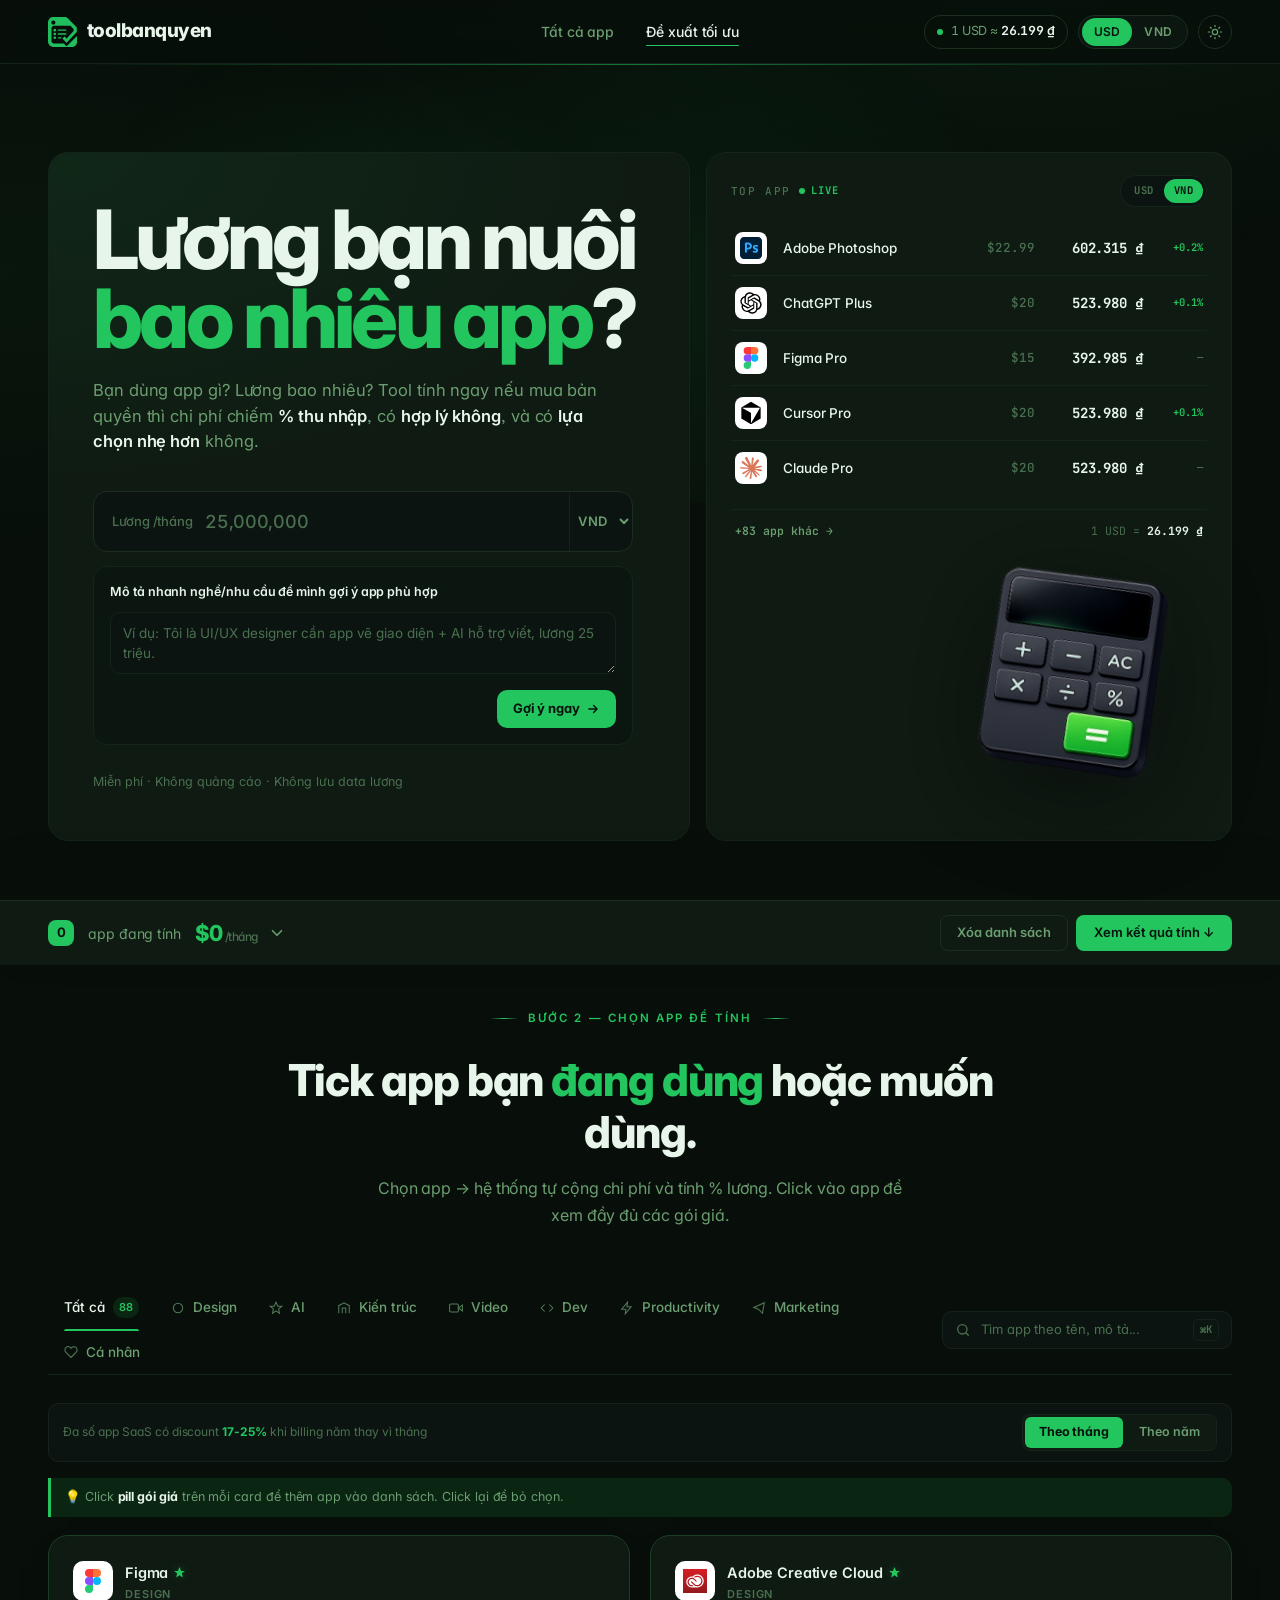
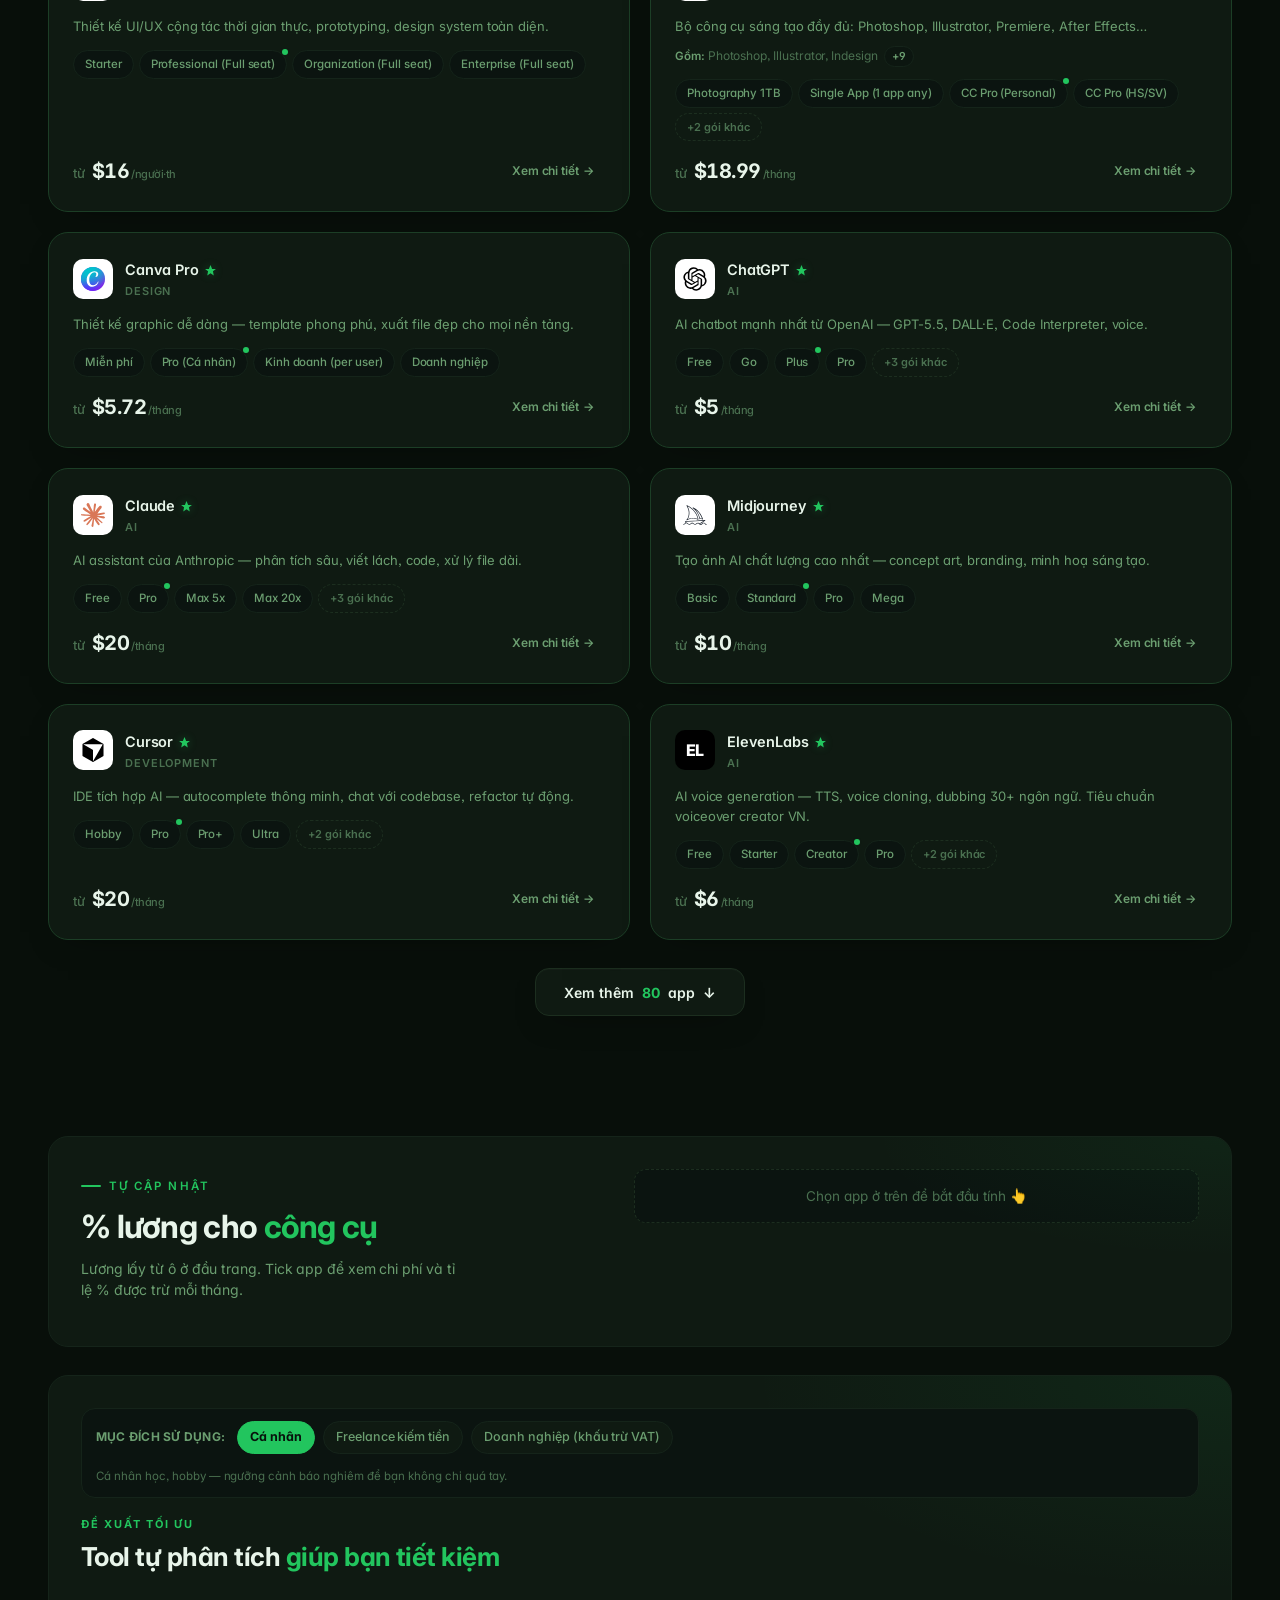
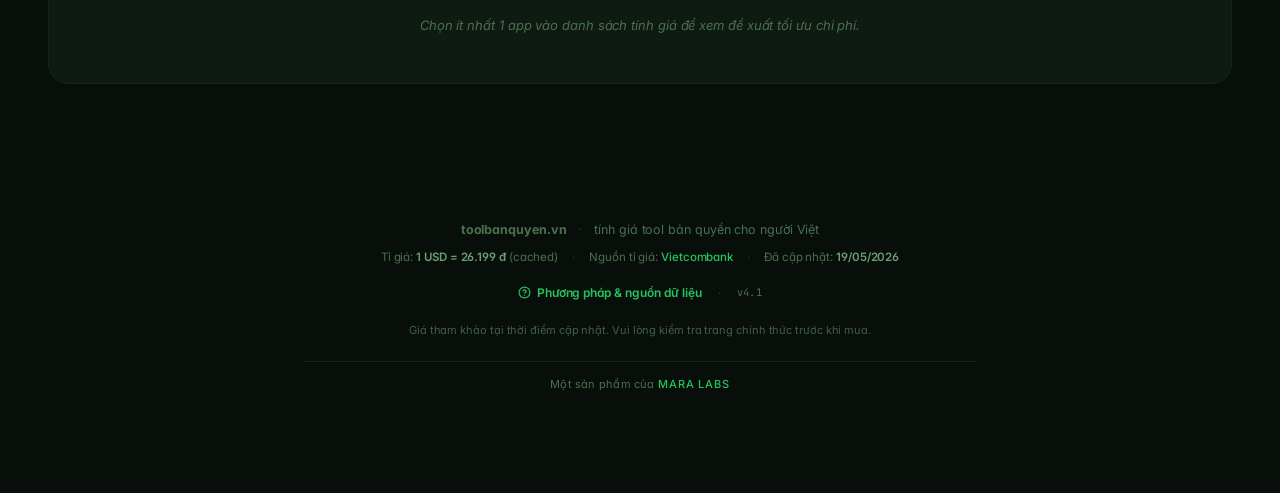
==== commit 32b41fda: "Verify 6 apps + add Archicad: Enscape restructure, InShot/Photopea/Obsidian update, Notion credits n" ====
--- a/index.html
+++ b/index.html
@@ -2120,7 +2120,7 @@
    tiers:[
      {id:'free',label:'Free',price:0,features:['Cá nhân không giới hạn pages','Tích hợp với app khác','Lịch sử 7 ngày','Khách tối đa 10','API access cơ bản']},
      {id:'plus',label:'Plus',price:10,perUser:true,popular:true,note:'$12/seat monthly. AI bundled vào Business tier từ May 2025',features:['Unlimited file uploads','Lịch sử 30 ngày','Khách không giới hạn','Custom Notion Sites','Synced databases']},
-     {id:'business',label:'Business',price:20,perUser:true,note:'$24/seat monthly. Bao gồm Notion AI Agents + Ask',features:['Full Notion AI Agents','Ask Notion','SAML SSO','Private team space','Lịch sử 90 ngày','Bulk PDF export']},
+     {id:'business',label:'Business',price:20,perUser:true,note:'$24/seat monthly. Bao gồm Notion AI + Custom Agents ($10/1000 credits từ 5/2026)',features:['Full Notion AI Agents','Ask Notion','Custom Agents (credit-based)','SAML SSO','Private team space','Lịch sử 90 ngày','Bulk PDF export']},
      {id:'enterprise',label:'Enterprise',price:null,features:['SCIM + advanced security','Audit log đầy đủ','Workspace analytics','Customer success manager','Unlimited page history']}
    ]},
   {id:'linear',name:'Linear',cat:'Productivity',color:'#5E6AD2',initials:'Li',popular:false,
@@ -2367,11 +2367,21 @@
    ]},
   {id:'enscape',name:'Enscape',cat:'Architecture',color:'#5B47FB',initials:'En',popular:false,
    logo:'icons/enscape.svg',url:'https://enscape3d.com/pricing/',
-   desc:'Plugin render real-time trong Revit/SketchUp/Rhino — không cần export ra phần mềm khác.',
-   tiers:[
-     {id:'fixed-seat',label:'Fixed Seat',price:58.99,popular:true,note:'$708/năm',features:['1 máy cụ thể','Plugin Revit/SketchUp/Rhino/Archicad','VR + Panorama 360','Asset Library 3000+']},
-     {id:'floating',label:'Floating Seat',price:84.99,note:'$1,020/năm',features:['Dùng nhiều máy 1 user','Mọi tính năng Fixed','Phù hợp freelancer','License management']},
+   desc:'Plugin render real-time trong Revit/SketchUp/Rhino/Archicad. Chaos restructure mid-2025: bỏ Fixed Seat/Floating, đổi sang Solo/Premium/ArchDesign Collection — subscription-only.',
+   tiers:[
+     {id:'solo',label:'Solo',price:87.30,popular:true,note:'$87.30 monthly hoặc $574.80/năm annual',features:['Real-time render trong design tool','Named-user license','Plugin Revit/SketchUp/Rhino/Archicad','Asset Library + VR']},
+     {id:'premium',label:'Premium (Annual)',price:52.90,note:'$634.80/năm named, $994.80/năm floating. Chỉ annual',features:['Cloud collaboration','AI-enhanced image creation','Scene enrichment','Floating option cho team']},
+     {id:'archdesign',label:'ArchDesign Collection (Annual)',price:57.90,note:'$694.80/năm named, $1,138.80/năm floating. Bundle Enscape + Envision',features:['100% ray-traced real-time','Large scene assembly','Sustainability insights','LEED-friendly tooling']},
      {id:'edu',label:'Education',price:0,note:'HS/SV/GV',features:['Miễn phí cho trường','Mọi tính năng','Phi thương mại','Renew hàng năm']}
+   ]},
+
+  {id:'archicad',name:'Archicad',cat:'Architecture',color:'#1473E6',initials:'Ar',popular:false,
+   url:'https://graphisoft.com/buy/archicad',
+   desc:'BIM của Graphisoft — alternative chính của Revit, native macOS + Windows, OpenBIM workflow. Perpetual license đã bị phase out cuối 2025; từ 2026 subscription-only.',
+   tiers:[
+     {id:'studio',label:'Studio',price:345,popular:true,note:'$345 monthly hoặc $201/mo annual ($2,414/năm)',features:['BIM modeling đầy đủ','BIMx Pro presentation','AI Visualizer','Local Teamwork với BIMcloud Basic','Cho solo + small firm']},
+     {id:'collaborate',label:'Collaborate',price:400,note:'$400 monthly hoặc $237/mo annual ($2,810/năm)',features:['Tất cả tính năng Studio','BIMcloud SaaS (cloud teamwork)','Redshift rendering','Python API + PARAM-O','Library Part Maker']},
+     {id:'edu',label:'Education',price:0,note:'1 năm miễn phí HS/SV/GV',features:['Full Archicad commercial features','Cần email .edu','Watermark "Education" trên file','Phi thương mại','Renew hàng năm']}
    ]},
 
   /* ─── Filmmaking (bổ sung Video category) ─── */
@@ -2543,8 +2553,8 @@
    tiers:[
      {id:'free',label:'Free',price:0,features:['Edit video cơ bản','Watermark khi export','Music library giới hạn','Ads in-app']},
      {id:'monthly',label:'Pro Monthly',price:3.99,features:['Không watermark','Music library đầy đủ','Premium effects + filter','Không ads']},
-     {id:'annual',label:'Pro Annual',price:1.25,popular:true,note:'$14.99/năm',features:['Tiết kiệm ~70% vs Monthly','Mọi tính năng Pro','Phù hợp creator daily','Cancel anytime']},
-     {id:'lifetime',label:'Lifetime',price:1.50,note:'$35.99 mua đứt',features:['Mua 1 lần dùng vĩnh viễn','Mọi tính năng Pro','Không renew','Cho creator dài hạn']}
+     {id:'annual',label:'Pro Annual',price:1.50,popular:true,note:'$17.99/năm',features:['Tiết kiệm ~62% vs Monthly','Mọi tính năng Pro','Phù hợp creator daily','Cancel anytime']},
+     {id:'lifetime',label:'Lifetime',price:1.67,note:'$39.99 mua đứt (chia 24 tháng)',features:['Mua 1 lần dùng vĩnh viễn','Mọi tính năng Pro','Không renew','Cho creator dài hạn']}
    ]},
   {id:'krita',name:'Krita',cat:'Design',color:'#3DB1FF',initials:'Kr',popular:false,
    logo:'icons/krita.svg',url:'https://krita.org/',
@@ -2567,7 +2577,7 @@
    desc:'Photoshop trên trình duyệt — free, mở file PSD trực tiếp. Alternative chính cho Photoshop khi cần edit ảnh thỉnh thoảng.',
    tiers:[
      {id:'free',label:'Free',price:0,popular:true,features:['100% miễn phí trên browser','Mở/lưu PSD/AI/Sketch','Layers + masks + brushes','Có quảng cáo nhỏ']},
-     {id:'premium',label:'Premium',price:5,note:'$40/năm — bỏ quảng cáo',features:['Không quảng cáo','Bonus cloud storage','Same features as Free','Hỗ trợ project']}
+     {id:'premium',label:'Premium',price:5,note:'$50/năm — bỏ quảng cáo',features:['Không quảng cáo','Bonus cloud storage','Same features as Free','Hỗ trợ project']}
    ]},
   {id:'gimp',name:'GIMP',cat:'Design',color:'#5C5543',initials:'Gi',popular:false,
    url:'https://www.gimp.org/',
@@ -2587,8 +2597,9 @@
    tiers:[
      {id:'free',label:'Free Personal',price:0,popular:true,features:['100% miễn phí cá nhân','Local files, không cloud','1000+ community plugins','Graph view + backlinks']},
      {id:'commercial',label:'Commercial',price:4.17,note:'$50/user/năm cho doanh nghiệp',features:['Same features as Free','License thương mại','Hỗ trợ ưu tiên','Phù hợp company use']},
-     {id:'sync',label:'Sync (addon)',price:4,note:'$4/mo cloud sync',features:['End-to-end encrypted sync','Đa thiết bị','Version history 12 tháng','Add-on optional']},
-     {id:'publish',label:'Publish (addon)',price:8,note:'$8/mo public site',features:['Publish notes như website','Custom domain','SEO ready','Add-on optional']}
+     {id:'sync',label:'Sync (addon)',price:4,note:'$4/mo annual hoặc $5/mo monthly',features:['End-to-end encrypted sync','Đa thiết bị','Version history','Per-user, add-on optional']},
+     {id:'publish',label:'Publish (addon)',price:8,note:'$8/mo annual hoặc $10/mo monthly — per site',features:['Publish notes như website','Custom domain','SEO ready','Per-site (không per-user)']},
+     {id:'catalyst',label:'Catalyst (one-time)',price:1.04,note:'$25 mua 1 lần (chia 24 tháng)',features:['Early access beta versions','Community badge + VIP channel','Hỗ trợ project','Lifetime, không cần renew']}
    ]},
   {id:'logseq',name:'Logseq',cat:'Productivity',color:'#002B36',initials:'Lg',popular:false,
    url:'https://logseq.com/',
@@ -2918,7 +2929,15 @@
   // Capture One — added 19/05/2026
   'capture-one/pro':          0.346,  // $28.60→$18.70/mo
   'capture-one/all-in-one':   0.354,  // $39.60→$25.58/mo
-  'capture-one/studio':       0.225   // $64.90→$50.32/mo
+  'capture-one/studio':       0.225,  // $64.90→$50.32/mo
+  // Architecture/Design — added 20/05/2026 session
+  'enscape/solo':             0.451,  // $87.30 monthly → $47.90 annual. Save 45% (Chaos restructure mid-2025)
+  'archicad/studio':          0.418,  // $345 monthly → $201 annual. Save ~42%
+  'archicad/collaborate':     0.408,  // $400 monthly → $237 annual. Save ~41%
+  'obsidian/sync':            0.20,   // $5 monthly → $4 annual. Save 20%
+  'obsidian/publish':         0.20,   // $10 monthly → $8 annual. Save 20%
+  'photopea/premium':         0.167   // $5 monthly → $4.17 annual ($50/yr). Save 17%
+  // InShot dùng pattern split-tier (annual = tier riêng), không add vào ANNUAL_DISCOUNTS
 };
 
 /* Patch tier objects với annualSave từ map — chạy sau khi APPS loaded */
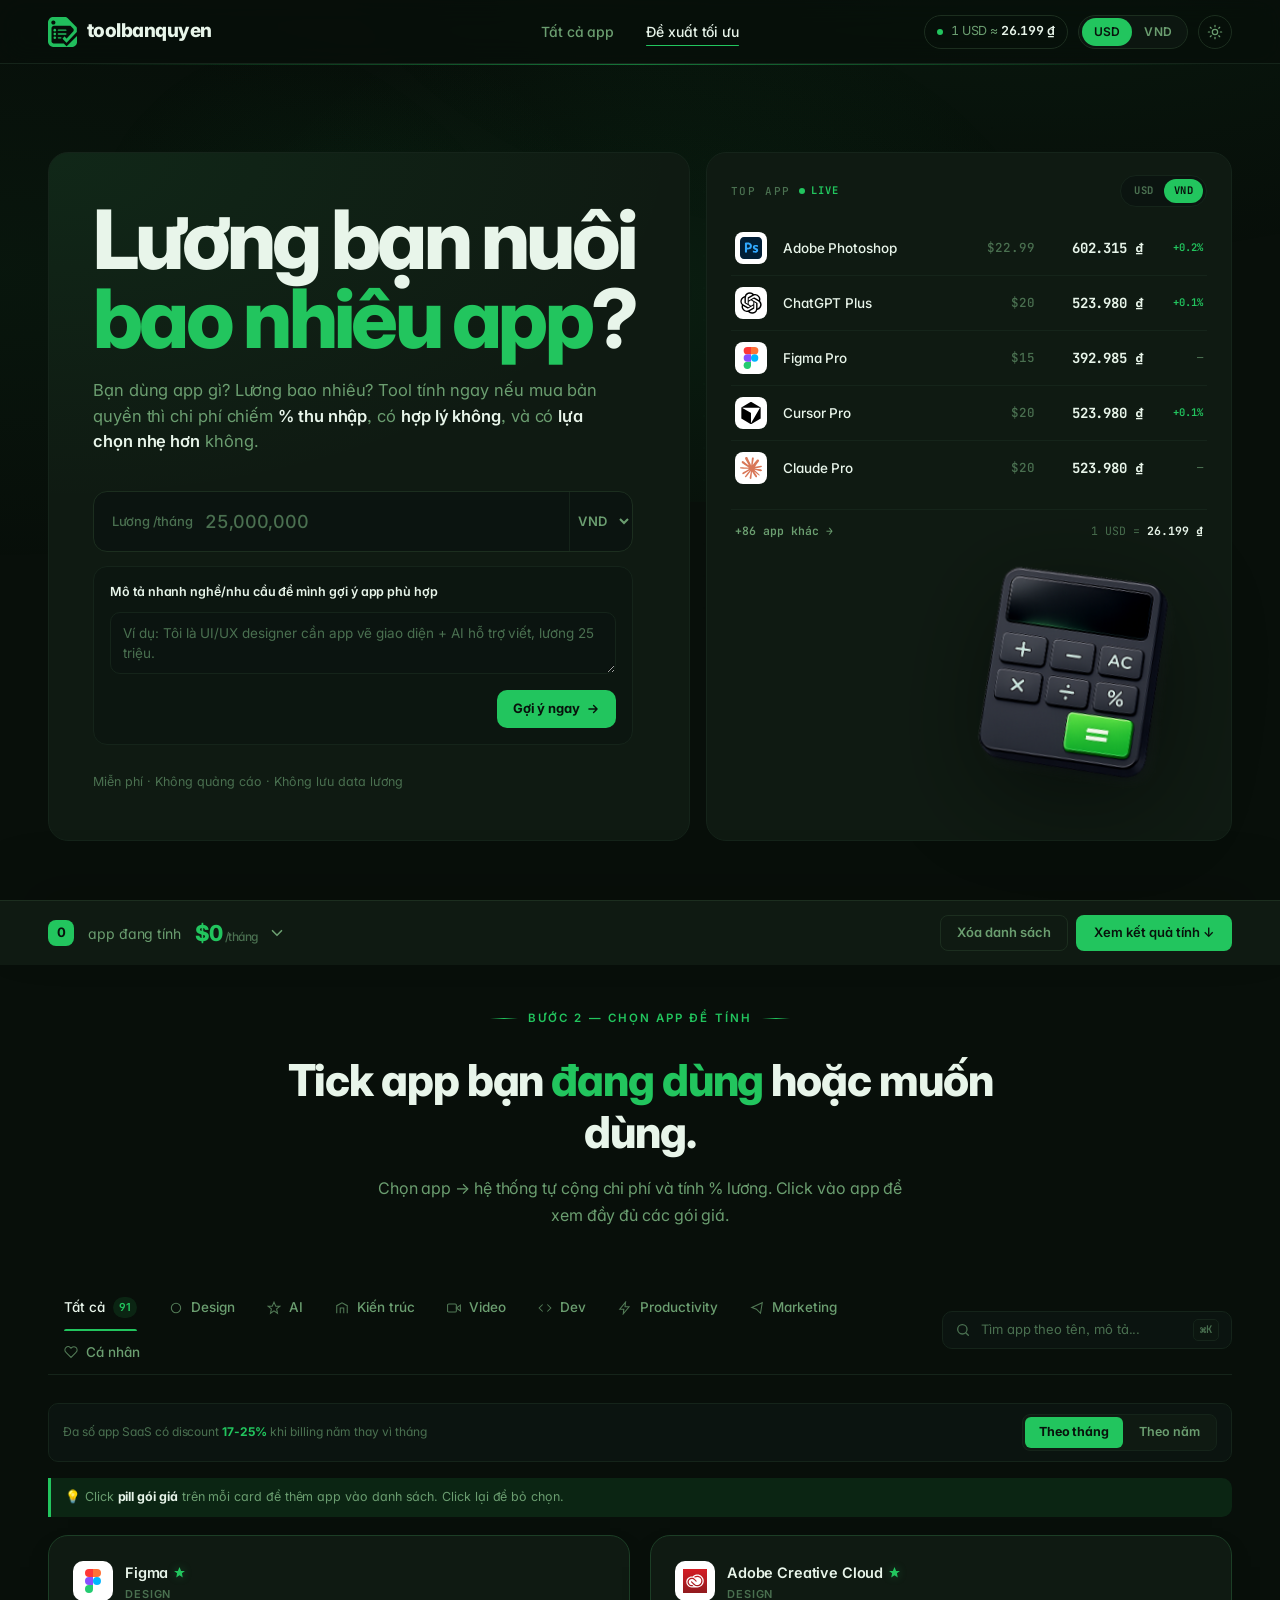
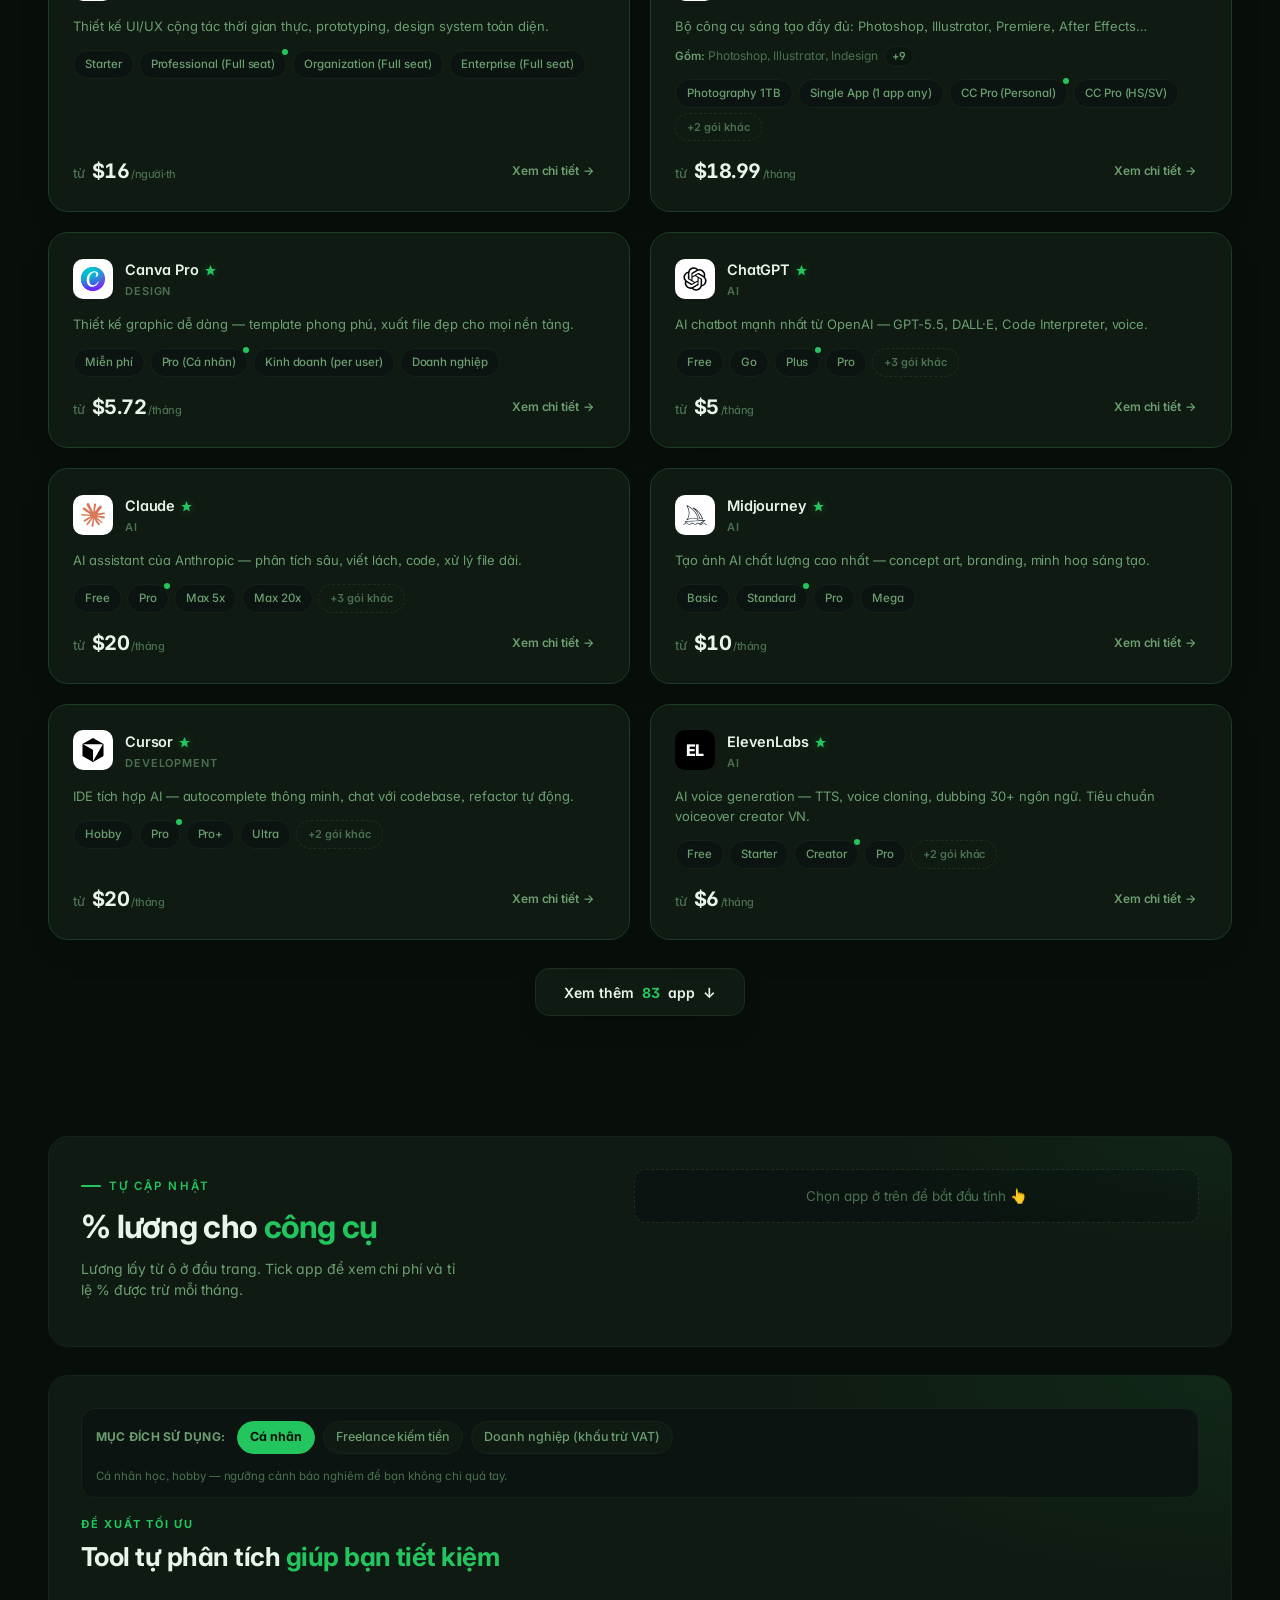
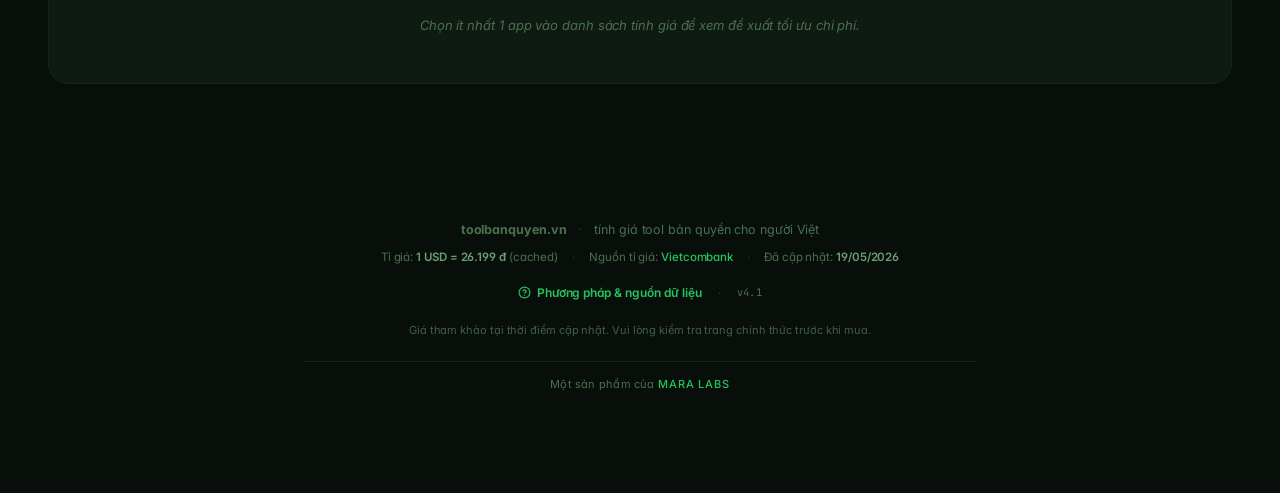
==== commit e9feb9ab: "Add 3ds Max + Maya + M&E Collection bundle to Video category" ====
--- a/index.html
+++ b/index.html
@@ -2404,6 +2404,32 @@
      {id:'edu',label:'Educational',price:0,note:'1 năm miễn phí HS/SV',features:['Maxon One Edu miễn phí','Cần email .edu','Phi thương mại','Renew năm']}
    ]},
 
+  {id:'3dsmax',name:'3ds Max',cat:'Video',color:'#0696D7',initials:'3M',popular:false,
+   url:'https://www.autodesk.com/products/3ds-max/overview',
+   desc:'3D modeling, render, animation của Autodesk — chuẩn cho arch viz, game dev. Hard-surface modeling mạnh. Subscription-only, chỉ Windows.',
+   tiers:[
+     {id:'monthly',label:'Monthly',price:255,note:'$255/mo, hủy bất kỳ lúc nào',features:['Full 3ds Max + Arnold renderer','Update version + support 8x5','Cho project ngắn hạn','Chỉ Windows 10/11']},
+     {id:'annual',label:'Annual',price:167.50,popular:true,note:'$2,010/năm. Save 34% vs Monthly',features:['Cùng tính năng Monthly','Save 34% vs Monthly billing','Phù hợp dùng dài hạn','3-Year lock $2,010/năm price 3 năm']},
+     {id:'indie',label:'Indie',price:27.50,note:'$330/năm — eligibility cần verify',features:['Gross revenue <$100k/năm','Project value <$100k','Same features as full','Chỉ 1 license/user']},
+     {id:'edu',label:'Education',price:0,note:'1 năm miễn phí HS/SV/GV',features:['Full 3ds Max','Cần email .edu','Phi thương mại','Renew hàng năm']}
+   ]},
+  {id:'maya',name:'Maya',cat:'Video',color:'#37A5CC',initials:'My',popular:false,
+   url:'https://www.autodesk.com/products/maya/overview',
+   desc:'3D animation, modeling, simulation, render — chuẩn industry cho film/TV/game. Pixar, ILM, Weta đều dùng. Subscription-only, Win + Mac + Linux.',
+   tiers:[
+     {id:'monthly',label:'Monthly',price:245,note:'$245/mo, hủy bất kỳ lúc nào',features:['Full Maya + Arnold + Bifrost','Cho project ngắn hạn','Win/Mac/Linux','Support 8x5']},
+     {id:'annual',label:'Annual',price:162,popular:true,note:'$1,945/năm. Save 34% vs Monthly',features:['Cùng tính năng Monthly','Phù hợp dùng dài hạn','3-Year lock price 3 năm','Industry standard cho animation']},
+     {id:'indie',label:'Indie',price:25.42,note:'$305/năm — eligibility cần verify',features:['Gross revenue <$100k/năm','Project value <$100k','Same features as full','Chỉ 1 license/user']},
+     {id:'edu',label:'Education',price:0,note:'1 năm miễn phí HS/SV/GV',features:['Full Maya','Cần email .edu','Phi thương mại','Renew hàng năm']}
+   ]},
+  {id:'me-collection',name:'M&E Collection',cat:'Video',color:'#000000',initials:'ME',popular:false,
+   url:'https://www.autodesk.com/collections/media-entertainment/overview',
+   desc:'Autodesk Media & Entertainment Collection — bundle Maya + 3ds Max + Arnold (5 seats) + MotionBuilder + Mudbox + Golaem + Flow Studio. Save lớn nếu dùng ≥2 tool.',
+   tiers:[
+     {id:'monthly',label:'Monthly',price:345,note:'$345/mo, hủy bất kỳ lúc nào',features:['Tất cả: Maya + 3ds Max + Arnold','5 Arnold render licenses','Bifrost trên 15 máy','Golaem crowd sim cho Maya','Flow Studio AI motion capture']},
+     {id:'annual',label:'Annual',price:233,popular:true,note:'$2,800/năm. Save 32.5% vs Monthly. Rẻ hơn mua 2 app riêng',features:['Toàn bộ M&E Collection','Save vs mua Maya + 3ds Max riêng','3-Year option lock price','Bao gồm OpenUSD across tools']}
+   ]},
+
   /* ─── Design alternatives & creative ─── */
   {id:'coreldraw',name:'CorelDraw',cat:'Design',color:'#7FBA00',initials:'CD',popular:false,
    logo:'icons/coreldraw-icon.svg',url:'https://www.coreldraw.com/en/pricing/coreldraw/',
@@ -2797,7 +2823,7 @@
   'task-mgmt':    {label:'Project Mgmt',       apps:['linear','clickup']},
   'ai-code':      {label:'AI Coding',          apps:['cursor','github-copilot']},
   'no-code-web':  {label:'No-code Web',        apps:['webflow','framer']},
-  '3d-suite':     {label:'3D Software',        apps:['blender','cinema4d','rhino']},
+  '3d-suite':     {label:'3D Software',        apps:['blender','cinema4d','rhino','3dsmax','maya','me-collection']},
   'office-suite': {label:'Office Suite',       apps:['ms365','google-workspace']},
   'music-streaming':{label:'Music Streaming',  apps:['spotify','apple-music','youtube-premium']},
   'vn-streaming':   {label:'Streaming (VN)',   apps:['netflix','vieon','fpt-play','galaxy-play']},
@@ -2993,6 +3019,9 @@
   'notion':     [{id:'obsidian',reason:'Free local-first markdown vĩnh viễn'},{id:'logseq',reason:'Free outliner block-based'}],
   'figma':      [{id:'sketch',reason:'$12/mo, Mac-only'},{id:'framer',reason:'Free Starter, design + publish'}],
   'cinema4d':   [{id:'blender',reason:'Free, đầy đủ 3D pipeline'}],
+  '3dsmax':     [{id:'blender',reason:'Free, modeling + render Cycles'},{id:'maya',reason:'$245/mo — animation chuẩn industry'},{id:'me-collection',reason:'Bundle Maya+3ds Max+Arnold $233/mo annual'}],
+  'maya':       [{id:'blender',reason:'Free, animation + rigging đầy đủ'},{id:'3dsmax',reason:'$255/mo — modeling/arch viz mạnh hơn'},{id:'me-collection',reason:'Bundle Maya+3ds Max $233/mo annual'}],
+  'me-collection':[{id:'blender',reason:'Free, đủ thay 80% workflow'},{id:'maya',reason:'$162/mo annual nếu chỉ cần Maya'},{id:'3dsmax',reason:'$167.50/mo annual nếu chỉ cần 3ds Max'}],
   'rhino':      [{id:'blender',reason:'Free, modeling đa năng (no parametric chuẩn Rhino)'}],
   'procreate':  [{id:'krita',reason:'Free desktop, brush engine pro'},{id:'sketchbook',reason:'Free Autodesk, đa nền tảng'}],
   'clipstudio': [{id:'krita',reason:'Free, brush engine illustration'},{id:'procreate',reason:'$12.99 mua đứt iPad'}],
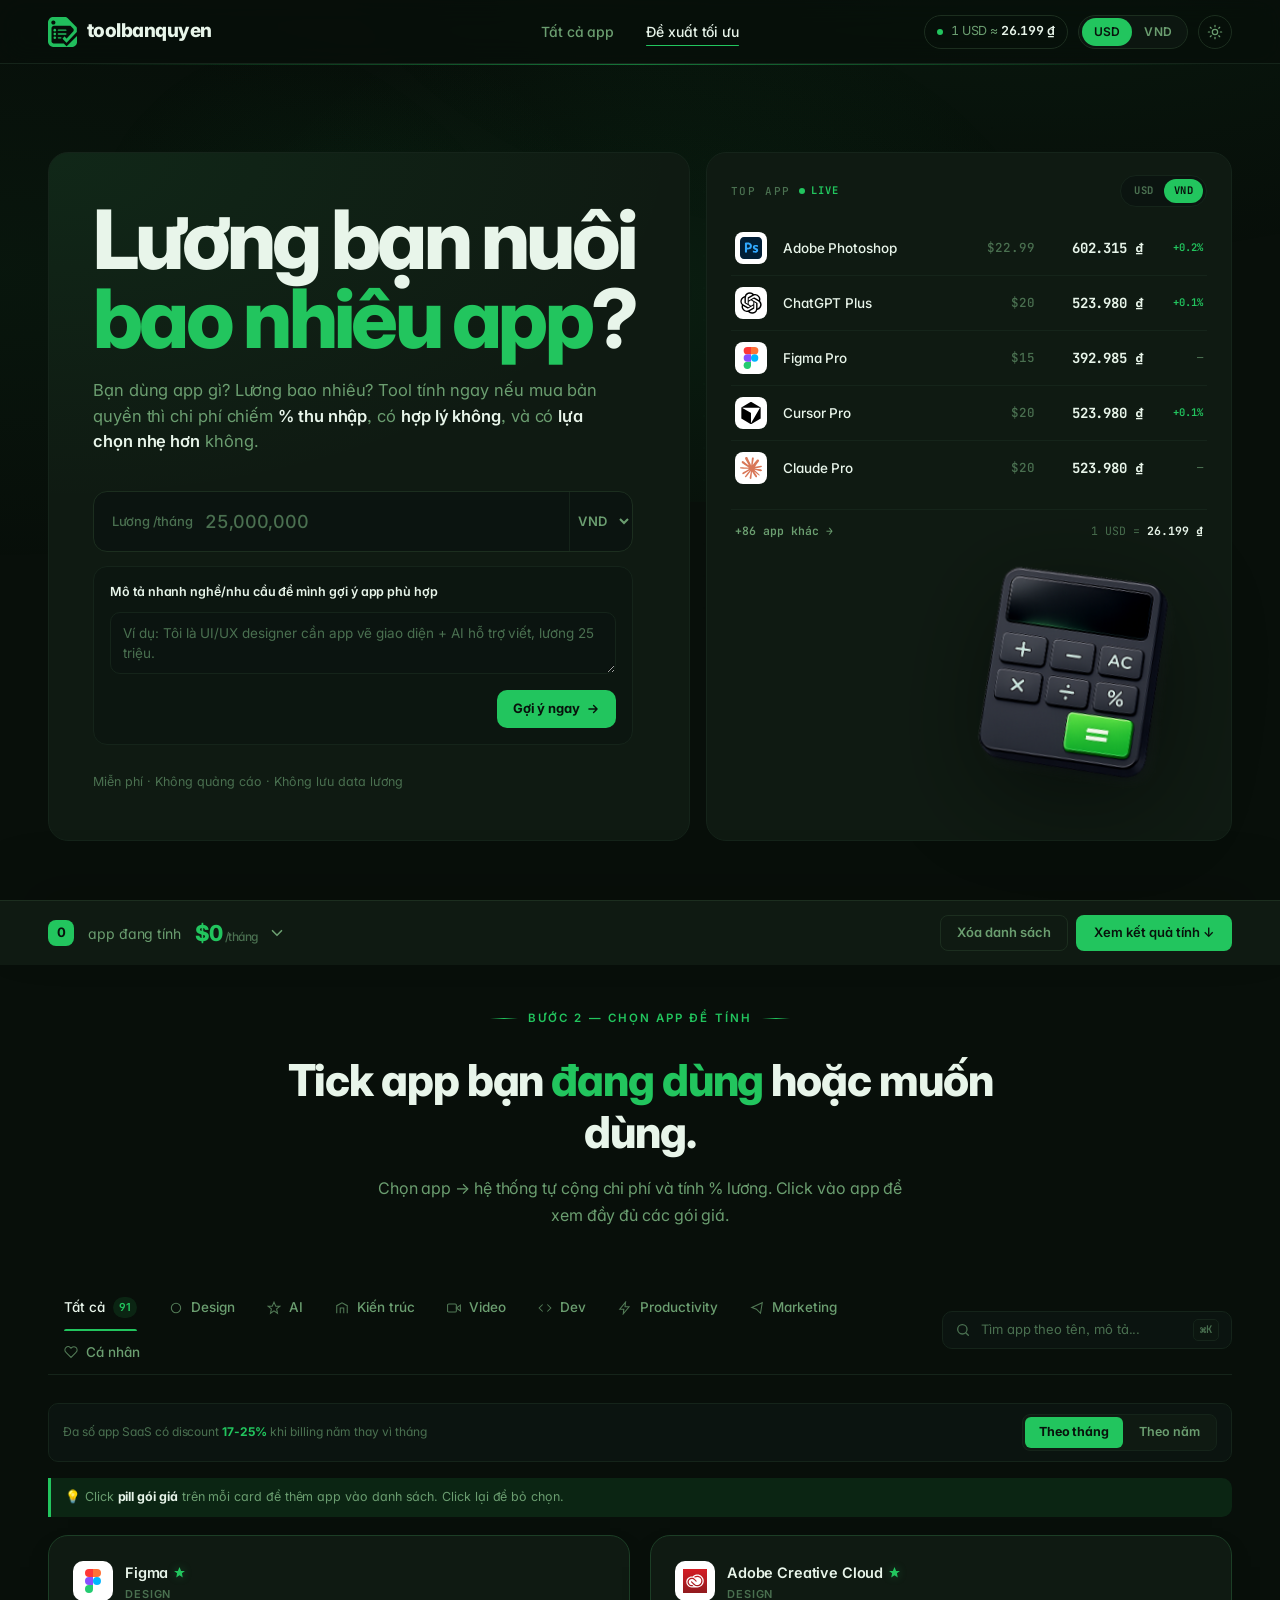
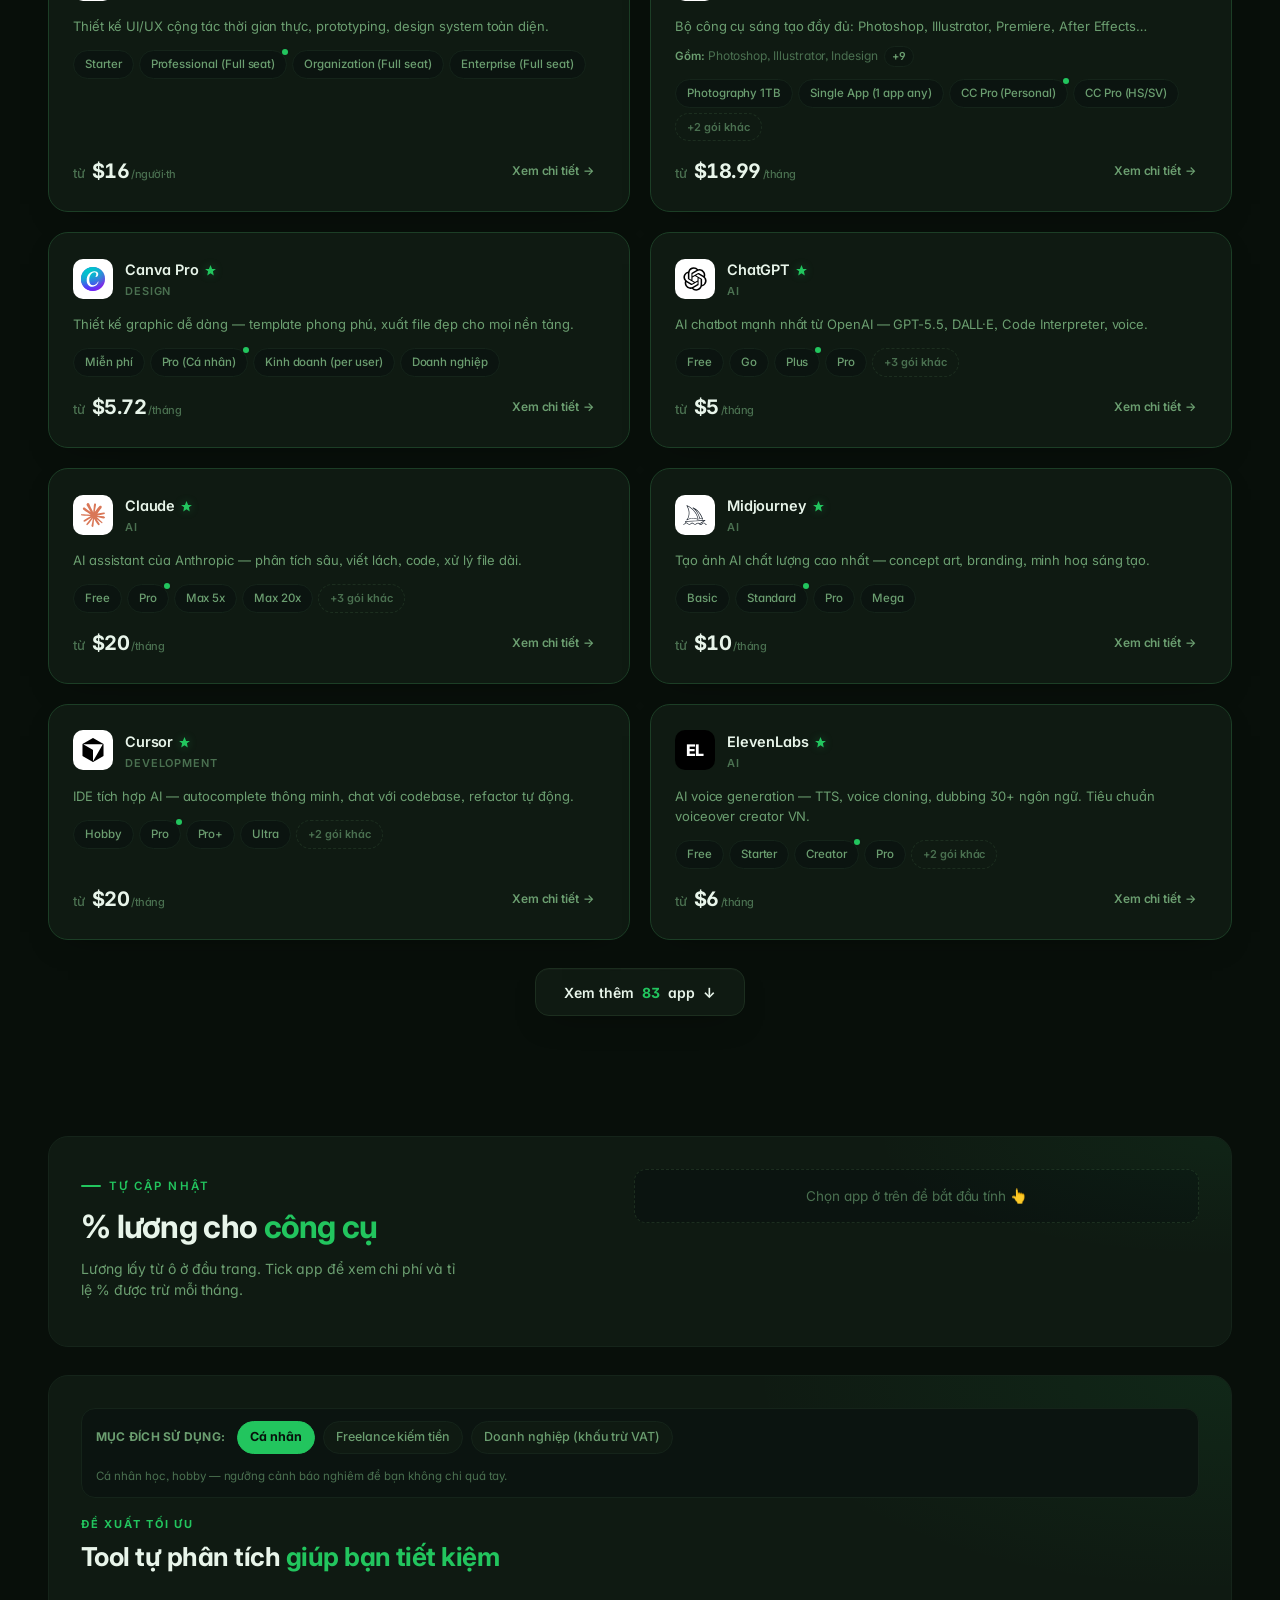
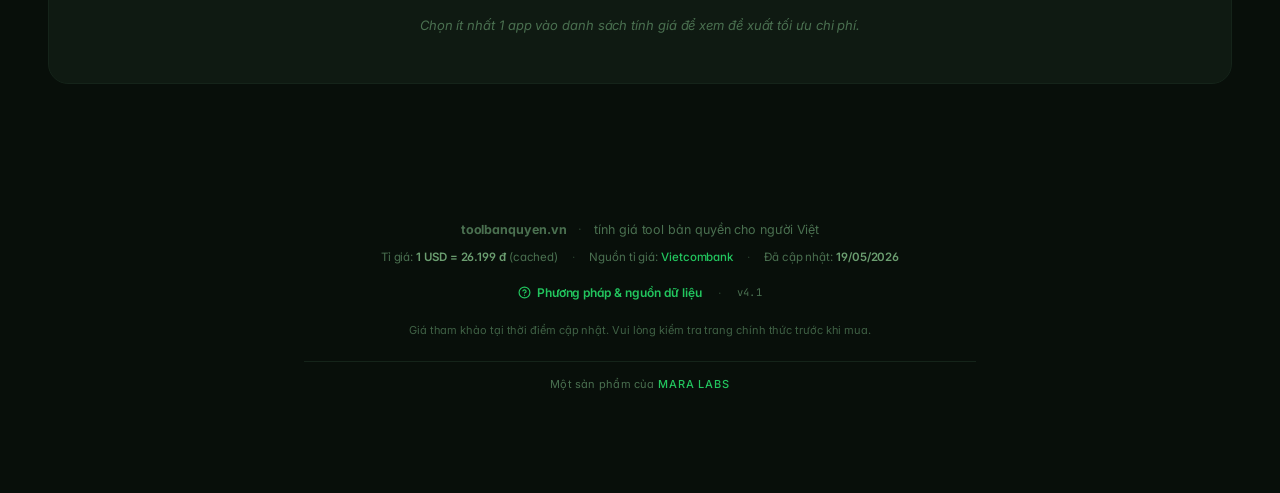
==== commit 8e76cce2: "Fix applyAnnualDiscounts to support dict tiers + fix github-copilot/premiere AD keys" ====
--- a/index.html
+++ b/index.html
@@ -2853,12 +2853,12 @@
   'adobe-cc/single-app':      0.13,   // $22.99→$19.99 annual prepay
   'adobe-cc/all-apps':        0.083,  // $69.99 monthly → annual prepay save ~8%
   'adobe-cc/all-apps-standard':0.083, // Same Adobe annual discount
-  'premiere/single':          0.13,   // same Adobe Single App rule
+  'premiere/personal':        0.13,   // same Adobe Single App rule. Key 'personal' khớp tier dict
   // AI
   'chatgpt/plus':             0.167,  // $20→$16.67 ($200/yr)
   'claude/pro':               0.167,  // $20→$16.67 ($200/yr)
   'cursor/pro':               0.20,   // $20→$16 ($192/yr)
-  'github-copilot/individual':0.167,  // $10→$8.33 ($100/yr)
+  'github-copilot/personal':  0.167,  // $10→$8.33 ($100/yr). Key 'personal' khớp với tier dict
   'runway/standard':          0.20,   // $15→$12 ($144/yr)
   'midjourney/personal':      0.20,   // Basic $10→$8 (Yearly 20% off)
   'midjourney/team':          0.20,   // Standard $30→$24
@@ -2966,17 +2966,29 @@
   // InShot dùng pattern split-tier (annual = tier riêng), không add vào ANNUAL_DISCOUNTS
 };
 
-/* Patch tier objects với annualSave từ map — chạy sau khi APPS loaded */
+/* Patch tier objects với annualSave từ map — chạy sau khi APPS loaded.
+ * Hỗ trợ cả tiers Array (preferred) và Dict (legacy). */
 function applyAnnualDiscounts(){
   if(typeof APPS === 'undefined' || !Array.isArray(APPS)) return;
   APPS.forEach(function(app){
     if(!app.tiers) return;
-    app.tiers.forEach(function(t){
-      var key = app.id + '/' + t.id;
-      if(ANNUAL_DISCOUNTS[key]){
-        t.annualSave = ANNUAL_DISCOUNTS[key];
-      }
-    });
+    if(Array.isArray(app.tiers)){
+      // Array: t.id là tier id
+      app.tiers.forEach(function(t){
+        var key = app.id + '/' + t.id;
+        if(ANNUAL_DISCOUNTS[key]){
+          t.annualSave = ANNUAL_DISCOUNTS[key];
+        }
+      });
+    } else {
+      // Dict legacy: key chính là tier id (vd: 'personal', 'team')
+      Object.keys(app.tiers).forEach(function(tierKey){
+        var key = app.id + '/' + tierKey;
+        if(ANNUAL_DISCOUNTS[key]){
+          app.tiers[tierKey].annualSave = ANNUAL_DISCOUNTS[key];
+        }
+      });
+    }
   });
 }
 
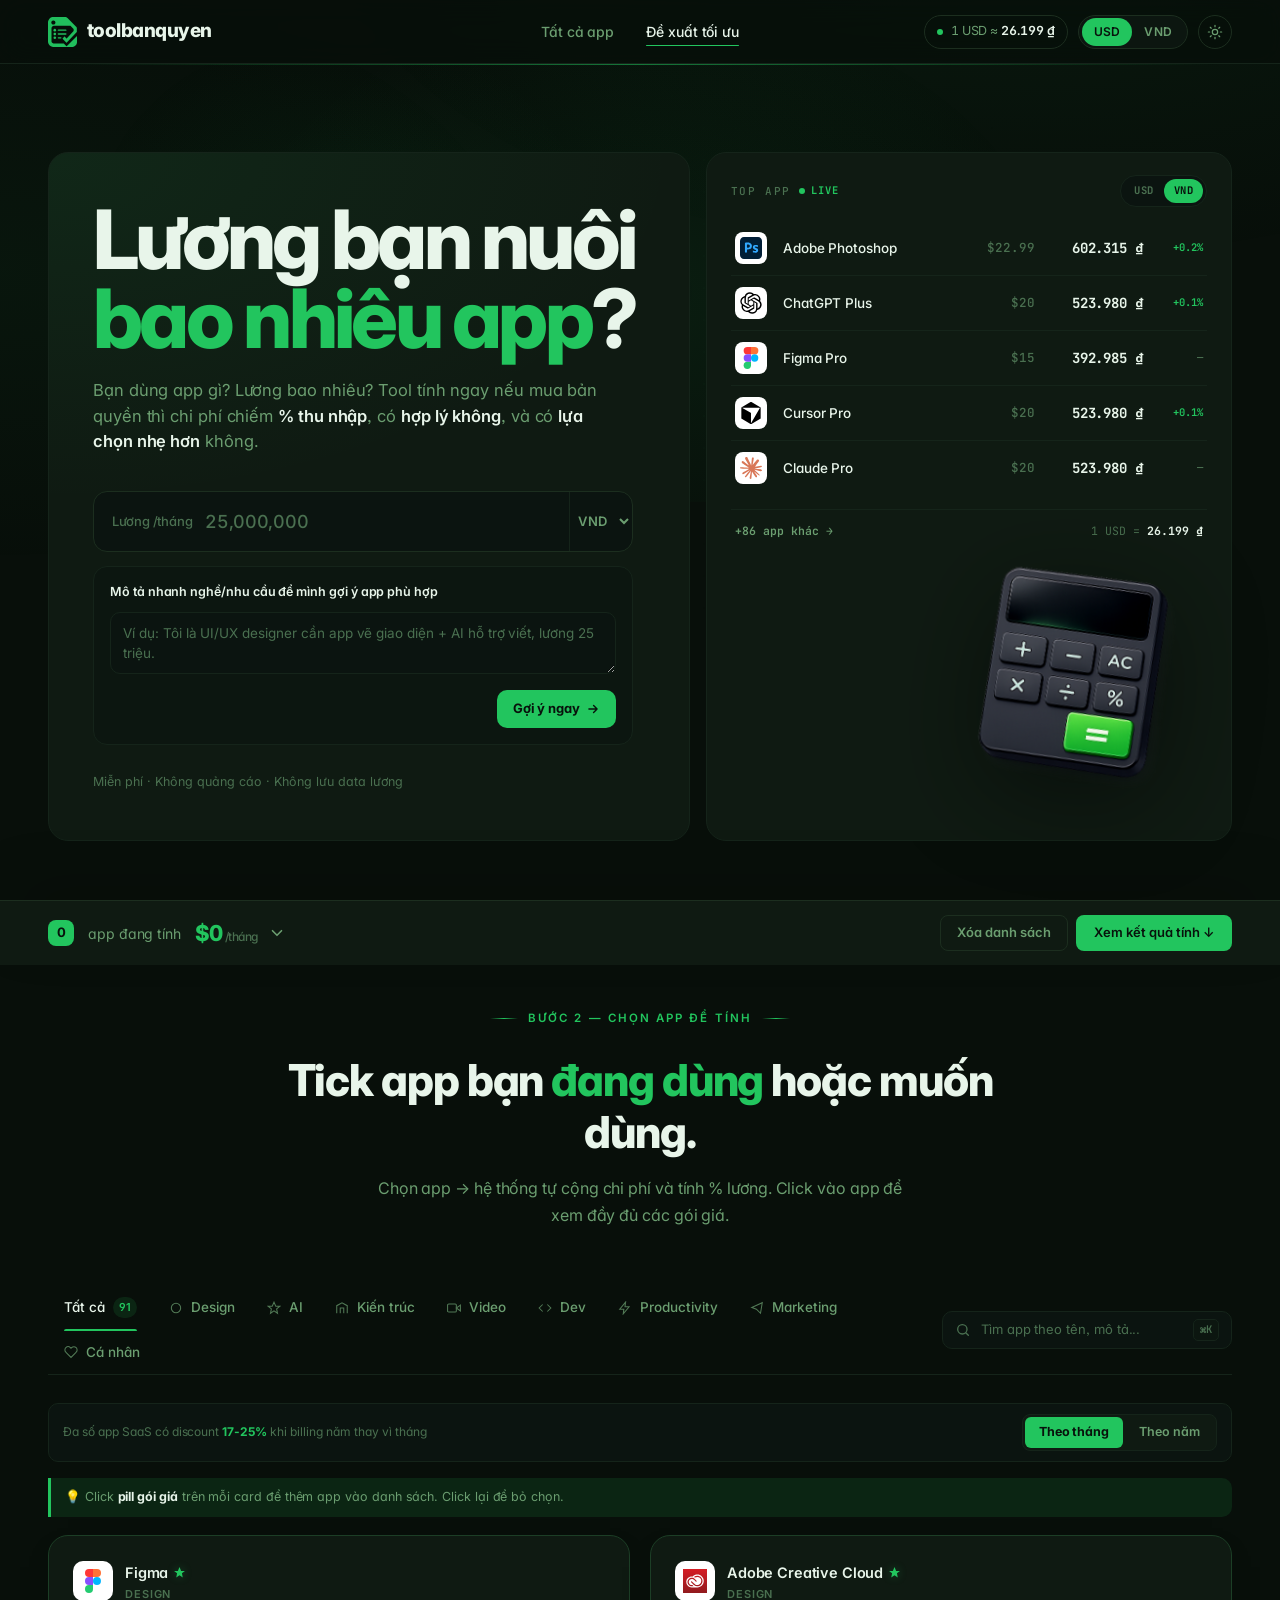
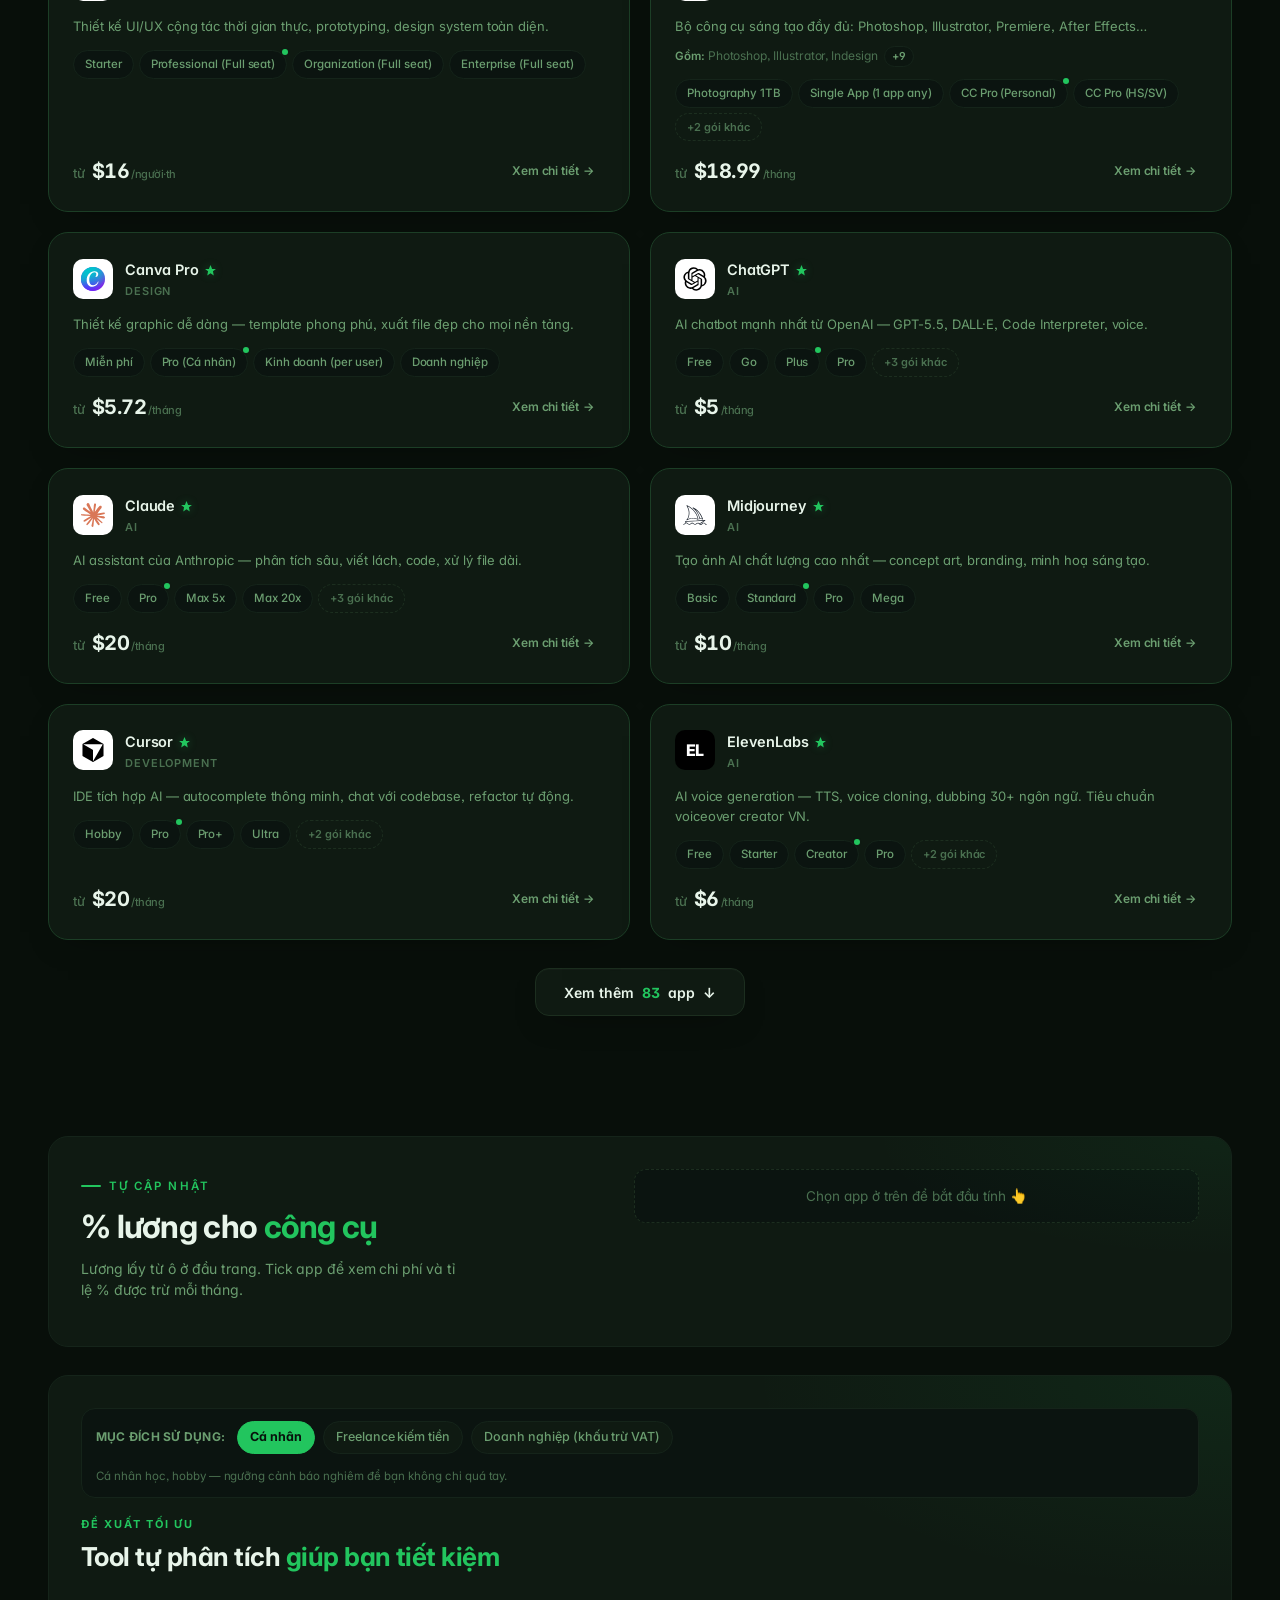
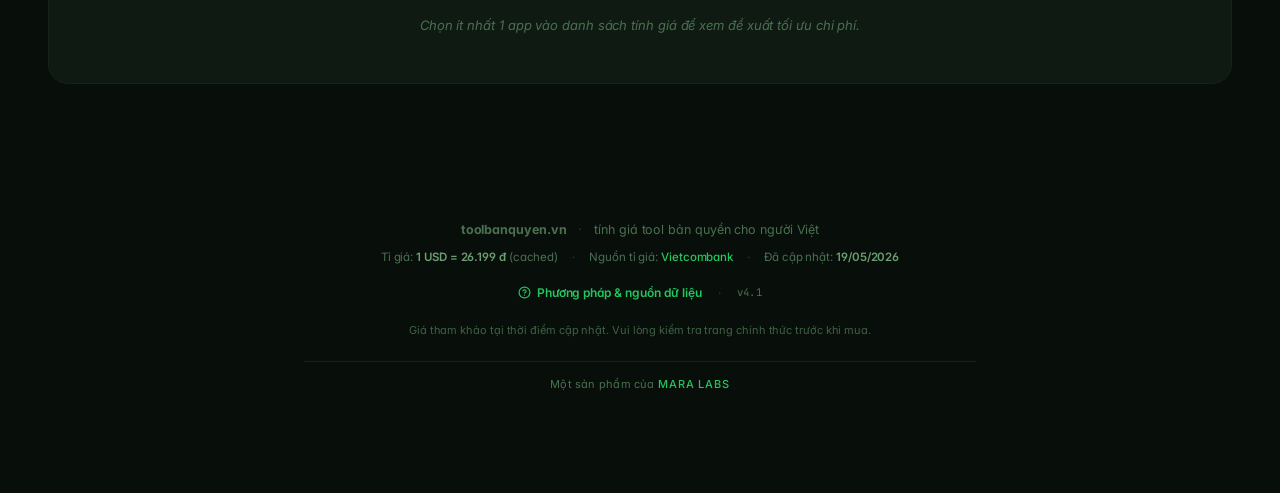
==== commit 54fe60ba: "Update Replit Feb 2026 restructure + Kling fix prices/add Basic+Ultra tiers" ====
--- a/index.html
+++ b/index.html
@@ -2231,11 +2231,13 @@
    ]},
   {id:'kling',name:'Kling AI',cat:'Video',color:'#1a1a2e',initials:'Kl',popular:false,
    logo:'icons/kling-color.svg',url:'https://klingai.com/pricing',
-   desc:'AI video generation — tạo video từ text/ảnh, chất lượng cao, nổi tiếng tại Việt Nam.',
+   desc:'AI video generation — tạo video từ text/ảnh, chất lượng cao, nổi tiếng tại Việt Nam. Restructure 5/2026: thêm Basic free + Ultra tier.',
    tiers:{
-     personal:{label:'Standard',price:8,popular:true,features:['660 credit/tháng (~33 video 5s)','Kling 1.6 + Image-to-Video','Watermark khi export','Lip sync cơ bản']},
-     team:{label:'Pro',price:28,features:['3000 credit/tháng','Không watermark, ưu tiên queue','Kling 2.0 Master','Motion brush + camera control']},
-     enterprise:{label:'Premier',price:58,features:['8000 credit/tháng','Generation 1080p','API access (qua liên hệ)','Phù hợp creator chuyên nghiệp']}
+     free:{label:'Basic',price:0,features:['Free forever, login để nhận credit hàng tháng','Không commercial use','Element Creation Quantity: 30','Trải nghiệm tính năng subscriber']},
+     personal:{label:'Standard',price:10,popular:true,note:'Promo "Subscribe Special Offer" 12% off năm đầu',features:['660 credit/tháng (660 ảnh / 33 video 720p)','Kling 2.6 Voice Control + O1 Multi-Shot','Daily 3 Free Uses','Element Creation Quantity: 50','Commercial use OK']},
+     team:{label:'Pro',price:37,note:'Promo 12% off năm đầu',features:['3000 credit/tháng (3000 ảnh / 150 video 720p)','Element Creation Quantity: 150','Fast-track generation','1080p Video Generation','Image upscaling + Watermark removal']},
+     enterprise:{label:'Premier',price:92,note:'Promo 12% off năm đầu',features:['8000 credit/tháng (8000 ảnh / 400 video 720p)','Element Creation Quantity: 150','Priority access to new features','Brand watermark removal','Video extension']},
+     ultra:{label:'Ultra',price:180,note:'NEW tier 5/2026. Promo 11% off năm đầu',features:['26000 credit/tháng (26000 ảnh / 1300 video 720p)','Element Creation Quantity: 500','Beta test invite (if applicable)','Priority access to new features','As low as $0.62 per 100 credits']}
    }},
   {id:'elevenlabs',name:'ElevenLabs',cat:'AI',color:'#000000',initials:'EL',popular:true,
    logo:'icons/elevenlabs.svg',url:'https://elevenlabs.io/pricing',
@@ -2287,12 +2289,12 @@
    ]},
   {id:'replit',name:'Replit',cat:'Development',color:'#F26207',initials:'Rp',popular:false,
    logo:'icons/replit.svg',url:'https://replit.com/pricing',
-   desc:'Vibe-coding online IDE + AI Agent. Build app full-stack từ prompt, deploy ngay trong browser.',
-   tiers:[
-     {id:'starter',label:'Starter (Free)',price:0,features:['Free daily Agent credits','Built-in database','Slides/videos/animations','1 public project']},
-     {id:'core',label:'Replit Core',price:20,popular:true,note:'Annual $18/mo (save 10%)',features:['$20 monthly credits','5 collaborators','2 agents parallel','Unlimited workspaces, không Made with Replit badge']},
-     {id:'pro',label:'Replit Pro',price:100,note:'Annual $90/mo (save 10%)',features:['$100 monthly credits','15 collaborators','10 agents parallel','Database rollbacks 28 ngày, premium support']},
-     {id:'enterprise',label:'Enterprise',price:null,features:['Custom seat limits','SSO/SAML','Dedicated support','VPC peering, single-tenant']}
+   desc:'Vibe-coding online IDE + AI Agent. Build app full-stack từ prompt, deploy ngay trong browser. Feb 2026: Teams sunset, Pro plan thay thế (flat 15 builders, không per-seat).',
+   tiers:[
+     {id:'starter',label:'Starter (Free)',price:0,features:['Free daily Agent credits','Built-in database, full-stack apps','Publish 1 public project','Trial Agent (hết credit là dừng)']},
+     {id:'core',label:'Replit Core',price:25,popular:true,note:'$25 monthly hoặc $20/mo annual ($240/năm). Save 20% annual',features:['$25 monthly credits (không rollover)','5 collaborators','2 agents parallel','Unlimited workspaces, no Replit badge','Private apps + latest AI models']},
+     {id:'pro',label:'Replit Pro',price:100,note:'$100 monthly hoặc $95/mo annual. Flat cho up to 15 builders (~$6.67/người). Thay thế Teams plan',features:['$100 monthly pooled credits + tiered discount','Credit rollover 1 tháng','Up to 15 builders + 50 viewers','Up to 10 agents parallel','Priority support <24h','Database rollback 28 ngày, Turbo Mode Agent']},
+     {id:'enterprise',label:'Enterprise',price:null,features:['Custom seat + credit limits','SSO/SAML + SCIM','VPC peering, single-tenant','Dedicated support','Compliance controls']}
    ]},
 
   /* ─── Architecture ─── */
@@ -2962,7 +2964,10 @@
   'archicad/collaborate':     0.408,  // $400 monthly → $237 annual. Save ~41%
   'obsidian/sync':            0.20,   // $5 monthly → $4 annual. Save 20%
   'obsidian/publish':         0.20,   // $10 monthly → $8 annual. Save 20%
-  'photopea/premium':         0.167   // $5 monthly → $4.17 annual ($50/yr). Save 17%
+  'photopea/premium':         0.167,  // $5 monthly → $4.17 annual ($50/yr). Save 17%
+  // Replit Feb 2026 restructure
+  'replit/core':              0.20,   // $25 monthly → $20 annual ($240/yr). Save 20%
+  'replit/pro':               0.05    // $100 monthly → $95 annual. Save 5%
   // InShot dùng pattern split-tier (annual = tier riêng), không add vào ANNUAL_DISCOUNTS
 };
 
@@ -3043,7 +3048,7 @@
   'revit':      [{id:'sketchup',reason:'Studio $749/yr — BIM Lite + render'},{id:'blender',reason:'Free, modeling đủ'}],
   'lumion':     [{id:'twinmotion',reason:'FREE up to $1M revenue. Paid $30/mo per-seat'},{id:'enscape',reason:'$708/yr plugin Revit/SketchUp/Rhino'}],
   'loom':       [{id:'obs',reason:'Free, record + stream đầy đủ'}],
-  'runway':     [{id:'kling',reason:'$8/mo basic tier'}],
+  'runway':     [{id:'kling',reason:'$10/mo Standard tier (660 credit)'}],
   'linear':     [{id:'notion',reason:'Free, kanban + sprint built-in'},{id:'clickup',reason:'Free Forever đầy đủ PM cơ bản'}],
   'clickup':    [{id:'notion',reason:'Free, flexible DB'},{id:'linear',reason:'$8/mo, dev-team focus'}],
   'midjourney': [{id:'chatgpt',reason:'DALL·E trong ChatGPT Plus đủ cho most cases'},{id:'canva',reason:'Magic Media Free tier'}],
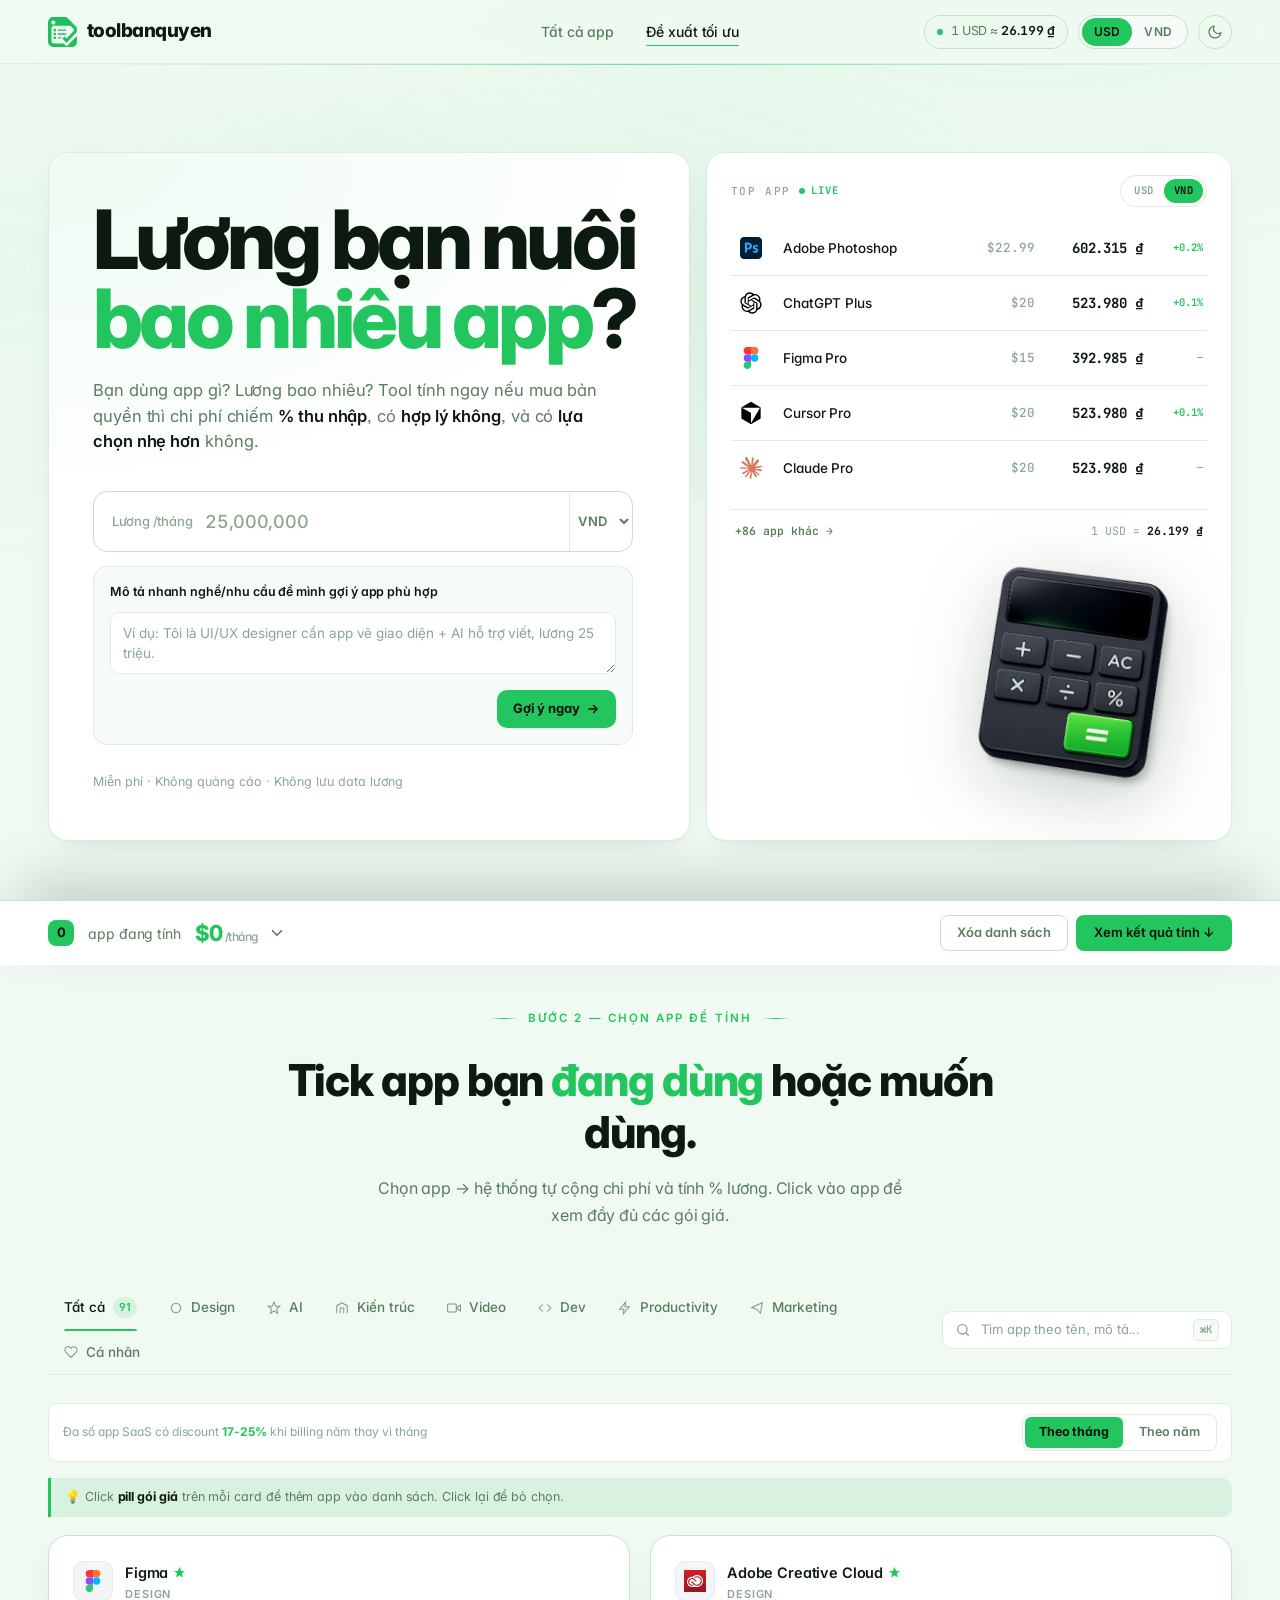
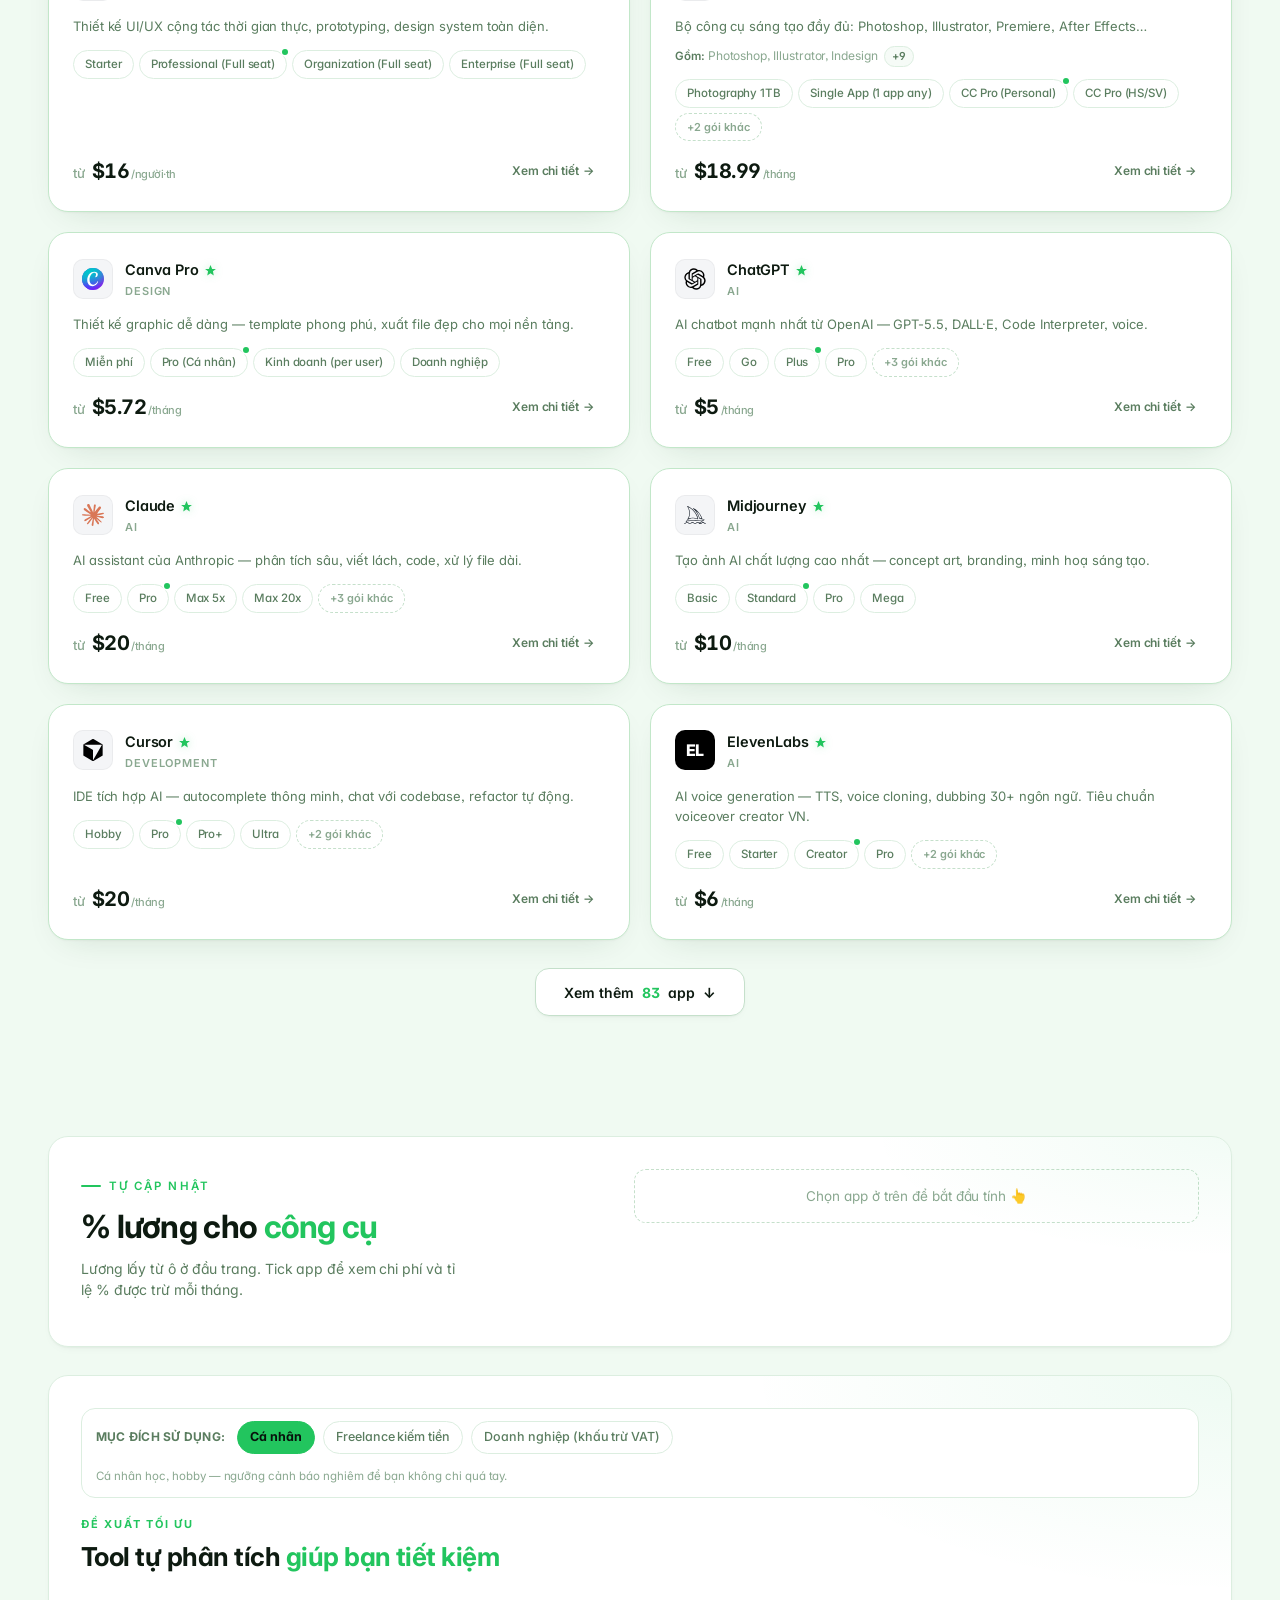
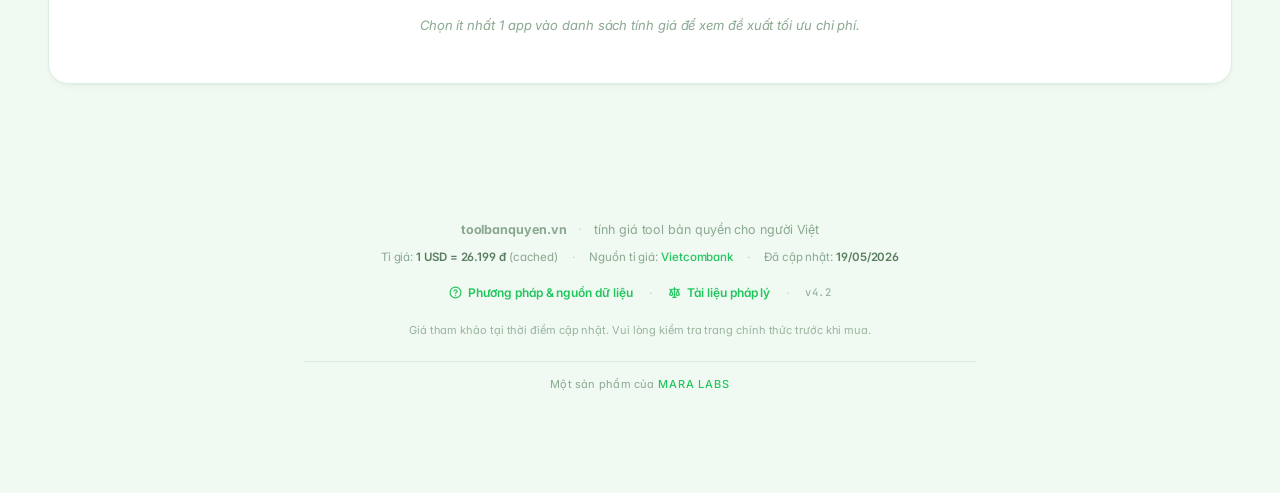
==== commit 89d03016: "Restore PostHog tracking + legal modal + calc image swap (v4.2)" ====
--- a/index.html
+++ b/index.html
@@ -1,10 +1,34 @@
 <!doctype html>
-<html lang="vi" data-theme="dark">
+<html lang="vi" data-theme="light">
 <head>
 <meta charset="utf-8"/>
 <meta name="viewport" content="width=device-width,initial-scale=1"/>
 <meta name="description" content="Tính chi phí app bản quyền theo % lương. Cảnh báo khi quá tải, gợi ý alternative rẻ hơn. 52+ app phổ biến tại Việt Nam, tỉ giá USD/VND live."/>
 <title>Lương bạn nuôi bao nhiêu app? — toolbanquyen.vn</title>
+
+<!-- PostHog Analytics -->
+<script>
+!function(t,e){var o,n,p,r;e.__SV||(window.posthog=e,e._i=[],e.init=function(i,s,a){function g(t,e){var o=e.split(".");2==o.length&&(t=t[o[0]],e=o[1]),t[e]=function(){t.push([e].concat(Array.prototype.slice.call(arguments,0)))}}(p=t.createElement("script")).type="text/javascript",p.crossOrigin="anonymous",p.async=!0,p.src=s.api_host.replace(".i.posthog.com","-assets.i.posthog.com")+"/static/array.js",(r=t.getElementsByTagName("script")[0]).parentNode.insertBefore(p,r);var u=e;for(void 0!==a?u=e[a]=[]:a="posthog",u.people=u.people||[],u.toString=function(t){var e="posthog";return"posthog"!==a&&(e+="."+a),t||(e+=" (stub)"),e},u.people.toString=function(){return u.toString(1)+".people (stub)"},o="init capture register register_once register_for_session unregister unregister_for_session getFeatureFlag getFeatureFlagPayload isFeatureEnabled reloadFeatureFlags updateEarlyAccessFeatureEnrollment getEarlyAccessFeatures on onFeatureFlags onSurveysLoaded onSessionId getSurveys getActiveMatchingSurveys renderSurvey canRenderSurvey canRenderSurveyAsync identify setPersonProperties group resetGroups setPersonPropertiesForFlags resetPersonPropertiesForFlags setGroupPropertiesForFlags resetGroupPropertiesForFlags reset get_distinct_id getGroups get_session_id get_session_replay_url alias set_config startSessionRecording stopSessionRecording sessionRecordingStarted captureException loadToolbar get_property getSessionProperty createPersonProfile opt_in_capturing opt_out_capturing has_opted_in_capturing has_opted_out_capturing clear_opt_in_out_capturing debug getPageViewId captureTraceFeedback captureTraceMetric".split(" "),n=0;n<o.length;n++)g(u,o[n]);e._i.push([i,s,a])},e.__SV=1)}(document,window.posthog||[]);
+posthog.init('phc_kwreV4qsFLLefQFFEMXcCz5ecQVybqKVCXYPDhFUUtxF', {
+  api_host: 'https://us.i.posthog.com',
+  person_profiles: 'identified_only',
+  capture_pageview: true,
+  capture_pageleave: true,
+  autocapture: true,
+  disable_session_recording: false,
+  loaded: function(ph){
+    // Set super properties for all events
+    ph.register({
+      app: 'tool-ban-quyen',
+      version: '2026-05'
+    });
+  }
+});
+// Safe wrapper — không throw nếu PostHog chưa load
+window.track = function(event, props){
+  try { if (window.posthog && posthog.capture) posthog.capture(event, props || {}); } catch(e){}
+};
+</script>
 
 <!-- Open Graph / Social sharing -->
 <meta property="og:type" content="website"/>
@@ -225,7 +249,7 @@
   height: 260px;
   z-index: 3;
   pointer-events: none;
-  background-image: url('images/calculator-dark-toolbanquyen.vn.png');
+  background-image: url('images/calculator-light-toolbanquyen.vn.png');
   background-size: contain;
   background-position: center;
   background-repeat: no-repeat;
@@ -236,7 +260,7 @@
              calcFloat 5s ease-in-out 1s infinite;
 }
 [data-theme="light"] .hero-calc {
-  background-image: url('images/calculator-light-toolbanquyen.vn.png');
+  background-image: url('images/calculator-dark-toolbanquyen.vn.png');
   filter: drop-shadow(0 18px 36px rgba(20,60,30,.25));
 }
 @keyframes calcEntry {
@@ -272,7 +296,7 @@
     height: 110px;
     z-index: 1;
     pointer-events: none;
-    background-image: url('images/calculator-dark-toolbanquyen.vn.png');
+    background-image: url('images/calculator-light-toolbanquyen.vn.png');
     background-size: contain;
     background-position: center;
     background-repeat: no-repeat;
@@ -283,7 +307,7 @@
                calcFloat 5s ease-in-out 1s infinite;
   }
   [data-theme="light"] .hero-calc-m {
-    background-image: url('images/calculator-light-toolbanquyen.vn.png');
+    background-image: url('images/calculator-dark-toolbanquyen.vn.png');
     filter: drop-shadow(0 6px 12px rgba(20,60,30,.2));
   }
 }
@@ -1894,13 +1918,18 @@
         Phương pháp & nguồn dữ liệu
       </button>
       <span class="dot-sep">·</span>
-      <span class="footer-version">v4.1</span>
+      <button type="button" class="footer-link" id="btn-legal">
+        <svg viewBox="0 0 24 24" width="13" height="13" fill="none" stroke="currentColor" stroke-width="2.2" stroke-linecap="round" stroke-linejoin="round"><path d="M3 6l3 1m0 0l-3 9a5.002 5.002 0 006.001 0M6 7l3 9M6 7l6-2m6 2l3-1m-3 1l-3 9a5.002 5.002 0 006.001 0M18 7l3 9m-3-9l-6-2m0-2v2m0 16V5m0 16H9m3 0h3"/></svg>
+        Tài liệu pháp lý
+      </button>
+      <span class="dot-sep">·</span>
+      <span class="footer-version">v4.2</span>
     </div>
     <div class="footer-row footer-disclaimer">
       Giá tham khảo tại thời điểm cập nhật. Vui lòng kiểm tra trang chính thức trước khi mua.
     </div>
     <div class="footer-row footer-parent">
-      Một sản phẩm của <a href="https://maralabs.vn" target="_blank" rel="noopener" class="footer-link-inline footer-parent-link">MARA LABS</a>
+      Một sản phẩm của <a href="https://maralabs.vn" target="_blank" rel="noopener" class="footer-link-inline footer-parent-link" onclick="window.track('mara_labs_clicked',{source:'footer'})">MARA LABS</a>
     </div>
   </div>
 </footer>
@@ -4520,6 +4549,7 @@
   buildModal(app);
   var ov=document.getElementById('modal-overlay');
   ov.classList.add('is-open');ov.setAttribute('aria-hidden','false');
+  window.track('app_modal_opened',{app_id:appId,app_name:app.name,in_cart:inCart});
 }
 function closeModal(){
   var ov=document.getElementById('modal-overlay');
@@ -4557,13 +4587,51 @@
 
       '<h3 class="meth-h3">5. Privacy</h3>'+
       '<p class="meth-p">Tool <strong>không lưu lương</strong> bạn nhập — số chỉ tồn tại trong session browser. URL share encode salary + cart vào hash, không gửi server.</p>'+
-      '<p class="meth-p">Tool có thu thập lượt truy cập ẩn danh qua <strong>Cloudflare Web Analytics</strong> (không cookie, không fingerprint, không PII) để biết bao nhiêu người dùng tool.</p>'+
+      '<p class="meth-p">Tool có thu thập <strong>analytics ẩn danh qua PostHog</strong> (không cookie persistent ID, không lưu thông tin cá nhân) để hiểu user dùng tính năng nào. Dữ liệu chỉ dùng để cải thiện sản phẩm.</p>'+
 
       '<h3 class="meth-h3">6. Limitation</h3>'+
       '<p class="meth-p">Tool không tính: <em>billing annual prepay discount</em> (đang trong roadmap), <em>student/edu pricing</em>, <em>regional pricing</em> (một số app có giá VN khác US), <em>tax invoice</em> cho doanh nghiệp.</p>'+
       '<p class="meth-p">Verdict là gợi ý, không phải tư vấn tài chính. Bạn tự quyết.</p>'+
 
       '<div class="meth-foot">Có app nào thiếu hoặc giá lạc hậu? Mention <strong>toolbanquyen.vn</strong> trên FB hoặc email maker (sẽ thêm vào footer sau).</div>'+
+    '</div>';
+  var ov=document.getElementById('modal-overlay');
+  ov.classList.add('is-open');ov.setAttribute('aria-hidden','false');
+}
+
+/* Legal modal — tài liệu tham khảo bản quyền & SHTT */
+function openLegalModal(){
+  document.getElementById('modal-content').innerHTML =
+    '<div class="meth-modal">'+
+      '<h2 class="meth-title">Tài liệu tham khảo về bản quyền & sở hữu trí tuệ</h2>'+
+      '<p class="meth-lede">Tool này tính giá app bản quyền — nhưng vì sao phải trả tiền cho phần mềm? Đây là tài liệu tham khảo nhanh về luật Sở hữu trí tuệ Việt Nam và quốc tế. Bạn có thể đối chứng trực tiếp với nguồn chính thức bên dưới.</p>'+
+
+      '<h3 class="meth-h3">1. Dùng app crack/lậu có vi phạm luật VN không?</h3>'+
+      '<p class="meth-p">Có. Theo <strong>Điều 28 Luật Sở hữu trí tuệ 2005</strong> (sửa đổi 2009, 2019, 2022), sao chép, phân phối hoặc sử dụng phần mềm không có giấy phép hợp pháp là hành vi xâm phạm quyền tác giả — kể cả khi dùng cá nhân, không thương mại.</p>'+
+
+      '<h3 class="meth-h3">2. Mức phạt khi dùng phần mềm lậu?</h3>'+
+      '<p class="meth-p"><strong>Cá nhân:</strong> phạt hành chính 1-500 triệu VND tuỳ mức độ (Nghị định 131/2013/NĐ-CP, sửa đổi 28/2017/NĐ-CP). <strong>Doanh nghiệp:</strong> phạt cao hơn + bồi thường thiệt hại cho chủ sở hữu quyền. Trường hợp nghiêm trọng hoặc tái phạm có thể bị truy cứu hình sự theo <strong>Điều 225 Bộ luật Hình sự 2015</strong> (sửa đổi 2017) — phạt tiền đến 1 tỷ VND hoặc phạt tù đến 3 năm.</p>'+
+
+      '<h3 class="meth-h3">3. App nước ngoài (Adobe, Microsoft, Figma...) có được bảo hộ tại VN không?</h3>'+
+      '<p class="meth-p">Có. Việt Nam là thành viên <strong>Công ước Berne</strong> (gia nhập 2004) và <strong>Hiệp định TRIPS / WTO</strong> (gia nhập 2007). Phần mềm nước ngoài được bảo hộ tự động tại VN ngay khi được tạo ra, không cần đăng ký riêng. Tức là crack Adobe ở VN vẫn vi phạm luật VN.</p>'+
+
+      '<h3 class="meth-h3">4. Open-source (GIMP, Inkscape, Blender, DaVinci Free...) có "miễn phí pháp lý" không?</h3>'+
+      '<p class="meth-p">Có, nhưng vẫn có <strong>giấy phép</strong> riêng (GPL, MIT, Apache, AGPL...). Đa số cho phép sử dụng cá nhân + thương mại tự do, nhưng một số (như AGPL) có ràng buộc khi bạn distribute lại hoặc tích hợp vào sản phẩm thương mại. <strong>Đọc license trước khi dùng cho dự án thương mại.</strong></p>'+
+
+      '<h3 class="meth-h3">5. Đăng ký bản quyền tác phẩm tại VN ở đâu?</h3>'+
+      '<p class="meth-p">Cục Bản quyền tác giả (Bộ Văn hóa, Thể thao và Du lịch). Thủ tục online tại <a href="https://cov.gov.vn" target="_blank" rel="noopener" style="color:var(--accent)">cov.gov.vn</a>. Lệ phí khoảng 100k-600k VND tuỳ loại tác phẩm.</p>'+
+
+      '<h3 class="meth-h3">6. Nguồn chính thức để đối chứng</h3>'+
+      '<ul class="meth-ul">'+
+        '<li><strong>Cục Bản quyền tác giả VN:</strong> <a href="https://cov.gov.vn" target="_blank" rel="noopener" style="color:var(--accent)">cov.gov.vn</a></li>'+
+        '<li><strong>Luật SHTT VN (tra cứu văn bản):</strong> <a href="https://vbpl.vn" target="_blank" rel="noopener" style="color:var(--accent)">vbpl.vn</a> — tìm "Luật Sở hữu trí tuệ"</li>'+
+        '<li><strong>Nghị định 17/2023/NĐ-CP</strong> hướng dẫn Luật SHTT về quyền tác giả: tra trên vbpl.vn</li>'+
+        '<li><strong>Nghị định 131/2013/NĐ-CP</strong> (sửa đổi 28/2017) về xử phạt vi phạm hành chính: tra trên vbpl.vn</li>'+
+        '<li><strong>WIPO Vietnam profile:</strong> <a href="https://www.wipo.int/members/en/details.jsp?country_id=193" target="_blank" rel="noopener" style="color:var(--accent)">wipo.int</a></li>'+
+        '<li><strong>BSA (Business Software Alliance) VN:</strong> <a href="https://www.bsa.org/country/vietnam" target="_blank" rel="noopener" style="color:var(--accent)">bsa.org/country/vietnam</a> — báo cáo phần mềm lậu, audit doanh nghiệp</li>'+
+      '</ul>'+
+
+      '<div class="meth-foot"><strong>Disclaimer:</strong> Thông tin trên là tham khảo, KHÔNG phải tư vấn pháp lý. Khi xử lý vụ việc cụ thể (tranh chấp, bị thanh tra, ký hợp đồng license enterprise...), hãy liên hệ luật sư chuyên về SHTT.</div>'+
     '</div>';
   var ov=document.getElementById('modal-overlay');
   ov.classList.add('is-open');ov.setAttribute('aria-hidden','false');
@@ -4662,6 +4730,12 @@
     var inNow=S.cart.indexOf(app.id)!==-1;
     if(!inNow){S.cartTiers[app.id]=S.modalTier;}
     else{delete S.cartTiers[app.id];}
+    window.track(inNow?'app_removed_from_cart':'app_added_to_cart',{
+      app_id:app.id, app_name:app.name,
+      tier_idx:S.modalTier,
+      tier_label:(app.tiers && app.tiers[S.modalTier]) ? app.tiers[S.modalTier].label : null,
+      source:'modal'
+    });
     toggleCart(app.id);buildModal(app);
   });
   // Scroll affordance: fade gradient + arrow hint based on scroll position
@@ -4840,16 +4914,21 @@
 /* ── EVENTS ────────────────────────────────────────────────────────────── */
 document.getElementById('theme-toggle').addEventListener('click',function(){
   var cur=document.documentElement.dataset.theme;
-  document.documentElement.dataset.theme=cur==='dark'?'light':'dark';
+  var next=cur==='dark'?'light':'dark';
+  document.documentElement.dataset.theme=next;
   saveLocalState();
+  window.track('theme_toggled',{from:cur,to:next});
 });
 
 document.getElementById('cur-toggle').querySelectorAll('button').forEach(function(btn){
   btn.addEventListener('click',function(){
     document.getElementById('cur-toggle').querySelectorAll('button').forEach(function(b){b.classList.remove('is-on');});
-    btn.classList.add('is-on');S.currency=btn.dataset.cur;
+    btn.classList.add('is-on');
+    var prev=S.currency;
+    S.currency=btn.dataset.cur;
     saveLocalState();
     renderAll();
+    if(prev!==S.currency) window.track('currency_toggled',{from:prev,to:S.currency});
   });
 });
 
@@ -4860,19 +4939,37 @@
     S.filter=tab.dataset.cat;S.search='';S.showAll=false;
     document.getElementById('search-input').value='';
     renderApps();
+    window.track('category_selected',{category:tab.dataset.cat});
   });
 });
 
 
-document.getElementById('search-input').addEventListener('input',function(){S.search=this.value;renderApps();});
+document.getElementById('search-input').addEventListener('input',(function(){
+  var debounceTimer=null, lastTracked='';
+  return function(){
+    S.search=this.value;renderApps();
+    clearTimeout(debounceTimer);
+    var val=this.value;
+    debounceTimer=setTimeout(function(){
+      if(val && val.length>=2 && val!==lastTracked){
+        lastTracked=val;
+        window.track('search_performed',{query_length:val.length, has_query:true});
+      }
+    },800);
+  };
+})());
 document.addEventListener('keydown',function(e){
   if((e.metaKey||e.ctrlKey)&&e.key==='k'){e.preventDefault();document.getElementById('search-input').focus();}
   if(e.key==='Escape')closeModal();
 });
 
-document.getElementById('btn-cart-clear').addEventListener('click',function(){S.cart=[];S.cartTiers={};renderAll();});
+document.getElementById('btn-cart-clear').addEventListener('click',function(){
+  window.track('cart_cleared',{item_count:S.cart.length});
+  S.cart=[];S.cartTiers={};renderAll();
+});
 document.getElementById('btn-cart-detail').addEventListener('click',function(){
   if(S.cart.length===0) return;
+  window.track('cart_detail_clicked',{item_count:S.cart.length});
   var target = document.getElementById('recs') || document.getElementById('apps');
   if(target) target.scrollIntoView({behavior:'smooth', block:'start'});
 });
@@ -4882,7 +4979,19 @@
 /* Methodology modal trigger từ footer */
 (function(){
   var btn = document.getElementById('btn-methodology');
-  if(btn) btn.addEventListener('click', openMethodologyModal);
+  if(btn) btn.addEventListener('click', function(){
+    window.track('methodology_opened');
+    openMethodologyModal();
+  });
+})();
+
+/* Legal modal trigger từ footer */
+(function(){
+  var btn = document.getElementById('btn-legal');
+  if(btn) btn.addEventListener('click', function(){
+    window.track('legal_opened');
+    openLegalModal();
+  });
 })();
 
 /* ── Cart popover toggle ───────────────────────────────────────────────── */
@@ -5216,6 +5325,7 @@
   var goBtn = document.getElementById('hs-go-btn');
   if (goBtn) {
     goBtn.addEventListener('click', function(){
+      window.track('hero_cta_clicked');
       var apps = document.getElementById('apps');
       if (apps) apps.scrollIntoView({behavior:'smooth', block:'start'});
     });
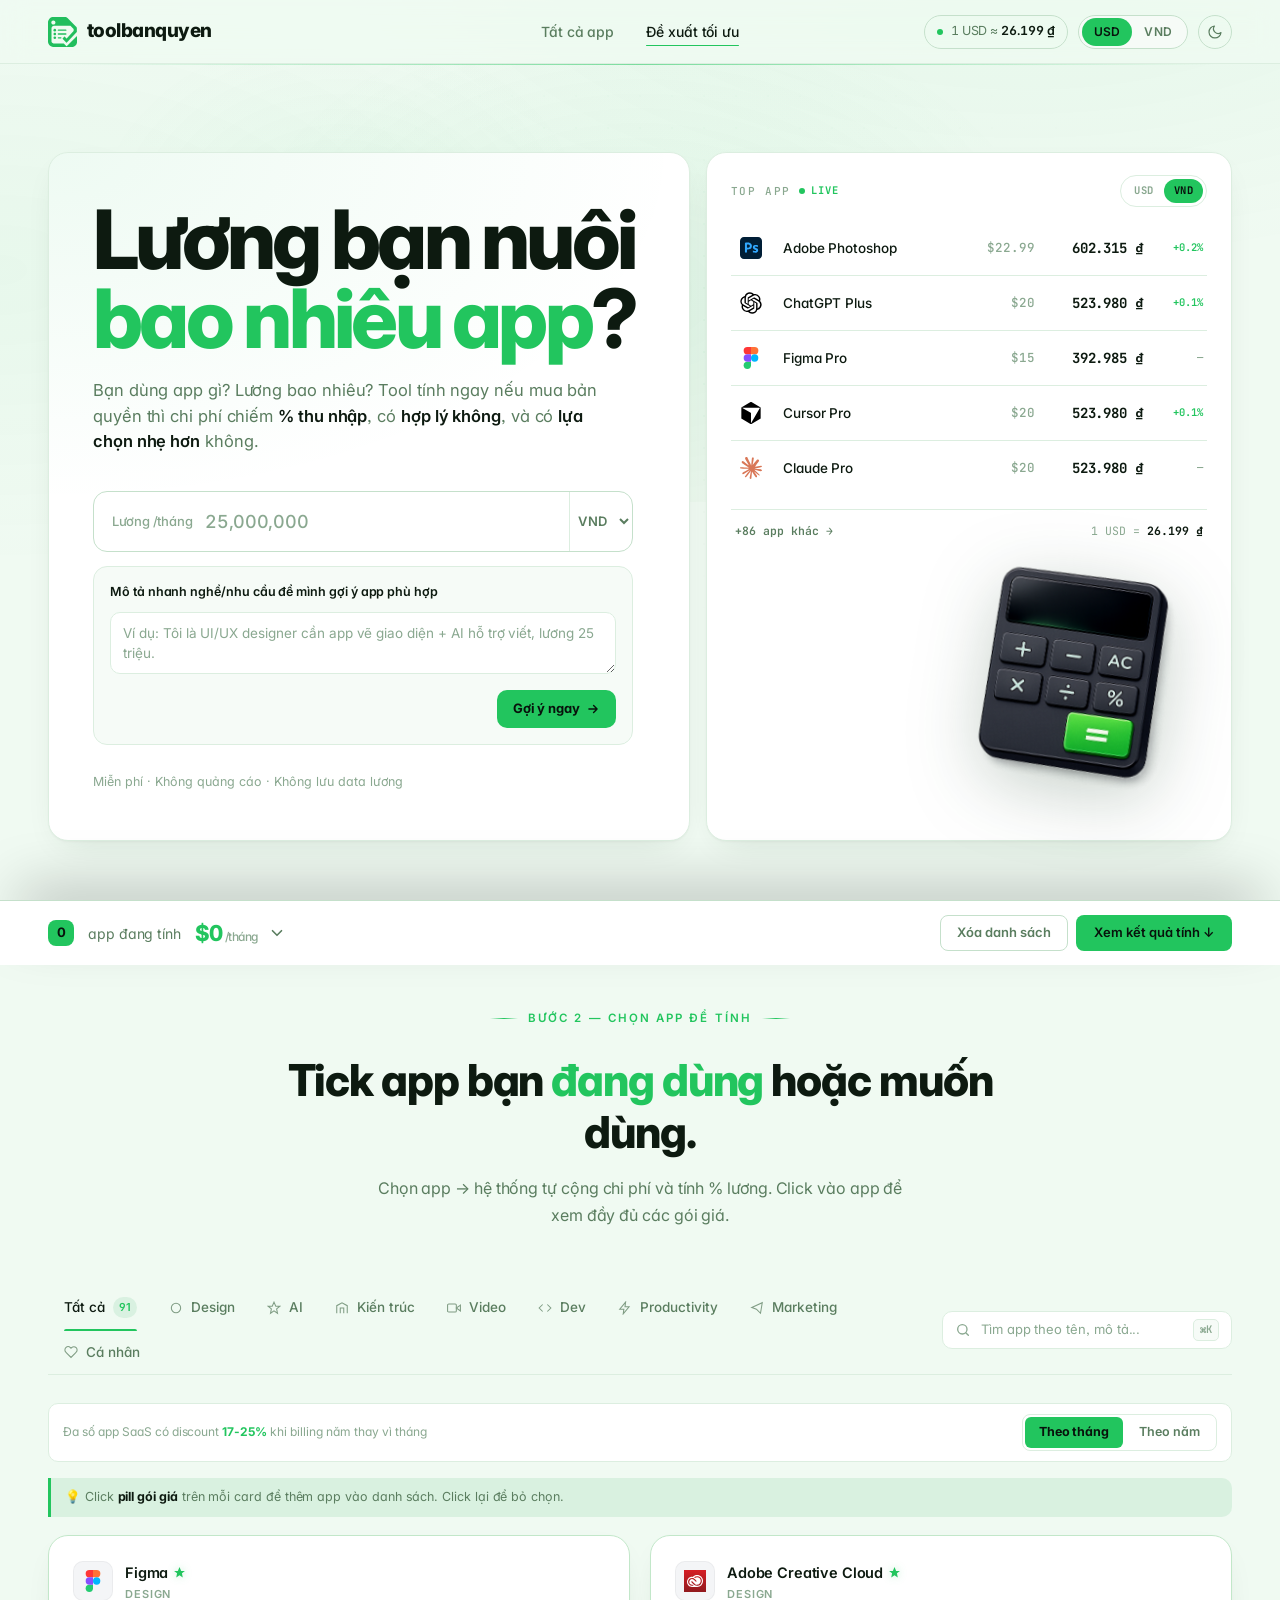
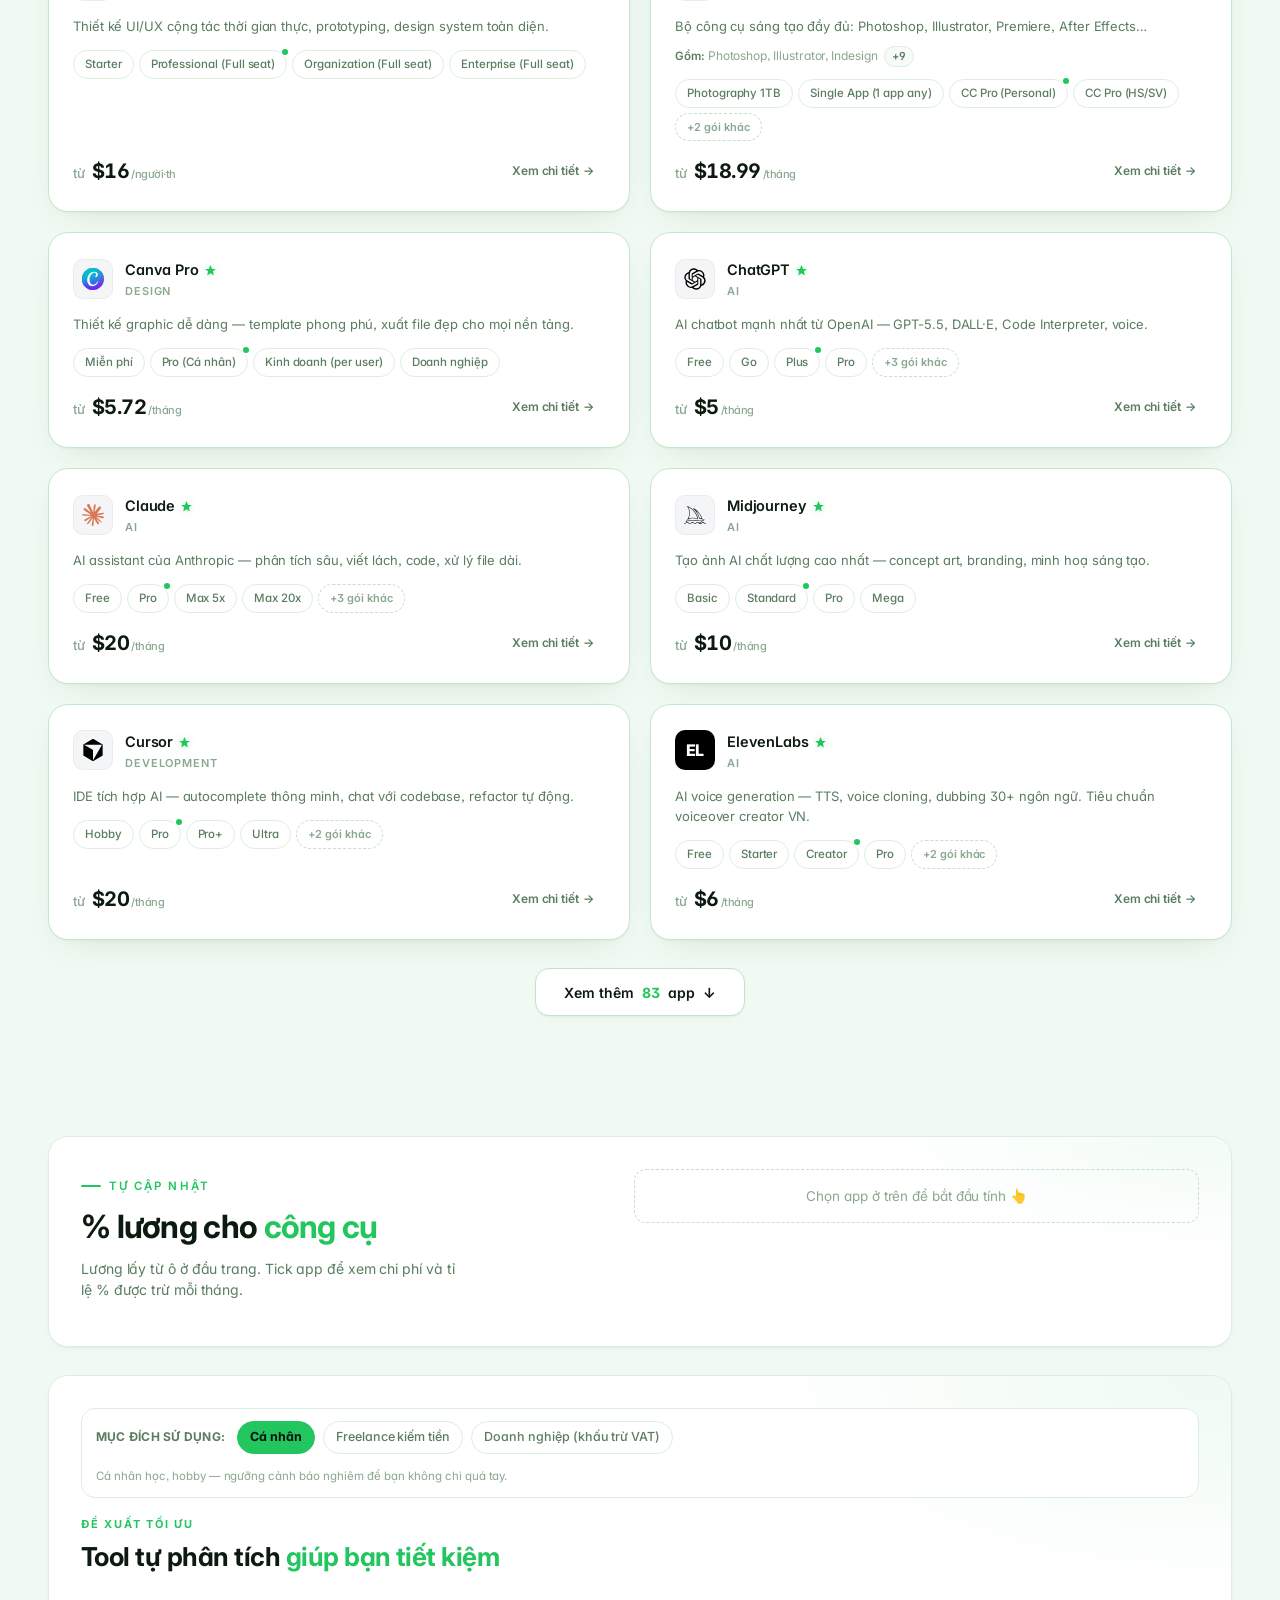
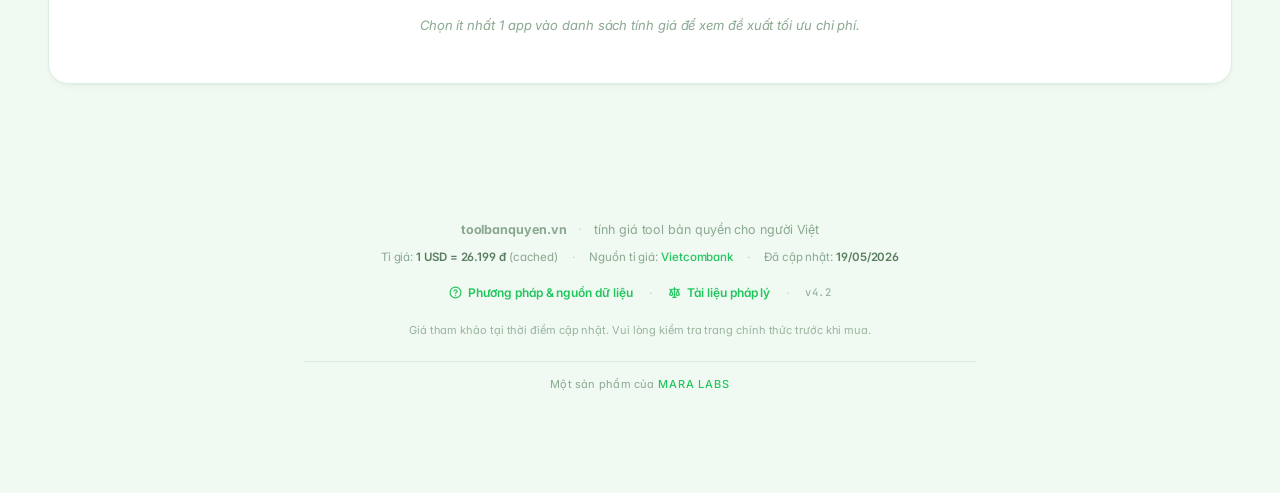
==== commit ec8db3f8: "fix: PostHog api_host US -> EU" ====
--- a/index.html
+++ b/index.html
@@ -10,7 +10,7 @@
 <script>
 !function(t,e){var o,n,p,r;e.__SV||(window.posthog=e,e._i=[],e.init=function(i,s,a){function g(t,e){var o=e.split(".");2==o.length&&(t=t[o[0]],e=o[1]),t[e]=function(){t.push([e].concat(Array.prototype.slice.call(arguments,0)))}}(p=t.createElement("script")).type="text/javascript",p.crossOrigin="anonymous",p.async=!0,p.src=s.api_host.replace(".i.posthog.com","-assets.i.posthog.com")+"/static/array.js",(r=t.getElementsByTagName("script")[0]).parentNode.insertBefore(p,r);var u=e;for(void 0!==a?u=e[a]=[]:a="posthog",u.people=u.people||[],u.toString=function(t){var e="posthog";return"posthog"!==a&&(e+="."+a),t||(e+=" (stub)"),e},u.people.toString=function(){return u.toString(1)+".people (stub)"},o="init capture register register_once register_for_session unregister unregister_for_session getFeatureFlag getFeatureFlagPayload isFeatureEnabled reloadFeatureFlags updateEarlyAccessFeatureEnrollment getEarlyAccessFeatures on onFeatureFlags onSurveysLoaded onSessionId getSurveys getActiveMatchingSurveys renderSurvey canRenderSurvey canRenderSurveyAsync identify setPersonProperties group resetGroups setPersonPropertiesForFlags resetPersonPropertiesForFlags setGroupPropertiesForFlags resetGroupPropertiesForFlags reset get_distinct_id getGroups get_session_id get_session_replay_url alias set_config startSessionRecording stopSessionRecording sessionRecordingStarted captureException loadToolbar get_property getSessionProperty createPersonProfile opt_in_capturing opt_out_capturing has_opted_in_capturing has_opted_out_capturing clear_opt_in_out_capturing debug getPageViewId captureTraceFeedback captureTraceMetric".split(" "),n=0;n<o.length;n++)g(u,o[n]);e._i.push([i,s,a])},e.__SV=1)}(document,window.posthog||[]);
 posthog.init('phc_kwreV4qsFLLefQFFEMXcCz5ecQVybqKVCXYPDhFUUtxF', {
-  api_host: 'https://us.i.posthog.com',
+  api_host: 'https://eu.i.posthog.com',
   person_profiles: 'identified_only',
   capture_pageview: true,
   capture_pageleave: true,
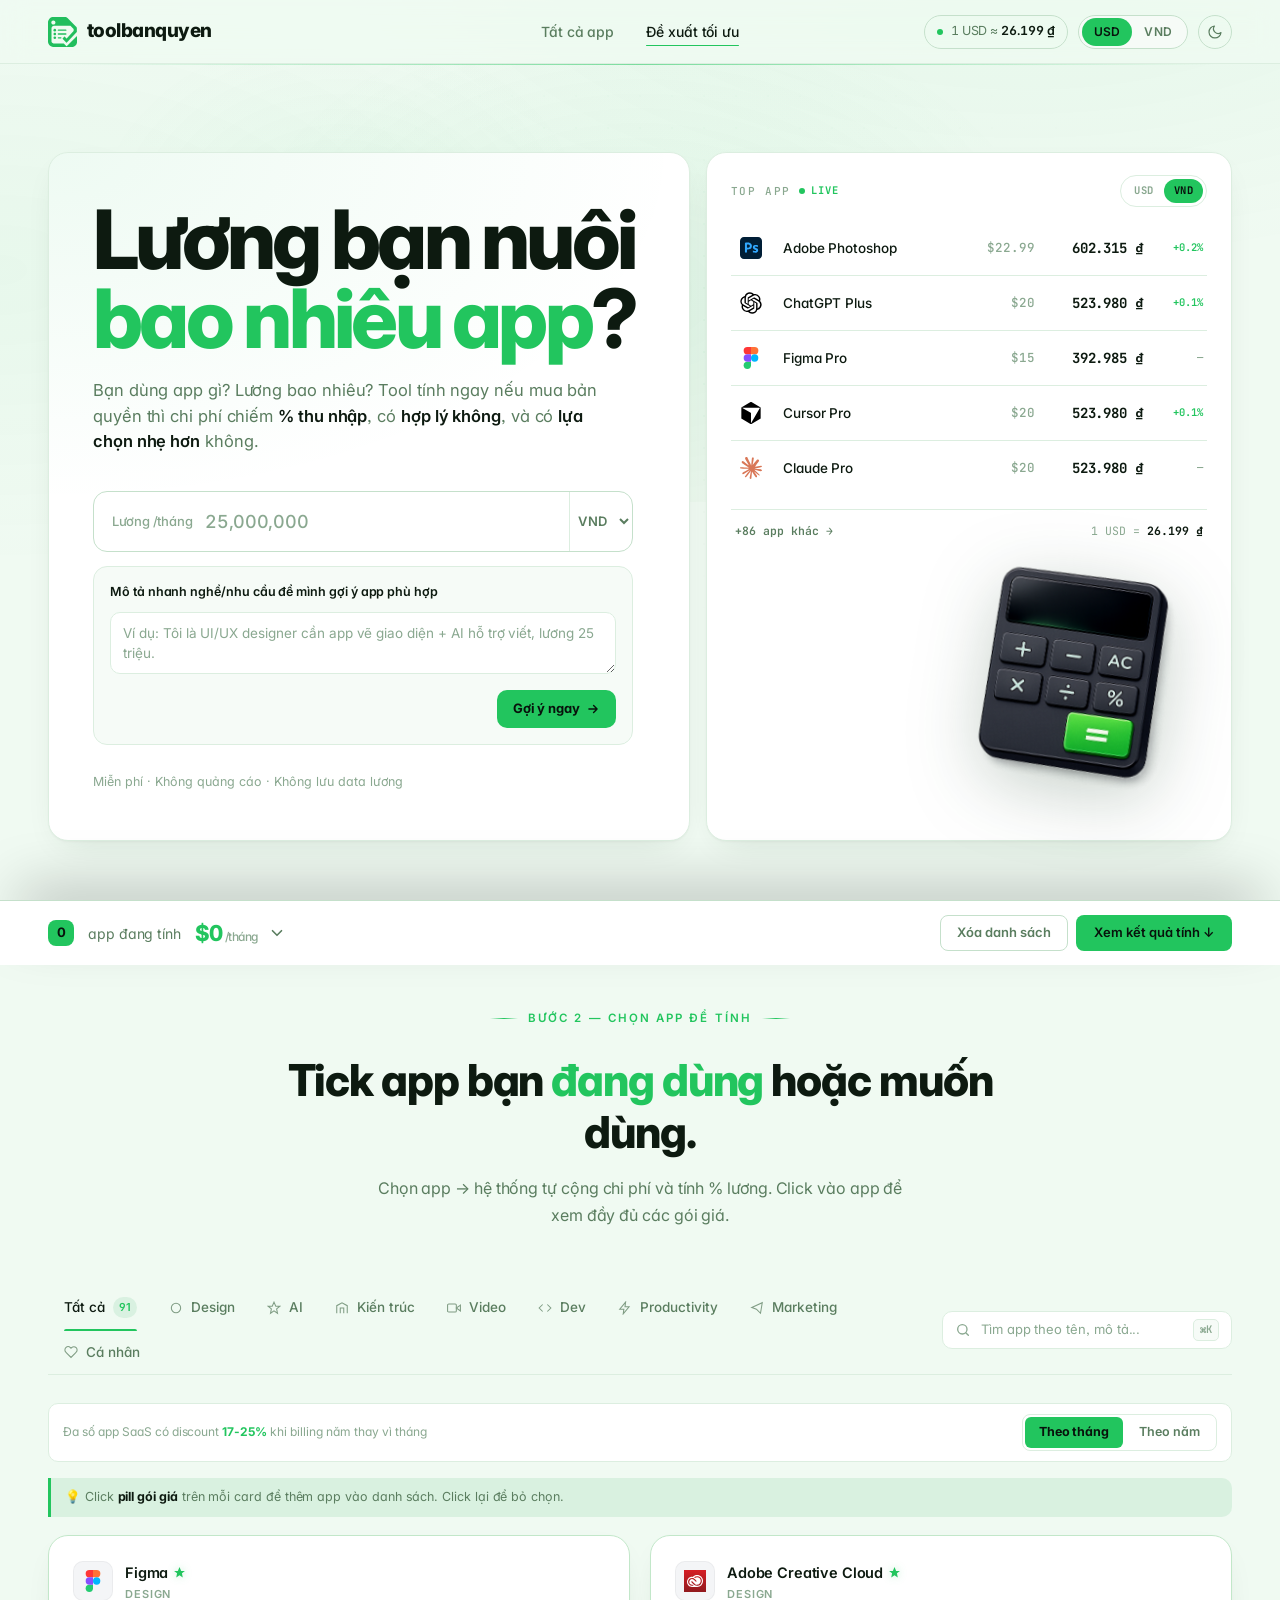
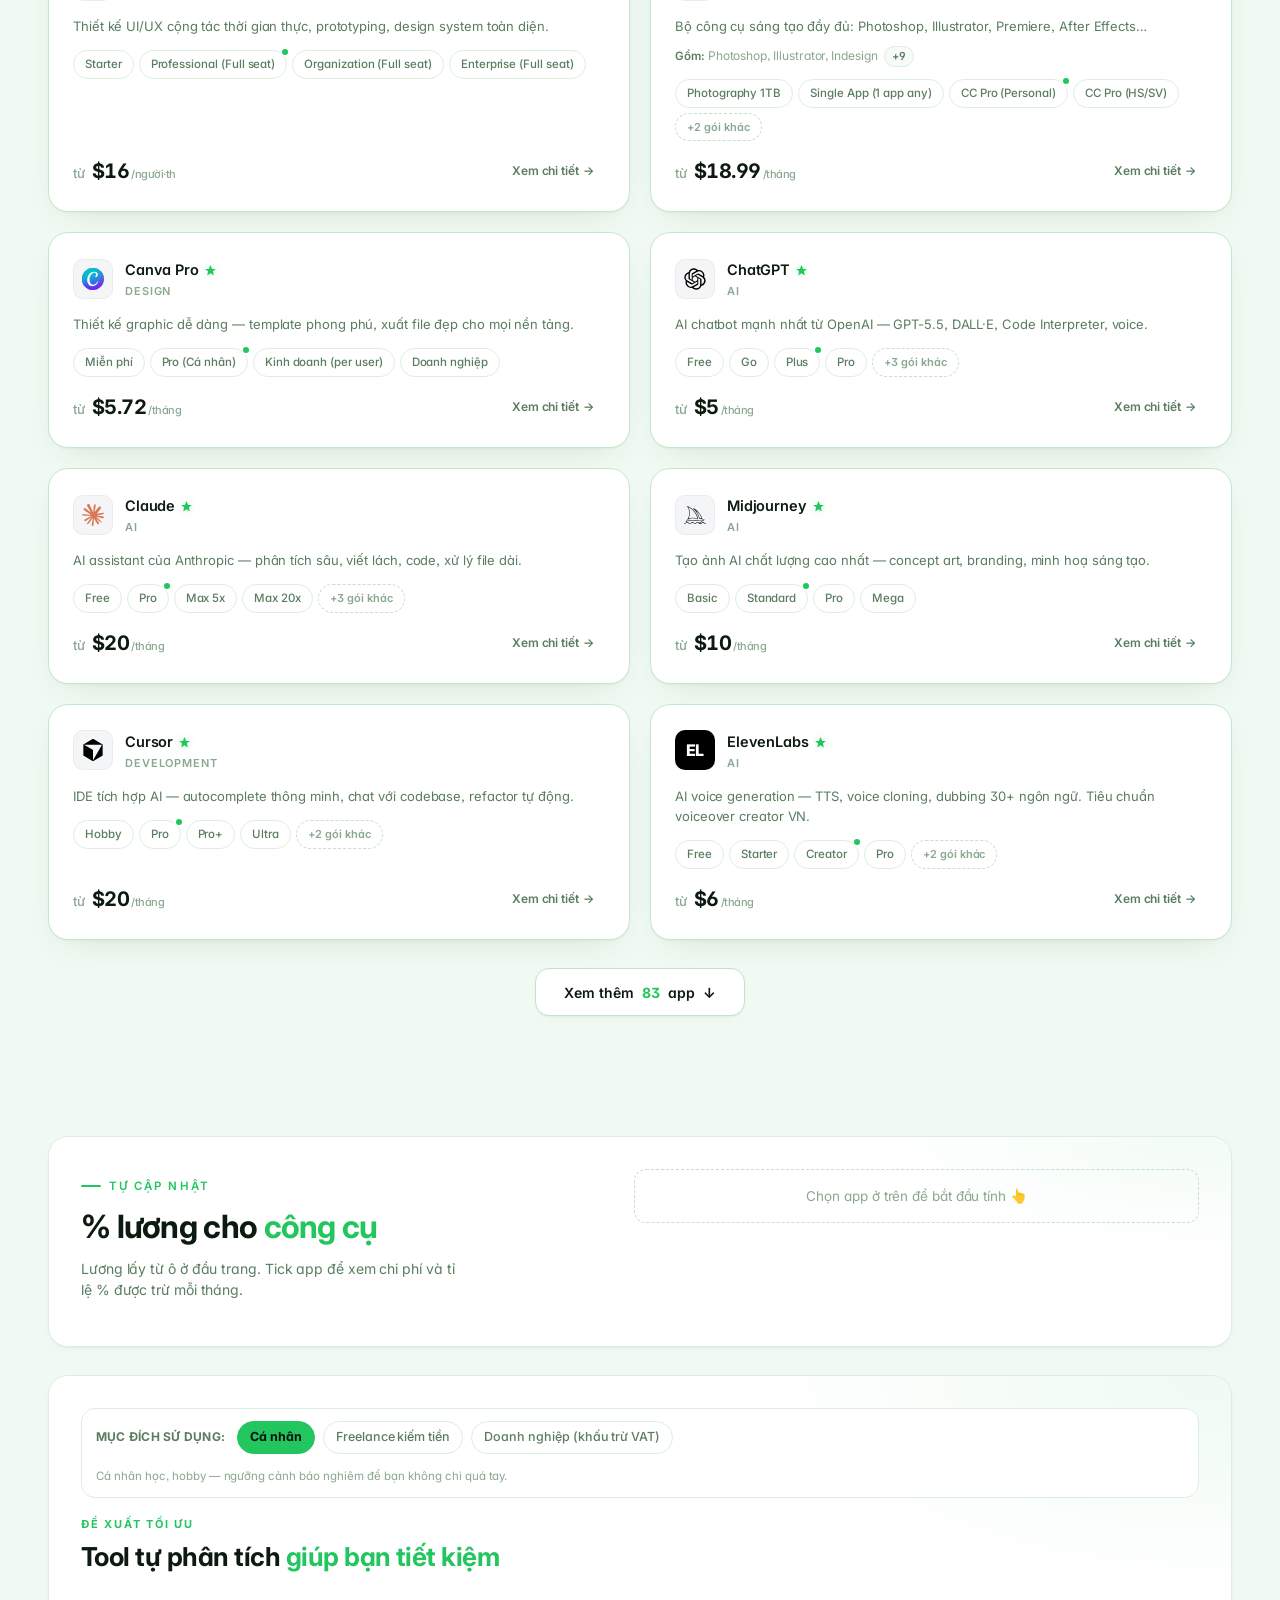
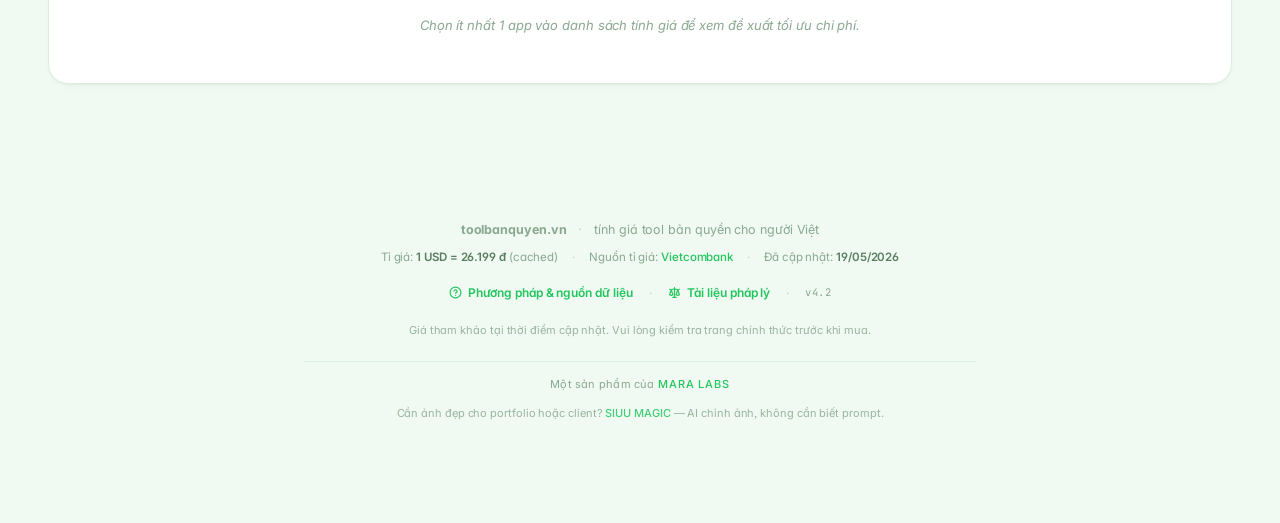
==== commit 4b188886: "feat: cross-link CTA to SIUU MAGIC in footer" ====
--- a/index.html
+++ b/index.html
@@ -1930,6 +1930,9 @@
     </div>
     <div class="footer-row footer-parent">
       Một sản phẩm của <a href="https://maralabs.vn" target="_blank" rel="noopener" class="footer-link-inline footer-parent-link" onclick="window.track('mara_labs_clicked',{source:'footer'})">MARA LABS</a>
+    </div>
+    <div class="footer-row footer-disclaimer" style="margin-top:4px;">
+      Cần ảnh đẹp cho portfolio hoặc client? <a href="https://siuumagic.com" target="_blank" rel="noopener" class="footer-link-inline" onclick="window.track('siuu_cta_clicked',{source:'toolbanquyen_footer'})">SIUU MAGIC</a> — AI chỉnh ảnh, không cần biết prompt.
     </div>
   </div>
 </footer>
